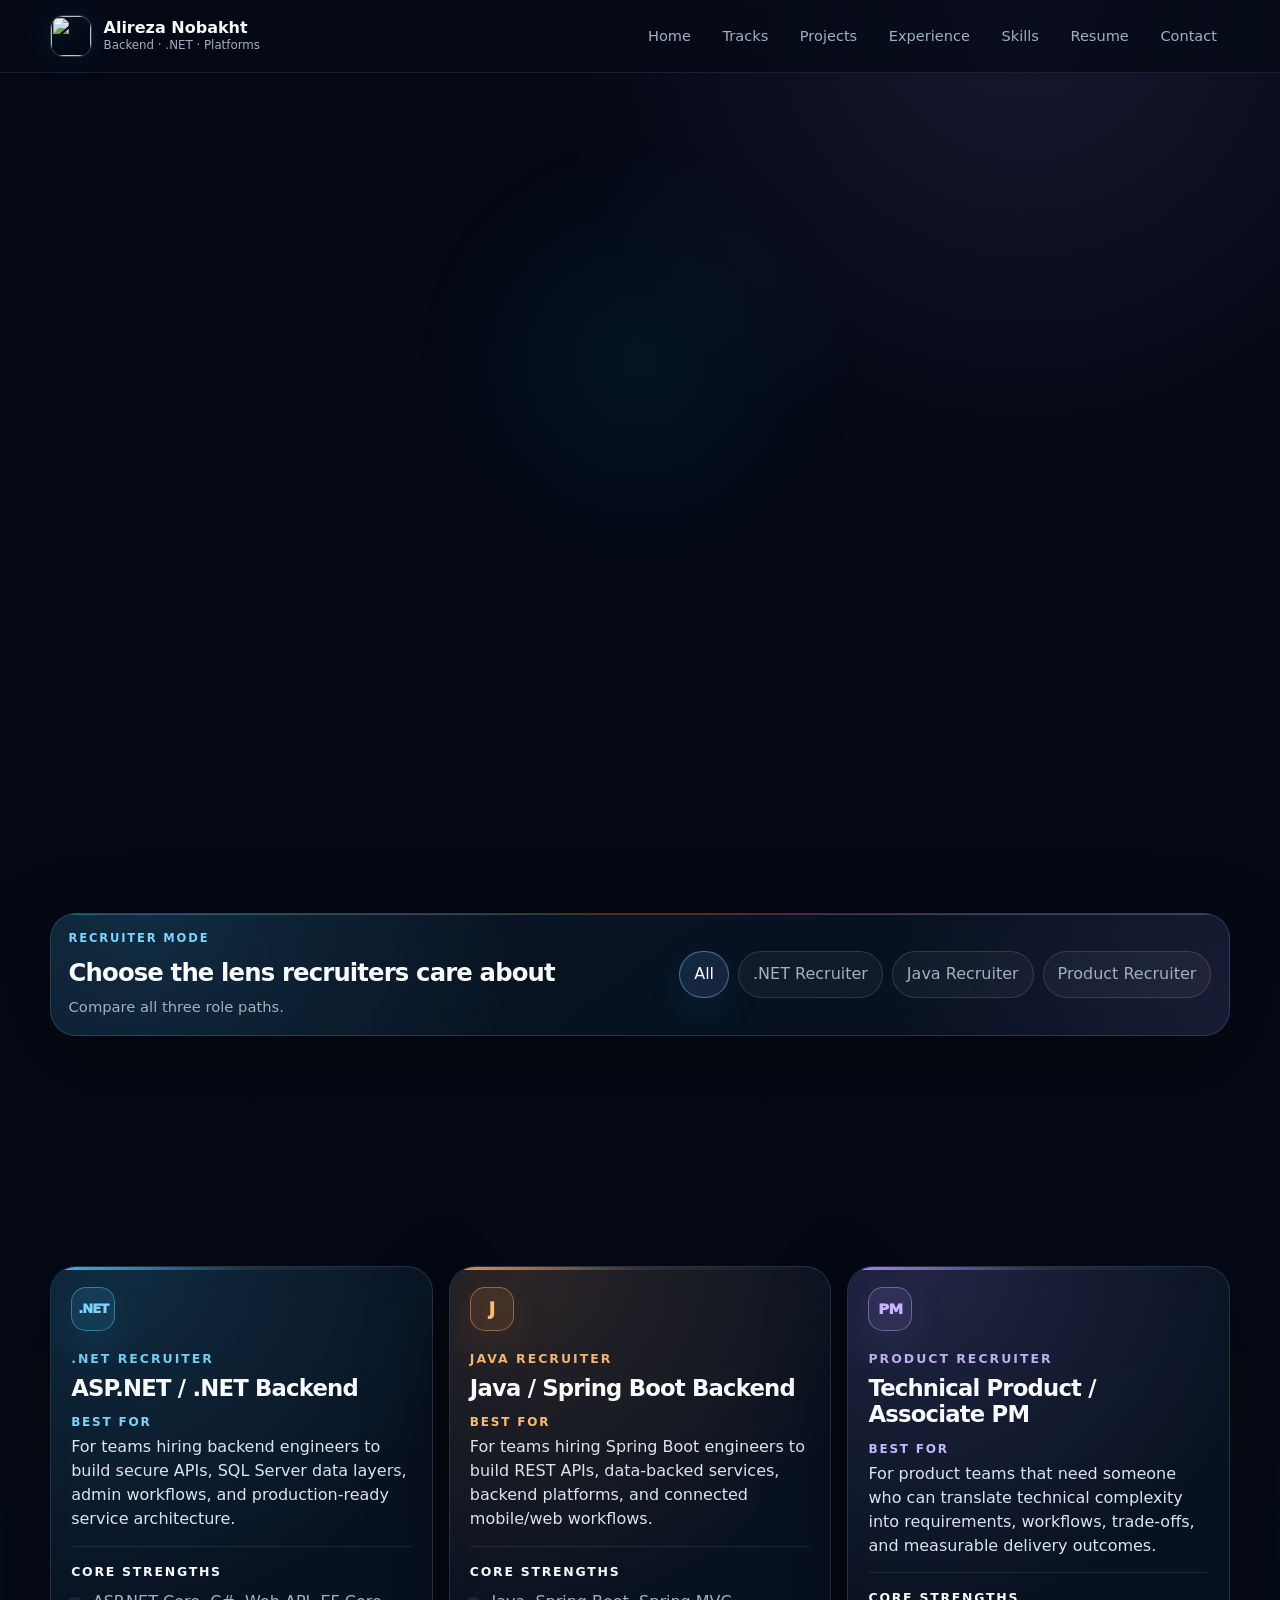
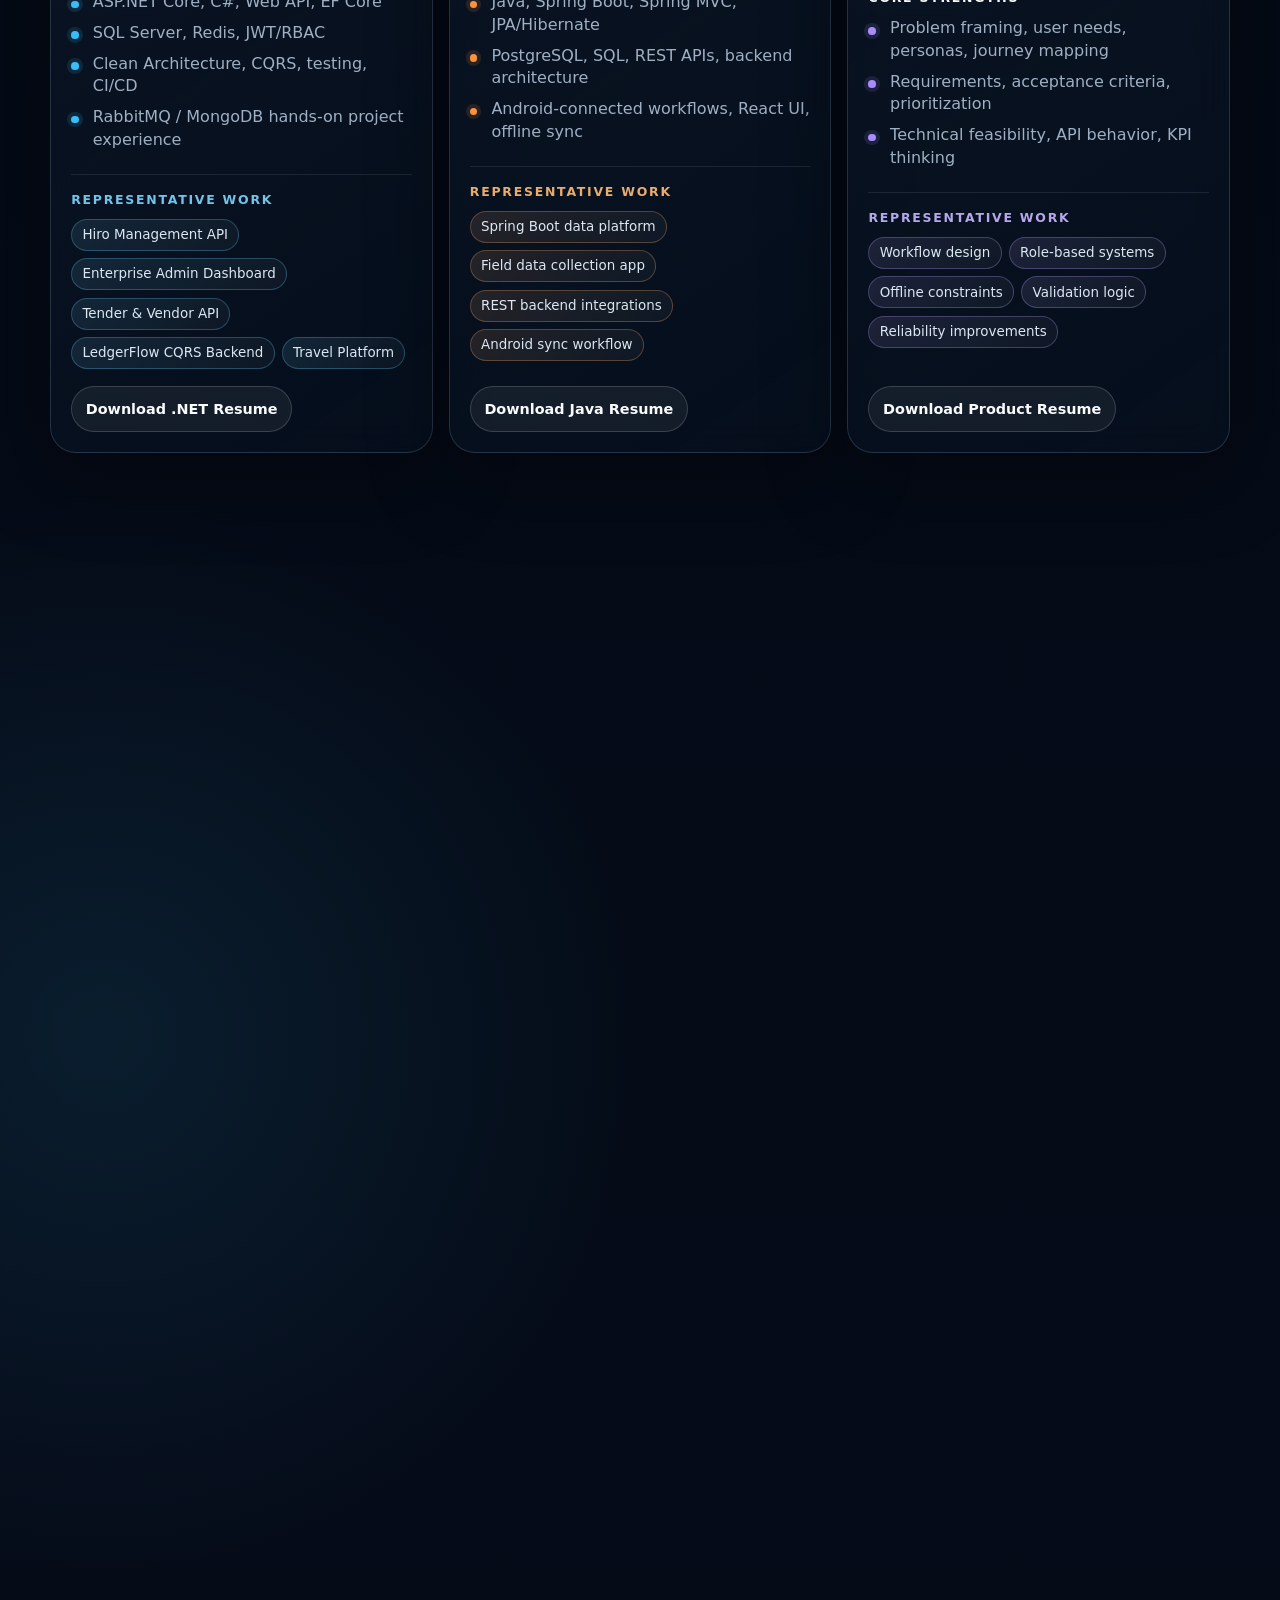
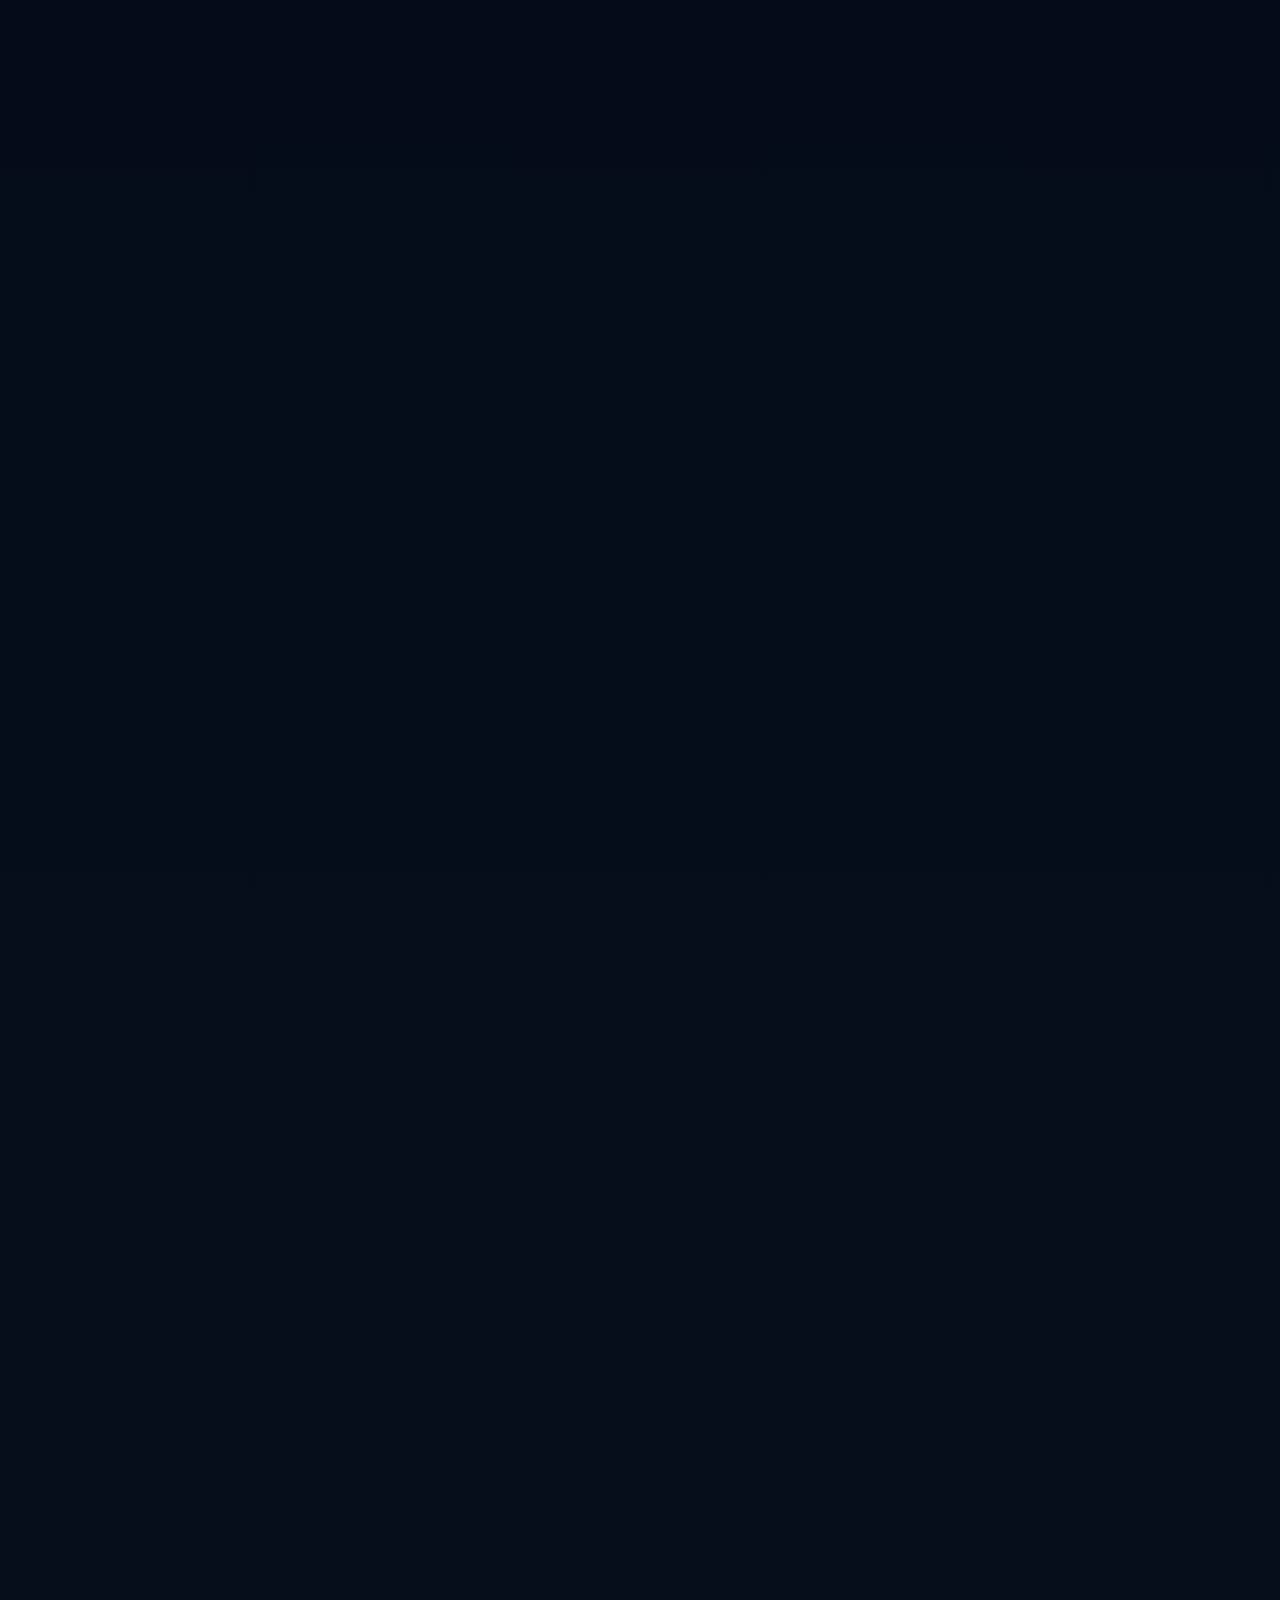
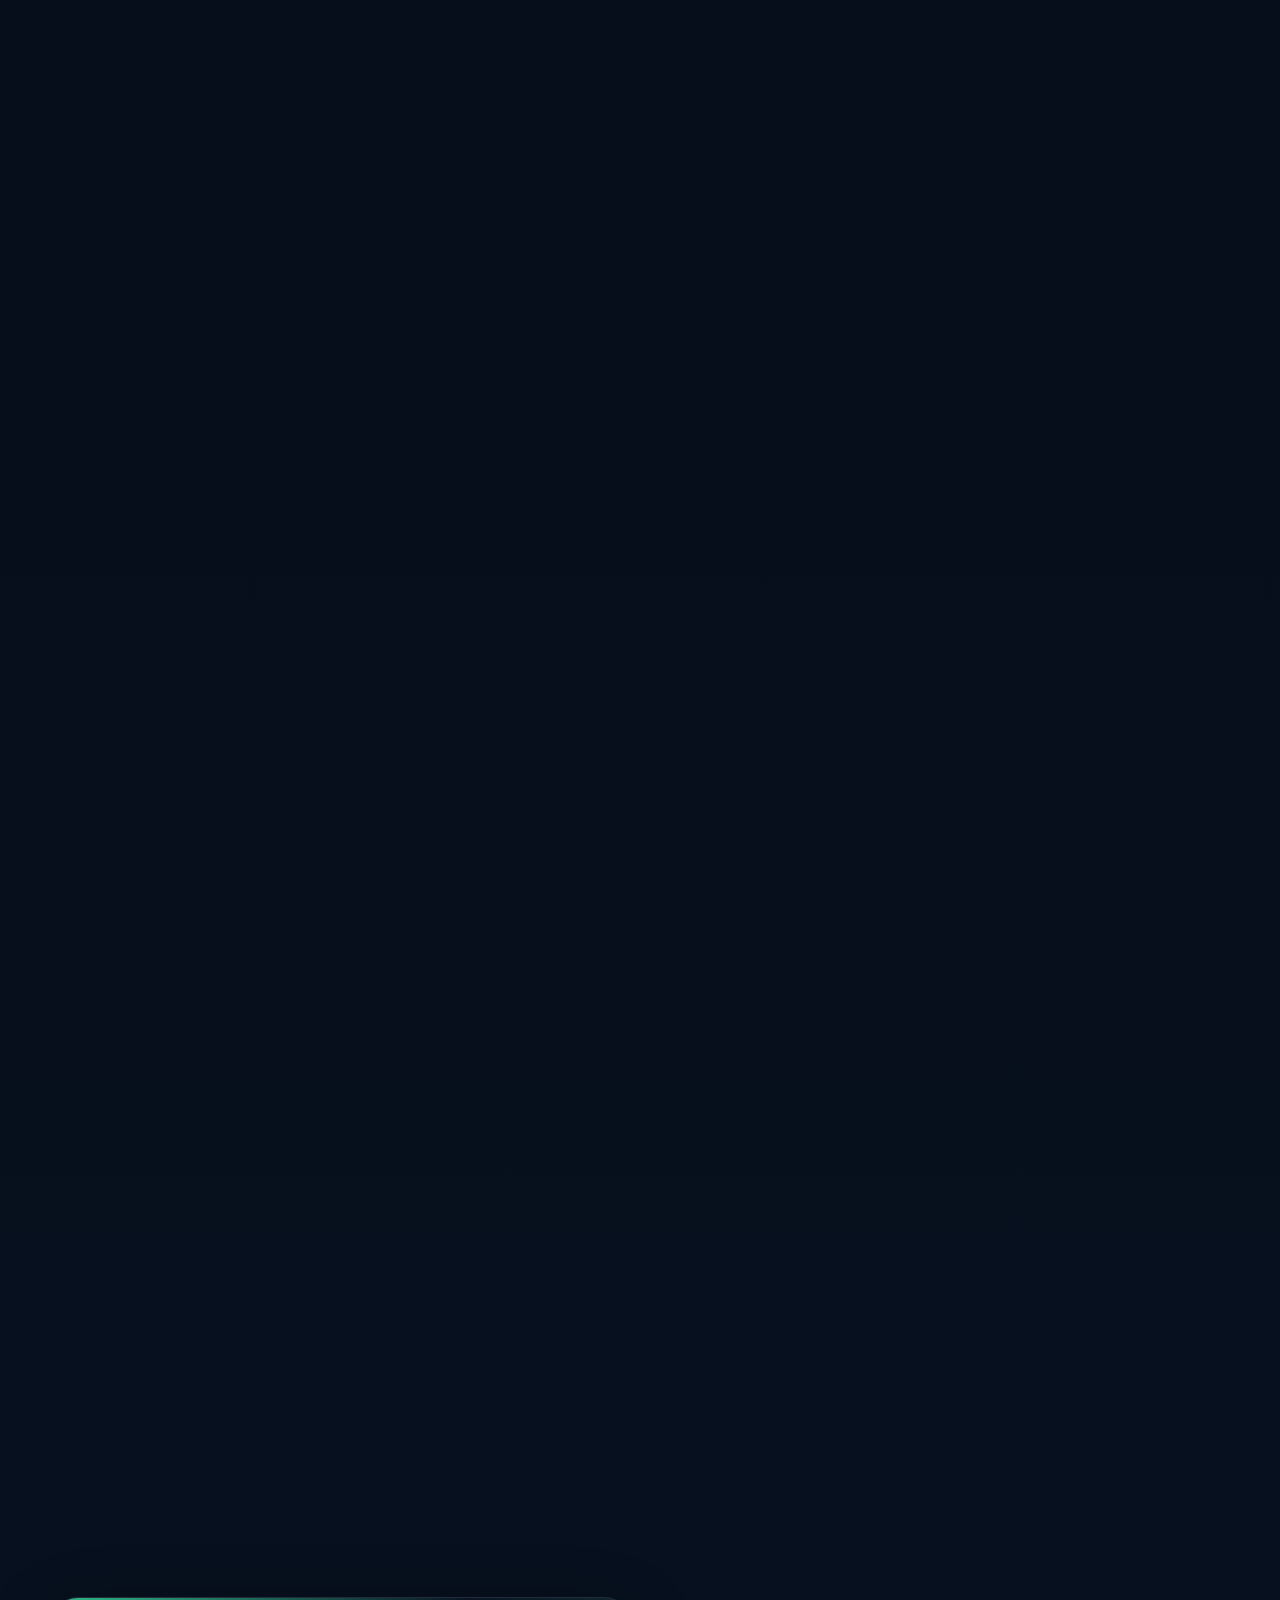
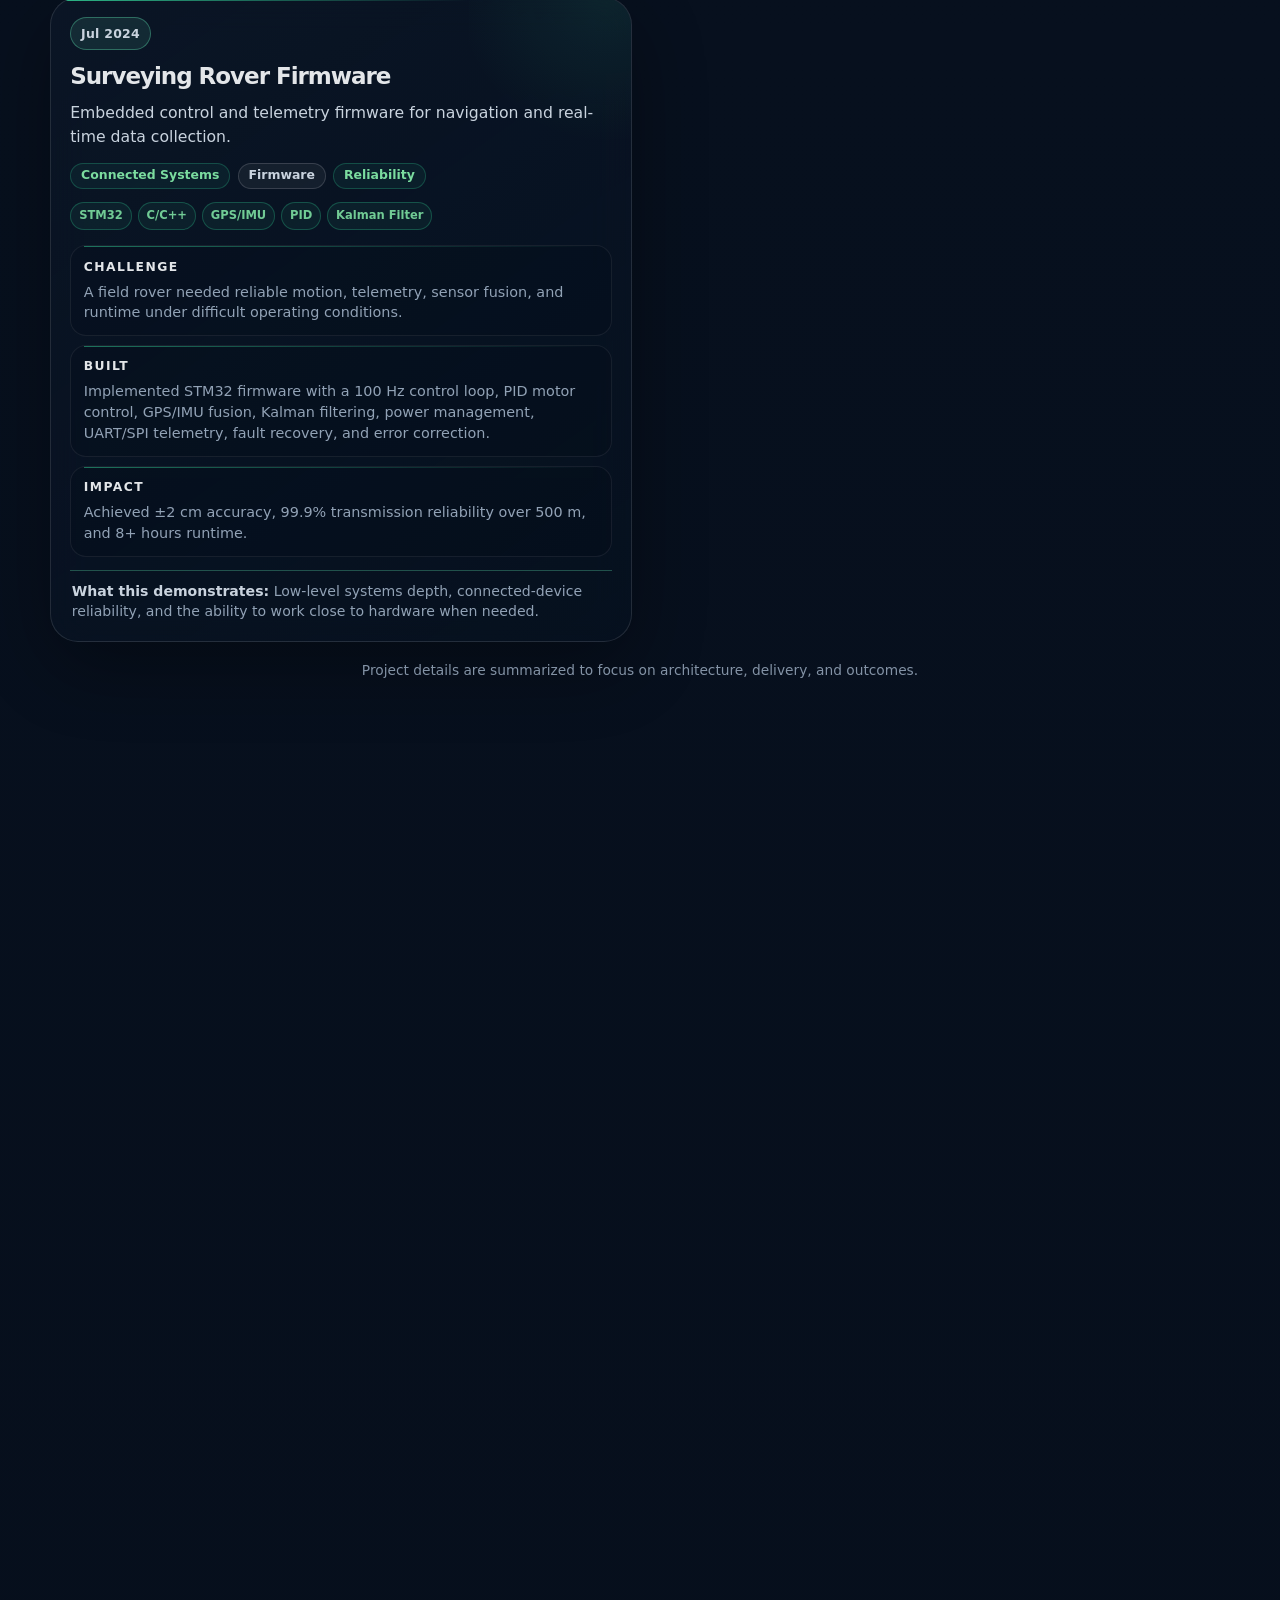
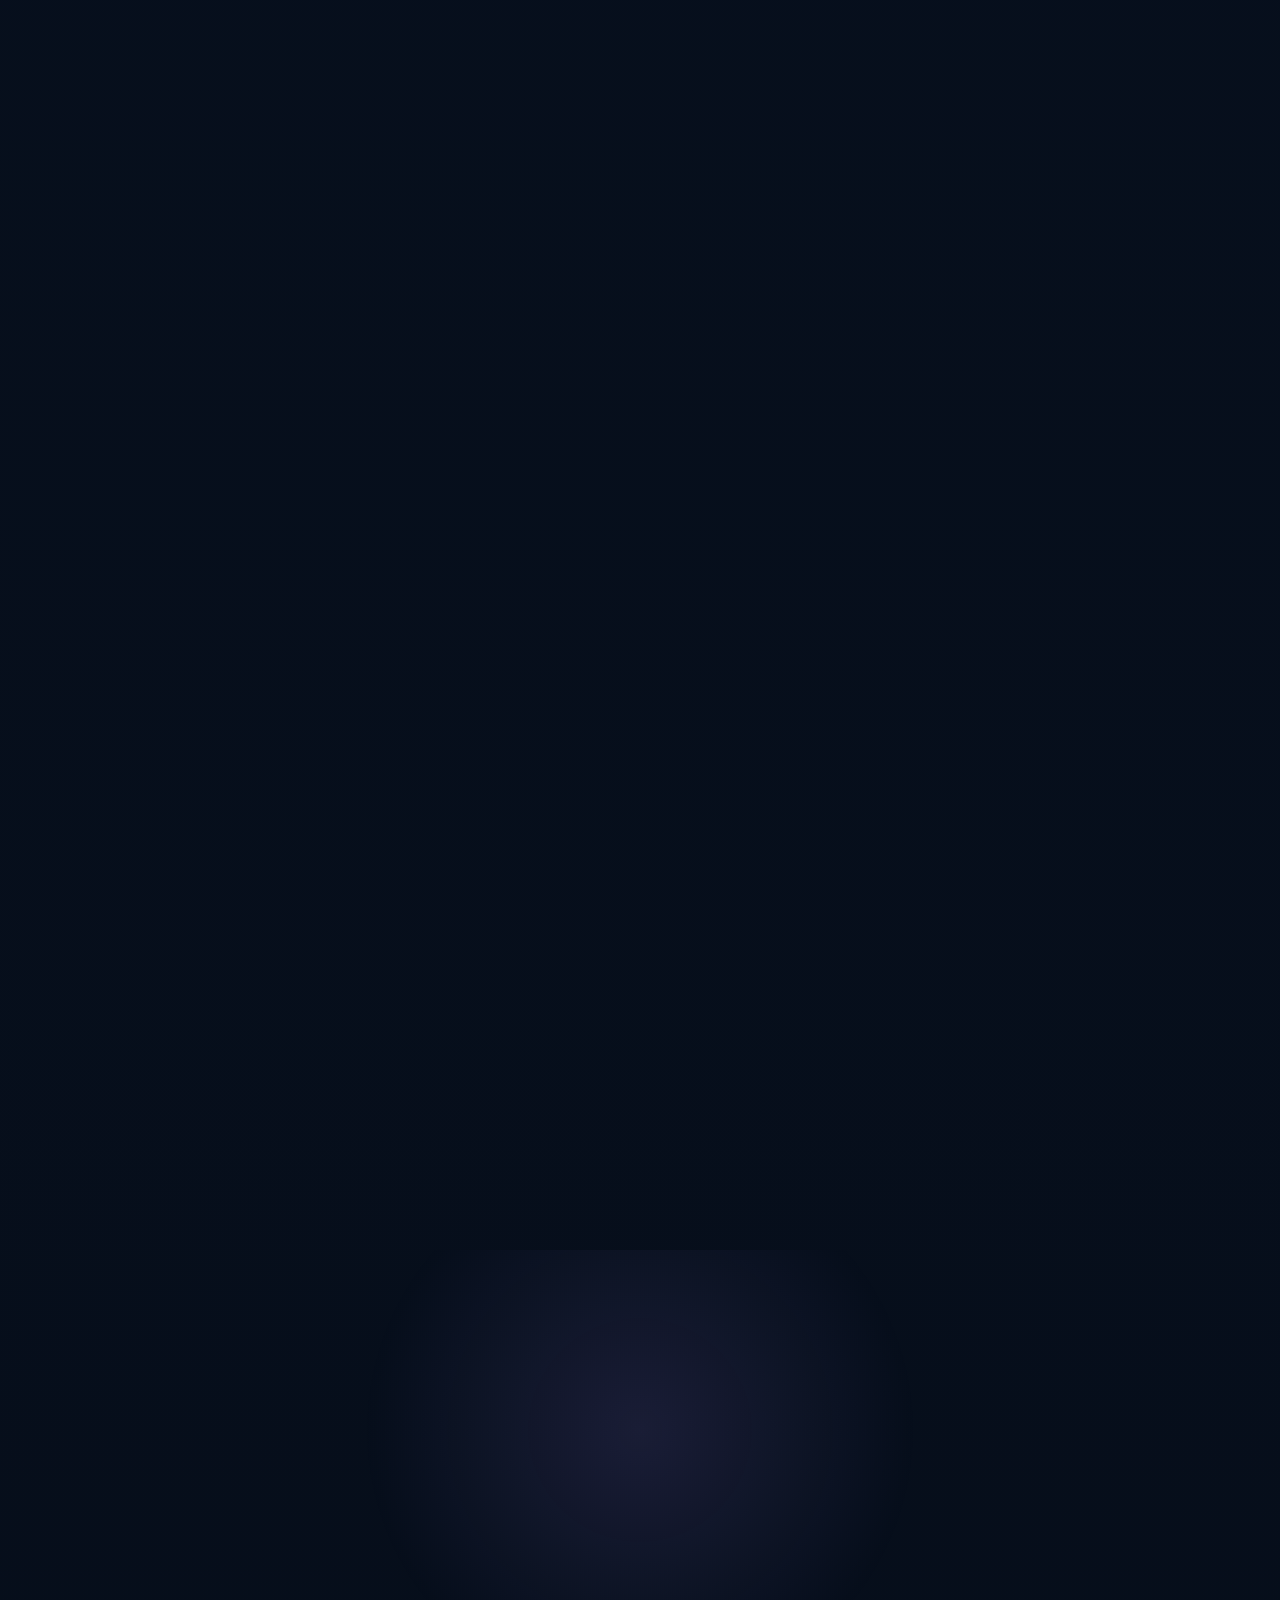
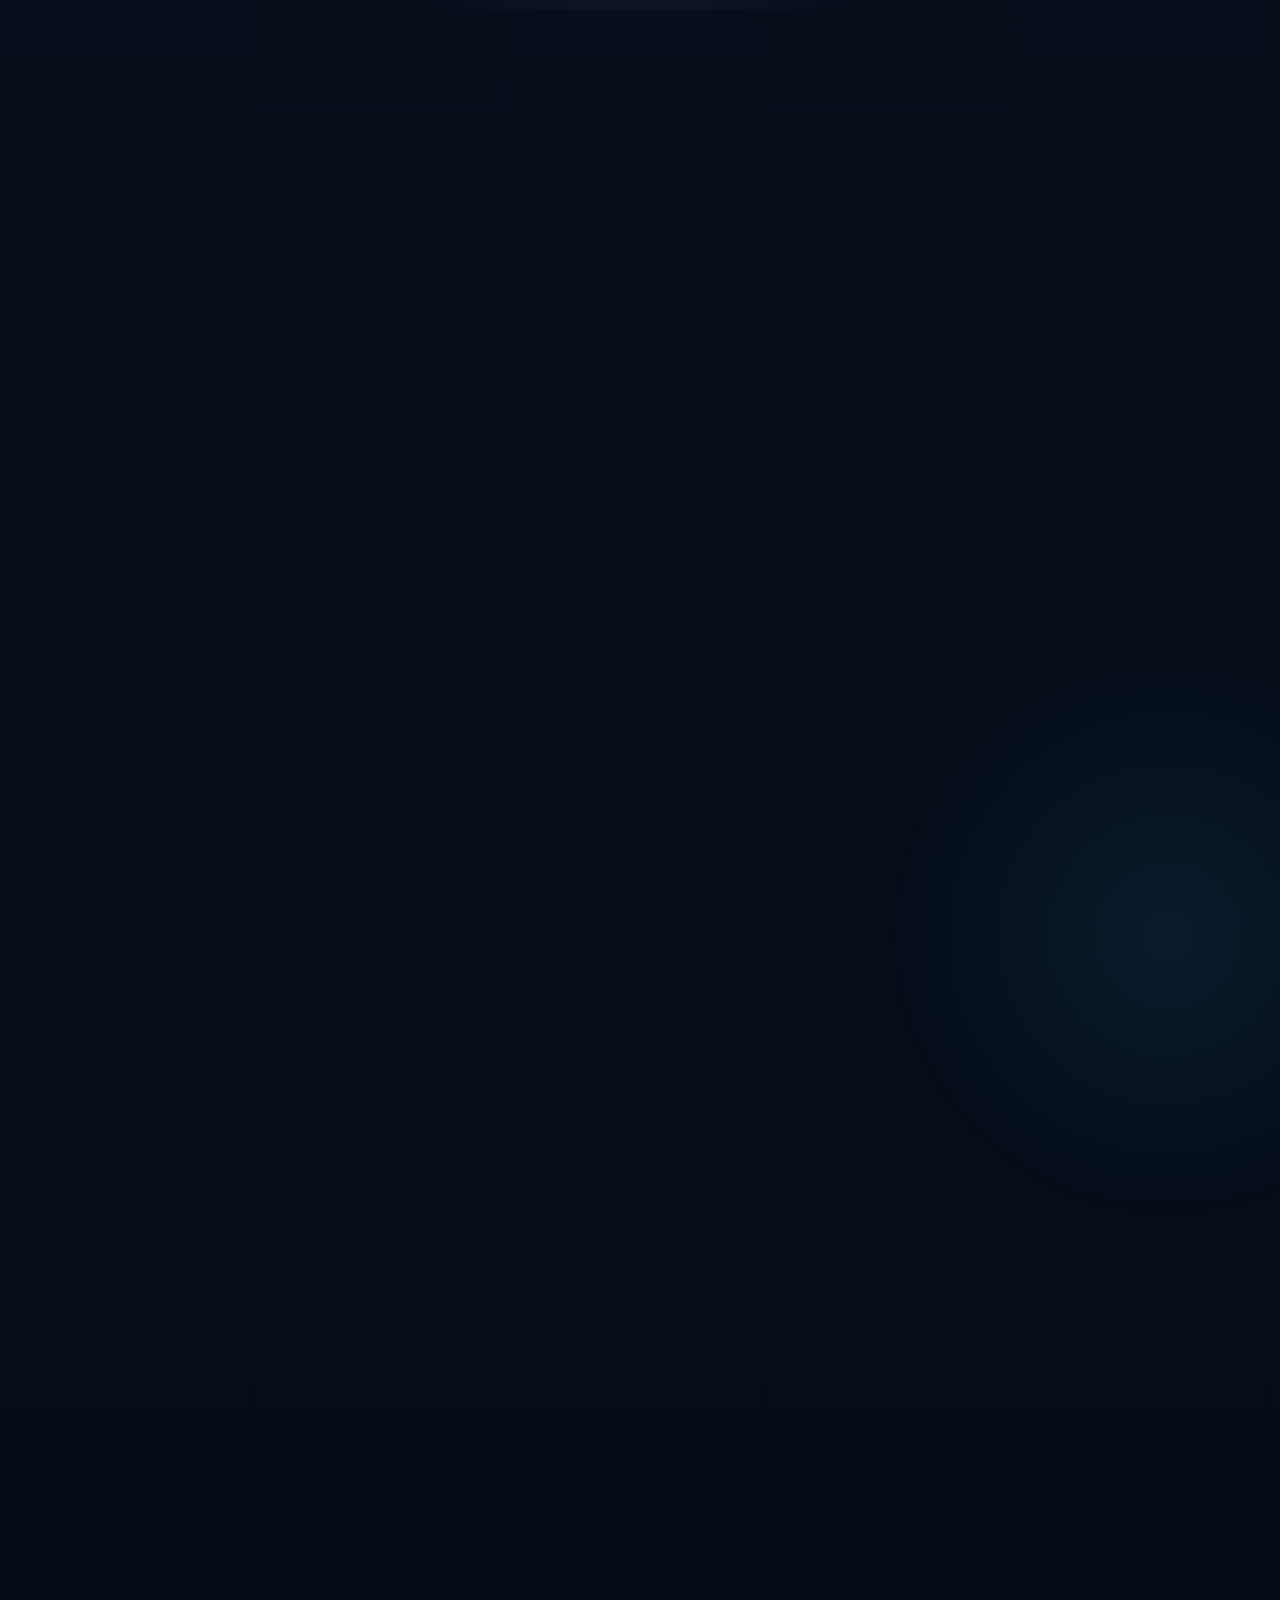
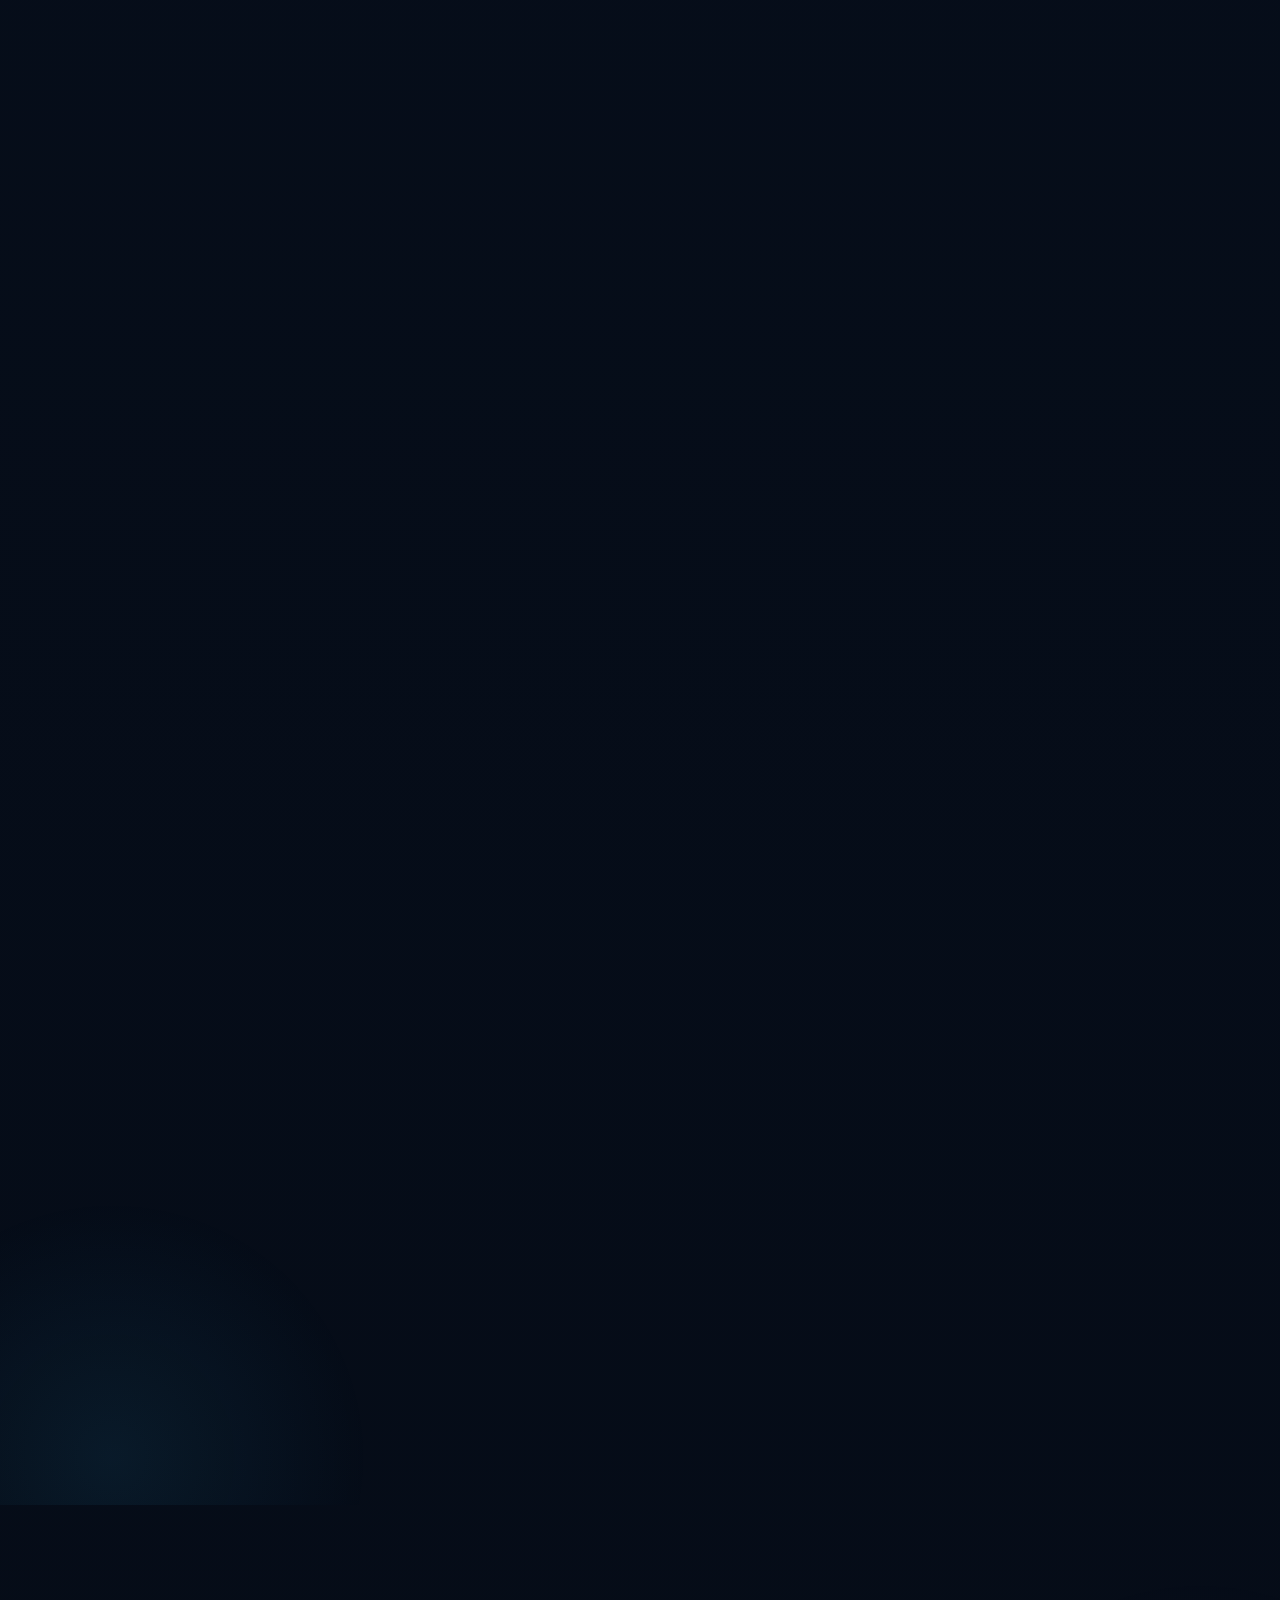
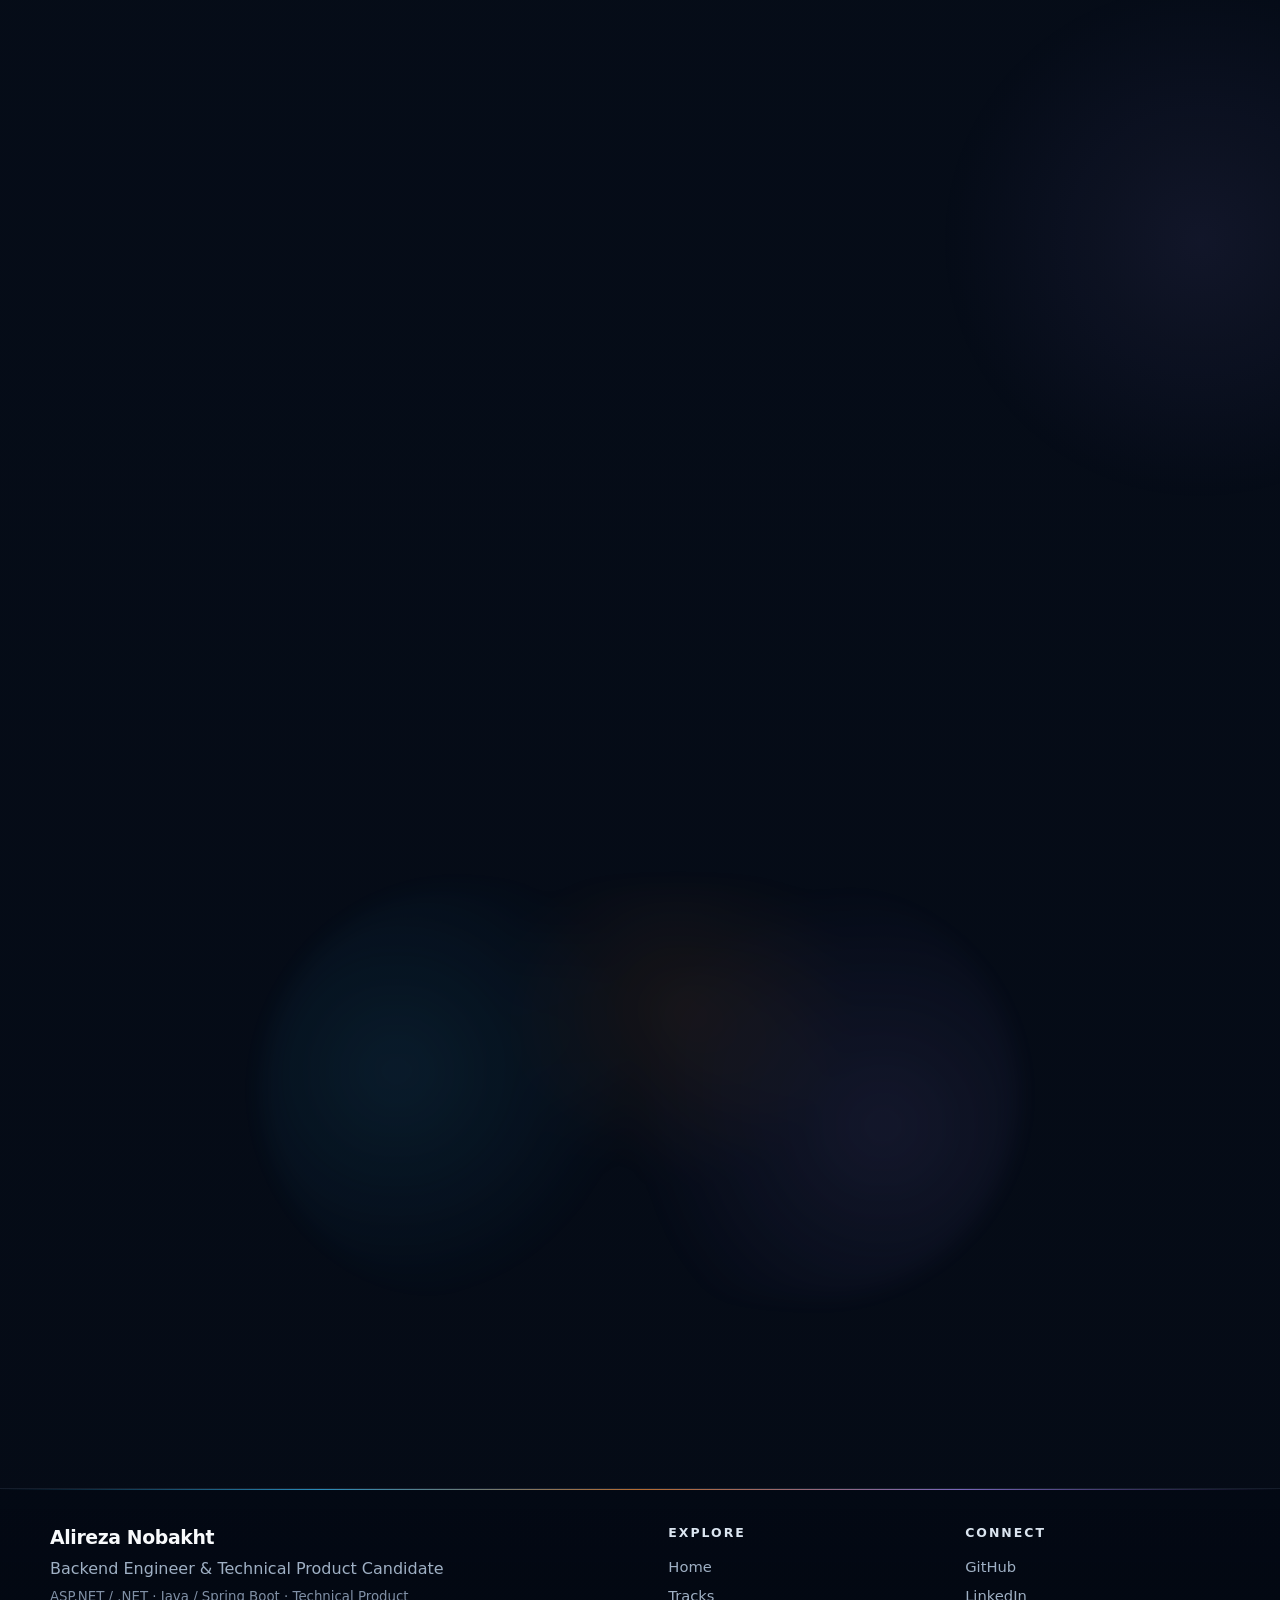
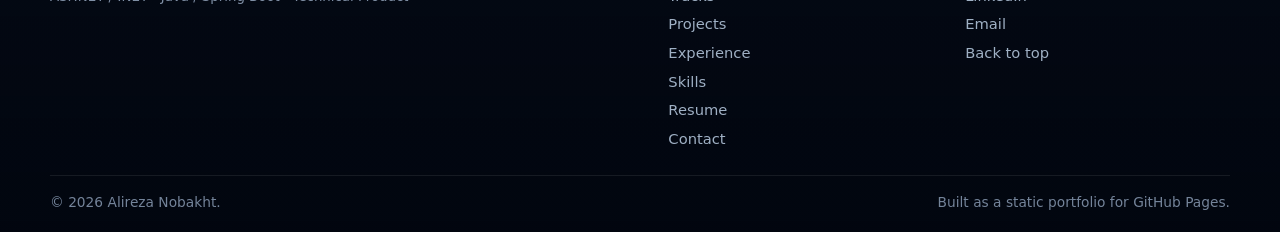
==== index.html @ e4422e1c "project case study is added." ====
<!DOCTYPE html>

<html lang="en">
<head>
<meta charset="utf-8"/>
<meta content="width=device-width, initial-scale=1" name="viewport"/>
<title>Alireza Nobakht — Backend Developer &amp; .NET Engineer | Enterprise Operations Platforms</title>
<meta content="Alireza Nobakht — Backend Developer and .NET Engineer specializing in ASP.NET Core, SQL Server, Dapper, MediatR, Redis, Docker, enterprise operations platforms, admin dashboards, and production backend systems." name="description"/>
<meta content="#07101e" name="theme-color"/>
<meta content="Alireza Nobakht — Backend Developer &amp; .NET Engineer" property="og:title"/>
<meta content="ASP.NET Core, SQL Server, Dapper, MediatR, Redis, Docker, enterprise operations platforms, admin dashboards, and production backend systems." property="og:description"/>
<meta content="website" property="og:type"/>
<meta content="assets/images/cropped_profile.png" property="og:image"/>
<meta content="summary_large_image" name="twitter:card"/>
<meta content="Alireza Nobakht — Backend Developer &amp; .NET Engineer" name="twitter:title"/>
<meta content="ASP.NET Core, SQL Server, Dapper, MediatR, Redis, Docker, enterprise operations platforms, admin dashboards, and production backend systems." name="twitter:description"/>
<meta content="assets/images/cropped_profile.png" name="twitter:image"/>
<link href="assets/icons/favicon.ico?v=19" rel="icon" type="image/x-icon"/>
<link href="assets/icons/favicon-32.png?v=19" rel="icon" sizes="32x32" type="image/png"/>
<link href="assets/icons/favicon.png?v=19" rel="icon" sizes="512x512" type="image/png"/>
<link href="assets/icons/apple-touch-icon.png?v=19" rel="apple-touch-icon"/>
<link as="image" href="assets/images/cropped_profile.webp" rel="preload"/>
<link href="css/styles.css" rel="stylesheet"/>
</head>
<body data-mode="all">
<a class="skip-link" href="#main">Skip to content</a>
<div aria-hidden="true" class="site-glow"></div>
<header class="site-header" id="top">
<nav aria-label="Primary navigation" class="nav-shell">
<a aria-label="Alireza Nobakht home" class="brand" href="#home">
<span aria-hidden="true" class="brand-mark logo-mark"><img alt="" src="assets/icons/an-logo.png"/></span>
<span class="brand-copy"><strong>Alireza Nobakht</strong><small>Backend · .NET · Platforms</small></span>
</a>
<button aria-controls="nav-menu" aria-expanded="false" aria-label="Open menu" class="nav-toggle" type="button">
<span></span><span></span><span></span>
</button>
<div class="nav-menu" id="nav-menu">
<a href="#home">Home</a>
<a href="#tracks">Tracks</a>
<a href="#projects">Projects</a>
<a href="#experience">Experience</a>
<a href="#skills">Skills</a>
<a href="#resume">Resume</a>
<a href="#contact">Contact</a>
</div>
</nav>
</header>
<main id="main">
<section aria-labelledby="hero-title" class="hero section-observed" id="home">
<div class="hero-grid container">
<div class="hero-copy reveal">
<p class="eyebrow">BACKEND SYSTEMS / ENTERPRISE PLATFORMS / APIS</p>
<h1 id="hero-title">Alireza Nobakht</h1>
<p class="headline">Backend Developer &amp; .NET Engineer | ASP.NET Core · SQL Server · Enterprise Platforms</p>
<p class="hero-text">I design and build secure APIs, SQL Server data layers, enterprise backend platforms, and admin systems that support real operational workflows under production constraints.</p>
<div aria-label="Recruiter role lenses" class="role-chips">
<button class="role-chip dotnet" data-mode-button="dotnet" type="button">ASP.NET / .NET</button>
<button class="role-chip java" data-mode-button="java" type="button">Java / Spring Boot</button>
<button class="role-chip product" data-mode-button="product" type="button">Technical Product</button>
</div>
<div class="hero-actions">
<a class="btn primary" href="#resume">Download Resume</a>
<a class="btn ghost" href="#projects">Explore Projects</a>
<a class="btn subtle" href="mailto:alireza.nobakht2004@gmail.com">Contact Me</a>
</div>
<dl aria-label="Profile proof highlights" class="hero-stats">
<div><dt>2+ years</dt><dd>production engineering</dd></div>
<div><dt>Full platform</dt><dd>backend, SQL, admin UI</dd></div>
<div><dt>8+ projects</dt><dd>selected case studies</dd></div>
<div><dt>2026</dt><dd>B.Sc. expected</dd></div>
</dl>
</div>
<div aria-label="Alireza Nobakht portrait and role system" class="hero-visual reveal">
<div class="portrait-system portrait-system-premium">
<div aria-hidden="true" class="orbit-glow"></div>
<div aria-hidden="true" class="orbit-deco orbit-deco-one"></div>
<div aria-hidden="true" class="orbit-deco orbit-deco-two"></div>
<div aria-hidden="true" class="orbit-path orbit-path-dotnet"></div>
<div aria-hidden="true" class="orbit-path orbit-path-java"></div>
<div aria-hidden="true" class="orbit-path orbit-path-product"></div>
<div aria-hidden="true" class="orbit-label orbit-label-dotnet"><span>.NET</span></div>
<div aria-hidden="true" class="orbit-label orbit-label-java"><span>Java</span></div>
<div aria-hidden="true" class="orbit-label orbit-label-product"><span>Product</span></div>
<div aria-hidden="true" class="orbit-secondary orbit-secondary-api"><span class="orbit-particle orbit-particle-text">APIs</span></div>
<picture class="hero-photo">
<source srcset="assets/images/full_profile.webp" type="image/webp"/>
<img alt="Portrait of Alireza Nobakht" height="1200" src="assets/images/full_profile.png" width="1200"/>
</picture>
<div class="identity-card glass">
<img alt="Alireza Nobakht avatar" src="assets/images/cropped_profile.webp"/>
<div><strong>Tehran, Iran</strong><span>Open to backend engineering and technical product roles</span></div>
</div>
</div>
</div>
</div>
</section>
<section aria-labelledby="lens-title" class="lens-bar recruiter-mode-section">
<div class="container lens-inner glass recruiter-panel">
<div class="lens-copy">
<p class="eyebrow">Recruiter Mode</p>
<h2 id="lens-title">Choose the lens recruiters care about</h2>
<p class="mode-helper" data-mode-helper="">Compare all three role paths.</p>
</div>
<div aria-label="Select recruiter lens" class="mode-switch" role="group">
<button aria-pressed="true" class="is-active" data-mode-button="all" type="button">All</button>
<button aria-pressed="false" data-mode-button="dotnet" type="button">.NET Recruiter</button>
<button aria-pressed="false" data-mode-button="java" type="button">Java Recruiter</button>
<button aria-pressed="false" data-mode-button="product" type="button">Product Recruiter</button>
</div>
</div>
</section>
<section aria-labelledby="tracks-title" class="section section-observed tracks-section" id="tracks">
<div class="container">
<div class="section-heading reveal tracks-heading">
<p class="eyebrow">Three recruiter lenses</p>
<h2 id="tracks-title">One profile, three hiring angles.</h2>
<p>A single technical foundation presented through three recruiter lenses: .NET backend, Java/Spring backend, and technical product delivery.</p>
</div>
<div aria-label="Three recruiter hiring angles" class="track-grid recruiter-track-grid">
<article class="track-card glass accent-dotnet reveal" data-track="dotnet">
<div aria-hidden="true" class="track-icon">.NET</div>
<div class="track-top"><span>.NET RECRUITER</span><strong>ASP.NET / .NET Backend</strong></div>
<p class="track-fit"><strong>Best for</strong>For teams hiring backend engineers to build secure APIs, SQL Server data layers, admin workflows, and production-ready service architecture.</p>
<div class="track-block">
<h3>Core strengths</h3>
<ul class="check-list"><li>ASP.NET Core, C#, Web API, EF Core</li><li>SQL Server, Redis, JWT/RBAC</li><li>Clean Architecture, CQRS, testing, CI/CD</li><li>RabbitMQ / MongoDB hands-on project experience</li></ul>
</div>
<div aria-label="Representative work for .NET backend roles" class="track-work">
<h3>Representative work</h3>
<div class="work-pills"><span>Hiro Management API</span><span>Enterprise Admin Dashboard</span><span>Tender &amp; Vendor API</span><span>LedgerFlow CQRS Backend</span><span>Travel Platform</span></div>
</div>
<a class="btn small dotnet" download="alireza-nobakht-dotnet-backend-resume.pdf" href="./assets/resumes/alireza-nobakht-dotnet-backend-resume.pdf">Download .NET Resume</a>
</article>
<article class="track-card glass accent-java reveal" data-track="java">
<div aria-hidden="true" class="track-icon">J</div>
<div class="track-top"><span>JAVA RECRUITER</span><strong>Java / Spring Boot Backend</strong></div>
<p class="track-fit"><strong>Best for</strong>For teams hiring Spring Boot engineers to build REST APIs, data-backed services, backend platforms, and connected mobile/web workflows.</p>
<div class="track-block">
<h3>Core strengths</h3>
<ul class="check-list">
<li>Java, Spring Boot, Spring MVC, JPA/Hibernate</li>
<li>PostgreSQL, SQL, REST APIs, backend architecture</li>
<li>Android-connected workflows, React UI, offline sync</li>
</ul>
</div>
<div aria-label="Representative work for Java and Spring Boot roles" class="track-work">
<h3>Representative work</h3>
<div class="work-pills">
<span>Spring Boot data platform</span>
<span>Field data collection app</span>
<span>REST backend integrations</span>
<span>Android sync workflow</span>
</div>
</div>
<a class="btn small java" download="alireza-nobakht-java-spring-boot-backend-resume.pdf" href="./assets/resumes/alireza-nobakht-java-spring-boot-backend-resume.pdf">Download Java Resume</a>
</article>
<article class="track-card glass accent-product reveal" data-track="product">
<div aria-hidden="true" class="track-icon">PM</div>
<div class="track-top"><span>PRODUCT RECRUITER</span><strong>Technical Product / Associate PM</strong></div>
<p class="track-fit"><strong>Best for</strong>For product teams that need someone who can translate technical complexity into requirements, workflows, trade-offs, and measurable delivery outcomes.</p>
<div class="track-block">
<h3>Core strengths</h3>
<ul class="check-list">
<li>Problem framing, user needs, personas, journey mapping</li>
<li>Requirements, acceptance criteria, prioritization</li>
<li>Technical feasibility, API behavior, KPI thinking</li>
</ul>
</div>
<div aria-label="Representative work for technical product roles" class="track-work">
<h3>Representative work</h3>
<div class="work-pills">
<span>Workflow design</span>
<span>Role-based systems</span>
<span>Offline constraints</span>
<span>Validation logic</span>
<span>Reliability improvements</span>
</div>
</div>
<a class="btn small product" download="alireza-nobakht-technical-product-resume.pdf" href="./assets/resumes/alireza-nobakht-technical-product-resume.pdf">Download Product Resume</a>
</article>
</div>
</div>
</section>
<section aria-labelledby="outcomes-title" class="section outcomes-section">
<div class="container">
<div class="section-heading reveal outcomes-heading">
<p class="eyebrow">Outcomes in context</p>
<h2 id="outcomes-title">Selected improvements from real projects.</h2>
<p>Numbers are only useful when they explain what changed. These outcomes are tied to backend performance, delivery quality, reliability, and workflow usability.</p>
</div>
<div aria-label="Selected improvements grouped by software value" class="outcome-grid reveal">
<article class="outcome-card outcome-performance">
<span class="outcome-tag">Backend performance</span>
<h3>Faster backend responses</h3>
<p>Improved API and query performance through caching, SQL optimization, indexing, and cleaner backend service design.</p>
<ul>
<li>40% average API latency improvement</li>
<li>60% response-time improvement in reservation workflows</li>
<li>35% reduced query time in tender workflows</li>
</ul>
</article>
<article class="outcome-card outcome-quality">
<span class="outcome-tag">Testing &amp; maintainability</span>
<h3>More reliable delivery</h3>
<p>Improved maintainability and confidence by standardizing validation, mapping, exception handling, documentation, and automated testing.</p>
<ul>
<li>95%+ test coverage in Tender &amp; Vendor Management API</li>
<li>Standardized validation and OpenAPI documentation</li>
<li>Cleaner cross-cutting backend concerns</li>
</ul>
</article>
<article class="outcome-card outcome-reliability">
<span class="outcome-tag">Reliability engineering</span>
<h3>Stable connected-system workflows</h3>
<p>Built diagnostic and transfer tooling for real-world device workflows where data integrity, retry behavior, and operational stability matter.</p>
<ul>
<li>Zero observed data loss in serial diagnostics tooling</li>
<li>99.5% transfer success in secure file-transfer workflows</li>
<li>Resume, retry, progress, and chunking for large files</li>
</ul>
</article>
<article class="outcome-card outcome-product">
<span class="outcome-tag">Workflow design</span>
<h3>Better field and admin workflows</h3>
<p>Translated operational constraints into clearer workflows for users, roles, validation states, offline behavior, and technical handoffs.</p>
<ul>
<li>Reduced manual field-entry errors by 40%</li>
<li>Improved role-based admin workflows</li>
<li>Supported low-connectivity and offline synchronization scenarios</li>
</ul>
</article>
</div>
</div>
</section>
<section aria-labelledby="projects-title" class="section section-observed" id="projects">
<div class="container">
<div class="section-heading project-heading reveal">
<p class="eyebrow">SELECTED ENGINEERING WORK</p>
<h2 id="projects-title">Production platform work and selected engineering projects.</h2>
<p>A focused set of projects showing enterprise backend architecture, SQL Server data layers, admin dashboards, Java/.NET delivery, product workflows, and reliability under real-world constraints.</p>
</div>
<div aria-label="Filter projects" class="filter-row project-filter-row reveal" role="group">
<button class="is-active" data-filter="all" type="button">All</button>
<button data-filter="dotnet" type="button">.NET</button>
<button data-filter="java" type="button">Java</button>
<button data-filter="product" type="button">Product</button>
<button data-filter="backend" type="button">Backend</button>
<button data-filter="enterprise" type="button">Enterprise</button>
<button data-filter="data-platforms" type="button">Data Platforms</button>
<button data-filter="mobile" type="button">Mobile</button>
<button data-filter="connected-systems" type="button">Connected Systems</button>
</div>
<div class="project-grid project-grid-premium">
<article class="project-card project-card-premium glass featured accent-dotnet reveal" data-project-tags="dotnet backend enterprise data-platforms product connected-systems">
<div class="project-meta premium-meta"><span class="project-date-pill">2024 – Present</span><span class="project-status">Flagship production platform</span></div>
<h3>Hiro Management API &amp; Enterprise Admin Platform</h3>
<p class="project-line">Backend-led operations platform connecting user management, device lifecycle, manufacturing, commerce, inventory, RMA/repair, releases, NTRIP services, device events, dashboard analytics, and system health into one operational admin experience.</p>
<div class="project-quality-row" aria-label="Engineering quality focus"><span>Domain-based APIs</span><span>SQL-backed workflows</span><span>RBAC security</span><span>Dapper data access</span><span>Dashboard integration</span><span>Customer Android surface</span></div>
<div aria-label="Role signals" class="role-signal-row"><span class="signal-chip dotnet">.NET Backend</span><span class="signal-chip data">SQL Server</span><span class="signal-chip">Enterprise Platform</span><span class="signal-chip connected">Device Operations</span><span class="signal-chip product">Admin UX</span></div>
<div aria-label="Tech stack" class="tech-stack"><span class="tag dotnet">ASP.NET Core</span><span class="tag dotnet">C#</span><span class="tag dotnet">SQL Server</span><span class="tag dotnet">Dapper</span><span class="tag dotnet">MediatR</span><span class="tag success">Redis</span><span class="tag dotnet">Docker</span><span class="tag dotnet">JWT/RBAC</span><span class="tag java">Next.js</span><span class="tag java">TypeScript</span></div>
<div class="case-flow">
<div><b>Challenge</b><p>The company needed one internal platform to manage users, GNSS/device records, store orders, payments, inventory, manufacturing records, RMA/repair, releases, NTRIP activity, and operational monitoring.</p></div>
<div><b>Built</b><p>Developed backend modules, SQL Server repositories, authorization policies, device-event workflows, commerce/RMA flows, and a unified dashboard API consumed by a polished enterprise admin UI.</p></div>
<div><b>Impact</b><p>Turned scattered operational data into a single production-style management platform with KPIs, Action Center, System Health, trend analytics, domain summaries, and direct admin workflows.</p></div>
</div>
<p class="project-demonstrates"><strong>Engineering focus:</strong> Clear backend boundaries across API design, SQL Server data access, authorization, domain workflows, admin-dashboard integration, and production operations.</p>
<div class="project-actions"><a class="btn small dotnet project-github" href="hiro-operations-management-platform.html">View Case Study</a><a class="btn small ghost" href="mailto:alireza.nobakht2004@gmail.com?subject=Hiro%20Operations%20Platform%20walkthrough">Request Walkthrough</a><span class="private-source-pill">Private-source case study</span></div>
</article>
<article class="project-card project-card-premium glass accent-dotnet reveal" data-project-tags="dotnet backend quality">
<div class="project-meta premium-meta"><span class="project-date-pill">Jun 2025</span></div>
<h3>Tender &amp; Vendor Management API</h3>
<p class="project-line">Procurement and bidding backend with structured vendor, bid, tender, and identity workflows.</p>
<div aria-label="Role signals" class="role-signal-row"><span class="signal-chip dotnet">.NET Backend</span><span class="signal-chip">API Design</span><span class="signal-chip quality">Quality</span></div>
<div aria-label="Tech stack" class="tech-stack"><span class="tag dotnet">Web API</span><span class="tag dotnet">EF Core</span><span class="tag dotnet">FluentValidation</span><span class="tag dotnet">AutoMapper</span><span class="tag success">xUnit</span></div>
<div class="case-flow">
<div><b>Challenge</b><p>Procurement workflows needed structured tender, bid, vendor, and identity handling with clear lifecycle validation.</p></div>
<div><b>Built</b><p>Implemented REST workflows with policy-based authorization, mapping, validation, dependency injection, exception handling, and OpenAPI documentation.</p></div>
<div><b>Impact</b><p>Reached 95%+ test coverage and reduced query time by 35% through unit/integration testing and backend optimization.</p></div>
</div>
<p class="project-demonstrates"><strong>What this demonstrates:</strong> Backend discipline across security, testability, data access, and cross-cutting service architecture.</p>
</article><article class="project-card project-card-premium glass accent-dotnet reveal" data-project-tags="dotnet backend data-platforms">
<div class="project-meta premium-meta"><span class="project-date-pill">2026</span></div>
<h3>LedgerFlow CQRS Backend</h3>
<p class="project-line">Event-driven ASP.NET Core backend for order, wallet, audit, and projection workflows using CQRS, SQL Server, MongoDB, RabbitMQ, and Docker.</p>
<div aria-label="Role signals" class="role-signal-row"><span class="signal-chip dotnet">.NET Backend</span><span class="signal-chip">CQRS</span><span class="signal-chip data">Message Broker</span><span class="signal-chip data">MongoDB</span><span class="signal-chip">Docker</span><span class="signal-chip">API Design</span></div>
<div aria-label="Tech stack" class="tech-stack"><span class="tag dotnet">ASP.NET Core</span><span class="tag dotnet">C#</span><span class="tag dotnet">SQL Server</span><span class="tag success">MongoDB</span><span class="tag success">RabbitMQ</span><span class="tag dotnet">Docker Compose</span><span class="tag success">xUnit</span><span class="tag dotnet">Swagger</span></div>
<div class="case-flow">
<div><b>Challenge</b><p>Backend roles increasingly require more than CRUD APIs: clear command/query separation, asynchronous messaging, read models, audit history, and containerized infrastructure.</p></div>
<div><b>Built</b><p>Designed a Clean Architecture-style ASP.NET Core backend with command/query handlers, SQL Server transactional writes, MongoDB read models and audit logs, RabbitMQ integration events, REST endpoints, Swagger documentation, and Docker Compose infrastructure.</p></div>
<div><b>Impact</b><p>Created a focused backend portfolio project that demonstrates MongoDB, RabbitMQ, Docker, CQRS, and event-driven service design in one coherent system.</p></div>
</div>
<p class="project-demonstrates"><strong>What this demonstrates:</strong> Backend architecture, distributed workflow thinking, message-driven integration, and maintainable .NET service design.</p>
<div class="project-actions"><a class="btn small dotnet project-github" href="https://github.com/alirezanobakht2004/ledgerflow-cqrs-backend" rel="noopener" target="_blank">View on GitHub</a></div>
</article>
<article class="project-card project-card-premium glass accent-dotnet reveal" data-project-tags="dotnet backend product mobile">
<div class="project-meta premium-meta"><span class="project-date-pill">May 2025</span></div>
<h3>Multi-Modal Travel Reservation Platform</h3>
<p class="project-line">Independent reservation backend for travel-service workflows, roles, booking logic, and performance tuning.</p>
<div aria-label="Role signals" class="role-signal-row"><span class="signal-chip dotnet">.NET Backend</span><span class="signal-chip product">Product Workflow</span><span class="signal-chip performance">Performance</span></div>
<div aria-label="Tech stack" class="tech-stack"><span class="tag dotnet">ASP.NET Core</span><span class="tag dotnet">C#</span><span class="tag dotnet">SQL Server</span><span class="tag dotnet">EF Core</span><span class="tag success">Redis</span><span class="tag java">Kotlin</span></div>
<div class="case-flow">
<div><b>Challenge</b><p>A multi-role booking flow needed consistent reservations, permissions, API behavior, and performance under load.</p></div>
<div><b>Built</b><p>Designed four architecture layers and modeled booking workflows for three transportation modes and three roles: Admin, User, and Vendor.</p></div>
<div><b>Impact</b><p>Reduced response time by 60%, from 450 ms to 180 ms, using Redis caching and query optimization while validating 10k+ concurrent-user scenarios.</p></div>
</div>
<p class="project-demonstrates"><strong>What this demonstrates:</strong> Backend architecture, performance tuning, role-based workflows, and product journey thinking.</p>
</article>
<article class="project-card project-card-premium glass accent-java reveal" data-project-tags="java backend data-platforms product">
<div class="project-meta premium-meta"><span class="project-date-pill">Apr 2025</span></div>
<h3>Spring Boot Data Management Platform</h3>
<p class="project-line">Java/Spring backend for storing, processing, and visualizing structured field and location data.</p>
<div aria-label="Role signals" class="role-signal-row"><span class="signal-chip java">Java Backend</span><span class="signal-chip data">Data Platform</span><span class="signal-chip">Web UI</span></div>
<div aria-label="Tech stack" class="tech-stack"><span class="tag java">Java</span><span class="tag java">Spring Boot</span><span class="tag java">Hibernate ORM</span><span class="tag success">PostgreSQL/PostGIS</span><span class="tag java">REST</span><span class="tag java">React</span><span class="tag java">Leaflet/OpenLayers</span></div>
<div class="case-flow">
<div><b>Challenge</b><p>Field and location datasets needed a scalable way to store, retrieve, process, and visualize coordinates, measurements, and map layers.</p></div>
<div><b>Built</b><p>Built Spring Boot services for upload, retrieval, processing, and map rendering with Hibernate ORM, optimized spatial queries, React, Leaflet, and OpenLayers.</p></div>
<div><b>Impact</b><p>Created a foundation for efficient access to large datasets and clearer management of field information.</p></div>
</div>
<p class="project-demonstrates"><strong>What this demonstrates:</strong> Java backend depth across data modeling, REST services, query optimization, and usable workflow design.</p>
</article>
<article class="project-card project-card-premium glass accent-java reveal" data-project-tags="java mobile backend product">
<div class="project-meta premium-meta"><span class="project-date-pill">Jul 2024</span></div>
<h3>Field Data Collection App</h3>
<p class="project-line">Offline-capable mobile workflow for reliable data capture, validation, and synchronization.</p>
<div aria-label="Role signals" class="role-signal-row"><span class="signal-chip java">Java Mobile</span><span class="signal-chip">Backend Sync</span><span class="signal-chip product">Product Workflow</span></div>
<div aria-label="Tech stack" class="tech-stack"><span class="tag java">Java Android SDK</span><span class="tag java">Spring Boot</span><span class="tag dotnet">REST APIs</span><span class="tag success">GPS</span><span class="tag java">Offline Storage</span><span class="tag product">Validation</span></div>
<div class="case-flow">
<div><b>Challenge</b><p>Field users needed reliable capture of coordinates, notes, images, and observations in limited-connectivity environments.</p></div>
<div><b>Built</b><p>Implemented GPS tracking, local caching, secure REST synchronization, real-time validation, and coordinate-correction workflows.</p></div>
<div><b>Impact</b><p>Reduced manual field-entry errors by 40% and improved field-data reliability.</p></div>
</div>
<p class="project-demonstrates"><strong>What this demonstrates:</strong> User-constraint thinking, offline-first behavior, Android delivery, and backend synchronization.</p>
</article>
<article class="project-card project-card-premium glass accent-connected reveal" data-project-tags="dotnet java connected-systems mobile backend">
<div class="project-meta premium-meta"><span class="project-date-pill">2024–2025</span></div>
<h3>Desktop Diagnostics &amp; Secure Transfer</h3>
<p class="project-line">Real-time diagnostic tooling and secure cross-platform data transfer for connected-device workflows.</p>
<div aria-label="Role signals" class="role-signal-row"><span class="signal-chip connected">Connected Systems</span><span class="signal-chip quality">Reliability</span><span class="signal-chip">Desktop Tools</span></div>
<div aria-label="Tech stack" class="tech-stack"><span class="tag dotnet">C#</span><span class="tag success">Qt</span><span class="tag dotnet">WPF/WinForms</span><span class="tag java">Kotlin/Android</span><span class="tag success">Encryption</span></div>
<div class="case-flow">
<div><b>Challenge</b><p>Device workflows needed tools for streaming, filtering, visualizing, recording, and transferring data reliably.</p></div>
<div><b>Built</b><p>Built C++/Qt and C# desktop tools with CSV/JSON/binary exports, async buffering, configurable communication, and Bluetooth/Wi-Fi transfer with progress, resume, retry, alerts, and chunking for large files.</p></div>
<div><b>Impact</b><p>Delivered zero observed data loss, 40% lower memory use, 99.5% transfer success, and 35% faster transfers.</p></div>
</div>
<p class="project-demonstrates"><strong>What this demonstrates:</strong> Reliability-focused engineering beyond standard web apps, with user-facing transfer behavior and operational stability.</p>
</article>
<article class="project-card project-card-premium glass accent-connected supporting reveal" data-project-tags="connected-systems product">
<div class="project-meta premium-meta"><span class="project-date-pill">Jul 2024</span></div>
<h3>Surveying Rover Firmware</h3>
<p class="project-line">Embedded control and telemetry firmware for navigation and real-time data collection.</p>
<div aria-label="Role signals" class="role-signal-row"><span class="signal-chip connected">Connected Systems</span><span class="signal-chip">Firmware</span><span class="signal-chip quality">Reliability</span></div>
<div aria-label="Tech stack" class="tech-stack"><span class="tag success">STM32</span><span class="tag success">C/C++</span><span class="tag success">GPS/IMU</span><span class="tag success">PID</span><span class="tag success">Kalman Filter</span></div>
<div class="case-flow">
<div><b>Challenge</b><p>A field rover needed reliable motion, telemetry, sensor fusion, and runtime under difficult operating conditions.</p></div>
<div><b>Built</b><p>Implemented STM32 firmware with a 100 Hz control loop, PID motor control, GPS/IMU fusion, Kalman filtering, power management, UART/SPI telemetry, fault recovery, and error correction.</p></div>
<div><b>Impact</b><p>Achieved ±2 cm accuracy, 99.9% transmission reliability over 500 m, and 8+ hours runtime.</p></div>
</div>
<p class="project-demonstrates"><strong>What this demonstrates:</strong> Low-level systems depth, connected-device reliability, and the ability to work close to hardware when needed.</p>
</article>
</div>
<p class="project-confidential-note reveal">Project details are summarized to focus on architecture, delivery, and outcomes.</p>
</div>
</section>
<section aria-labelledby="skills-title" class="section section-observed skills-capability-section" id="skills">
<div class="container">
<div class="section-heading reveal capability-heading">
<p class="eyebrow">Capability map</p>
<h2 id="skills-title">Capabilities organized around real delivery.</h2>
<p>Grouped by how I build: backend services, data workflows, quality systems, delivery tooling, connected applications, and product decisions.</p>
</div>
<div aria-label="Skill track controls" class="capability-controls reveal">
<div aria-label="Capability track legend" class="capability-legend">
<span class="legend-item legend-dotnet"><span></span>.NET Backend</span>
<span class="legend-item legend-java"><span></span>Java Backend</span>
<span class="legend-item legend-product"><span></span>Technical Product</span>
</div>
<div aria-label="Filter capability map by role track" class="skill-filter-row" role="group">
<button aria-pressed="true" class="is-active" data-skill-filter="all" type="button">All</button>
<button aria-pressed="false" data-skill-filter="dotnet" type="button">.NET</button>
<button aria-pressed="false" data-skill-filter="java" type="button">Java</button>
<button aria-pressed="false" data-skill-filter="product" type="button">Product</button>
</div>
</div>
<div aria-label="Capability cards organized by delivery context" class="capability-map-v2 reveal">
<article class="capability-card glass capability-backend" data-skill-tags="dotnet java">
<div class="capability-card-top">
<h3>Backend &amp; APIs</h3>
<div aria-label="Supported tracks" class="track-markers"><span data-track="dotnet">.NET</span><span data-track="java">Java</span></div>
</div>
<p class="used-for"><strong>Used for:</strong> Designing secure REST services, application workflows, event-driven APIs, and backend logic for production systems.</p>
<div aria-label="Skills" class="capability-chips"><span class="tag dotnet">ASP.NET Core</span><span class="tag dotnet">C#</span><span class="tag dotnet">Web API</span><span class="tag java">Spring Boot</span><span class="tag java">REST APIs</span><span class="tag dotnet">SignalR</span><span class="tag dotnet">CQRS</span><span class="tag dotnet">Event-driven APIs</span></div>
<p class="seen-in"><strong>Seen in:</strong> Hiro Management API, Enterprise Admin Dashboard, Tender API, Travel Reservation Platform, LedgerFlow CQRS Backend, Spring Boot Data Platform</p>
</article>
<article class="capability-card glass capability-architecture" data-skill-tags="dotnet java">
<div class="capability-card-top">
<h3>Architecture &amp; Service Design</h3>
<div aria-label="Supported tracks" class="track-markers"><span data-track="dotnet">.NET</span><span data-track="java">Java</span></div>
</div>
<p class="used-for"><strong>Used for:</strong> Structuring applications so business rules, data access, validation, messaging, and delivery concerns stay maintainable.</p>
<div aria-label="Skills" class="capability-chips"><span class="tag dotnet">Clean Architecture</span><span class="tag dotnet">DDD</span><span class="tag dotnet">CQRS</span><span class="tag dotnet">Dependency Injection</span><span class="tag dotnet">Repository / Unit of Work</span><span class="tag success">Event-driven Design</span></div>
<p class="seen-in"><strong>Seen in:</strong> Hiro Management API, LedgerFlow CQRS Backend, Travel Reservation Platform, Tender API, backend service workflows</p>
</article><article class="capability-card glass capability-integration" data-skill-tags="dotnet java">
<div class="capability-card-top">
<h3>Messaging &amp; Integration</h3>
<div aria-label="Supported tracks" class="track-markers"><span data-track="dotnet">.NET</span><span data-track="java">Java</span></div>
</div>
<p class="used-for"><strong>Used for:</strong> Designing asynchronous backend workflows, integration events, and read-model projections.</p>
<div aria-label="Skills" class="capability-chips"><span class="tag success">RabbitMQ</span><span class="tag dotnet">Event-driven Design</span><span class="tag dotnet">Integration Events</span><span class="tag success">Message Broker</span><span class="tag dotnet">CQRS Projections</span><span class="tag success">Retry-aware Workflows</span></div>
<p class="seen-in"><strong>Seen in:</strong> LedgerFlow CQRS Backend</p>
</article>
<article class="capability-card glass capability-data" data-skill-tags="dotnet java">
<div class="capability-card-top">
<h3>Data &amp; Performance</h3>
<div aria-label="Supported tracks" class="track-markers"><span data-track="dotnet">.NET</span><span data-track="java">Java</span></div>
</div>
<p class="used-for"><strong>Used for:</strong> Modeling data, optimizing queries, improving response time, and supporting efficient read-model workflows.</p>
<div aria-label="Skills" class="capability-chips"><span class="tag dotnet">SQL Server</span><span class="tag java">PostgreSQL</span><span class="tag success">MongoDB</span><span class="tag dotnet">EF Core</span><span class="tag java">JPA/Hibernate</span><span class="tag success">Redis</span><span class="tag success">Read Models</span><span class="tag success">Query Optimization</span></div>
<p class="seen-in"><strong>Seen in:</strong> Hiro Management API, Enterprise Admin Dashboard, LedgerFlow CQRS Backend, Travel Reservation Platform, Tender API, Spring Boot Data Platform</p>
</article>
<article class="capability-card glass capability-quality" data-skill-tags="dotnet java">
<div class="capability-card-top">
<h3>Security &amp; Quality</h3>
<div aria-label="Supported tracks" class="track-markers"><span data-track="dotnet">.NET</span><span data-track="java">Java</span></div>
</div>
<p class="used-for"><strong>Used for:</strong> Building safer APIs with authorization, validation, automated tests, and clearer error behavior.</p>
<div aria-label="Skills" class="capability-chips"><span class="tag dotnet">JWT/RBAC</span><span class="tag dotnet">OAuth 2.0</span><span class="tag success">FluentValidation</span><span class="tag success">xUnit</span><span class="tag success">NUnit</span><span class="tag success">Moq</span><span class="tag success">OpenAPI</span></div>
<p class="seen-in"><strong>Seen in:</strong> Hiro Management API, Enterprise Admin Dashboard, Tender API, Travel Reservation Platform, admin/RBAC workflows</p>
</article>
<article class="capability-card glass capability-delivery" data-skill-tags="dotnet java">
<div class="capability-card-top">
<h3>DevOps &amp; Delivery</h3>
<div aria-label="Supported tracks" class="track-markers"><span data-track="dotnet">.NET</span><span data-track="java">Java</span></div>
</div>
<p class="used-for"><strong>Used for:</strong> Supporting repeatable delivery, version control, deployment workflows, containerized services, and production debugging.</p>
<div aria-label="Skills" class="capability-chips"><span class="tag dotnet">Docker</span><span class="tag dotnet">Docker Compose</span><span class="tag dotnet">GitHub Actions</span><span class="tag dotnet">Azure DevOps</span><span class="tag">Git</span><span class="tag success">Monitoring</span><span class="tag dotnet">CI/CD</span></div>
<p class="seen-in"><strong>Seen in:</strong> Hiro Management API, Enterprise Admin Dashboard, LedgerFlow CQRS Backend, backend projects, deployment workflows, production debugging</p>
</article>
<article class="capability-card glass capability-mobile" data-skill-tags="java product">
<div class="capability-card-top">
<h3>Mobile &amp; Web Workflows</h3>
<div aria-label="Supported tracks" class="track-markers"><span data-track="java">Java</span><span data-track="product">Product</span></div>
</div>
<p class="used-for"><strong>Used for:</strong> Connecting backend services to mobile and web interfaces with user-facing workflow behavior.</p>
<div aria-label="Skills" class="capability-chips"><span class="tag java">Java Android SDK</span><span class="tag java">Kotlin/Android</span><span class="tag java">React</span><span class="tag java">TypeScript</span><span class="tag java">Thymeleaf</span><span class="tag java">Leaflet</span><span class="tag java">OpenLayers</span></div>
<p class="seen-in"><strong>Seen in:</strong> Field Data Collection App, Spring Boot Data Platform, admin dashboards</p>
</article>
<article class="capability-card glass capability-connected" data-skill-tags="dotnet java">
<div class="capability-card-top">
<h3>Connected Systems</h3>
<div aria-label="Supported tracks" class="track-markers"><span data-track="dotnet">.NET</span><span data-track="java">Java</span></div>
</div>
<p class="used-for"><strong>Used for:</strong> Working with device-connected software where data integrity, communication, and reliability matter.</p>
<div aria-label="Skills" class="capability-chips"><span class="tag success">STM32</span><span class="tag success">C/C++</span><span class="tag success">UART/SPI/I2C</span><span class="tag success">GPS/IMU</span><span class="tag success">Real-time Processing</span><span class="tag success">Qt</span><span class="tag dotnet">WPF/WinForms</span></div>
<p class="seen-in"><strong>Seen in:</strong> Desktop Diagnostics &amp; Secure Transfer, Surveying Rover Firmware</p>
</article>
<article class="capability-card glass capability-product" data-skill-tags="product">
<div class="capability-card-top">
<h3>Product Discovery</h3>
<div aria-label="Supported tracks" class="track-markers"><span data-track="product">Product</span></div>
</div>
<p class="used-for"><strong>Used for:</strong> Understanding user constraints, workflow pain points, and the practical context behind software requirements.</p>
<div aria-label="Skills" class="capability-chips"><span class="tag product">Problem Framing</span><span class="tag product">User Needs</span><span class="tag product">Personas</span><span class="tag product">Journey Mapping</span><span class="tag product">Value Propositions</span><span class="tag product">Workflow Analysis</span></div>
<p class="seen-in"><strong>Seen in:</strong> Field Data Collection App, product-oriented project framing, role-based workflows</p>
</article>
<article class="capability-card glass capability-priority" data-skill-tags="product">
<div class="capability-card-top">
<h3>Requirements &amp; Prioritization</h3>
<div aria-label="Supported tracks" class="track-markers"><span data-track="product">Product</span></div>
</div>
<p class="used-for"><strong>Used for:</strong> Turning technical complexity into clearer scope, acceptance criteria, trade-offs, and delivery decisions.</p>
<div aria-label="Skills" class="capability-chips"><span class="tag product">User Stories</span><span class="tag product">Acceptance Criteria</span><span class="tag product">Backlog Concepts</span><span class="tag product">Impact vs Effort</span><span class="tag product">Stakeholder Communication</span><span class="tag product">KPI Thinking</span></div>
<p class="seen-in"><strong>Seen in:</strong> Travel Reservation Platform, Field Data Collection App, admin workflows</p>
</article>
<article class="capability-card glass capability-communication" data-skill-tags="product">
<div class="capability-card-top">
<h3>Communication &amp; Teaching</h3>
<div aria-label="Supported tracks" class="track-markers"><span data-track="product">Product</span></div>
</div>
<p class="used-for"><strong>Used for:</strong> Explaining technical concepts clearly, mentoring learners, documenting decisions, and supporting collaboration.</p>
<div aria-label="Skills" class="capability-chips"><span class="tag product">Technical Documentation</span><span class="tag product">Mentoring</span><span class="tag product">Code Review</span><span class="tag product">Structured Lessons</span><span class="tag product">Debugging</span><span class="tag product">Cross-functional Communication</span></div>
<p class="seen-in"><strong>Seen in:</strong> Technical instructor role, documentation, team handoffs</p>
</article>
</div>
</div>
</section>
<section aria-labelledby="product-thinking-title" class="section product-thinking">
<div class="container product-delivery">
<div class="product-thinking-header reveal">
<span class="section-badge product-badge">Engineering-fluent product thinking</span>
<p class="eyebrow">Product thinking from engineering delivery</p>
<h2 id="product-thinking-title">Product judgment shaped by building software.</h2>
<p>My product perspective comes from building systems where user workflows, API behavior, technical constraints, reliability, and delivery decisions all have to work together.</p>
</div>
<div aria-label="Product delivery thinking flow" class="product-flow reveal">
<article class="product-step step-understand">
<span class="step-number">01</span>
<div>
<p class="step-subtitle">Discovery inputs</p>
<h3>Understand</h3>
<p>Clarify users, workflow pain points, constraints, acceptance criteria, and the real context behind the request.</p>
</div>
<ul aria-label="Understand examples" class="step-examples">
<li>User needs</li>
<li>Workflow pain points</li>
<li>Acceptance criteria</li>
<li>Constraint mapping</li>
</ul>
</article>
<article class="product-step step-structure">
<span class="step-number">02</span>
<div>
<p class="step-subtitle">Workflow design</p>
<h3>Structure</h3>
<p>Turn complexity into roles, states, edge cases, API behavior, and clear product flows.</p>
</div>
<ul aria-label="Structure examples" class="step-examples">
<li>Journey mapping</li>
<li>Role behavior</li>
<li>State handling</li>
<li>Edge cases</li>
</ul>
</article>
<article class="product-step step-deliver">
<span class="step-number">03</span>
<div>
<p class="step-subtitle">Technical execution support</p>
<h3>Deliver</h3>
<p>Support implementation through feasibility thinking, dependency awareness, release risk, and cross-functional clarity.</p>
</div>
<ul aria-label="Deliver examples" class="step-examples">
<li>Technical scoping</li>
<li>API behavior</li>
<li>Dependency tracking</li>
<li>Release risk</li>
</ul>
</article>
<article class="product-step step-improve">
<span class="step-number">04</span>
<div>
<p class="step-subtitle">Outcome focus</p>
<h3>Improve</h3>
<p>Use performance, reliability, validation, and usability signals to improve how the product works in practice.</p>
</div>
<ul aria-label="Improve examples" class="step-examples">
<li>Performance</li>
<li>Reliability</li>
<li>Error reduction</li>
<li>Operational usability</li>
</ul>
</article>
</div>
<p class="product-flow-note reveal">This is the product layer behind the engineering work: understanding the problem, shaping the workflow, supporting delivery, and improving outcomes.</p>
</div>
</section>
<section aria-labelledby="experience-title" class="section section-observed experience-section" id="experience">
<div class="container">
<div class="section-heading reveal experience-heading">
<p class="eyebrow">Experience timeline</p>
<h2 id="experience-title">Experience across backend systems, connected software, and product delivery.</h2>
<p>Work spanning production APIs, data workflows, mobile/web integrations, connected-system tooling, technical instruction, and cross-functional delivery.</p>
</div>
<ol class="timeline experience-timeline premium-experience-timeline reveal">
<li class="experience-entry is-current">
<div class="time-marker experience-date">
<span>Feb 2024 – Present</span>
<em>Current role</em>
</div>
<article class="glass experience-card experience-card-primary" tabindex="0">
<div class="experience-card-top">
<div class="experience-title-block">
<h3>Software Developer &amp; Embedded Systems Engineer</h3>
<p class="company">Hiromap / Hirongar Pars Company · <a href="https://hiromap.com" rel="noopener" target="_blank">hiromap.com</a> · Tehran, Iran</p>
</div>
<div aria-label="Role relevance" class="experience-tags">
<span>Backend</span>
<span>Java/.NET</span>
<span>Product Workflows</span>
<span>Connected Systems</span>
</div>
</div>
<p class="experience-summary">Built and supported software across backend services, admin workflows, data handling, connected-device tooling, and product-oriented delivery.</p>
<div aria-label="Selected experience highlights" class="experience-highlights">
<span>API performance optimization</span>
<span>Admin/RBAC workflows</span>
<span>Java/Spring data services</span>
<span>Secure transfer tooling</span>
<span>Android/desktop integration</span>
</div>
<div class="experience-contribution-grid">
<section class="experience-contribution">
<h4>Backend &amp; API Delivery</h4>
<p>Built production backend services, API workflows, admin dashboards, and role-based access flows.</p>
</section>
<section class="experience-contribution">
<h4>Java/.NET Engineering</h4>
<p>Delivered Java/Spring and .NET backend work across data handling, service design, validation, and performance optimization.</p>
</section>
<section class="experience-contribution">
<h4>Connected Software</h4>
<p>Connected Android, desktop, and device-facing software through synchronization, diagnostics, data transfer, and reliability-focused tooling.</p>
</section>
<section class="experience-contribution">
<h4>Product &amp; Workflow Thinking</h4>
<p>Supported product workflow thinking around roles, validation, constraints, technical handoffs, and delivery trade-offs.</p>
</section>
</div>
<p class="experience-value"><strong>Professional value:</strong> production engineering, backend delivery, cross-platform integration, and real workflow ownership.</p>
</article>
</li>
<li class="experience-entry">
<div class="time-marker experience-date">
<span>Aug 2022 – Jun 2023</span>
</div>
<article class="glass experience-card teaching-card" tabindex="0">
<div class="experience-card-top">
<div class="experience-title-block">
<h3>Technical Instructor &amp; Educational Consultant</h3>
<p class="company">Ghalamchi Educational Institute · Tehran, Iran</p>
</div>
<div aria-label="Role relevance" class="experience-tags">
<span>Teaching / Communication</span>
<span>Mentoring</span>
<span>Problem Solving</span>
<span>Technical Clarity</span>
</div>
</div>
<p class="experience-summary">Mentored students and designed structured learning experiences around programming fundamentals, algorithms, problem solving, and software-development practices.</p>
<div class="experience-contribution-grid">
<section class="experience-contribution">
<h4>Technical Mentoring</h4>
<p>Mentored students in programming fundamentals, algorithms, debugging, problem solving, and software-development practices.</p>
</section>
<section class="experience-contribution">
<h4>Structured Learning Design</h4>
<p>Designed lessons, exercises, walkthroughs, and peer-learning sessions to reinforce technical understanding.</p>
</section>
<section class="experience-contribution">
<h4>Communication Practice</h4>
<p>Explained technical concepts clearly, adapted to learner needs, and supported consistent progress.</p>
</section>
<section class="experience-contribution">
<h4>Product-Relevant Skill</h4>
<p>Strengthened communication, facilitation, structured thinking, and the ability to translate complexity into clear steps.</p>
</section>
</div>
<p class="experience-value"><strong>Professional value:</strong> communication, mentoring, structured thinking, and explaining complex topics clearly.</p>
</article>
</li>
</ol>
</div>
</section>
<section aria-labelledby="education-title" class="section education-section">
<div class="container">
<div class="section-heading education-heading reveal">
<p class="eyebrow">Academic foundation</p>
<h2 id="education-title">Computer engineering foundation, continuously extended.</h2>
<p>Formal computer engineering study combined with ongoing backend, architecture, cloud, and product-oriented learning.</p>
</div>
<div class="credential-grid reveal">
<article class="credential-card education-card glass">
<div class="credential-card-head">
<span aria-hidden="true" class="credential-icon">⌘</span>
<span class="credential-label">Education</span>
</div>
<h3>B.Sc. Computer Engineering</h3>
<dl class="credential-meta">
<div><dt>Institution</dt><dd>K.N. Toosi University of Technology</dd></div>
<div><dt>Timeline</dt><dd>Sep 2022 – Present · Expected graduation: 2026</dd></div>
</dl>
<p class="credential-copy">Computer engineering foundation covering algorithms, databases, software engineering, operating systems, networks, embedded systems, and object-oriented programming.</p>
<div aria-label="Study areas" class="credential-chips">
<span>Algorithms</span><span>Databases</span><span>Software Engineering</span><span>Operating Systems</span><span>Networks</span><span>Embedded Systems</span><span>OOP</span>
</div>
<p class="credential-note">Teaching Assistant for core programming courses.</p>
</article>
<article class="credential-card development-card glass">
<div class="credential-card-head">
<span aria-hidden="true" class="credential-icon">↗</span>
<span class="credential-label">Professional development</span>
</div>
<h3>Continuous technical growth</h3>
<p class="credential-copy">Ongoing learning focused on backend architecture, cloud fundamentals, scalable systems, and production-quality delivery.</p>
<div aria-label="Learning areas" class="learning-grid">
<section class="learning-area">
<h4>Backend Architecture</h4>
<ul>
<li>Advanced ASP.NET Core coursework</li>
<li>Clean Architecture &amp; DDD self-study</li>
</ul>
</section>
<section class="learning-area">
<h4>Cloud &amp; Delivery</h4>
<ul>
<li>Azure Fundamentals &amp; Cloud Basics in progress</li>
<li>CI/CD and deployment fundamentals</li>
</ul>
</section>
<section class="learning-area learning-area-wide">
<h4>Scalable Systems</h4>
<ul>
<li>Database performance</li>
<li>Software architecture</li>
<li>Backend design fundamentals</li>
</ul>
</section>
</div>
</article>
</div>
</div>
</section>
<section aria-labelledby="resume-title" class="section section-observed resume-section" id="resume">
<div class="container">
<div class="section-heading resume-heading reveal">
<p class="eyebrow">Resume downloads</p>
<h2 id="resume-title">Choose the resume version that fits your hiring lens.</h2>
<p>Each version keeps the same core story, but emphasizes the details most relevant to a specific role.</p>
</div>
<div class="resume-grid resume-role-grid reveal">
<article class="resume-card resume-role-card glass accent-dotnet" data-resume-track="dotnet">
<div class="resume-card-top">
<span aria-hidden="true" class="resume-icon">.NET</span>
<span class="resume-lens">Backend lens</span>
</div>
<h3>.NET Backend / Enterprise Platform Resume</h3>
<div class="resume-best-block">
<span>Best for</span>
<p>ASP.NET Core, SQL Server, Dapper, MediatR, Redis, JWT/RBAC, Dockerized backend workflows, enterprise operations platforms, admin dashboards, and service architecture.</p>
</div>
<div aria-label=".NET resume focus areas" class="resume-focus-chips"><span>ASP.NET Core</span><span>C#</span><span>SQL Server</span><span>Dapper</span><span>MediatR</span><span>Redis</span><span>JWT/RBAC</span><span>Docker</span><span>Next.js</span><span>TypeScript</span></div>
<p class="resume-fit-line">Best for recruiters hiring ASP.NET / .NET backend engineers for enterprise platforms.</p>
<div class="resume-actions"><a class="btn small dotnet" download="alireza-nobakht-dotnet-backend-resume.pdf" href="./assets/resumes/alireza-nobakht-dotnet-backend-resume.pdf">Download PDF</a><a class="btn small ghost" href="./assets/resumes/alireza-nobakht-dotnet-backend-resume.html">View HTML</a></div>
</article>
<article class="resume-card resume-role-card glass accent-java" data-resume-track="java">
<div class="resume-card-top">
<span aria-hidden="true" class="resume-icon">J</span>
<span class="resume-lens">Spring lens</span>
</div>
<h3>Java / Spring Boot Resume</h3>
<div class="resume-best-block">
<span>Best for</span>
<p>Spring Boot APIs, data-backed services, backend platforms, Android-connected workflows, and REST integrations.</p>
</div>
<div aria-label="Java resume focus areas" class="resume-focus-chips">
<span>Java</span><span>Spring Boot</span><span>JPA/Hibernate</span><span>PostgreSQL</span><span>REST APIs</span><span>Android Sync</span><span>React UI</span>
</div>
<p class="resume-fit-line">Best for recruiters hiring Java / Spring Boot backend engineers.</p>
<div class="resume-actions"><a class="btn small java" download="alireza-nobakht-java-spring-boot-backend-resume.pdf" href="./assets/resumes/alireza-nobakht-java-spring-boot-backend-resume.pdf">Download PDF</a><a class="btn small ghost" href="./assets/resumes/alireza-nobakht-java-spring-boot-backend-resume.html">View HTML</a></div>
</article>
<article class="resume-card resume-role-card glass accent-product" data-resume-track="product">
<div class="resume-card-top">
<span aria-hidden="true" class="resume-icon">PM</span>
<span class="resume-lens">Product lens</span>
</div>
<h3>Product Resume</h3>
<div class="resume-best-block">
<span>Best for</span>
<p>Associate PM, Technical Product Owner, workflow design, requirements, feasibility, stakeholder communication, and measurable delivery.</p>
</div>
<div aria-label="Product resume focus areas" class="resume-focus-chips">
<span>Requirements</span><span>User Stories</span><span>Acceptance Criteria</span><span>Workflow Design</span><span>Prioritization</span><span>Feasibility</span><span>KPI Thinking</span>
</div>
<p class="resume-fit-line">Best for product teams looking for an engineering-fluent product candidate.</p>
<div class="resume-actions"><a class="btn small product" download="alireza-nobakht-technical-product-resume.pdf" href="./assets/resumes/alireza-nobakht-technical-product-resume.pdf">Download PDF</a><a class="btn small ghost" href="./assets/resumes/alireza-nobakht-technical-product-resume.html">View HTML</a></div>
</article>
</div>
</div>
</section>
<section aria-labelledby="contact-title" class="section section-observed contact-section" id="contact">
<div class="container contact-wrap reveal">
<div class="contact-copy">
<p class="eyebrow">Contact</p>
<span class="availability-badge">Open to relevant roles</span>
<h2 id="contact-title">Let’s connect about backend, Java/.NET, or technical product roles.</h2>
<p class="contact-lead">Open to backend engineering, ASP.NET Core, SQL Server, enterprise platform, Java/Spring Boot, and technical product opportunities.</p>
<p class="contact-note">I’m interested in roles where backend engineering, system reliability, product workflows, and technical communication matter.</p>
<div aria-label="Primary contact actions" class="contact-actions">
<a class="btn primary" href="mailto:alireza.nobakht2004@gmail.com">Email Me</a>
<a class="btn ghost" href="https://www.linkedin.com/in/alireza-nobakht-work" rel="noreferrer" target="_blank">View LinkedIn</a>
<a class="btn subtle" href="https://github.com/alirezanobakht2004" rel="noreferrer" target="_blank">View GitHub</a>
</div>
</div>
<aside aria-label="Contact methods" class="contact-card contact-methods glass">
<div class="contact-card-head">
<span aria-hidden="true" class="contact-card-icon logo-card-icon"><img alt="" src="assets/icons/an-logo.png"/></span>
<div>
<strong>Direct contact</strong>
<span>Role-specific resumes are ready above.</span>
</div>
</div>
<a class="contact-row" href="mailto:alireza.nobakht2004@gmail.com">
<span aria-hidden="true" class="contact-row-icon">@</span>
<span class="contact-row-text"><small>Email</small><strong>alireza.nobakht2004@gmail.com</strong></span>
</a>
<a class="contact-row" href="tel:+989109777936">
<span aria-hidden="true" class="contact-row-icon">☎</span>
<span class="contact-row-text"><small>Phone</small><strong>(+98) 910-977-7936</strong></span>
</a>
<a class="contact-row" href="https://github.com/alirezanobakht2004" rel="noreferrer" target="_blank">
<span aria-hidden="true" class="contact-row-icon">GH</span>
<span class="contact-row-text"><small>GitHub</small><strong>github.com/alirezanobakht2004</strong></span>
<span aria-hidden="true" class="external-mark">↗</span>
</a>
<a class="contact-row" href="https://www.linkedin.com/in/alireza-nobakht-work" rel="noreferrer" target="_blank">
<span aria-hidden="true" class="contact-row-icon">in</span>
<span class="contact-row-text"><small>LinkedIn</small><strong>linkedin.com/in/alireza-nobakht-work</strong></span>
<span aria-hidden="true" class="external-mark">↗</span>
</a>
<div class="contact-row is-static">
<span aria-hidden="true" class="contact-row-icon">⌁</span>
<span class="contact-row-text"><small>Location</small><strong>Tehran, Iran</strong></span>
</div>
</aside>
</div>
</section>
</main>
<footer class="site-footer">
<div aria-hidden="true" class="footer-gradient"></div>
<div class="container footer-grid">
<section aria-label="Portfolio identity" class="footer-brand">
<strong>Alireza Nobakht</strong>
<span>Backend Engineer &amp; Technical Product Candidate</span>
<small>ASP.NET / .NET · Java / Spring Boot · Technical Product</small>
<div aria-label="Primary footer contact actions" class="footer-mobile-ctas">
<a href="mailto:alireza.nobakht2004@gmail.com">Email Me</a>
<a href="https://github.com/alirezanobakht2004" rel="noreferrer" target="_blank">GitHub</a>
<a href="https://www.linkedin.com/in/alireza-nobakht-work" rel="noreferrer" target="_blank">LinkedIn</a>
</div>
</section>
<nav aria-label="Footer navigation" class="footer-column">
<h2>Explore</h2>
<a href="#home">Home</a>
<a href="#tracks">Tracks</a>
<a href="#projects">Projects</a>
<a href="#experience">Experience</a>
<a href="#skills">Skills</a>
<a href="#resume">Resume</a>
<a href="#contact">Contact</a>
</nav>
<nav aria-label="Footer contact links" class="footer-column">
<h2>Connect</h2>
<a href="https://github.com/alirezanobakht2004" rel="noreferrer" target="_blank">GitHub</a>
<a href="https://www.linkedin.com/in/alireza-nobakht-work" rel="noreferrer" target="_blank">LinkedIn</a>
<a href="mailto:alireza.nobakht2004@gmail.com">Email</a>
<a href="#home">Back to top</a>
</nav>
</div>
<div class="container footer-bottom">
<span>© <span id="current-year">2026</span> Alireza Nobakht.</span>
<span>Built as a static portfolio for GitHub Pages.</span>
</div>
</footer>
<script defer="" src="js/main.js"></script>
</body>
</html>
---- css/styles.css ----
:root{
  --bg:#050b16;--bg2:#07101e;--panel:rgba(13,25,42,.72);--panel2:rgba(17,34,58,.68);--line:rgba(124,158,192,.24);
  --ink:#f8fafc;--soft:#dbe5f0;--muted:#9fb0c4;--cyan:#38bdf8;--cyan2:#7dd3fc;--orange:#fb923c;--orange2:#fdba74;--violet:#a78bfa;--violet2:#c4b5fd;--green:#34d399;--green2:#86efac;
  --shadow:0 24px 80px rgba(0,0,0,.38);--radius:28px;--radius2:18px;--max:1180px;
}
*{box-sizing:border-box}html{scroll-behavior:smooth;color-scheme:dark}body{margin:0;background:radial-gradient(circle at 80% 0%,rgba(167,139,250,.12),transparent 30rem),radial-gradient(circle at 8% 18%,rgba(56,189,248,.10),transparent 34rem),linear-gradient(180deg,#030813 0%,#07101e 44%,#050b16 100%);color:var(--ink);font-family:Inter,ui-sans-serif,system-ui,-apple-system,"Segoe UI",Arial,sans-serif;line-height:1.55;overflow-x:hidden}body:before{content:"";position:fixed;inset:0;pointer-events:none;background-image:linear-gradient(rgba(255,255,255,.035) 1px,transparent 1px),linear-gradient(90deg,rgba(255,255,255,.03) 1px,transparent 1px);background-size:72px 72px;mask-image:linear-gradient(to bottom,black,transparent 70%);opacity:.28}a{color:inherit;text-decoration:none}img{max-width:100%;display:block}.container{width:min(100% - 36px,var(--max));margin:0 auto}.skip-link{position:absolute;left:1rem;top:-4rem;background:var(--ink);color:#07101e;padding:.7rem 1rem;border-radius:999px;z-index:100}.skip-link:focus{top:1rem}.site-glow{position:fixed;left:var(--mx,50%);top:var(--my,40%);width:32rem;height:32rem;translate:-50% -50%;background:radial-gradient(circle,rgba(56,189,248,.12),transparent 62%);pointer-events:none;z-index:0;opacity:.55;transition:opacity .2s}.site-header{position:sticky;top:0;z-index:50;background:rgba(5,11,22,.72);backdrop-filter:blur(18px);border-bottom:1px solid rgba(124,158,192,.15)}.nav-shell{width:min(100% - 28px,var(--max));margin:0 auto;display:flex;align-items:center;justify-content:space-between;gap:1rem;padding:.82rem 0}.brand{display:flex;align-items:center;gap:.72rem}.brand-mark{width:42px;height:42px;border-radius:14px;display:grid;place-items:center;font-weight:900;background:linear-gradient(135deg,rgba(56,189,248,.22),rgba(251,146,60,.18),rgba(167,139,250,.22));border:1px solid rgba(255,255,255,.2);box-shadow:0 0 30px rgba(56,189,248,.12)}.brand-copy{display:grid;line-height:1.1}.brand-copy small{color:var(--muted);font-size:.74rem;margin-top:.15rem}.nav-menu{display:flex;align-items:center;gap:.35rem}.nav-menu a,.mode-mini{color:var(--muted);font-size:.91rem;padding:.65rem .75rem;border-radius:999px;border:1px solid transparent;background:transparent}.nav-menu a:hover,.nav-menu a.is-active,.mode-mini:hover{color:var(--ink);border-color:rgba(255,255,255,.14);background:rgba(255,255,255,.055)}button{font:inherit;color:inherit}.nav-toggle{display:none;background:transparent;border:1px solid rgba(255,255,255,.16);border-radius:12px;width:44px;height:42px;padding:9px}.nav-toggle span{display:block;height:2px;background:var(--ink);margin:5px 0;border-radius:3px}.section{position:relative;padding:92px 0}.hero{position:relative;padding:98px 0 58px}.hero-grid{display:grid;grid-template-columns:minmax(0,1.08fr) minmax(340px,.92fr);gap:64px;align-items:center}.eyebrow{margin:0 0 .8rem;color:var(--cyan2);text-transform:uppercase;letter-spacing:.18em;font-size:.76rem;font-weight:800}.hero h1{font-size:clamp(3.2rem,8vw,6.9rem);line-height:.9;letter-spacing:-.07em;margin:0}.headline{font-size:clamp(1.45rem,2.8vw,2.45rem);font-weight:780;letter-spacing:-.03em;margin:1rem 0;color:var(--soft)}.hero-text{font-size:1.16rem;color:var(--muted);max-width:720px;margin:0 0 1.5rem}.role-chips,.hero-actions,.filter-row,.mode-switch,.badge-row,.resume-actions{display:flex;flex-wrap:wrap;gap:.75rem}.role-chip,.btn,.filter-row button,.mode-switch button{border:1px solid rgba(255,255,255,.16);background:rgba(255,255,255,.06);border-radius:999px;padding:.75rem 1rem;cursor:pointer;transition:transform .18s,border-color .18s,background .18s}.role-chip:hover,.btn:hover,.filter-row button:hover,.mode-switch button:hover{transform:translateY(-2px);border-color:rgba(255,255,255,.34);background:rgba(255,255,255,.09)}.role-chip.dotnet,.btn.dotnet{--c:var(--cyan)}.role-chip.java,.btn.java{--c:var(--orange)}.role-chip.system{--c:var(--green2)}.role-chip.product,.btn.product{--c:var(--violet)}.role-chip{color:var(--c);font-weight:800}.btn{display:inline-flex;align-items:center;justify-content:center;font-weight:800}.btn.primary{background:linear-gradient(135deg,var(--cyan),var(--violet));color:#03101d;border-color:transparent}.btn.ghost{color:var(--soft)}.btn.subtle{color:var(--muted)}.btn.small{padding:.68rem .85rem;font-size:.9rem}.hero-actions{margin:1.75rem 0}.hero-stats{display:grid;grid-template-columns:repeat(4,minmax(0,1fr));gap:.75rem;margin:2rem 0 0}.hero-stats div,.metrics-grid article,.glass{border:1px solid var(--line);background:linear-gradient(145deg,var(--panel),rgba(7,19,34,.48));box-shadow:var(--shadow);backdrop-filter:blur(18px)}.hero-stats div{border-radius:18px;padding:1rem}.hero-stats dt{font-weight:950;font-size:1.35rem;color:var(--green);line-height:1}.hero-stats dd{margin:.35rem 0 0;color:var(--muted);font-size:.86rem}.hero-visual{min-height:560px;display:grid;place-items:center}.portrait-system{position:relative;width:min(100%,500px);aspect-ratio:1;display:grid;place-items:center}.hero-photo{position:relative;z-index:3;width:77%;aspect-ratio:1;border-radius:36px;overflow:hidden;border:1px solid rgba(255,255,255,.2);box-shadow:0 40px 100px rgba(0,0,0,.55),0 0 70px rgba(56,189,248,.14)}.hero-photo img{width:100%;height:100%;object-fit:cover}.hero-photo:after{content:"";position:absolute;inset:0;background:linear-gradient(to top,rgba(3,8,19,.58),transparent 46%)}.orbit{position:absolute;inset:0;border:1px solid rgba(255,255,255,.12);border-radius:50%;animation:spin 30s linear infinite}.orbit-two{inset:8%;animation-duration:38s;animation-direction:reverse;border-color:rgba(251,146,60,.18)}.orbit-three{inset:16%;animation-duration:46s;border-color:rgba(167,139,250,.2)}.orbit span{position:absolute;display:grid;place-items:center;min-width:54px;height:30px;padding:0 .62rem;border-radius:999px;background:#071322;border:1px solid rgba(255,255,255,.16);font-size:.76rem;font-weight:800;color:var(--soft);box-shadow:0 10px 30px rgba(0,0,0,.25)}.orbit span:nth-child(1){left:50%;top:-15px;translate:-50% 0;color:var(--cyan2)}.orbit span:nth-child(2){right:-22px;top:50%;translate:0 -50%;color:var(--orange2)}.orbit span:nth-child(3){left:0;bottom:12%;color:var(--violet2)}.identity-card{position:absolute;z-index:4;left:0;bottom:8%;display:flex;align-items:center;gap:.85rem;width:min(92%,360px);border-radius:22px;padding:.8rem}.identity-card img{width:58px;height:58px;border-radius:50%;object-fit:cover;border:2px solid rgba(255,255,255,.25)}.identity-card span{display:block;color:var(--muted);font-size:.86rem}.lens-bar{position:relative;padding:22px 0}.lens-inner{border-radius:24px;padding:1rem 1.1rem;display:flex;align-items:center;justify-content:space-between;gap:1.25rem}.lens-inner h2{margin:.1rem 0 0;font-size:clamp(1.3rem,2vw,1.9rem);letter-spacing:-.04em}.mode-switch button.is-active,.filter-row button.is-active{background:linear-gradient(135deg,rgba(56,189,248,.18),rgba(167,139,250,.16));border-color:rgba(125,211,252,.42);color:var(--ink)}.section-heading{max-width:830px;margin-bottom:2.2rem}.section-heading h2,.contact-section h2,.education-grid h2{font-size:clamp(2rem,4vw,3.8rem);line-height:1;letter-spacing:-.06em;margin:.2rem 0 1rem}.section-heading p,.contact-section p,.education-grid p{color:var(--muted);font-size:1.05rem}.track-grid{display:grid;grid-template-columns:repeat(3,1fr);gap:1rem}.track-card{position:relative;border-radius:var(--radius);padding:1.4rem;overflow:hidden}.track-card:before,.resume-card:before{content:"";position:absolute;inset:0 0 auto 0;height:3px;background:var(--accent)}.accent-dotnet{--accent:linear-gradient(90deg,var(--cyan),transparent)}.accent-java{--accent:linear-gradient(90deg,var(--orange),transparent)}.accent-product{--accent:linear-gradient(90deg,var(--violet),transparent)}.track-top span{display:inline-block;color:var(--muted);font-size:.78rem;text-transform:uppercase;letter-spacing:.16em;font-weight:800}.track-top strong{display:block;font-size:1.3rem;line-height:1.15;margin:.35rem 0 1rem}.for-line{color:var(--soft)}.check-list{list-style:none;margin:1rem 0 1.25rem;padding:0}.check-list li{position:relative;padding-left:1.35rem;margin:.65rem 0;color:var(--muted)}.check-list li:before{content:"";position:absolute;left:0;top:.6em;width:.48rem;height:.48rem;border-radius:50%;background:var(--green);box-shadow:0 0 0 4px rgba(52,211,153,.12)}.metrics-section{padding-top:50px}.metrics-grid{display:grid;grid-template-columns:repeat(4,1fr);gap:1rem}.metrics-grid article{border-radius:22px;padding:1.2rem;min-height:132px}.metrics-grid strong{display:block;font-size:clamp(2rem,4vw,3.25rem);letter-spacing:-.06em;line-height:.95;color:var(--green2)}.metrics-grid span{display:block;margin-top:.7rem;color:var(--muted)}.filter-row{margin-bottom:1.3rem}.project-grid{display:grid;grid-template-columns:repeat(2,1fr);gap:1rem}.project-card{position:relative;border-radius:var(--radius);padding:1.35rem;overflow:hidden;transition:transform .18s,border-color .18s,opacity .18s}.project-card:hover{transform:translateY(-4px);border-color:rgba(255,255,255,.24)}.project-card.featured{grid-column:1/-1}.project-card.is-hidden{display:none}.project-meta{display:flex;justify-content:space-between;gap:1rem;color:var(--muted);font-size:.82rem;margin-bottom:.7rem}.project-card h3{font-size:clamp(1.35rem,2vw,2rem);line-height:1.05;letter-spacing:-.04em;margin:.2rem 0}.project-line{color:var(--muted);margin:.45rem 0 1rem}.tag{display:inline-flex;align-items:center;border:1px solid rgba(255,255,255,.18);border-radius:999px;padding:.32rem .55rem;font-size:.78rem;font-weight:750;background:rgba(255,255,255,.055);color:var(--soft)}.tag.dotnet{color:var(--cyan2);border-color:rgba(56,189,248,.32);background:rgba(56,189,248,.08)}.tag.java{color:var(--orange2);border-color:rgba(251,146,60,.34);background:rgba(251,146,60,.08)}.tag.product{color:var(--violet2);border-color:rgba(167,139,250,.35);background:rgba(167,139,250,.09)}.tag.success{color:var(--green2);border-color:rgba(52,211,153,.34);background:rgba(52,211,153,.08)}.case-grid{display:grid;grid-template-columns:repeat(2,1fr);gap:.85rem;margin-top:1rem}.case-grid div{border:1px solid rgba(255,255,255,.1);border-radius:18px;padding:.9rem;background:rgba(3,8,19,.22)}.case-grid b{color:var(--ink)}.case-grid p{color:var(--muted);font-size:.92rem;margin:.4rem 0 0}.skill-map{display:grid;grid-template-columns:repeat(3,1fr);gap:1rem}.skill-map article{border:1px solid var(--line);border-radius:22px;padding:1.05rem;background:rgba(13,25,42,.62)}.skill-map h3{margin:0 0 .85rem;color:var(--soft)}.skill-map p{display:flex;flex-wrap:wrap;gap:.45rem;margin:0}.product-grid{display:grid;grid-template-columns:.9fr 1.1fr;gap:2rem;align-items:center}.pillar-grid{display:grid;grid-template-columns:repeat(2,1fr);gap:1rem}.pillar-grid article{border:1px solid var(--line);border-radius:22px;padding:1.1rem;background:linear-gradient(145deg,rgba(167,139,250,.12),rgba(13,25,42,.62))}.pillar-grid b{display:block;color:var(--violet2);font-size:1.05rem}.pillar-grid span{display:block;color:var(--muted);margin-top:.45rem}.timeline{list-style:none;margin:0;padding:0;position:relative}.timeline:before{content:"";position:absolute;left:168px;top:0;bottom:0;width:1px;background:linear-gradient(var(--cyan),var(--orange),var(--violet))}.timeline li{display:grid;grid-template-columns:140px 1fr;gap:56px;margin-bottom:1.1rem}.time-marker{color:var(--muted);font-weight:800;padding-top:1.2rem}.timeline article{border-radius:var(--radius2);padding:1.25rem}.timeline h3{font-size:1.45rem;margin:0;letter-spacing:-.03em}.company{color:var(--cyan2);font-weight:800;margin:.2rem 0 .8rem}.education-grid{display:grid;grid-template-columns:1fr 1fr;gap:1rem}.education-grid article{border-radius:var(--radius);padding:1.35rem}.resume-grid{display:grid;grid-template-columns:repeat(3,1fr);gap:1rem}.resume-card{position:relative;border-radius:var(--radius);padding:1.35rem;overflow:hidden}.resume-card h3{margin:.2rem 0;font-size:1.45rem}.resume-card p{color:var(--muted);min-height:96px}.contact-grid{display:grid;grid-template-columns:1fr 420px;gap:2rem;align-items:center}.contact-card{border-radius:var(--radius);padding:1.25rem;display:grid;gap:.65rem}.contact-card a,.contact-card span{padding:.82rem .9rem;border-radius:16px;background:rgba(255,255,255,.055);border:1px solid rgba(255,255,255,.09);color:var(--soft)}.contact-card a:hover{border-color:rgba(125,211,252,.35);color:white}.site-footer{position:relative;border-top:1px solid rgba(124,158,192,.15);padding:1.7rem 0;color:var(--muted);background:rgba(3,8,19,.55)}.footer-inner{display:flex;align-items:center;justify-content:space-between;gap:1rem;flex-wrap:wrap}.footer-inner div:first-child span{display:block;font-size:.85rem}.footer-links{display:flex;gap:1rem;flex-wrap:wrap}.footer-links a:hover{color:var(--ink)}body[data-mode="dotnet"] [data-track]:not([data-track="dotnet"]),body[data-mode="java"] [data-track]:not([data-track="java"]),body[data-mode="product"] [data-track]:not([data-track="product"]){opacity:.52}body[data-mode="dotnet"] .site-glow{background:radial-gradient(circle,rgba(56,189,248,.16),transparent 62%)}body[data-mode="java"] .site-glow{background:radial-gradient(circle,rgba(251,146,60,.15),transparent 62%)}body[data-mode="product"] .site-glow{background:radial-gradient(circle,rgba(167,139,250,.16),transparent 62%)}.reveal{opacity:0;transform:translateY(18px);transition:opacity .55s ease,transform .55s ease}.reveal.is-visible{opacity:1;transform:none}a:focus-visible,button:focus-visible{outline:3px solid rgba(125,211,252,.85);outline-offset:3px}@keyframes spin{to{transform:rotate(1turn)}}@media (prefers-reduced-motion:reduce){html{scroll-behavior:auto}*,*:before,*:after{animation:none!important;transition:none!important}.reveal{opacity:1;transform:none}.site-glow{display:none}}
@media (max-width:980px){.hero-grid,.product-grid,.contact-grid{grid-template-columns:1fr}.hero-visual{min-height:460px;order:-1}.track-grid,.metrics-grid,.skill-map,.resume-grid{grid-template-columns:1fr 1fr}.case-grid{grid-template-columns:1fr}.timeline:before{left:10px}.timeline li{grid-template-columns:1fr;gap:.5rem;padding-left:2.1rem}.time-marker{padding-top:0}.project-grid{grid-template-columns:1fr}.education-grid{grid-template-columns:1fr}.nav-toggle{display:block}.nav-menu{position:absolute;left:14px;right:14px;top:68px;display:none;flex-direction:column;align-items:stretch;background:rgba(5,11,22,.96);border:1px solid rgba(255,255,255,.14);border-radius:22px;padding:.6rem;box-shadow:var(--shadow)}.nav-menu.is-open{display:flex}.nav-menu a,.mode-mini{text-align:left}}
@media (max-width:640px){.container{width:min(100% - 24px,var(--max))}.section{padding:68px 0}.hero{padding:58px 0 34px}.hero h1{font-size:3.6rem}.hero-stats,.track-grid,.metrics-grid,.skill-map,.resume-grid,.pillar-grid{grid-template-columns:1fr}.lens-inner{align-items:flex-start;flex-direction:column}.mode-switch{width:100%}.mode-switch button{flex:1 1 45%}.hero-visual{min-height:360px}.portrait-system{width:100%}.identity-card{position:relative;left:auto;bottom:auto;margin-top:-18px;width:100%}.orbit span{font-size:.66rem;min-width:48px}.project-meta{flex-direction:column;gap:.25rem}.footer-inner{align-items:flex-start;flex-direction:column}.brand-copy small{display:none}}

/* Header + hero refinement: broader positioning, compact first screen, safer sticky offset. */
html{scroll-padding-top:88px}section[id],.section-observed{scroll-margin-top:96px}.hero{padding:72px 0 42px;scroll-margin-top:96px}.hero-grid{grid-template-columns:minmax(0,1.04fr) minmax(320px,.86fr);gap:50px}.eyebrow{letter-spacing:.16em;font-size:.72rem}.hero h1{font-size:clamp(2.9rem,6.9vw,5.95rem);line-height:.92;letter-spacing:-.064em}.headline{font-size:clamp(1.35rem,2.35vw,2.18rem);margin:.82rem 0 .86rem}.hero-text{font-size:1.08rem;line-height:1.58;max-width:650px;margin:0 0 1.18rem}.role-chips{gap:.58rem}.role-chip{padding:.64rem .86rem}.hero-actions{margin:1.28rem 0}.btn{padding:.72rem .95rem}.hero-stats{display:grid;grid-template-columns:repeat(4,minmax(0,1fr));gap:0;margin:1.35rem 0 0;padding:.34rem;border:1px solid rgba(124,158,192,.24);border-radius:22px;background:linear-gradient(135deg,rgba(13,25,42,.74),rgba(7,19,34,.42));box-shadow:0 18px 54px rgba(0,0,0,.24);backdrop-filter:blur(18px)}.hero-stats div{border:0;border-right:1px solid rgba(124,158,192,.16);border-radius:16px;padding:.72rem .86rem;background:transparent;box-shadow:none;backdrop-filter:none}.hero-stats div:last-child{border-right:0}.hero-stats dt{font-size:1.04rem;line-height:1.05;color:var(--ink);letter-spacing:-.015em}.hero-stats dd{margin:.2rem 0 0;font-size:.78rem;line-height:1.24;color:var(--muted)}.hero-visual{min-height:490px}.portrait-system{width:min(100%,440px)}.hero-photo{width:74%;border-radius:32px}.orbit{animation:orbitGlow 5.5s ease-in-out infinite alternate;transform:none}.orbit-two{animation-duration:6.5s;animation-direction:alternate}.orbit-three{animation-duration:7.5s}.orbit span{height:28px;min-width:52px;padding:0 .6rem;font-size:.72rem}.orbit span:nth-child(1),.orbit span:nth-child(2),.orbit span:nth-child(3){left:auto;right:auto;top:auto;bottom:auto;translate:none}.orbit-one .label-dotnet{left:50%;top:-14px;translate:-50% 0;color:var(--cyan2)}.orbit-one .label-apis{right:-18px;top:32%;translate:0 -50%;color:var(--cyan2)}.orbit-two .label-java{left:-18px;top:44%;translate:0 -50%;color:var(--orange2)}.orbit-two .label-systems{right:8%;bottom:2%;color:var(--green2)}.orbit-three .label-product{left:50%;bottom:-12px;translate:-50% 0;color:var(--violet2)}.identity-card{bottom:6%;width:min(88%,340px);gap:.75rem;padding:.72rem .78rem}.identity-card img{width:52px;height:52px}.identity-card span{font-size:.8rem;line-height:1.32}@keyframes orbitGlow{from{box-shadow:0 0 0 rgba(125,211,252,0);opacity:.88}to{box-shadow:0 0 34px rgba(125,211,252,.08);opacity:1}}
@media (max-width:980px){html{scroll-padding-top:84px}.hero{padding:58px 0 38px}.hero-grid{gap:34px}.hero-visual{min-height:420px}.portrait-system{width:min(100%,410px)}.hero-stats{grid-template-columns:repeat(2,minmax(0,1fr))}.hero-stats div:nth-child(2){border-right:0}.hero-stats div:nth-child(-n+2){border-bottom:1px solid rgba(124,158,192,.16)}}
@media (max-width:640px){html{scroll-padding-top:76px}section[id],.section-observed{scroll-margin-top:82px}.hero{padding:46px 0 32px}.hero h1{font-size:clamp(3rem,14vw,3.45rem)}.headline{font-size:1.28rem}.hero-text{font-size:1rem}.hero-visual{min-height:330px}.portrait-system{width:min(100%,330px)}.hero-photo{border-radius:26px}.hero-stats{grid-template-columns:1fr;padding:.25rem}.hero-stats div,.hero-stats div:nth-child(2){border-right:0}.hero-stats div{border-bottom:1px solid rgba(124,158,192,.14)}.hero-stats div:last-child{border-bottom:0}.identity-card{margin-top:-10px}}
@media (prefers-reduced-motion:reduce){.orbit{animation:none!important}}

/* Header + hero final track refinement: three primary career tracks + moving orbits. */
.role-chips{
  gap:.66rem;
}
.role-chip{
  padding:.66rem .96rem;
}
.hero-stats dt{
  font-size:1rem;
}
.hero-stats dd{
  font-size:.77rem;
}
.hero-visual{
  min-height:480px;
}
.portrait-system{
  width:min(100%,430px);
}
.orbit{
  transform-origin:center;
  animation:heroOrbitClockwise 42s linear infinite !important;
  box-shadow:0 0 34px rgba(125,211,252,.035);
}
.orbit-two{
  animation:heroOrbitCounter 38s linear infinite !important;
}
.orbit-three{
  animation:heroOrbitClockwise 45s linear infinite !important;
}
.orbit span{
  will-change:transform;
}
.orbit-one .label-dotnet{
  left:50%;
  top:-14px;
  translate:-50% 0;
  color:var(--cyan2);
  animation:heroCounterText 42s linear infinite !important;
}
.orbit-two .label-java{
  left:-16px;
  top:46%;
  translate:0 -50%;
  color:var(--orange2);
  animation:heroClockwiseText 38s linear infinite !important;
}
.orbit-three .label-product{
  left:50%;
  bottom:-12px;
  translate:-50% 0;
  color:var(--violet2);
  animation:heroCounterText 45s linear infinite !important;
}
@keyframes heroOrbitClockwise{to{transform:rotate(1turn)}}
@keyframes heroOrbitCounter{to{transform:rotate(-1turn)}}
@keyframes heroCounterText{to{transform:rotate(-1turn)}}
@keyframes heroClockwiseText{to{transform:rotate(1turn)}}
@media (prefers-reduced-motion:reduce){
  .orbit,.orbit span{animation:none!important;transform:none!important}
}
@media (max-width:980px){
  .hero-visual{min-height:405px}
  .portrait-system{width:min(100%,400px)}
}
@media (max-width:640px){
  .role-chips{gap:.55rem}
  .role-chip{padding:.6rem .78rem}
  .hero-visual{min-height:320px}
  .portrait-system{width:min(100%,315px)}
}

/* Hero portrait/orbit visual refinement: premium three-track identity system. */
.portrait-system-premium{
  isolation:isolate;
  overflow:visible;
  width:min(100%,448px);
}
.portrait-system-premium::before{
  content:"";
  position:absolute;
  inset:6%;
  z-index:0;
  border-radius:50%;
  background:
    radial-gradient(circle at 50% 42%,rgba(125,211,252,.20),transparent 36%),
    radial-gradient(circle at 63% 64%,rgba(167,139,250,.14),transparent 34%),
    radial-gradient(circle at 34% 68%,rgba(251,146,60,.11),transparent 32%);
  filter:blur(22px);
  opacity:.78;
}
.orbit-glow{
  position:absolute;
  inset:-5%;
  z-index:0;
  border-radius:50%;
  background:radial-gradient(circle,rgba(255,255,255,.035),transparent 58%);
  pointer-events:none;
}
.orbit-path,.orbit-deco,.orbit-label{
  position:absolute;
  border-radius:50%;
  pointer-events:none;
  transform-origin:center;
}
.orbit-deco{
  z-index:1;
  border:1px solid rgba(255,255,255,.07);
  box-shadow:inset 0 0 28px rgba(255,255,255,.025),0 0 34px rgba(125,211,252,.035);
}
.orbit-deco-one{
  inset:-1.5%;
  animation:premiumOrbitClockwise 66s linear infinite;
}
.orbit-deco-two{
  inset:19%;
  border-style:dashed;
  border-color:rgba(255,255,255,.055);
  animation:premiumOrbitCounter 58s linear infinite;
}
.orbit-path{
  z-index:2;
  opacity:.96;
}
.orbit-path::before{
  content:"";
  position:absolute;
  inset:0;
  border-radius:50%;
  padding:1.2px;
  -webkit-mask:linear-gradient(#000 0 0) content-box,linear-gradient(#000 0 0);
  -webkit-mask-composite:xor;
  mask-composite:exclude;
}
.orbit-path-dotnet{
  inset:2.4%;
  animation:premiumOrbitClockwise 42s linear infinite;
}
.orbit-path-dotnet::before{
  background:conic-gradient(from 25deg,transparent 0 10%,rgba(56,189,248,.62) 15%,rgba(125,211,252,.20) 31%,transparent 45%,rgba(56,189,248,.38) 61%,transparent 77% 100%);
  box-shadow:0 0 24px rgba(56,189,248,.13);
}
.orbit-path-java{
  inset:8.2%;
  animation:premiumOrbitCounter 36s linear infinite;
}
.orbit-path-java::before{
  background:conic-gradient(from 180deg,transparent 0 12%,rgba(251,146,60,.58) 18%,rgba(253,186,116,.18) 34%,transparent 49%,rgba(251,146,60,.36) 68%,transparent 82% 100%);
  box-shadow:0 0 22px rgba(251,146,60,.11);
}
.orbit-path-product{
  inset:14.2%;
  animation:premiumOrbitClockwise 48s linear infinite;
}
.orbit-path-product::before{
  background:conic-gradient(from 285deg,transparent 0 9%,rgba(167,139,250,.56) 18%,rgba(196,181,253,.19) 36%,transparent 52%,rgba(167,139,250,.36) 70%,transparent 84% 100%);
  box-shadow:0 0 22px rgba(167,139,250,.12);
}
.portrait-system-premium .hero-photo{
  z-index:3;
  width:68%;
  border-radius:30px;
  box-shadow:0 38px 90px rgba(0,0,0,.52),0 0 72px rgba(56,189,248,.16),0 0 0 1px rgba(255,255,255,.14);
}
.orbit-label{
  z-index:6;
  display:block;
}
.orbit-label span{
  position:absolute;
  left:50%;
  top:0;
  display:grid;
  place-items:center;
  min-width:58px;
  height:30px;
  padding:0 .68rem;
  translate:-50% -50%;
  border-radius:999px;
  background:linear-gradient(135deg,rgba(7,19,34,.96),rgba(13,25,42,.90));
  border:1px solid rgba(255,255,255,.20);
  box-shadow:0 14px 34px rgba(0,0,0,.36),inset 0 1px 0 rgba(255,255,255,.08);
  font-size:.74rem;
  line-height:1;
  font-weight:900;
  letter-spacing:.02em;
  white-space:nowrap;
  text-shadow:0 0 18px currentColor;
}
.orbit-label-dotnet{
  inset:2.4%;
  animation:premiumLabelDotnet 42s linear infinite;
}
.orbit-label-dotnet span{
  color:var(--cyan2);
  border-color:rgba(125,211,252,.36);
  animation:premiumTextDotnet 42s linear infinite;
}
.orbit-label-java{
  inset:8.2%;
  animation:premiumLabelJava 36s linear infinite;
}
.orbit-label-java span{
  color:var(--orange2);
  border-color:rgba(253,186,116,.34);
  animation:premiumTextJava 36s linear infinite;
}
.orbit-label-product{
  inset:14.2%;
  animation:premiumLabelProduct 48s linear infinite;
}
.orbit-label-product span{
  color:var(--violet2);
  border-color:rgba(196,181,253,.38);
  animation:premiumTextProduct 48s linear infinite;
}
/* Animated secondary orbit particles. These are supporting signals, not hero role tracks. */
.orbit-secondary{
  position:absolute;
  border-radius:50%;
  pointer-events:none;
  transform-origin:center;
  z-index:6;
}
.orbit-particle{
  position:absolute;
  left:50%;
  top:0;
  translate:-50% -50%;
  display:grid;
  place-items:center;
  height:24px;
  min-width:40px;
  padding:0 .52rem;
  border-radius:999px;
  border:1px solid rgba(255,255,255,.12);
  background:linear-gradient(135deg,rgba(7,19,34,.82),rgba(13,25,42,.62));
  color:rgba(219,229,240,.66);
  font-size:.62rem;
  line-height:1;
  font-weight:850;
  letter-spacing:.04em;
  white-space:nowrap;
  box-shadow:0 10px 28px rgba(0,0,0,.22),inset 0 1px 0 rgba(255,255,255,.055);
  will-change:transform;
}
.orbit-secondary-api{
  inset:5.8%;
  animation:premiumParticleApi 55s linear infinite;
}
.orbit-secondary-api .orbit-particle-text{
  color:rgba(125,211,252,.72);
  border-color:rgba(125,211,252,.20);
  animation:premiumParticleApiText 55s linear infinite;
}
.portrait-system-premium .identity-card{
  z-index:7;
}
@keyframes premiumOrbitClockwise{to{transform:rotate(1turn)}}
@keyframes premiumOrbitCounter{to{transform:rotate(-1turn)}}
@keyframes premiumLabelDotnet{from{transform:rotate(38deg)}to{transform:rotate(398deg)}}
@keyframes premiumTextDotnet{from{transform:rotate(-38deg)}to{transform:rotate(-398deg)}}
@keyframes premiumLabelJava{from{transform:rotate(292deg)}to{transform:rotate(-68deg)}}
@keyframes premiumTextJava{from{transform:rotate(-292deg)}to{transform:rotate(68deg)}}
@keyframes premiumLabelProduct{from{transform:rotate(142deg)}to{transform:rotate(502deg)}}
@keyframes premiumTextProduct{from{transform:rotate(-142deg)}to{transform:rotate(-502deg)}}
@keyframes premiumParticleApi{from{transform:rotate(74deg)}to{transform:rotate(-286deg)}}
@keyframes premiumParticleApiText{from{transform:rotate(-74deg)}to{transform:rotate(286deg)}}
@media (prefers-reduced-motion:reduce){
  .orbit-path,.orbit-deco,.orbit-label,.orbit-label span,.orbit-secondary,.orbit-particle{animation:none!important;transform:none!important}
}
@media (max-width:980px){
  .portrait-system-premium{width:min(100%,410px)}
  .portrait-system-premium .hero-photo{width:69%;border-radius:28px}
  .orbit-particle{display:none}
}
@media (max-width:640px){
  .portrait-system-premium{width:min(100%,318px)}
  .portrait-system-premium .hero-photo{width:70%;border-radius:24px}
  .orbit-deco-two{display:none}
  .orbit-path-dotnet,.orbit-label-dotnet{inset:2%}
  .orbit-path-java,.orbit-label-java{inset:10%}
  .orbit-path-product,.orbit-label-product{inset:18%}
  .orbit-label span{height:25px;min-width:48px;padding:0 .52rem;font-size:.64rem}
}

/* Recruiter Mode / Three Recruiter Lenses refinement */
.lens-bar.recruiter-mode-section{
  padding:40px 0 0;
}
.recruiter-panel{
  position:relative;
  overflow:hidden;
  border-radius:26px;
  padding:1rem 1.1rem;
  display:grid;
  grid-template-columns:minmax(0,1fr) auto;
  align-items:center;
  gap:1.15rem;
  background:
    radial-gradient(circle at 8% 0%,rgba(56,189,248,.13),transparent 34%),
    radial-gradient(circle at 100% 80%,rgba(167,139,250,.11),transparent 30%),
    linear-gradient(145deg,rgba(13,25,42,.86),rgba(7,19,34,.58));
}
.recruiter-panel:before{
  content:"";
  position:absolute;
  inset:0 0 auto 0;
  height:1px;
  background:linear-gradient(90deg,rgba(56,189,248,.55),rgba(251,146,60,.38),rgba(167,139,250,.5));
  opacity:.72;
}
.recruiter-panel > *{
  position:relative;
  z-index:1;
}
.lens-copy .eyebrow{
  margin-bottom:.34rem;
}
.lens-copy h2{
  margin:0;
  font-size:clamp(1.28rem,1.9vw,1.72rem);
  letter-spacing:-.035em;
}
.mode-helper{
  margin:.28rem 0 0;
  color:var(--muted);
  font-size:.92rem;
  max-width:680px;
}
.recruiter-panel .mode-switch{
  justify-content:flex-end;
  gap:.55rem;
}
.recruiter-panel .mode-switch button{
  position:relative;
  padding:.66rem .88rem;
  color:var(--muted);
  background:rgba(255,255,255,.045);
  border-color:rgba(255,255,255,.13);
  box-shadow:none;
}
.recruiter-panel .mode-switch button.is-active{
  color:var(--ink);
  border-color:rgba(125,211,252,.42);
  background:linear-gradient(135deg,rgba(56,189,248,.15),rgba(167,139,250,.13));
  box-shadow:0 0 0 1px rgba(255,255,255,.035) inset,0 14px 42px rgba(56,189,248,.09);
}
.tracks-section{
  padding-top:32px;
}
.tracks-heading{
  margin-bottom:1.35rem;
}
.tracks-heading p:last-child{
  max-width:760px;
}
.recruiter-track-grid{
  align-items:stretch;
  gap:1rem;
}
.recruiter-track-grid .track-card{
  --track-glow:rgba(255,255,255,.08);
  display:flex;
  flex-direction:column;
  min-height:100%;
  padding:1.35rem;
  border-radius:26px;
  transition:opacity .28s ease,transform .28s ease,border-color .28s ease,box-shadow .28s ease,background .28s ease;
}
.recruiter-track-grid .track-card:after{
  content:"";
  position:absolute;
  inset:0;
  pointer-events:none;
  border-radius:inherit;
  background:radial-gradient(circle at 18% 0%,var(--track-glow),transparent 42%);
  opacity:.92;
}
.recruiter-track-grid .track-card > *{
  position:relative;
  z-index:1;
}
.recruiter-track-grid .accent-dotnet{--track-color:var(--cyan);--track-soft:var(--cyan2);--track-glow:rgba(56,189,248,.15)}
.recruiter-track-grid .accent-java{--track-color:var(--orange);--track-soft:var(--orange2);--track-glow:rgba(251,146,60,.15)}
.recruiter-track-grid .accent-product{--track-color:var(--violet);--track-soft:var(--violet2);--track-glow:rgba(167,139,250,.16)}
.recruiter-track-grid .track-card:before{
  height:3px;
  background:linear-gradient(90deg,var(--track-color),rgba(255,255,255,.08),transparent);
}
.track-icon{
  width:42px;
  height:42px;
  display:grid;
  place-items:center;
  margin-bottom:1rem;
  border-radius:16px;
  color:var(--track-soft);
  background:color-mix(in srgb,var(--track-color) 13%,transparent);
  border:1px solid color-mix(in srgb,var(--track-color) 36%,rgba(255,255,255,.14));
  font-weight:950;
  letter-spacing:-.04em;
  box-shadow:0 18px 44px color-mix(in srgb,var(--track-color) 12%,transparent);
}
.recruiter-track-grid .track-top span{
  color:var(--track-soft);
  opacity:.95;
}
.recruiter-track-grid .track-top strong{
  margin:.32rem 0 .85rem;
  font-size:1.42rem;
  letter-spacing:-.035em;
}
.track-fit{
  margin:0;
  color:var(--soft);
  line-height:1.55;
}
.track-fit strong{
  color:var(--track-soft);
  display:block;
  font-size:.75rem;
  letter-spacing:.14em;
  text-transform:uppercase;
  margin-bottom:.32rem;
}
.track-block{
  margin:1.05rem 0 0;
  padding-top:1rem;
  border-top:1px solid rgba(255,255,255,.09);
}
.track-block h3{
  margin:0 0 .72rem;
  color:var(--ink);
  font-size:.86rem;
  letter-spacing:.13em;
  text-transform:uppercase;
}
.recruiter-track-grid .track-card .check-list{
  margin:0;
}
.recruiter-track-grid .track-card .check-list li{
  margin:.58rem 0;
  color:var(--muted);
  line-height:1.42;
}
.recruiter-track-grid .track-card .check-list li:before{
  background:var(--track-color);
  box-shadow:0 0 0 4px color-mix(in srgb,var(--track-color) 13%,transparent);
}
.track-evidence{
  margin:1rem 0 1.1rem;
  padding:.86rem .92rem;
  border-radius:18px;
  color:var(--muted);
  background:rgba(3,8,19,.26);
  border:1px solid rgba(255,255,255,.08);
  font-size:.93rem;
}
.track-evidence strong{
  color:var(--track-soft);
}
.recruiter-track-grid .track-card .btn{
  margin-top:auto;
  align-self:flex-start;
}
body[data-mode="all"] .recruiter-track-grid .track-card,
body:not([data-mode]) .recruiter-track-grid .track-card{
  opacity:1;
}
body[data-mode="dotnet"] .recruiter-track-grid .track-card:not([data-track="dotnet"]),
body[data-mode="java"] .recruiter-track-grid .track-card:not([data-track="java"]),
body[data-mode="product"] .recruiter-track-grid .track-card:not([data-track="product"]){
  opacity:.46;
  transform:scale(.985);
  box-shadow:0 18px 55px rgba(0,0,0,.26);
}
body[data-mode="dotnet"] .recruiter-track-grid .track-card[data-track="dotnet"],
body[data-mode="java"] .recruiter-track-grid .track-card[data-track="java"],
body[data-mode="product"] .recruiter-track-grid .track-card[data-track="product"]{
  opacity:1;
  transform:translateY(-4px);
  border-color:color-mix(in srgb,var(--track-color) 58%,rgba(255,255,255,.16));
  box-shadow:0 28px 90px color-mix(in srgb,var(--track-color) 16%,rgba(0,0,0,.5)),0 0 0 1px color-mix(in srgb,var(--track-color) 20%,transparent) inset;
}
body[data-mode="dotnet"] .recruiter-track-grid .track-card[data-track="dotnet"]:before,
body[data-mode="java"] .recruiter-track-grid .track-card[data-track="java"]:before,
body[data-mode="product"] .recruiter-track-grid .track-card[data-track="product"]:before{
  height:4px;
  background:linear-gradient(90deg,var(--track-color),color-mix(in srgb,var(--track-color) 48%,white),transparent);
}
@media (max-width:980px){
  .recruiter-panel{
    grid-template-columns:1fr;
    align-items:start;
  }
  .recruiter-panel .mode-switch{
    justify-content:flex-start;
  }
  .recruiter-track-grid{
    grid-template-columns:1fr;
  }
  body[data-mode="dotnet"] .recruiter-track-grid .track-card:not([data-track="dotnet"]),
  body[data-mode="java"] .recruiter-track-grid .track-card:not([data-track="java"]),
  body[data-mode="product"] .recruiter-track-grid .track-card:not([data-track="product"]){
    opacity:.58;
    transform:none;
  }
  body[data-mode="dotnet"] .recruiter-track-grid .track-card[data-track="dotnet"],
  body[data-mode="java"] .recruiter-track-grid .track-card[data-track="java"],
  body[data-mode="product"] .recruiter-track-grid .track-card[data-track="product"]{
    transform:none;
  }
}
@media (max-width:640px){
  .lens-bar.recruiter-mode-section{
    padding:34px 0 0;
  }
  .tracks-section{
    padding-top:28px;
  }
  .recruiter-panel{
    padding:.95rem;
    border-radius:22px;
  }
  .recruiter-panel .mode-switch{
    gap:.45rem;
  }
  .recruiter-panel .mode-switch button{
    flex:1 1 46%;
    padding:.62rem .7rem;
    font-size:.88rem;
  }
  .recruiter-track-grid .track-card{
    padding:1.1rem;
    border-radius:22px;
  }
  .recruiter-track-grid .track-top strong{
    font-size:1.26rem;
  }
}


/* Recruiter lenses: confident pathway cards with representative work pills */
.recruiter-track-grid .track-card{
  padding:1.26rem;
  min-height:100%;
}
.recruiter-track-grid .track-icon{
  width:44px;
  height:44px;
  margin-bottom:.92rem;
  font-size:.82rem;
  letter-spacing:-.075em;
  border-radius:15px;
}
.recruiter-track-grid .accent-java .track-icon{
  font-size:1.05rem;
  letter-spacing:-.02em;
}
.recruiter-track-grid .accent-product .track-icon{
  font-size:.92rem;
  letter-spacing:-.04em;
}
.recruiter-track-grid .track-top strong{
  margin:.28rem 0 .76rem;
}
.track-fit{
  color:#d9e4ef;
  line-height:1.5;
}
.track-fit strong{
  margin-bottom:.25rem;
  letter-spacing:.15em;
}
.track-block{
  margin:.92rem 0 0;
  padding-top:.92rem;
}
.track-block h3,
.track-work h3{
  margin:0 0 .62rem;
  color:var(--ink);
  font-size:.78rem;
  letter-spacing:.14em;
  text-transform:uppercase;
}
.recruiter-track-grid .track-card .check-list li{
  margin:.5rem 0;
}
.track-work{
  margin:.92rem 0 1.05rem;
  padding-top:.9rem;
  border-top:1px solid rgba(255,255,255,.085);
}
.track-work h3{
  color:var(--track-soft);
  opacity:.92;
}
.work-pills{
  display:flex;
  flex-wrap:wrap;
  gap:.46rem;
}
.work-pills span{
  display:inline-flex;
  align-items:center;
  min-height:2rem;
  padding:.43rem .64rem;
  border-radius:999px;
  color:#dbe7f2;
  font-size:.84rem;
  line-height:1.15;
  background:linear-gradient(135deg,color-mix(in srgb,var(--track-color) 9%,rgba(255,255,255,.035)),rgba(255,255,255,.035));
  border:1px solid color-mix(in srgb,var(--track-color) 22%,rgba(255,255,255,.08));
}
.recruiter-track-grid .track-card .btn{
  margin-top:auto;
}
.track-evidence{
  display:none;
}

@media (max-width:640px){
  .recruiter-track-grid .track-card{
    padding:1.06rem;
  }
  .work-pills span{
    font-size:.8rem;
    min-height:1.9rem;
  }
}


/* Outcomes in context: context-first replacements for standalone metric boxes */
.outcomes-section{padding-top:50px}.outcomes-heading{max-width:900px}.outcome-grid{display:grid;grid-template-columns:repeat(4,minmax(0,1fr));gap:1rem}.outcome-card{--outcome-accent:var(--cyan);position:relative;display:flex;flex-direction:column;min-height:342px;padding:1.25rem;border:1px solid rgba(255,255,255,.11);border-radius:24px;background:linear-gradient(145deg,rgba(13,25,42,.78),rgba(7,19,34,.50));box-shadow:0 22px 70px rgba(0,0,0,.25);overflow:hidden;transition:transform .2s ease,border-color .2s ease,box-shadow .2s ease}.outcome-card:before{content:"";position:absolute;inset:0 0 auto 0;height:3px;background:linear-gradient(90deg,var(--outcome-accent),transparent 72%)}.outcome-card:after{content:"";position:absolute;right:-38px;top:-42px;width:150px;height:150px;border-radius:50%;background:radial-gradient(circle, color-mix(in srgb,var(--outcome-accent) 23%, transparent), transparent 66%);opacity:.62;pointer-events:none}.outcome-card:hover{transform:translateY(-4px);border-color:color-mix(in srgb,var(--outcome-accent) 40%, rgba(255,255,255,.12));box-shadow:0 28px 90px rgba(0,0,0,.32)}.outcome-performance{--outcome-accent:var(--cyan)}.outcome-quality{--outcome-accent:var(--green)}.outcome-reliability{--outcome-accent:var(--orange)}.outcome-product{--outcome-accent:var(--violet)}.outcome-tag{position:relative;z-index:1;align-self:flex-start;display:inline-flex;align-items:center;gap:.4rem;border:1px solid color-mix(in srgb,var(--outcome-accent) 34%, rgba(255,255,255,.12));border-radius:999px;padding:.38rem .62rem;background:color-mix(in srgb,var(--outcome-accent) 10%, rgba(255,255,255,.045));color:color-mix(in srgb,var(--outcome-accent) 80%, white);font-size:.72rem;font-weight:850;letter-spacing:.08em;text-transform:uppercase}.outcome-card h3{position:relative;z-index:1;margin:1rem 0 .55rem;font-size:clamp(1.15rem,1.65vw,1.5rem);line-height:1.05;letter-spacing:-.04em}.outcome-card p{position:relative;z-index:1;margin:0;color:var(--muted);font-size:.95rem}.outcome-card ul{position:relative;z-index:1;list-style:none;margin:1.05rem 0 0;padding:0;display:grid;gap:.72rem}.outcome-card li{position:relative;padding-left:1.15rem;color:var(--soft);font-size:.92rem;line-height:1.38}.outcome-card li:before{content:"";position:absolute;left:0;top:.58em;width:.45rem;height:.45rem;border-radius:50%;background:var(--outcome-accent);box-shadow:0 0 0 4px color-mix(in srgb,var(--outcome-accent) 16%, transparent)}@media (max-width:1180px){.outcome-grid{grid-template-columns:repeat(2,minmax(0,1fr))}.outcome-card{min-height:300px}}@media (max-width:640px){.outcome-grid{grid-template-columns:1fr}.outcomes-section{padding-top:42px}.outcome-card{min-height:auto;padding:1.08rem;border-radius:22px}.outcome-card:hover{transform:none}}

/* Projects section refinement: premium case-study grid */
#projects .project-heading{margin-bottom:1.55rem}#projects .project-heading p:last-child{max-width:760px}.project-filter-row{margin-bottom:1.35rem;gap:.6rem}.project-filter-row button{padding:.62rem .88rem;font-size:.9rem}.project-grid-premium{display:grid;grid-template-columns:repeat(2,minmax(0,1fr));gap:1rem;align-items:stretch}.project-card-premium{--project-accent:var(--cyan);--project-glow:rgba(56,189,248,.18);position:relative;display:flex;flex-direction:column;gap:.82rem;min-height:auto;padding:1.2rem;border-radius:var(--radius);overflow:hidden;isolation:isolate;border-color:rgba(255,255,255,.12);transition:transform .18s ease,border-color .18s ease,box-shadow .18s ease,opacity .18s ease}.project-card-premium:before{content:"";position:absolute;inset:0 0 auto;height:3px;background:linear-gradient(90deg,var(--project-accent),transparent 72%);opacity:.95;z-index:1}.project-card-premium:after{content:"";position:absolute;right:-20%;top:-28%;width:48%;height:54%;background:radial-gradient(circle,var(--project-glow),transparent 68%);opacity:.62;pointer-events:none;z-index:-1}.project-card-premium:hover{transform:translateY(-4px);border-color:color-mix(in srgb,var(--project-accent) 42%,rgba(255,255,255,.16));box-shadow:0 24px 70px rgba(0,0,0,.32),0 0 34px var(--project-glow)}.project-card-premium.featured{grid-column:1/-1;padding:1.34rem}.project-card-premium.supporting{opacity:.92}.project-card-premium.accent-dotnet{--project-accent:var(--cyan);--project-glow:rgba(56,189,248,.2)}.project-card-premium.accent-java{--project-accent:var(--orange);--project-glow:rgba(251,146,60,.18)}.project-card-premium.accent-product{--project-accent:var(--violet);--project-glow:rgba(167,139,250,.18)}.project-card-premium.accent-connected{--project-accent:var(--green);--project-glow:rgba(52,211,153,.16)}#projects .premium-meta{display:flex;align-items:center;justify-content:space-between;gap:.75rem;margin:0;color:var(--muted);font-size:.78rem}.project-date-pill,.project-status{display:inline-flex;align-items:center;white-space:nowrap;border-radius:999px;border:1px solid rgba(255,255,255,.13);background:rgba(255,255,255,.045);padding:.34rem .62rem}.project-date-pill{color:var(--soft);border-color:color-mix(in srgb,var(--project-accent) 34%,rgba(255,255,255,.12));background:color-mix(in srgb,var(--project-accent) 9%,rgba(255,255,255,.035))}.project-status{color:var(--muted);font-size:.74rem}#projects .project-card-premium h3{font-size:clamp(1.25rem,1.8vw,1.8rem);line-height:1.05;letter-spacing:-.045em;margin:.05rem 0 0}#projects .project-card-premium.featured h3{font-size:clamp(1.55rem,2.2vw,2.25rem)}#projects .project-card-premium .project-line{color:var(--soft);font-size:.98rem;margin:0;max-width:920px}.role-signal-row,.tech-stack{display:flex;flex-wrap:wrap;gap:.45rem}.signal-chip{display:inline-flex;align-items:center;border-radius:999px;padding:.36rem .62rem;font-size:.78rem;font-weight:850;line-height:1;border:1px solid rgba(255,255,255,.16);background:rgba(255,255,255,.055);color:var(--soft)}.signal-chip.dotnet{color:var(--cyan2);border-color:rgba(56,189,248,.32);background:rgba(56,189,248,.08)}.signal-chip.java{color:var(--orange2);border-color:rgba(251,146,60,.34);background:rgba(251,146,60,.08)}.signal-chip.product{color:var(--violet2);border-color:rgba(167,139,250,.35);background:rgba(167,139,250,.09)}.signal-chip.quality,.signal-chip.connected,.signal-chip.data,.signal-chip.performance{color:var(--green2);border-color:rgba(52,211,153,.28);background:rgba(52,211,153,.07)}.signal-chip.performance{color:var(--cyan2);border-color:rgba(56,189,248,.26);background:rgba(56,189,248,.06)}.signal-chip.data{color:#b7f7df}.tech-stack{gap:.36rem}.tech-stack .tag{font-size:.72rem;padding:.28rem .5rem;opacity:.92}.case-flow{display:grid;grid-template-columns:1fr;gap:.55rem;margin-top:.1rem}.project-card-premium.featured .case-flow{grid-template-columns:repeat(3,minmax(0,1fr));gap:.75rem}.case-flow div{position:relative;padding:.72rem .78rem .74rem;border-radius:16px;background:rgba(3,8,19,.18);border:1px solid rgba(255,255,255,.075)}.case-flow div:before{content:"";position:absolute;left:.78rem;right:.78rem;top:0;height:1px;background:linear-gradient(90deg,var(--project-accent),transparent);opacity:.55}.case-flow b{display:block;color:var(--ink);font-size:.77rem;text-transform:uppercase;letter-spacing:.12em;margin-bottom:.3rem}.case-flow p{margin:0;color:var(--muted);font-size:.9rem;line-height:1.45}.project-demonstrates{margin:auto 0 0;padding:.76rem .86rem;border-radius:16px;border:1px solid color-mix(in srgb,var(--project-accent) 18%,rgba(255,255,255,.08));background:linear-gradient(135deg,color-mix(in srgb,var(--project-accent) 8%,rgba(255,255,255,.035)),rgba(3,8,19,.16));color:var(--muted);font-size:.9rem;line-height:1.42}.project-demonstrates strong{color:var(--soft)}.project-card-premium.is-hidden{display:none}@media (max-width:980px){.project-grid-premium{grid-template-columns:1fr}.project-card-premium.featured .case-flow{grid-template-columns:1fr}.project-card-premium.featured{padding:1.2rem}}@media (max-width:640px){.project-filter-row button{flex:1 1 43%;padding:.64rem .7rem}.project-card-premium{padding:1rem;gap:.72rem}.project-card-premium.featured{padding:1rem}.premium-meta{align-items:flex-start;flex-direction:column}.project-date-pill,.project-status{white-space:normal}.role-signal-row,.tech-stack{gap:.34rem}.signal-chip,.tech-stack .tag{font-size:.7rem}.case-flow div{padding:.68rem .72rem}.project-demonstrates{font-size:.86rem}}


/* Project section refinement: lighter date-only metadata and confident closing takeaways. */
#projects .premium-meta{justify-content:flex-start}
#projects .project-date-pill{font-weight:800;letter-spacing:.02em}
#projects .project-demonstrates{
  margin:auto 0 0;
  padding:.72rem .1rem 0;
  border-radius:0;
  border:0;
  border-top:1px solid color-mix(in srgb,var(--project-accent) 28%,rgba(255,255,255,.09));
  background:transparent;
  color:var(--muted);
  font-size:.88rem;
  line-height:1.42;
}
#projects .project-demonstrates strong{
  color:var(--soft);
  font-weight:850;
}
.project-confidential-note{
  margin:1.1rem 0 0;
  color:var(--muted);
  font-size:.86rem;
  text-align:center;
  opacity:.82;
}
@media (max-width:640px){
  #projects .project-demonstrates{font-size:.85rem;padding-top:.68rem}
  .project-confidential-note{text-align:left}
}

/* Capability Map: delivery-context skill system */
.skills-capability-section{padding-top:88px}.capability-heading{max-width:920px;margin-bottom:1.45rem}.capability-controls{display:flex;align-items:center;justify-content:space-between;gap:1rem;margin:0 0 1.15rem;padding:.86rem 1rem;border:1px solid rgba(255,255,255,.10);border-radius:22px;background:linear-gradient(145deg,rgba(13,25,42,.58),rgba(7,19,34,.35));box-shadow:0 18px 54px rgba(0,0,0,.20);backdrop-filter:blur(18px)}.capability-legend{display:flex;flex-wrap:wrap;gap:.58rem}.legend-item{display:inline-flex;align-items:center;gap:.48rem;color:var(--muted);font-size:.86rem;font-weight:800}.legend-item span{width:.55rem;height:.55rem;border-radius:50%;box-shadow:0 0 0 4px rgba(255,255,255,.045)}.legend-dotnet span{background:var(--cyan);box-shadow:0 0 0 4px rgba(56,189,248,.12)}.legend-java span{background:var(--orange);box-shadow:0 0 0 4px rgba(251,146,60,.12)}.legend-product span{background:var(--violet);box-shadow:0 0 0 4px rgba(167,139,250,.12)}.skill-filter-row{display:flex;flex-wrap:wrap;gap:.55rem}.skill-filter-row button{border:1px solid rgba(255,255,255,.14);background:rgba(255,255,255,.045);color:var(--muted);border-radius:999px;padding:.56rem .82rem;cursor:pointer;font-weight:850;font-size:.86rem;transition:transform .18s ease,border-color .18s ease,background .18s ease,color .18s ease}.skill-filter-row button:hover,.skill-filter-row button:focus-visible{transform:translateY(-2px);border-color:rgba(255,255,255,.32);color:var(--ink)}.skill-filter-row button.is-active{background:linear-gradient(135deg,rgba(56,189,248,.16),rgba(167,139,250,.13));border-color:rgba(125,211,252,.40);color:var(--ink)}.capability-map-v2{display:grid;grid-template-columns:repeat(3,minmax(0,1fr));gap:1rem;align-items:stretch}.capability-card{--cap-accent:var(--cyan);--cap-glow:rgba(56,189,248,.16);position:relative;display:flex;flex-direction:column;min-height:322px;padding:1.15rem;border-radius:24px;overflow:hidden;isolation:isolate;border-color:rgba(255,255,255,.11);transition:transform .2s ease,border-color .2s ease,box-shadow .2s ease,opacity .2s ease,filter .2s ease}.capability-card:before{content:"";position:absolute;inset:0 0 auto;height:3px;background:linear-gradient(90deg,var(--cap-accent),transparent 72%);opacity:.9}.capability-card:after{content:"";position:absolute;right:-58px;top:-62px;width:172px;height:172px;border-radius:50%;background:radial-gradient(circle,var(--cap-glow),transparent 68%);opacity:.72;z-index:-1;pointer-events:none}.capability-card:hover,.capability-card:focus-within{transform:translateY(-4px);border-color:color-mix(in srgb,var(--cap-accent) 38%,rgba(255,255,255,.14));box-shadow:0 24px 76px rgba(0,0,0,.31),0 0 32px var(--cap-glow)}.capability-card.is-dimmed{opacity:.44;filter:saturate(.72)}.capability-card.is-focused{border-color:color-mix(in srgb,var(--cap-accent) 52%,rgba(255,255,255,.15));box-shadow:0 22px 70px rgba(0,0,0,.30),0 0 38px var(--cap-glow)}.capability-backend,.capability-architecture,.capability-data,.capability-quality,.capability-delivery{--cap-accent:var(--cyan);--cap-glow:rgba(56,189,248,.15)}.capability-data,.capability-quality,.capability-delivery{--cap-accent:var(--green);--cap-glow:rgba(52,211,153,.13)}.capability-mobile{--cap-accent:var(--orange);--cap-glow:rgba(251,146,60,.16)}.capability-connected{--cap-accent:var(--green);--cap-glow:rgba(52,211,153,.16)}.capability-product,.capability-priority,.capability-communication{--cap-accent:var(--violet);--cap-glow:rgba(167,139,250,.16)}.capability-card-top{display:flex;align-items:flex-start;justify-content:space-between;gap:1rem;margin-bottom:.82rem}.capability-card h3{margin:.08rem 0 0;font-size:clamp(1.12rem,1.55vw,1.42rem);line-height:1.06;letter-spacing:-.04em}.track-markers{display:flex;flex-wrap:wrap;justify-content:flex-end;gap:.35rem;min-width:max-content}.track-markers span{display:inline-flex;align-items:center;border-radius:999px;border:1px solid rgba(255,255,255,.14);background:rgba(255,255,255,.045);padding:.28rem .48rem;color:var(--muted);font-size:.68rem;font-weight:900;line-height:1;letter-spacing:.03em;transition:background .18s,border-color .18s,color .18s,opacity .18s}.track-markers span[data-track="dotnet"]{color:var(--cyan2);border-color:rgba(56,189,248,.25);background:rgba(56,189,248,.06)}.track-markers span[data-track="java"]{color:var(--orange2);border-color:rgba(251,146,60,.26);background:rgba(251,146,60,.06)}.track-markers span[data-track="product"]{color:var(--violet2);border-color:rgba(167,139,250,.28);background:rgba(167,139,250,.07)}.track-markers span.is-track-active{box-shadow:0 0 0 3px rgba(255,255,255,.045);filter:saturate(1.2);opacity:1}.used-for{margin:0;color:var(--muted);font-size:.93rem;line-height:1.44}.used-for strong{color:var(--soft);font-size:.78rem;letter-spacing:.10em;text-transform:uppercase}.capability-chips{display:flex;flex-wrap:wrap;gap:.38rem;margin:.98rem 0 1rem}.capability-chips .tag{font-size:.72rem;padding:.29rem .52rem;line-height:1.1}.seen-in{margin:auto 0 0;padding:.75rem .82rem;border-radius:16px;border:1px solid color-mix(in srgb,var(--cap-accent) 18%,rgba(255,255,255,.08));background:linear-gradient(135deg,color-mix(in srgb,var(--cap-accent) 7%,rgba(255,255,255,.035)),rgba(3,8,19,.14));color:var(--muted);font-size:.84rem;line-height:1.38}.seen-in strong{display:block;margin-bottom:.18rem;color:color-mix(in srgb,var(--cap-accent) 72%,white);font-size:.68rem;letter-spacing:.12em;text-transform:uppercase}@media (max-width:1120px){.capability-map-v2{grid-template-columns:repeat(2,minmax(0,1fr))}.capability-card{min-height:300px}.capability-controls{align-items:flex-start;flex-direction:column}.skill-filter-row{width:100%}}@media (max-width:680px){.skills-capability-section{padding-top:68px}.capability-map-v2{grid-template-columns:1fr}.capability-card{min-height:auto;padding:1rem;border-radius:22px}.capability-card:hover,.capability-card:focus-within{transform:none}.capability-controls{padding:.82rem;border-radius:20px}.skill-filter-row button{flex:1 1 42%;padding:.62rem .7rem}.capability-card-top{gap:.75rem}.track-markers{min-width:0}.capability-chips{gap:.32rem}.capability-chips .tag{font-size:.69rem}.seen-in{font-size:.82rem}}


/* Product Thinking + Experience refinement */
.product-thinking{position:relative;overflow:hidden}.product-thinking:before{content:"";position:absolute;inset:7% auto auto 50%;width:min(820px,80vw);height:360px;translate:-50% 0;background:radial-gradient(circle,rgba(167,139,250,.12),transparent 62%);pointer-events:none}.product-delivery{position:relative}.product-thinking-header{max-width:940px;margin-bottom:1.55rem}.section-badge{display:inline-flex;align-items:center;width:max-content;border:1px solid rgba(255,255,255,.14);border-radius:999px;padding:.42rem .72rem;margin-bottom:1rem;background:rgba(255,255,255,.045);color:var(--muted);font-size:.78rem;font-weight:850;letter-spacing:.06em}.product-badge{color:var(--violet2);border-color:rgba(167,139,250,.28);background:linear-gradient(135deg,rgba(167,139,250,.10),rgba(56,189,248,.055))}.product-thinking-header h2{font-size:clamp(2rem,4vw,3.8rem);line-height:1;letter-spacing:-.06em;margin:.2rem 0 1rem}.product-thinking-header p:not(.eyebrow){color:var(--muted);font-size:1.05rem;max-width:820px}.product-flow{position:relative;display:grid;grid-template-columns:repeat(4,minmax(0,1fr));gap:1rem;align-items:stretch}.product-flow:before{content:"";position:absolute;left:7%;right:7%;top:2rem;height:1px;background:linear-gradient(90deg,rgba(56,189,248,.18),rgba(167,139,250,.38),rgba(251,146,60,.18));opacity:.8;pointer-events:none}.product-step{--step-accent:var(--violet);--step-glow:rgba(167,139,250,.16);position:relative;min-height:292px;display:flex;flex-direction:column;gap:.9rem;border:1px solid rgba(255,255,255,.11);border-radius:24px;padding:1.08rem;background:linear-gradient(145deg,rgba(13,25,42,.72),rgba(7,19,34,.44));box-shadow:var(--shadow);backdrop-filter:blur(18px);overflow:hidden;transition:transform .2s ease,border-color .2s ease,box-shadow .2s ease}.product-step:before{content:"";position:absolute;inset:0 0 auto;height:3px;background:linear-gradient(90deg,var(--step-accent),transparent 70%)}.product-step:after{content:"";position:absolute;right:-64px;top:-72px;width:180px;height:180px;border-radius:50%;background:radial-gradient(circle,var(--step-glow),transparent 68%);z-index:-1}.product-step:hover{transform:translateY(-3px);border-color:color-mix(in srgb,var(--step-accent) 40%,rgba(255,255,255,.14));box-shadow:0 24px 76px rgba(0,0,0,.28),0 0 32px var(--step-glow)}.step-understand{--step-accent:var(--cyan);--step-glow:rgba(56,189,248,.14)}.step-structure{--step-accent:var(--violet);--step-glow:rgba(167,139,250,.15)}.step-deliver{--step-accent:var(--orange);--step-glow:rgba(251,146,60,.13)}.step-improve{--step-accent:var(--green);--step-glow:rgba(52,211,153,.13)}.step-number{position:relative;z-index:1;display:inline-grid;place-items:center;width:2.15rem;height:2.15rem;border-radius:14px;border:1px solid color-mix(in srgb,var(--step-accent) 42%,rgba(255,255,255,.14));background:color-mix(in srgb,var(--step-accent) 13%,rgba(3,8,19,.68));color:color-mix(in srgb,var(--step-accent) 72%,white);font-weight:950;font-size:.82rem}.step-subtitle{margin:0 0 .3rem!important;color:color-mix(in srgb,var(--step-accent) 72%,white)!important;text-transform:uppercase;letter-spacing:.12em;font-size:.68rem!important;font-weight:900}.product-step h3{margin:0 0 .48rem;font-size:1.32rem;letter-spacing:-.045em;line-height:1.05}.product-step p{margin:0;color:var(--muted);font-size:.92rem;line-height:1.43}.step-examples{list-style:none;display:flex;flex-wrap:wrap;gap:.38rem;margin:auto 0 0;padding:0}.step-examples li{display:inline-flex;align-items:center;border-radius:999px;border:1px solid rgba(255,255,255,.12);background:rgba(255,255,255,.045);padding:.28rem .5rem;color:var(--soft);font-size:.72rem;font-weight:800}.product-flow-note{width:min(100%,840px);margin:1rem 0 0;padding:.82rem 1rem;border-left:3px solid rgba(167,139,250,.55);border-radius:0 16px 16px 0;background:linear-gradient(90deg,rgba(167,139,250,.09),rgba(56,189,248,.035),transparent);color:var(--muted);font-size:.95rem}.experience-section .experience-heading{max-width:980px}.experience-section .experience-heading p:not(.eyebrow){max-width:850px}.experience-timeline.timeline:before{left:168px;background:linear-gradient(var(--cyan),var(--orange),var(--violet));opacity:.65}.experience-timeline li{align-items:start;margin-bottom:1.25rem}.experience-card{position:relative;overflow:hidden;border-color:rgba(255,255,255,.11);transition:transform .2s ease,border-color .2s ease,box-shadow .2s ease}.experience-card:before{content:"";position:absolute;left:0;top:0;bottom:0;width:3px;background:linear-gradient(var(--cyan),var(--orange),var(--violet));opacity:.8}.teaching-card:before{background:linear-gradient(var(--violet),var(--green))}.experience-card:hover{transform:translateY(-3px);border-color:rgba(125,211,252,.22);box-shadow:0 24px 76px rgba(0,0,0,.28)}.experience-card-top{display:flex;align-items:flex-start;justify-content:space-between;gap:1rem;margin-bottom:.75rem}.experience-tags{display:flex;flex-wrap:wrap;justify-content:flex-end;gap:.42rem;max-width:390px}.experience-tags span{display:inline-flex;align-items:center;border-radius:999px;border:1px solid rgba(255,255,255,.13);background:rgba(255,255,255,.045);padding:.32rem .54rem;color:var(--soft);font-size:.72rem;font-weight:850;white-space:nowrap}.experience-tags span:nth-child(1){color:var(--cyan2);border-color:rgba(56,189,248,.24);background:rgba(56,189,248,.055)}.experience-tags span:nth-child(2){color:var(--orange2);border-color:rgba(251,146,60,.23);background:rgba(251,146,60,.055)}.experience-tags span:nth-child(3){color:var(--violet2);border-color:rgba(167,139,250,.25);background:rgba(167,139,250,.06)}.experience-tags span:nth-child(4){color:var(--green2);border-color:rgba(52,211,153,.24);background:rgba(52,211,153,.055)}.compact-list{margin:.9rem 0 1rem}.compact-list li{margin:.48rem 0;line-height:1.42}.experience-adds{margin:1rem 0 0;padding:.76rem .86rem;border-top:1px solid rgba(255,255,255,.09);border-radius:0 0 14px 14px;background:linear-gradient(90deg,rgba(56,189,248,.055),rgba(167,139,250,.035),transparent);color:var(--muted);font-size:.9rem;line-height:1.4}.experience-adds strong{color:var(--soft)}@media (max-width:1120px){.product-flow{grid-template-columns:repeat(2,minmax(0,1fr))}.product-flow:before{display:none}.product-step{min-height:260px}.experience-card-top{flex-direction:column}.experience-tags{justify-content:flex-start;max-width:none}}@media (max-width:680px){.product-flow{grid-template-columns:1fr}.product-step{min-height:auto;padding:1rem;border-radius:22px}.product-step:hover{transform:none}.product-flow-note{border-left-width:2px;font-size:.88rem}.experience-timeline.timeline:before{left:10px}.experience-tags span{white-space:normal}.experience-adds{font-size:.86rem}}

/* Experience Timeline — premium structured career story */
.experience-section{position:relative;overflow:hidden}
.experience-section:before{content:"";position:absolute;right:-12rem;top:8rem;width:38rem;height:38rem;border-radius:50%;background:radial-gradient(circle,rgba(56,189,248,.08),transparent 66%);pointer-events:none}
.experience-section .experience-heading{max-width:980px;margin-bottom:2rem}
.experience-section .experience-heading h2{max-width:980px}
.experience-section .experience-heading p:not(.eyebrow){max-width:900px}
.premium-experience-timeline{list-style:none;position:relative;margin:0;padding:0;display:grid;gap:1.35rem}
.premium-experience-timeline.timeline:before{left:190px;top:.6rem;bottom:.6rem;width:1px;background:linear-gradient(180deg,rgba(56,189,248,.62),rgba(251,146,60,.50),rgba(167,139,250,.56),rgba(52,211,153,.34));opacity:.72}
.premium-experience-timeline .experience-entry{position:relative;display:grid;grid-template-columns:170px minmax(0,1fr);gap:42px;align-items:start;margin:0}
.premium-experience-timeline .experience-entry:before{content:"";position:absolute;left:184px;top:1.2rem;width:13px;height:13px;border-radius:50%;background:#071322;border:1px solid rgba(255,255,255,.28);box-shadow:0 0 0 7px rgba(56,189,248,.06),0 0 28px rgba(56,189,248,.28);z-index:2;transition:box-shadow .2s ease,border-color .2s ease,background .2s ease}
.premium-experience-timeline .experience-entry:nth-child(2):before{box-shadow:0 0 0 7px rgba(167,139,250,.06),0 0 28px rgba(167,139,250,.24)}
.premium-experience-timeline .experience-entry:hover:before,.premium-experience-timeline .experience-entry:focus-within:before{background:rgba(125,211,252,.95);border-color:rgba(255,255,255,.55);box-shadow:0 0 0 9px rgba(56,189,248,.10),0 0 38px rgba(56,189,248,.38)}
.premium-experience-timeline .experience-entry:nth-child(2):hover:before,.premium-experience-timeline .experience-entry:nth-child(2):focus-within:before{background:rgba(196,181,253,.94);box-shadow:0 0 0 9px rgba(167,139,250,.10),0 0 38px rgba(167,139,250,.34)}
.experience-date{position:sticky;top:92px;display:grid;gap:.45rem;padding-top:.7rem;color:var(--soft);font-weight:900;line-height:1.2}
.experience-date span{display:inline-flex;width:max-content;max-width:100%;border:1px solid rgba(255,255,255,.12);border-radius:999px;background:rgba(255,255,255,.045);padding:.55rem .72rem;color:var(--soft);font-size:.86rem;box-shadow:0 14px 38px rgba(0,0,0,.16)}
.experience-date em{width:max-content;display:inline-flex;border:1px solid rgba(52,211,153,.22);border-radius:999px;background:rgba(52,211,153,.065);padding:.28rem .56rem;color:var(--green2);font-size:.7rem;font-style:normal;font-weight:900;text-transform:uppercase;letter-spacing:.11em}
.experience-card{--experience-accent:var(--cyan);--experience-accent-2:var(--orange);position:relative;overflow:hidden;border-color:rgba(255,255,255,.12);border-radius:28px!important;padding:1.35rem!important;background:linear-gradient(145deg,rgba(13,25,42,.80),rgba(7,19,34,.50));transition:transform .2s ease,border-color .2s ease,box-shadow .2s ease}
.experience-card:before{content:"";position:absolute;left:0;right:0;top:0;bottom:auto;width:auto;height:3px;background:linear-gradient(90deg,var(--experience-accent),var(--experience-accent-2),rgba(167,139,250,.28),transparent);opacity:.9}
.experience-card:after{content:"";position:absolute;right:-7rem;top:-8rem;width:18rem;height:18rem;border-radius:50%;background:radial-gradient(circle,color-mix(in srgb,var(--experience-accent) 16%,transparent),transparent 70%);pointer-events:none;z-index:-1}
.experience-card-primary{--experience-accent:var(--cyan);--experience-accent-2:var(--orange);border-color:rgba(125,211,252,.18);box-shadow:0 22px 70px rgba(0,0,0,.25),0 0 42px rgba(56,189,248,.06)}
.teaching-card{--experience-accent:var(--violet);--experience-accent-2:var(--green);border-color:rgba(196,181,253,.14)}
.experience-card:hover,.experience-card:focus-visible{transform:translateY(-4px);border-color:color-mix(in srgb,var(--experience-accent) 34%,rgba(255,255,255,.16));box-shadow:0 28px 86px rgba(0,0,0,.30),0 0 38px color-mix(in srgb,var(--experience-accent) 10%,transparent)}
.experience-card-top{display:grid;grid-template-columns:minmax(0,1fr) auto;gap:1.25rem;align-items:start;margin-bottom:.85rem}
.experience-title-block h3{font-size:clamp(1.35rem,2.2vw,1.95rem);line-height:1.05;letter-spacing:-.055em;margin:0}
.experience-title-block .company{margin:.45rem 0 0;color:var(--muted);font-size:.94rem;font-weight:750}
.experience-title-block .company a{color:var(--cyan2);border-bottom:1px solid rgba(125,211,252,.25)}
.experience-tags{display:flex;flex-wrap:wrap;justify-content:flex-end;gap:.42rem;max-width:440px}
.experience-tags span{display:inline-flex;align-items:center;border-radius:999px;border:1px solid rgba(255,255,255,.13);background:rgba(255,255,255,.045);padding:.34rem .58rem;color:var(--soft);font-size:.72rem;font-weight:900;white-space:nowrap;transition:border-color .2s ease,background .2s ease,transform .2s ease}
.experience-card:hover .experience-tags span{transform:translateY(-1px)}
.experience-summary{margin:.8rem 0 1.05rem;color:var(--soft);font-size:1.02rem;line-height:1.55;max-width:920px}
.experience-highlights{display:flex;flex-wrap:wrap;gap:.45rem;margin:0 0 1.05rem}
.experience-highlights span{display:inline-flex;align-items:center;border-radius:999px;border:1px solid rgba(125,211,252,.15);background:rgba(56,189,248,.045);padding:.32rem .55rem;color:var(--muted);font-size:.74rem;font-weight:820}
.experience-contribution-grid{display:grid;grid-template-columns:repeat(2,minmax(0,1fr));gap:.78rem;margin-top:.85rem}
.experience-contribution{position:relative;border:1px solid rgba(255,255,255,.10);border-radius:18px;padding:.92rem .95rem;background:linear-gradient(145deg,rgba(255,255,255,.052),rgba(255,255,255,.025));min-height:136px}
.experience-contribution:before{content:"";position:absolute;left:.95rem;right:.95rem;top:0;height:1px;background:linear-gradient(90deg,color-mix(in srgb,var(--experience-accent) 52%,transparent),transparent)}
.experience-contribution h4{margin:0 0 .42rem;color:var(--ink);font-size:.93rem;letter-spacing:-.02em}
.experience-contribution p{margin:0;color:var(--muted);font-size:.91rem;line-height:1.48}
.experience-value{margin:1rem 0 0;padding:.82rem .95rem;border-top:1px solid rgba(255,255,255,.10);border-radius:0 0 18px 18px;background:linear-gradient(90deg,color-mix(in srgb,var(--experience-accent) 8%,transparent),rgba(167,139,250,.035),transparent);color:var(--muted);font-size:.93rem;line-height:1.45}
.experience-value strong{color:var(--soft)}
.experience-adds{display:none!important}
.experience-card .compact-list{display:none!important}
@media (max-width:1120px){.premium-experience-timeline.timeline:before{left:10px}.premium-experience-timeline .experience-entry{grid-template-columns:1fr;gap:.72rem;padding-left:2.2rem}.premium-experience-timeline .experience-entry:before{left:4px;top:.35rem}.experience-date{position:relative;top:auto;padding-top:0}.experience-date span{font-size:.82rem}.experience-card-top{grid-template-columns:1fr}.experience-tags{justify-content:flex-start;max-width:none}.experience-summary{font-size:.98rem}.experience-contribution-grid{grid-template-columns:repeat(2,minmax(0,1fr))}}
@media (max-width:740px){.experience-section:before{display:none}.premium-experience-timeline{gap:1rem}.premium-experience-timeline .experience-entry{padding-left:1.55rem}.premium-experience-timeline.timeline:before{left:6px}.premium-experience-timeline .experience-entry:before{left:0;width:11px;height:11px}.experience-card{border-radius:24px!important;padding:1rem!important}.experience-contribution-grid{grid-template-columns:1fr}.experience-contribution{min-height:auto}.experience-highlights{gap:.36rem}.experience-highlights span,.experience-tags span{white-space:normal}.experience-title-block h3{font-size:1.35rem}.experience-title-block .company,.experience-summary,.experience-contribution p,.experience-value{font-size:.88rem}}


/* Education, Professional Development, and Resume Downloads — compact credibility + role selector */
.education-section{
  padding-top:74px;
  padding-bottom:70px;
  position:relative;
  overflow:hidden;
}
.education-section:before{
  content:"";
  position:absolute;
  left:-10rem;
  bottom:-14rem;
  width:34rem;
  height:34rem;
  border-radius:50%;
  background:radial-gradient(circle,rgba(56,189,248,.08),transparent 67%);
  pointer-events:none;
}
.education-heading{
  max-width:920px;
  margin-bottom:1.45rem;
}
.education-heading h2,
.resume-heading h2{
  max-width:920px;
}
.credential-grid{
  display:grid;
  grid-template-columns:minmax(0,1fr) minmax(0,1fr);
  gap:1rem;
  align-items:stretch;
}
.credential-card{
  --credential-accent:var(--cyan);
  position:relative;
  min-height:100%;
  border-radius:24px!important;
  padding:1.15rem!important;
  overflow:hidden;
  background:linear-gradient(145deg,rgba(13,25,42,.76),rgba(7,19,34,.48));
  border-color:rgba(255,255,255,.12);
  box-shadow:0 22px 70px rgba(0,0,0,.22);
}
.credential-card:before{
  content:"";
  position:absolute;
  inset:0 0 auto;
  height:3px;
  background:linear-gradient(90deg,var(--credential-accent),transparent 72%);
  opacity:.9;
}
.credential-card:after{
  content:"";
  position:absolute;
  right:-4rem;
  top:-5rem;
  width:12rem;
  height:12rem;
  border-radius:50%;
  background:radial-gradient(circle,color-mix(in srgb,var(--credential-accent) 18%,transparent),transparent 70%);
  pointer-events:none;
}
.education-card{--credential-accent:var(--cyan)}
.development-card{--credential-accent:var(--violet)}
.credential-card-head{
  position:relative;
  z-index:1;
  display:flex;
  align-items:center;
  justify-content:space-between;
  gap:.75rem;
  margin-bottom:.85rem;
}
.credential-icon{
  display:grid;
  place-items:center;
  width:42px;
  height:42px;
  border-radius:15px;
  border:1px solid color-mix(in srgb,var(--credential-accent) 35%,rgba(255,255,255,.12));
  background:color-mix(in srgb,var(--credential-accent) 11%,rgba(255,255,255,.045));
  color:color-mix(in srgb,var(--credential-accent) 82%,white);
  font-weight:950;
  box-shadow:0 14px 40px color-mix(in srgb,var(--credential-accent) 10%,transparent);
}
.credential-label{
  color:color-mix(in srgb,var(--credential-accent) 80%,white);
  font-size:.72rem;
  font-weight:900;
  letter-spacing:.14em;
  text-transform:uppercase;
}
.credential-card h3{
  position:relative;
  z-index:1;
  margin:.1rem 0 .85rem;
  font-size:clamp(1.25rem,2.1vw,1.7rem);
  line-height:1.08;
  letter-spacing:-.045em;
}
.credential-meta{
  position:relative;
  z-index:1;
  display:grid;
  grid-template-columns:1fr;
  gap:.55rem;
  margin:0 0 .9rem;
}
.credential-meta div{
  display:grid;
  grid-template-columns:92px minmax(0,1fr);
  gap:.75rem;
  align-items:start;
  padding:.58rem .68rem;
  border:1px solid rgba(255,255,255,.09);
  border-radius:16px;
  background:rgba(255,255,255,.035);
}
.credential-meta dt{
  color:var(--muted);
  font-size:.72rem;
  font-weight:900;
  text-transform:uppercase;
  letter-spacing:.12em;
}
.credential-meta dd{
  margin:0;
  color:var(--soft);
  font-size:.92rem;
  line-height:1.35;
  font-weight:750;
}
.credential-copy{
  position:relative;
  z-index:1;
  margin:0 0 .95rem!important;
  color:var(--muted)!important;
  font-size:.94rem!important;
  line-height:1.52!important;
}
.credential-chips{
  position:relative;
  z-index:1;
  display:flex;
  flex-wrap:wrap;
  gap:.42rem;
  margin:.9rem 0;
}
.credential-chips span{
  display:inline-flex;
  align-items:center;
  border:1px solid rgba(125,211,252,.16);
  border-radius:999px;
  padding:.33rem .54rem;
  background:rgba(56,189,248,.045);
  color:#dce9f4;
  font-size:.76rem;
  font-weight:780;
  line-height:1.1;
}
.credential-note{
  position:relative;
  z-index:1;
  margin:.85rem 0 0!important;
  padding:.68rem .78rem;
  border-left:2px solid color-mix(in srgb,var(--credential-accent) 75%,white);
  border-radius:14px;
  background:linear-gradient(90deg,color-mix(in srgb,var(--credential-accent) 9%,rgba(255,255,255,.035)),rgba(255,255,255,.02));
  color:var(--soft)!important;
  font-size:.88rem!important;
}
.learning-grid{
  position:relative;
  z-index:1;
  display:grid;
  grid-template-columns:repeat(2,minmax(0,1fr));
  gap:.65rem;
}
.learning-area{
  border:1px solid rgba(255,255,255,.10);
  border-radius:18px;
  background:linear-gradient(145deg,rgba(255,255,255,.05),rgba(255,255,255,.025));
  padding:.78rem .82rem;
}
.learning-area-wide{
  grid-column:1/-1;
}
.learning-area h4{
  margin:0 0 .5rem;
  color:var(--ink);
  font-size:.88rem;
  letter-spacing:-.015em;
}
.learning-area ul{
  list-style:none;
  margin:0;
  padding:0;
  display:grid;
  gap:.38rem;
}
.learning-area li{
  position:relative;
  padding-left:1rem;
  color:var(--muted);
  font-size:.83rem;
  line-height:1.35;
}
.learning-area li:before{
  content:"";
  position:absolute;
  left:0;
  top:.55em;
  width:.38rem;
  height:.38rem;
  border-radius:50%;
  background:color-mix(in srgb,var(--credential-accent) 78%,white);
  box-shadow:0 0 0 4px color-mix(in srgb,var(--credential-accent) 13%,transparent);
}
.resume-section{
  position:relative;
  overflow:hidden;
  padding-top:76px;
}
.resume-section:before{
  content:"";
  position:absolute;
  right:-12rem;
  top:4rem;
  width:34rem;
  height:34rem;
  border-radius:50%;
  background:radial-gradient(circle,rgba(167,139,250,.08),transparent 68%);
  pointer-events:none;
}
.resume-heading{
  max-width:900px;
  margin-bottom:1.5rem;
}
.resume-role-grid{
  align-items:stretch;
}
.resume-role-card{
  --resume-color:var(--cyan);
  position:relative;
  display:flex;
  flex-direction:column;
  min-height:100%;
  padding:1.16rem!important;
  border-radius:24px!important;
  border-color:rgba(255,255,255,.12);
  background:linear-gradient(145deg,rgba(13,25,42,.78),rgba(7,19,34,.50));
  transition:transform .2s ease,border-color .2s ease,box-shadow .2s ease,opacity .2s ease;
}
.resume-role-card.accent-dotnet{--resume-color:var(--cyan)}
.resume-role-card.accent-java{--resume-color:var(--orange)}
.resume-role-card.accent-product{--resume-color:var(--violet)}
.resume-role-card:before{
  height:3px;
  background:linear-gradient(90deg,var(--resume-color),transparent 72%);
}
.resume-role-card:after{
  content:"";
  position:absolute;
  right:-4rem;
  top:-5rem;
  width:12rem;
  height:12rem;
  border-radius:50%;
  background:radial-gradient(circle,color-mix(in srgb,var(--resume-color) 18%,transparent),transparent 70%);
  pointer-events:none;
}
.resume-role-card:hover{
  transform:translateY(-4px);
  border-color:color-mix(in srgb,var(--resume-color) 38%,rgba(255,255,255,.15));
  box-shadow:0 26px 82px rgba(0,0,0,.30),0 0 34px color-mix(in srgb,var(--resume-color) 11%,transparent);
}
.resume-card-top{
  position:relative;
  z-index:1;
  display:flex;
  align-items:center;
  justify-content:space-between;
  gap:.75rem;
  margin-bottom:.92rem;
}
.resume-icon{
  display:grid;
  place-items:center;
  min-width:44px;
  height:44px;
  padding:0 .5rem;
  border-radius:15px;
  border:1px solid color-mix(in srgb,var(--resume-color) 35%,rgba(255,255,255,.12));
  background:color-mix(in srgb,var(--resume-color) 10%,rgba(255,255,255,.045));
  color:color-mix(in srgb,var(--resume-color) 82%,white);
  font-size:.78rem;
  font-weight:950;
  letter-spacing:-.04em;
}
.resume-lens{
  color:var(--muted);
  font-size:.72rem;
  font-weight:900;
  letter-spacing:.14em;
  text-transform:uppercase;
}
.resume-role-card h3{
  position:relative;
  z-index:1;
  margin:0 0 .78rem;
  font-size:clamp(1.25rem,2vw,1.62rem);
  line-height:1.08;
  letter-spacing:-.045em;
}
.resume-best-block{
  position:relative;
  z-index:1;
  border:1px solid rgba(255,255,255,.09);
  border-radius:18px;
  background:rgba(255,255,255,.035);
  padding:.75rem .82rem;
  margin-bottom:.9rem;
}
.resume-best-block span{
  display:block;
  color:color-mix(in srgb,var(--resume-color) 78%,white);
  font-size:.7rem;
  font-weight:950;
  letter-spacing:.14em;
  text-transform:uppercase;
  margin-bottom:.34rem;
}
.resume-best-block p{
  min-height:0!important;
  margin:0!important;
  color:var(--soft)!important;
  font-size:.9rem!important;
  line-height:1.44!important;
}
.resume-focus-chips{
  position:relative;
  z-index:1;
  display:flex;
  flex-wrap:wrap;
  gap:.42rem;
  margin-bottom:.95rem;
}
.resume-focus-chips span{
  display:inline-flex;
  align-items:center;
  border-radius:999px;
  border:1px solid color-mix(in srgb,var(--resume-color) 22%,rgba(255,255,255,.10));
  background:color-mix(in srgb,var(--resume-color) 7%,rgba(255,255,255,.04));
  color:#dbe7f2;
  padding:.33rem .54rem;
  font-size:.75rem;
  font-weight:790;
  line-height:1.1;
}
.resume-fit-line{
  position:relative;
  z-index:1;
  margin:auto 0 1rem!important;
  min-height:0!important;
  color:var(--muted)!important;
  font-size:.88rem!important;
  line-height:1.42!important;
}
.resume-role-card .resume-actions{
  position:relative;
  z-index:1;
  margin-top:auto;
  gap:.55rem;
}
.resume-role-card .resume-actions .btn:first-child{
  border-color:transparent;
  background:linear-gradient(135deg,var(--resume-color),color-mix(in srgb,var(--resume-color) 56%,white));
  color:#04111d;
  box-shadow:0 14px 38px color-mix(in srgb,var(--resume-color) 15%,transparent);
}
.resume-role-card .resume-actions .btn.ghost{
  border-color:rgba(255,255,255,.12);
  background:rgba(255,255,255,.045);
  color:var(--soft);
}
body[data-mode="dotnet"] .resume-role-card:not([data-resume-track="dotnet"]),
body[data-mode="java"] .resume-role-card:not([data-resume-track="java"]),
body[data-mode="product"] .resume-role-card:not([data-resume-track="product"]){
  opacity:.58;
  transform:scale(.992);
}
body[data-mode="dotnet"] .resume-role-card[data-resume-track="dotnet"],
body[data-mode="java"] .resume-role-card[data-resume-track="java"],
body[data-mode="product"] .resume-role-card[data-resume-track="product"]{
  opacity:1;
  transform:translateY(-3px);
  border-color:color-mix(in srgb,var(--resume-color) 48%,rgba(255,255,255,.16));
  box-shadow:0 28px 90px rgba(0,0,0,.32),0 0 34px color-mix(in srgb,var(--resume-color) 14%,transparent);
}
body[data-mode="all"] .resume-role-card,
body:not([data-mode]) .resume-role-card{
  opacity:1;
}
@media (max-width:1040px){
  .credential-grid,
  .resume-role-grid{
    grid-template-columns:1fr;
  }
  .learning-grid{
    grid-template-columns:1fr;
  }
  .learning-area-wide{
    grid-column:auto;
  }
}
@media (max-width:640px){
  .education-section,
  .resume-section{
    padding-top:58px;
    padding-bottom:58px;
  }
  .credential-card,
  .resume-role-card{
    padding:1rem!important;
    border-radius:22px!important;
  }
  .credential-meta div{
    grid-template-columns:1fr;
    gap:.25rem;
  }
  .credential-card h3,
  .resume-role-card h3{
    font-size:1.24rem;
  }
  .credential-copy,
  .resume-best-block p,
  .resume-fit-line{
    font-size:.86rem!important;
  }
  .resume-card-top,
  .credential-card-head{
    align-items:flex-start;
  }
  .resume-role-card:hover{
    transform:none;
  }
  body[data-mode="dotnet"] .resume-role-card:not([data-resume-track="dotnet"]),
  body[data-mode="java"] .resume-role-card:not([data-resume-track="java"]),
  body[data-mode="product"] .resume-role-card:not([data-resume-track="product"]){
    opacity:.68;
    transform:none;
  }
  body[data-mode="dotnet"] .resume-role-card[data-resume-track="dotnet"],
  body[data-mode="java"] .resume-role-card[data-resume-track="java"],
  body[data-mode="product"] .resume-role-card[data-resume-track="product"]{
    transform:none;
  }
}


/* Final conversion polish: header cleanup, contact, footer */
.nav-menu .mode-mini{display:none!important}
.resume-section{padding-bottom:58px!important}
.contact-section{
  position:relative;
  overflow:hidden;
  padding-top:58px!important;
  padding-bottom:76px!important;
}
.contact-section:before{
  content:"";
  position:absolute;
  inset:10% auto auto 50%;
  width:min(760px,92vw);
  height:420px;
  translate:-50% 0;
  border-radius:999px;
  background:
    radial-gradient(circle at 18% 45%,rgba(56,189,248,.13),transparent 36%),
    radial-gradient(circle at 55% 30%,rgba(251,146,60,.10),transparent 34%),
    radial-gradient(circle at 82% 58%,rgba(167,139,250,.13),transparent 38%);
  filter:blur(12px);
  opacity:.72;
  pointer-events:none;
}
.contact-wrap{
  position:relative;
  z-index:1;
  display:grid;
  grid-template-columns:minmax(0,1fr) minmax(360px,440px);
  gap:2.2rem;
  align-items:center;
}
.contact-copy{max-width:760px}
.availability-badge{
  display:inline-flex;
  align-items:center;
  gap:.45rem;
  margin:.1rem 0 1rem;
  border:1px solid rgba(52,211,153,.28);
  border-radius:999px;
  background:rgba(52,211,153,.075);
  color:var(--green2);
  padding:.42rem .72rem;
  font-size:.78rem;
  font-weight:900;
  letter-spacing:.08em;
  text-transform:uppercase;
}
.availability-badge:before{
  content:"";
  width:.45rem;
  height:.45rem;
  border-radius:50%;
  background:var(--green);
  box-shadow:0 0 0 5px rgba(52,211,153,.12);
}
.contact-copy h2{
  font-size:clamp(2.25rem,4.8vw,4.55rem);
  line-height:.98;
  letter-spacing:-.07em;
  margin:.15rem 0 1rem;
}
.contact-lead{
  max-width:720px;
  color:var(--soft)!important;
  font-size:1.08rem!important;
  margin:0 0 .65rem;
}
.contact-note{
  max-width:650px;
  color:var(--muted)!important;
  font-size:1rem!important;
  margin:0;
}
.contact-actions{
  display:flex;
  flex-wrap:wrap;
  gap:.75rem;
  margin-top:1.55rem;
}
.contact-methods{
  position:relative;
  border-radius:28px!important;
  padding:1.05rem!important;
  border-color:rgba(255,255,255,.14)!important;
  background:
    linear-gradient(145deg,rgba(13,25,42,.84),rgba(7,19,34,.58)),
    radial-gradient(circle at 0% 0%,rgba(56,189,248,.12),transparent 42%),
    radial-gradient(circle at 100% 15%,rgba(167,139,250,.12),transparent 38%)!important;
}
.contact-methods:before{
  content:"";
  position:absolute;
  inset:0 0 auto 0;
  height:3px;
  border-radius:28px 28px 0 0;
  background:linear-gradient(90deg,var(--cyan),var(--orange),var(--violet));
}
.contact-card-head{
  display:flex;
  align-items:center;
  gap:.82rem;
  padding:.65rem .68rem .95rem;
  border-bottom:1px solid rgba(255,255,255,.09);
  margin-bottom:.55rem;
}
.contact-card-icon{
  display:grid;
  place-items:center;
  width:46px;
  height:46px;
  border-radius:16px;
  border:1px solid rgba(255,255,255,.16);
  background:linear-gradient(135deg,rgba(56,189,248,.16),rgba(251,146,60,.10),rgba(167,139,250,.14));
  color:var(--ink);
  font-weight:950;
}
.contact-card-head strong{display:block;font-size:1rem}
.contact-card-head span{display:block;color:var(--muted);font-size:.84rem}
.contact-row{
  display:grid!important;
  grid-template-columns:42px minmax(0,1fr) auto;
  align-items:center;
  gap:.78rem;
  padding:.78rem .72rem!important;
  border-radius:18px!important;
  border:1px solid rgba(255,255,255,.09)!important;
  background:rgba(255,255,255,.045)!important;
  color:var(--soft)!important;
  transition:transform .18s ease,border-color .18s ease,background .18s ease;
}
.contact-row:hover,
.contact-row:focus-visible{
  transform:translateY(-2px);
  border-color:rgba(125,211,252,.34)!important;
  background:rgba(255,255,255,.065)!important;
}
.contact-row.is-static:hover{transform:none;border-color:rgba(255,255,255,.09)!important;background:rgba(255,255,255,.045)!important}
.contact-row-icon{
  display:grid;
  place-items:center;
  width:42px;
  height:42px;
  border-radius:14px;
  border:1px solid rgba(255,255,255,.13);
  background:rgba(255,255,255,.055);
  color:var(--cyan2);
  font-size:.78rem;
  font-weight:950;
}
.contact-row:nth-of-type(4) .contact-row-icon{color:var(--violet2)}
.contact-row-text{min-width:0}
.contact-row-text small{
  display:block;
  color:var(--muted);
  font-size:.72rem;
  font-weight:900;
  letter-spacing:.13em;
  text-transform:uppercase;
  margin-bottom:.12rem;
}
.contact-row-text strong{
  display:block;
  overflow-wrap:anywhere;
  color:var(--soft);
  font-size:.92rem;
  line-height:1.25;
}
.external-mark{color:var(--muted);font-weight:900}
.site-footer{
  position:relative;
  overflow:hidden;
  border-top:1px solid rgba(124,158,192,.16)!important;
  padding:0!important;
  background:linear-gradient(180deg,rgba(3,8,19,.62),rgba(2,6,15,.92))!important;
}
.footer-gradient{
  height:1px;
  background:linear-gradient(90deg,transparent,var(--cyan),var(--orange),var(--violet),transparent);
  opacity:.72;
}
.footer-grid{
  display:grid;
  grid-template-columns:minmax(0,1.55fr) minmax(160px,.7fr) minmax(160px,.7fr);
  gap:2rem;
  padding:2.05rem 0 1.35rem;
}
.footer-brand strong{
  display:block;
  color:var(--ink);
  font-size:1.18rem;
  letter-spacing:-.02em;
}
.footer-brand span,
.footer-brand small{
  display:block;
  color:var(--muted);
  margin-top:.32rem;
}
.footer-brand small{color:#8090a6}
.footer-column h2{
  margin:0 0 .72rem;
  color:var(--soft);
  font-size:.78rem;
  letter-spacing:.16em;
  text-transform:uppercase;
}
.footer-column a{
  display:block;
  width:max-content;
  max-width:100%;
  color:var(--muted);
  padding:.18rem 0;
  font-size:.92rem;
}
.footer-column a:hover,
.footer-column a:focus-visible{color:var(--ink)}
.footer-bottom{
  display:flex;
  align-items:center;
  justify-content:space-between;
  gap:1rem;
  border-top:1px solid rgba(255,255,255,.08);
  padding:1rem 0 1.2rem;
  color:#74849a;
  font-size:.86rem;
}
@media (max-width:980px){
  .contact-wrap{grid-template-columns:1fr;gap:1.35rem}
  .contact-methods{max-width:620px;width:100%}
  .footer-grid{grid-template-columns:1fr 1fr;gap:1.5rem}
  .footer-brand{grid-column:1/-1}
}
@media (max-width:640px){
  .resume-section{padding-bottom:44px!important}
  .contact-section{padding-top:42px!important;padding-bottom:58px!important}
  .contact-actions .btn{width:100%}
  .contact-card-head{align-items:flex-start}
  .contact-row{grid-template-columns:38px minmax(0,1fr) auto;padding:.72rem .65rem!important}
  .contact-row-icon{width:38px;height:38px;border-radius:12px}
  .footer-grid{grid-template-columns:1fr;padding:1.65rem 0 1rem}
  .footer-bottom{align-items:flex-start;flex-direction:column}
}
.contact-methods span{
  padding:0;
  border:0;
  background:transparent;
  border-radius:0;
}
.contact-methods .contact-card-icon,
.contact-methods .contact-row-icon{
  border-radius:16px;
  border:1px solid rgba(255,255,255,.13);
  background:rgba(255,255,255,.055);
}
.contact-methods .contact-card-icon{
  background:linear-gradient(135deg,rgba(56,189,248,.16),rgba(251,146,60,.10),rgba(167,139,250,.14));
}


/* Logo integration: uploaded AN mark used for favicon and former AN placeholders */
.brand-mark.logo-mark,
.contact-methods .contact-card-icon.logo-card-icon{
  overflow:hidden;
  padding:0;
  background:linear-gradient(145deg,rgba(7,19,34,.88),rgba(3,8,19,.72));
  border-color:rgba(255,255,255,.18);
  box-shadow:0 0 30px rgba(56,189,248,.12), inset 0 1px 0 rgba(255,255,255,.08);
}
.brand-mark.logo-mark img,
.contact-card-icon.logo-card-icon img{
  width:100%;
  height:100%;
  display:block;
  object-fit:cover;
}
.brand-mark.logo-mark{
  border-radius:14px;
}
.contact-methods .contact-card-icon.logo-card-icon{
  width:46px;
  height:46px;
  border-radius:16px;
}
.brand:hover .brand-mark.logo-mark,
.contact-card-head:hover .logo-card-icon{
  border-color:rgba(125,211,252,.34);
  box-shadow:0 0 34px rgba(56,189,248,.16),0 0 22px rgba(167,139,250,.10), inset 0 1px 0 rgba(255,255,255,.10);
}
@media (prefers-reduced-motion:no-preference){
  .brand-mark.logo-mark,
  .contact-card-icon.logo-card-icon{
    transition:border-color .18s ease,box-shadow .18s ease,transform .18s ease;
  }
  .brand:hover .brand-mark.logo-mark{transform:translateY(-1px)}
}


/* LedgerFlow and integration refinements */
.project-actions{display:flex;align-items:center;gap:.55rem;margin-top:.1rem;flex-wrap:wrap}.project-actions .btn{width:auto}.project-github{box-shadow:0 12px 30px rgba(56,189,248,.15)}.capability-integration{--cap-accent:var(--cyan);--cap-glow:rgba(56,189,248,.14)}
@media (max-width:640px){.project-actions .btn{width:100%;justify-content:center}}


/* Mobile responsiveness patch: header, menu, hero, contact/footer spacing. Desktop layout is unchanged. */
.footer-mobile-ctas{display:none}

@media (max-width:768px){
  :root{--mobile-header-height:68px}
  html{scroll-padding-top:84px}
  section[id],.section-observed{scroll-margin-top:84px}
  body{overflow-x:hidden}
  body.mobile-nav-open{overflow:hidden;touch-action:none}

  .site-header{
    position:sticky;
    top:0;
    z-index:120;
    min-height:var(--mobile-header-height);
    background:rgba(3,8,19,.82);
    backdrop-filter:blur(20px);
    -webkit-backdrop-filter:blur(20px);
    border-bottom:1px solid rgba(124,158,192,.18);
  }
  .nav-shell{
    width:100%;
    min-height:var(--mobile-header-height);
    padding:0 16px;
    gap:.65rem;
  }
  .brand{
    min-width:0;
    flex:1 1 auto;
    gap:.66rem;
  }
  .brand-mark.logo-mark{
    width:42px;
    height:42px;
    min-width:42px;
    border-radius:14px;
  }
  .brand-copy{min-width:0;display:block;line-height:1}
  .brand-copy strong{
    display:block;
    max-width:calc(100vw - 128px);
    overflow:hidden;
    text-overflow:ellipsis;
    white-space:nowrap;
    font-size:16px;
    letter-spacing:-.02em;
  }
  .brand-copy small{display:none!important}
  .nav-toggle{
    display:grid!important;
    place-content:center;
    width:46px;
    height:46px;
    min-width:46px;
    padding:0;
    border-radius:15px;
    background:rgba(255,255,255,.055);
    border:1px solid rgba(255,255,255,.16);
    box-shadow:inset 0 1px 0 rgba(255,255,255,.05);
  }
  .nav-toggle span{
    width:20px;
    height:2px;
    margin:3px 0;
    transform-origin:center;
    transition:transform .18s ease,opacity .18s ease;
  }
  .nav-toggle[aria-expanded="true"] span:nth-child(1){transform:translateY(8px) rotate(45deg)}
  .nav-toggle[aria-expanded="true"] span:nth-child(2){opacity:0}
  .nav-toggle[aria-expanded="true"] span:nth-child(3){transform:translateY(-8px) rotate(-45deg)}

  .nav-menu{
    position:fixed!important;
    left:16px!important;
    right:16px!important;
    top:calc(var(--mobile-header-height) + 10px)!important;
    z-index:130;
    display:flex!important;
    flex-direction:column;
    align-items:stretch!important;
    gap:.35rem;
    max-height:calc(100dvh - var(--mobile-header-height) - 24px);
    overflow:auto;
    padding:.72rem!important;
    border-radius:24px!important;
    background:
      linear-gradient(145deg,rgba(7,19,34,.98),rgba(3,8,19,.96)),
      radial-gradient(circle at 10% 0%,rgba(56,189,248,.14),transparent 40%),
      radial-gradient(circle at 100% 20%,rgba(167,139,250,.12),transparent 38%);
    border:1px solid rgba(255,255,255,.15)!important;
    box-shadow:0 28px 80px rgba(0,0,0,.55), inset 0 1px 0 rgba(255,255,255,.055);
    opacity:0;
    visibility:hidden;
    pointer-events:none;
    transform:translateY(-8px) scale(.985);
    transition:opacity .18s ease,transform .18s ease,visibility .18s ease;
  }
  .nav-menu.is-open{
    opacity:1;
    visibility:visible;
    pointer-events:auto;
    transform:none;
  }
  .nav-menu a{
    display:flex;
    align-items:center;
    min-height:46px;
    padding:.82rem 1rem!important;
    border-radius:16px!important;
    color:var(--soft)!important;
    font-size:1rem!important;
    font-weight:750;
    background:rgba(255,255,255,.035);
    border:1px solid rgba(255,255,255,.06)!important;
  }
  .nav-menu a:hover,
  .nav-menu a:focus-visible,
  .nav-menu a.is-active{
    color:var(--ink)!important;
    background:rgba(255,255,255,.075)!important;
    border-color:rgba(125,211,252,.28)!important;
  }

  .section{padding-top:72px;padding-bottom:72px}
  .resume-section{padding-bottom:46px!important}
  .contact-section{padding-top:48px!important;padding-bottom:54px!important}

  .hero{
    padding:40px 0 42px!important;
    min-height:auto!important;
    overflow:hidden;
  }
  .hero-grid{
    display:flex!important;
    flex-direction:column!important;
    gap:0!important;
    align-items:stretch!important;
    min-width:0;
  }
  .hero-copy{
    display:contents;
  }
  .hero-copy .eyebrow{order:1;margin-bottom:.7rem;max-width:100%}
  .hero-copy h1{order:2;max-width:100%}
  .hero-copy .headline{order:3;max-width:100%}
  .hero-copy .hero-text{order:4;max-width:100%}
  .hero-copy .role-chips{order:5;max-width:100%}
  .hero-copy .hero-actions{order:6;max-width:100%}
  .hero-visual{
    order:7!important;
    position:relative!important;
    inset:auto!important;
    transform:none!important;
    min-height:auto!important;
    width:100%!important;
    max-width:320px!important;
    margin:18px auto 0!important;
    pointer-events:none;
  }
  .hero-copy .hero-stats{order:8;max-width:100%}
  .portrait-system,
  .portrait-system-premium{
    position:relative!important;
    display:flex!important;
    flex-direction:column!important;
    align-items:center!important;
    justify-content:center!important;
    width:100%!important;
    max-width:320px!important;
    aspect-ratio:auto!important;
    min-height:auto!important;
    overflow:visible!important;
    padding:8px 0 0;
  }
  .portrait-system-premium::before{
    inset:6% 10% 28%;
    filter:blur(20px);
    opacity:.64;
  }
  .orbit-label,
  .orbit-secondary,
  .orbit-particle,
  .orbit-deco-two,
  .orbit-path-java,
  .orbit-path-product{display:none!important}
  .orbit-deco-one{
    display:block!important;
    inset:8% 10% 28%!important;
    border-color:rgba(125,211,252,.14)!important;
    animation:none!important;
  }
  .orbit-path-dotnet{
    display:block!important;
    inset:7% 9% 28%!important;
    opacity:.52!important;
    animation:none!important;
  }
  .portrait-system-premium .hero-photo,
  .hero-photo{
    position:relative!important;
    z-index:3;
    width:min(72%,230px)!important;
    max-width:230px!important;
    border-radius:24px!important;
    margin:0 auto!important;
    box-shadow:0 26px 70px rgba(0,0,0,.45),0 0 46px rgba(56,189,248,.12)!important;
  }
  .identity-card,
  .portrait-system-premium .identity-card{
    position:static!important;
    inset:auto!important;
    transform:none!important;
    width:100%!important;
    max-width:100%!important;
    margin:14px 0 0!important;
    padding:12px 14px!important;
    border-radius:18px!important;
    display:flex!important;
    align-items:center!important;
    gap:.75rem!important;
    text-align:left!important;
    pointer-events:auto;
  }
  .identity-card img{width:42px!important;height:42px!important;min-width:42px!important}
  .identity-card strong{font-size:.92rem;line-height:1.1}
  .identity-card span{font-size:.82rem!important;line-height:1.38!important}

  .hero-stats{
    margin:20px 0 0!important;
    grid-template-columns:1fr!important;
    gap:0!important;
    padding:0!important;
    border-radius:22px!important;
    overflow:hidden;
  }
  .hero-stats div,
  .hero-stats div:nth-child(2){
    border-right:0!important;
    border-bottom:1px solid rgba(124,158,192,.14)!important;
    border-radius:0!important;
    padding:16px 18px!important;
  }
  .hero-stats div:last-child{border-bottom:0!important}
}

@media (max-width:480px){
  .container{width:min(100% - 24px,var(--max))}
  .hero h1,
  .hero-title{
    font-size:clamp(48px,15vw,64px)!important;
    line-height:.95!important;
    letter-spacing:-.065em!important;
  }
  .headline,
  .hero-role{
    font-size:clamp(22px,6.2vw,26px)!important;
    line-height:1.22!important;
    margin:.8rem 0 .8rem!important;
  }
  .hero-text,
  .hero-description{
    font-size:16px!important;
    line-height:1.62!important;
  }
  .role-chips{
    display:flex!important;
    flex-wrap:wrap!important;
    gap:10px!important;
  }
  .role-chip{
    font-size:14px!important;
    padding:11px 14px!important;
    max-width:100%;
  }
  .hero-actions{
    display:grid!important;
    grid-template-columns:1fr!important;
    gap:12px!important;
    margin:1.25rem 0 0!important;
  }
  .hero-actions .btn,
  .hero-actions a,
  .hero-actions button{
    width:100%!important;
    justify-content:center!important;
    min-height:48px!important;
  }
  .eyebrow{font-size:.68rem;letter-spacing:.14em}
  .hero-visual{max-width:300px!important;margin-top:20px!important}
  .portrait-system,.portrait-system-premium{max-width:300px!important}
  .portrait-system-premium .hero-photo,.hero-photo{width:min(70%,210px)!important;max-width:210px!important}

  .contact-section .container,
  .site-footer .container{width:min(100% - 28px,var(--max))}
  .contact-copy h2{font-size:clamp(2.1rem,11vw,3.1rem);line-height:1}
  .contact-actions{display:grid;grid-template-columns:1fr;gap:12px}
  .contact-actions .btn{width:100%;min-height:48px;justify-content:center}
  .contact-row{min-height:58px}
}

@media (max-width:768px){
  .site-footer{
    margin-top:0;
    background:
      linear-gradient(180deg,rgba(3,8,19,.70),rgba(2,6,15,.96)),
      radial-gradient(circle at 12% 0%,rgba(56,189,248,.10),transparent 38%),
      radial-gradient(circle at 90% 20%,rgba(167,139,250,.10),transparent 38%)!important;
  }
  .footer-gradient{height:2px;opacity:.84}
  .footer-grid{
    grid-template-columns:1fr!important;
    gap:28px!important;
    padding:40px 0 24px!important;
  }
  .footer-brand strong{font-size:1.25rem}
  .footer-brand span{font-size:.96rem;line-height:1.45}
  .footer-brand small{font-size:.88rem;line-height:1.5;max-width:320px}
  .footer-mobile-ctas{
    display:grid;
    grid-template-columns:1fr;
    gap:10px;
    margin-top:18px;
  }
  .footer-mobile-ctas a{
    display:flex;
    align-items:center;
    justify-content:center;
    min-height:44px;
    padding:.72rem .95rem;
    border-radius:999px;
    border:1px solid rgba(255,255,255,.13);
    background:rgba(255,255,255,.055);
    color:var(--soft);
    font-weight:850;
  }
  .footer-mobile-ctas a:first-child{
    color:#03101d;
    background:linear-gradient(135deg,var(--cyan),var(--violet));
    border-color:transparent;
  }
  .footer-column{
    display:grid;
    grid-template-columns:repeat(2,minmax(0,1fr));
    gap:8px 16px;
  }
  .footer-column h2{
    grid-column:1/-1;
    margin:0 0 .2rem;
    font-size:.78rem;
  }
  .footer-column a{
    width:100%;
    display:flex;
    align-items:center;
    min-height:40px;
    padding:.45rem .72rem;
    border-radius:14px;
    background:rgba(255,255,255,.035);
    border:1px solid rgba(255,255,255,.06);
    font-size:16px;
  }
  .footer-column a:hover,
  .footer-column a:focus-visible{
    background:rgba(255,255,255,.07);
    border-color:rgba(125,211,252,.24);
  }
  .footer-bottom{
    margin-top:0!important;
    padding:20px 0 28px!important;
    border-top:1px solid rgba(255,255,255,.08)!important;
    font-size:14px!important;
    line-height:1.6!important;
    gap:.35rem!important;
  }
}

@media (prefers-reduced-motion:reduce){
  .nav-menu,.nav-toggle span{transition:none!important}
}

@media (max-width:768px){
  .hero-copy.reveal{opacity:1!important;transform:none!important;transition:none!important}
}


/* Hiro Operations Management Platform case study */
.private-source-pill{display:inline-flex;align-items:center;border:1px solid rgba(255,255,255,.14);background:rgba(255,255,255,.045);color:var(--muted);border-radius:999px;padding:.58rem .78rem;font-size:.82rem;font-weight:850}.case-page-body .site-glow{opacity:.38}.case-hero{padding:82px 0 50px;position:relative}.case-hero-grid{display:grid;grid-template-columns:minmax(0,.92fr) minmax(420px,1.08fr);gap:2.4rem;align-items:center}.case-hero-copy h1{font-size:clamp(2.7rem,6.4vw,5.75rem);line-height:.92;letter-spacing:-.07em;margin:0}.case-subtitle{font-size:clamp(1.08rem,1.75vw,1.38rem);color:var(--soft);max-width:820px;margin:1rem 0 1.15rem}.case-stack{display:flex;flex-wrap:wrap;gap:.5rem;margin:1.2rem 0}.case-stack span{display:inline-flex;border:1px solid rgba(125,211,252,.22);background:linear-gradient(135deg,rgba(56,189,248,.08),rgba(167,139,250,.055));border-radius:999px;padding:.42rem .62rem;color:var(--soft);font-size:.78rem;font-weight:850}.case-hero-actions{display:flex;flex-wrap:wrap;gap:.75rem;margin:1.35rem 0}.case-privacy-note{border-left:3px solid rgba(251,146,60,.75);background:linear-gradient(90deg,rgba(251,146,60,.10),rgba(56,189,248,.035),transparent);border-radius:0 18px 18px 0;padding:.85rem 1rem;color:var(--muted);max-width:780px}.case-privacy-note strong{color:var(--orange2)}.case-hero-media{border:1px solid rgba(125,211,252,.18);background:linear-gradient(145deg,rgba(13,25,42,.7),rgba(7,19,34,.52));border-radius:28px;padding:.7rem;box-shadow:0 32px 90px rgba(0,0,0,.34),0 0 60px rgba(56,189,248,.08);overflow:hidden}.case-hero-media img,.showcase-main img,.case-gallery img{width:100%;border-radius:20px;border:1px solid rgba(255,255,255,.11);background:#030813}.case-metrics{padding:16px 0 34px}.case-metric-grid{display:grid;grid-template-columns:repeat(4,minmax(0,1fr));gap:1rem}.case-metric-grid article{border-radius:22px;padding:1.1rem}.case-metric-grid strong{display:block;font-size:1.55rem;line-height:1;color:var(--green2);letter-spacing:-.04em}.case-metric-grid span{display:block;color:var(--muted);margin-top:.45rem;font-size:.9rem}.case-section{padding:76px 0}.case-two-column{display:grid;grid-template-columns:minmax(0,.95fr) minmax(360px,.75fr);gap:1.25rem;align-items:start}.case-info-card{border-radius:24px;padding:1.35rem}.case-info-card h3{font-size:1.48rem;line-height:1.05;letter-spacing:-.04em;margin:.1rem 0 .75rem}.case-info-card p{color:var(--muted)}.case-problem-grid{display:grid;grid-template-columns:repeat(3,minmax(0,1fr));gap:1rem}.case-problem-grid article,.highlight-grid article{border-radius:24px;padding:1.25rem}.case-problem-grid h3,.highlight-grid h3{font-size:1.34rem;line-height:1.08;letter-spacing:-.04em;margin:.25rem 0 .55rem}.case-problem-grid p,.highlight-grid p{color:var(--muted);margin:0}.module-map{border-radius:28px;padding:1.25rem;display:grid;grid-template-columns:280px 1fr;gap:1rem;align-items:stretch}.module-center{display:grid;place-items:center;text-align:center;min-height:260px;border-radius:22px;background:radial-gradient(circle at 50% 30%,rgba(56,189,248,.18),rgba(167,139,250,.10),rgba(7,19,34,.54));border:1px solid rgba(125,211,252,.22);font-size:1.35rem;font-weight:950;letter-spacing:-.04em;line-height:1.08;color:var(--ink)}.module-grid{display:grid;grid-template-columns:repeat(3,minmax(0,1fr));gap:.75rem}.module-grid div{border:1px solid rgba(255,255,255,.10);border-radius:18px;padding:.85rem;background:rgba(255,255,255,.035)}.module-grid b{display:block;color:var(--soft);font-size:.95rem}.module-grid span{display:block;color:var(--muted);font-size:.78rem;margin-top:.2rem;line-height:1.35}.architecture-flow{display:grid;gap:.55rem;margin:0 0 1.5rem}.arch-layer{border:1px solid rgba(125,211,252,.18);background:linear-gradient(135deg,rgba(13,25,42,.72),rgba(7,19,34,.45));border-radius:20px;padding:1rem 1.1rem;display:flex;justify-content:space-between;gap:1rem;align-items:center;box-shadow:0 16px 42px rgba(0,0,0,.18)}.arch-layer span{color:var(--cyan2);font-weight:900;text-transform:uppercase;letter-spacing:.12em;font-size:.74rem;white-space:nowrap}.arch-layer b{font-weight:850;color:var(--soft);text-align:right}.arch-arrow{text-align:center;color:var(--muted);font-size:1.35rem;line-height:1}.case-gallery{display:grid;gap:1rem}.case-gallery.two-up{grid-template-columns:repeat(2,minmax(0,1fr))}.case-gallery.three-up{grid-template-columns:repeat(3,minmax(0,1fr))}.case-gallery figure{margin:0;border:1px solid rgba(255,255,255,.10);background:linear-gradient(145deg,rgba(13,25,42,.64),rgba(7,19,34,.40));border-radius:22px;padding:.7rem;box-shadow:var(--shadow);overflow:hidden}.case-gallery figcaption{color:var(--muted);font-size:.86rem;margin:.7rem .25rem .15rem}.showcase-main{border-radius:28px;padding:.75rem;margin-bottom:1rem}.api-snippet{margin:1rem 0;border:1px solid rgba(56,189,248,.28);background:#030813;border-radius:18px;padding:1rem;overflow:auto;color:var(--cyan2);font-weight:900}.highlight-grid{display:grid;grid-template-columns:repeat(4,minmax(0,1fr));gap:1rem}.case-ordered-list{margin:.85rem 0 0;padding-left:1.2rem;color:var(--muted)}.case-ordered-list li{margin:.45rem 0}.case-final-cta .glass{padding:2rem;border-radius:28px;text-align:left}.case-final-cta h2{font-size:clamp(2rem,4vw,3.4rem);line-height:1;letter-spacing:-.06em;margin:.2rem 0 1rem}.case-final-cta p{color:var(--muted);max-width:800px}@media(max-width:1040px){.case-hero-grid,.case-two-column,.module-map{grid-template-columns:1fr}.case-hero-media{order:-1}.case-metric-grid,.highlight-grid{grid-template-columns:repeat(2,minmax(0,1fr))}.module-center{min-height:180px}.module-grid{grid-template-columns:repeat(2,minmax(0,1fr))}.case-gallery.three-up{grid-template-columns:repeat(2,minmax(0,1fr))}}@media(max-width:680px){.case-hero{padding:48px 0 26px}.case-hero-grid{gap:1.2rem}.case-subtitle{font-size:1rem}.case-metric-grid,.case-problem-grid,.highlight-grid,.case-gallery.two-up,.case-gallery.three-up,.module-grid{grid-template-columns:1fr}.arch-layer{display:block}.arch-layer b{display:block;text-align:left;margin-top:.35rem}.case-section{padding:58px 0}.private-source-pill{width:100%;justify-content:center}.case-hero-actions .btn{width:100%}}

/* Hiro Operations Management Platform case study v2 */
.hiro-case-v2{background:#050814;color:#f8fbff;overflow-x:hidden}.hiro-case-v2 .site-header{background:rgba(5,8,20,.78);backdrop-filter:blur(18px);border-bottom:1px solid rgba(125,211,252,.10)}.hiro-case-v2 .nav-menu a{color:#c9d7ee}.case-v2-hero{position:relative;padding:92px 0 44px;background:radial-gradient(circle at 14% 10%,rgba(56,189,248,.18),transparent 35%),radial-gradient(circle at 78% 22%,rgba(167,139,250,.14),transparent 38%),linear-gradient(180deg,rgba(7,16,30,.96),rgba(5,8,20,.98));border-bottom:1px solid rgba(125,211,252,.10)}.case-v2-hero:before{content:"";position:absolute;inset:0;background-image:linear-gradient(rgba(125,211,252,.035) 1px,transparent 1px),linear-gradient(90deg,rgba(125,211,252,.035) 1px,transparent 1px);background-size:42px 42px;mask-image:radial-gradient(circle at 35% 10%,#000,transparent 62%);pointer-events:none}.case-v2-hero-grid{position:relative;display:grid;grid-template-columns:minmax(0,.86fr) minmax(520px,1.14fr);gap:2.2rem;align-items:center}.case-v2-hero-copy h1{font-size:clamp(3.1rem,7vw,7rem);line-height:.88;letter-spacing:-.08em;margin:.2rem 0 1rem;max-width:980px}.case-v2-lead{font-size:clamp(1.08rem,1.7vw,1.36rem);line-height:1.55;color:#cbd7ea;max-width:860px}.case-v2-stack{display:flex;flex-wrap:wrap;gap:.48rem;margin:1.25rem 0}.case-v2-stack span{display:inline-flex;align-items:center;border:1px solid rgba(125,211,252,.19);background:linear-gradient(135deg,rgba(56,189,248,.10),rgba(167,139,250,.06));border-radius:999px;padding:.46rem .66rem;color:#dbeafe;font-size:.78rem;font-weight:850;box-shadow:inset 0 1px 0 rgba(255,255,255,.05)}.case-v2-actions{display:flex;align-items:center;flex-wrap:wrap;gap:.78rem;margin:1.35rem 0}.case-v2-note{max-width:860px;border:1px solid rgba(251,146,60,.22);border-left:4px solid rgba(251,146,60,.78);border-radius:0 18px 18px 0;padding:.95rem 1rem;background:linear-gradient(90deg,rgba(251,146,60,.10),rgba(56,189,248,.03),transparent);color:#adbbd1}.case-v2-note strong{color:#fed7aa}.case-v2-hero-media{display:grid;gap:.9rem}.hero-screen{border:1px solid rgba(125,211,252,.17);background:linear-gradient(145deg,rgba(15,30,50,.74),rgba(6,14,28,.62));border-radius:28px;padding:.65rem;box-shadow:0 30px 90px rgba(0,0,0,.42),0 0 70px rgba(56,189,248,.08);overflow:hidden}.hero-screen img{width:100%;display:block;border-radius:20px;border:1px solid rgba(255,255,255,.10);background:#020713}.hero-screen-main{transform:perspective(1100px) rotateY(-2deg) rotateX(1deg);transform-origin:center}.hero-screen-row{display:grid;grid-template-columns:1fr 1fr;gap:.9rem}.hero-screen-row picture{display:block;border:1px solid rgba(125,211,252,.14);background:rgba(255,255,255,.035);border-radius:20px;padding:.45rem;overflow:hidden;box-shadow:0 20px 54px rgba(0,0,0,.26)}.hero-screen-row img{width:100%;display:block;border-radius:15px}.case-v2-proof{padding:18px 0 20px;background:linear-gradient(180deg,rgba(6,14,28,.98),rgba(5,8,20,.98));border-bottom:1px solid rgba(125,211,252,.08)}.case-v2-proof-grid{display:grid;grid-template-columns:repeat(8,minmax(0,1fr));gap:.72rem}.case-v2-proof-grid article{border:1px solid rgba(125,211,252,.15);background:linear-gradient(145deg,rgba(15,30,50,.74),rgba(8,18,33,.54));border-radius:18px;padding:.9rem .85rem;min-height:102px}.case-v2-proof-grid strong{display:block;font-size:clamp(1.4rem,2vw,2.05rem);letter-spacing:-.06em;line-height:1;color:#7dd3fc}.case-v2-proof-grid span{display:block;margin-top:.45rem;color:#9fb0c9;font-size:.78rem;line-height:1.35}.case-v2-sticky-nav{position:sticky;top:70px;z-index:20;background:rgba(5,8,20,.72);backdrop-filter:blur(16px);border-top:1px solid rgba(255,255,255,.05);border-bottom:1px solid rgba(125,211,252,.11)}.case-v2-sticky-nav .container{display:flex;gap:.55rem;overflow-x:auto;padding-top:.64rem;padding-bottom:.64rem}.case-v2-sticky-nav a{white-space:nowrap;border:1px solid rgba(125,211,252,.14);background:rgba(255,255,255,.035);color:#cbd7ea;border-radius:999px;padding:.42rem .7rem;font-size:.78rem;font-weight:850}.case-v2-sticky-nav a:hover{border-color:rgba(56,189,248,.42);color:#fff;background:rgba(56,189,248,.08)}.case-v2-section{padding:88px 0}.case-v2-section .wide-heading{max-width:1080px}.case-v2-two-col{display:grid;grid-template-columns:minmax(0,1fr) minmax(390px,.62fr);gap:1.35rem;align-items:start}.case-v2-role-card{border:1px solid rgba(125,211,252,.15);background:linear-gradient(145deg,rgba(15,30,50,.7),rgba(7,17,32,.48));box-shadow:0 24px 70px rgba(0,0,0,.30);border-radius:28px;padding:1.35rem}.case-v2-role-card h3{font-size:1.55rem;letter-spacing:-.04em;margin:.1rem 0 .7rem}.case-v2-role-card p{color:#b7c5da}.api-overview-grid{display:grid;grid-template-columns:repeat(5,minmax(0,1fr));gap:.85rem;margin:1.6rem 0 1.1rem}.api-verb-card{position:relative;overflow:hidden;border:1px solid rgba(125,211,252,.16);background:linear-gradient(145deg,rgba(15,30,50,.78),rgba(7,17,32,.55));border-radius:22px;padding:1.05rem}.api-verb-card:before{content:"";position:absolute;inset:auto 0 0 0;height:3px;background:linear-gradient(90deg,#38bdf8,#8b5cf6,#fb923c)}.api-verb-card span{display:inline-flex;color:#7dd3fc;font-size:.72rem;font-weight:950;letter-spacing:.16em}.api-verb-card strong{display:block;font-size:2.35rem;letter-spacing:-.06em;line-height:1;margin:.36rem 0;color:#fff}.api-verb-card em{font-style:normal;color:#9fb0c9;font-size:.82rem;line-height:1.35}.api-domain-grid{display:grid;grid-template-columns:repeat(4,minmax(0,1fr));gap:1rem}.api-domain-card{border:1px solid rgba(125,211,252,.15);background:linear-gradient(145deg,rgba(15,30,50,.7),rgba(7,17,32,.48));border-radius:24px;padding:1.1rem}.api-domain-card div{display:flex;justify-content:space-between;gap:.8rem;align-items:start;margin-bottom:.78rem}.api-domain-card span{font-size:.78rem;font-weight:950;letter-spacing:.14em;text-transform:uppercase;color:#7dd3fc}.api-domain-card strong{white-space:nowrap;color:#34d399;font-size:.9rem}.api-domain-card p{color:#aebdd3;font-size:.9rem;line-height:1.56;margin:0}.case-v2-callout{margin-top:1rem;border:1px solid rgba(56,189,248,.22);background:radial-gradient(circle at 12% 20%,rgba(56,189,248,.13),transparent 32%),linear-gradient(145deg,rgba(15,30,50,.72),rgba(7,17,32,.50));border-radius:26px;padding:1.25rem}.case-v2-callout h3{margin:0 0 .65rem;font-size:1.38rem}.case-v2-callout code{display:block;width:max-content;max-width:100%;overflow:auto;border:1px solid rgba(56,189,248,.28);background:#020712;color:#7dd3fc;border-radius:15px;padding:.8rem .95rem;font-weight:900}.case-v2-callout p{margin:.8rem 0 0;color:#b7c5da}.architecture-board{display:grid;grid-template-columns:repeat(12,1fr);gap:.82rem;margin:1.4rem 0 1.5rem}.arch-card{position:relative;min-height:120px;border:1px solid rgba(125,211,252,.16);background:linear-gradient(145deg,rgba(15,30,50,.78),rgba(7,17,32,.52));border-radius:24px;padding:1.1rem;box-shadow:0 22px 60px rgba(0,0,0,.24)}.arch-card:after{content:"";position:absolute;inset:0;border-radius:24px;background:linear-gradient(135deg,rgba(56,189,248,.08),transparent 45%,rgba(167,139,250,.08));pointer-events:none}.arch-card b{display:block;color:#fff;font-size:1.04rem;margin-bottom:.38rem}.arch-card span{display:block;color:#aebdd3;line-height:1.47;font-size:.9rem}.arch-card.client{grid-column:span 4}.arch-card.api{grid-column:span 4}.arch-card.security{grid-column:span 4}.arch-card.app{grid-column:span 6}.arch-card.domain{grid-column:span 6}.arch-card.infra{grid-column:span 7}.arch-card.data{grid-column:span 5}.source-evidence-grid{display:grid;grid-template-columns:1.2fr .8fr;gap:1rem}.source-evidence-grid figure{margin:0;border:1px solid rgba(125,211,252,.14);background:linear-gradient(145deg,rgba(15,30,50,.65),rgba(7,17,32,.42));border-radius:24px;padding:.62rem;overflow:hidden;box-shadow:0 22px 70px rgba(0,0,0,.28)}.source-evidence-grid .source-wide{grid-row:span 2}.source-evidence-grid img{width:100%;display:block;border-radius:17px;border:1px solid rgba(255,255,255,.08);background:#030712}.source-evidence-grid figcaption,.visual-grid-2 figcaption,.visual-grid-3 figcaption{color:#9fb0c9;font-size:.84rem;line-height:1.45;margin:.64rem .25rem .1rem}.case-v2-module-grid{display:grid;grid-template-columns:repeat(4,minmax(0,1fr));gap:1rem}.case-v2-module-grid article{position:relative;border:1px solid rgba(125,211,252,.14);background:linear-gradient(145deg,rgba(15,30,50,.70),rgba(7,17,32,.48));border-radius:24px;padding:1.1rem;min-height:185px;overflow:hidden}.case-v2-module-grid article:before{content:"";position:absolute;right:-50px;top:-50px;width:120px;height:120px;border-radius:50%;background:rgba(56,189,248,.08)}.case-v2-module-grid span{display:inline-flex;width:32px;height:32px;border-radius:10px;align-items:center;justify-content:center;background:rgba(56,189,248,.10);border:1px solid rgba(56,189,248,.25);color:#7dd3fc;font-weight:950;font-size:.72rem}.case-v2-module-grid h3{font-size:1.08rem;letter-spacing:-.03em;margin:.8rem 0 .45rem}.case-v2-module-grid p{margin:0;color:#aebdd3;line-height:1.52;font-size:.9rem}.visual-story{display:grid;grid-template-columns:minmax(340px,.43fr) minmax(0,.95fr);gap:1.25rem;align-items:center;margin:2rem 0}.visual-story.reverse{grid-template-columns:minmax(0,.95fr) minmax(340px,.43fr)}.visual-story.reverse .visual-story-copy{order:2}.visual-story-copy{border:1px solid rgba(125,211,252,.15);background:linear-gradient(145deg,rgba(15,30,50,.72),rgba(7,17,32,.48));border-radius:28px;padding:1.35rem;box-shadow:0 20px 60px rgba(0,0,0,.24)}.visual-story-copy h3{font-size:clamp(1.55rem,2.3vw,2.45rem);line-height:1.03;letter-spacing:-.055em;margin:.25rem 0 .75rem}.visual-story-copy p{color:#b7c5da}.visual-story-copy ul{padding-left:1.05rem;color:#aebdd3}.visual-story-copy li{margin:.45rem 0}.visual-story-media{border:1px solid rgba(125,211,252,.15);background:linear-gradient(145deg,rgba(15,30,50,.70),rgba(7,17,32,.45));border-radius:30px;padding:.62rem;box-shadow:0 30px 90px rgba(0,0,0,.32);overflow:hidden}.visual-story-media img{display:block;width:100%;border-radius:22px;border:1px solid rgba(255,255,255,.10);background:#020713}.visual-large{min-height:360px}.visual-grid-2,.visual-grid-3{display:grid;gap:1rem;margin:1rem 0 2.2rem}.visual-grid-2{grid-template-columns:repeat(2,minmax(0,1fr))}.visual-grid-3{grid-template-columns:repeat(3,minmax(0,1fr))}.visual-grid-2 figure,.visual-grid-3 figure{margin:0;border:1px solid rgba(125,211,252,.14);background:linear-gradient(145deg,rgba(15,30,50,.65),rgba(7,17,32,.42));border-radius:24px;padding:.58rem;box-shadow:0 22px 70px rgba(0,0,0,.25);overflow:hidden}.visual-grid-2 img,.visual-grid-3 img{width:100%;display:block;border-radius:18px;border:1px solid rgba(255,255,255,.08);background:#020713}.engineering-grid{display:grid;grid-template-columns:repeat(4,minmax(0,1fr));gap:1rem}.engineering-grid article{border:1px solid rgba(125,211,252,.14);background:linear-gradient(145deg,rgba(15,30,50,.70),rgba(7,17,32,.48));border-radius:24px;padding:1.2rem}.engineering-grid h3{font-size:1.18rem;margin:.1rem 0 .55rem}.engineering-grid p{margin:0;color:#aebdd3;line-height:1.56;font-size:.92rem}.demo-timeline{border:1px solid rgba(125,211,252,.15);background:linear-gradient(145deg,rgba(15,30,50,.70),rgba(7,17,32,.48));border-radius:28px;padding:1.1rem}.demo-timeline div{display:grid;grid-template-columns:72px 1fr;gap:.8rem;align-items:start;padding:.85rem 0;border-bottom:1px solid rgba(255,255,255,.08)}.demo-timeline div:last-child{border-bottom:0}.demo-timeline span{display:inline-flex;justify-content:center;border:1px solid rgba(56,189,248,.25);background:rgba(56,189,248,.08);color:#7dd3fc;border-radius:999px;padding:.28rem .45rem;font-weight:950;font-size:.78rem}.demo-timeline b{color:#fff}.demo-timeline p{grid-column:2;margin:.1rem 0 0;color:#9fb0c9;font-size:.9rem;line-height:1.45}.case-v2-final-cta{padding:72px 0 92px}.case-v2-final-cta .glass{position:relative;overflow:hidden;border-radius:34px;padding:2.2rem;background:radial-gradient(circle at 15% 20%,rgba(56,189,248,.16),transparent 34%),radial-gradient(circle at 85% 20%,rgba(167,139,250,.12),transparent 36%),linear-gradient(145deg,rgba(15,30,50,.78),rgba(7,17,32,.52))}.case-v2-final-cta h2{font-size:clamp(2.1rem,4.8vw,4.8rem);line-height:.95;letter-spacing:-.075em;margin:.3rem 0 .9rem}.case-v2-final-cta p{color:#b7c5da;max-width:920px}.private-source-pill{display:inline-flex;align-items:center;border:1px solid rgba(251,146,60,.24);background:rgba(251,146,60,.075);color:#fed7aa;border-radius:999px;padding:.52rem .75rem;font-size:.78rem;font-weight:850}.project-card.featured-project{border-color:rgba(56,189,248,.22);box-shadow:0 24px 80px rgba(0,0,0,.22),0 0 0 1px rgba(56,189,248,.04)}@media(max-width:1180px){.case-v2-hero-grid{grid-template-columns:1fr}.case-v2-hero-media{order:-1}.case-v2-proof-grid{grid-template-columns:repeat(4,minmax(0,1fr))}.api-domain-grid,.case-v2-module-grid,.engineering-grid{grid-template-columns:repeat(2,minmax(0,1fr))}.visual-story,.visual-story.reverse{grid-template-columns:1fr}.visual-story.reverse .visual-story-copy{order:0}.architecture-board{grid-template-columns:1fr}.arch-card,.arch-card.client,.arch-card.api,.arch-card.security,.arch-card.app,.arch-card.domain,.arch-card.infra,.arch-card.data{grid-column:auto}.source-evidence-grid{grid-template-columns:1fr}.source-evidence-grid .source-wide{grid-row:auto}}@media(max-width:780px){.case-v2-hero{padding:62px 0 30px}.case-v2-hero-copy h1{font-size:clamp(2.6rem,13vw,4.3rem)}.hero-screen-row,.case-v2-two-col,.api-overview-grid,.api-domain-grid,.case-v2-module-grid,.visual-grid-2,.visual-grid-3,.engineering-grid{grid-template-columns:1fr}.case-v2-proof-grid{grid-template-columns:repeat(2,minmax(0,1fr))}.case-v2-sticky-nav{top:62px}.case-v2-section{padding:62px 0}.visual-story-copy,.case-v2-role-card{border-radius:24px;padding:1.08rem}.visual-story-media{border-radius:24px}.case-v2-actions .btn{width:100%;justify-content:center}.demo-timeline div{grid-template-columns:1fr}.demo-timeline p{grid-column:1}.case-v2-proof-grid article{min-height:92px}}@media(max-width:440px){.case-v2-proof-grid{grid-template-columns:1fr}.case-v2-stack span{font-size:.74rem}.case-v2-proof-grid article{min-height:auto}}

.project-quality-row{display:flex;flex-wrap:wrap;gap:.48rem;margin:.85rem 0 .8rem}
.project-quality-row span{display:inline-flex;align-items:center;gap:.38rem;border:1px solid rgba(125,211,252,.16);background:linear-gradient(135deg,rgba(56,189,248,.06),rgba(167,139,250,.045));border-radius:999px;padding:.40rem .62rem;color:var(--soft);font-size:.78rem;font-weight:820;line-height:1}
.project-quality-row span::before{content:"";width:5px;height:5px;border-radius:999px;background:linear-gradient(135deg,var(--cyan),var(--violet));box-shadow:0 0 14px rgba(56,189,248,.2)}
.project-proof-row{display:flex;flex-wrap:wrap;gap:.5rem;margin:.95rem 0 .9rem}.project-proof-row span{display:inline-flex;gap:.38rem;align-items:center;border:1px solid rgba(125,211,252,.18);background:rgba(56,189,248,.055);border-radius:999px;padding:.42rem .62rem;color:var(--muted);font-size:.78rem;font-weight:800}.project-proof-row b{color:#7dd3fc;font-size:.95rem;letter-spacing:-.03em}


/* v19 footer/logo polish */
.study-pro-page .site-footer{padding-top:clamp(82px,7.2vw,108px);padding-bottom:clamp(48px,5.2vw,66px)}
.study-footer-grid{padding-bottom:2.55rem}
.study-footer-logo{width:46px;height:46px;border-radius:16px;overflow:hidden;padding:3px}
.study-footer-logo img{width:100%;height:100%;object-fit:cover;border-radius:12px}
@media(max-width:760px){.study-pro-page .site-footer{padding-top:58px;padding-bottom:34px}}
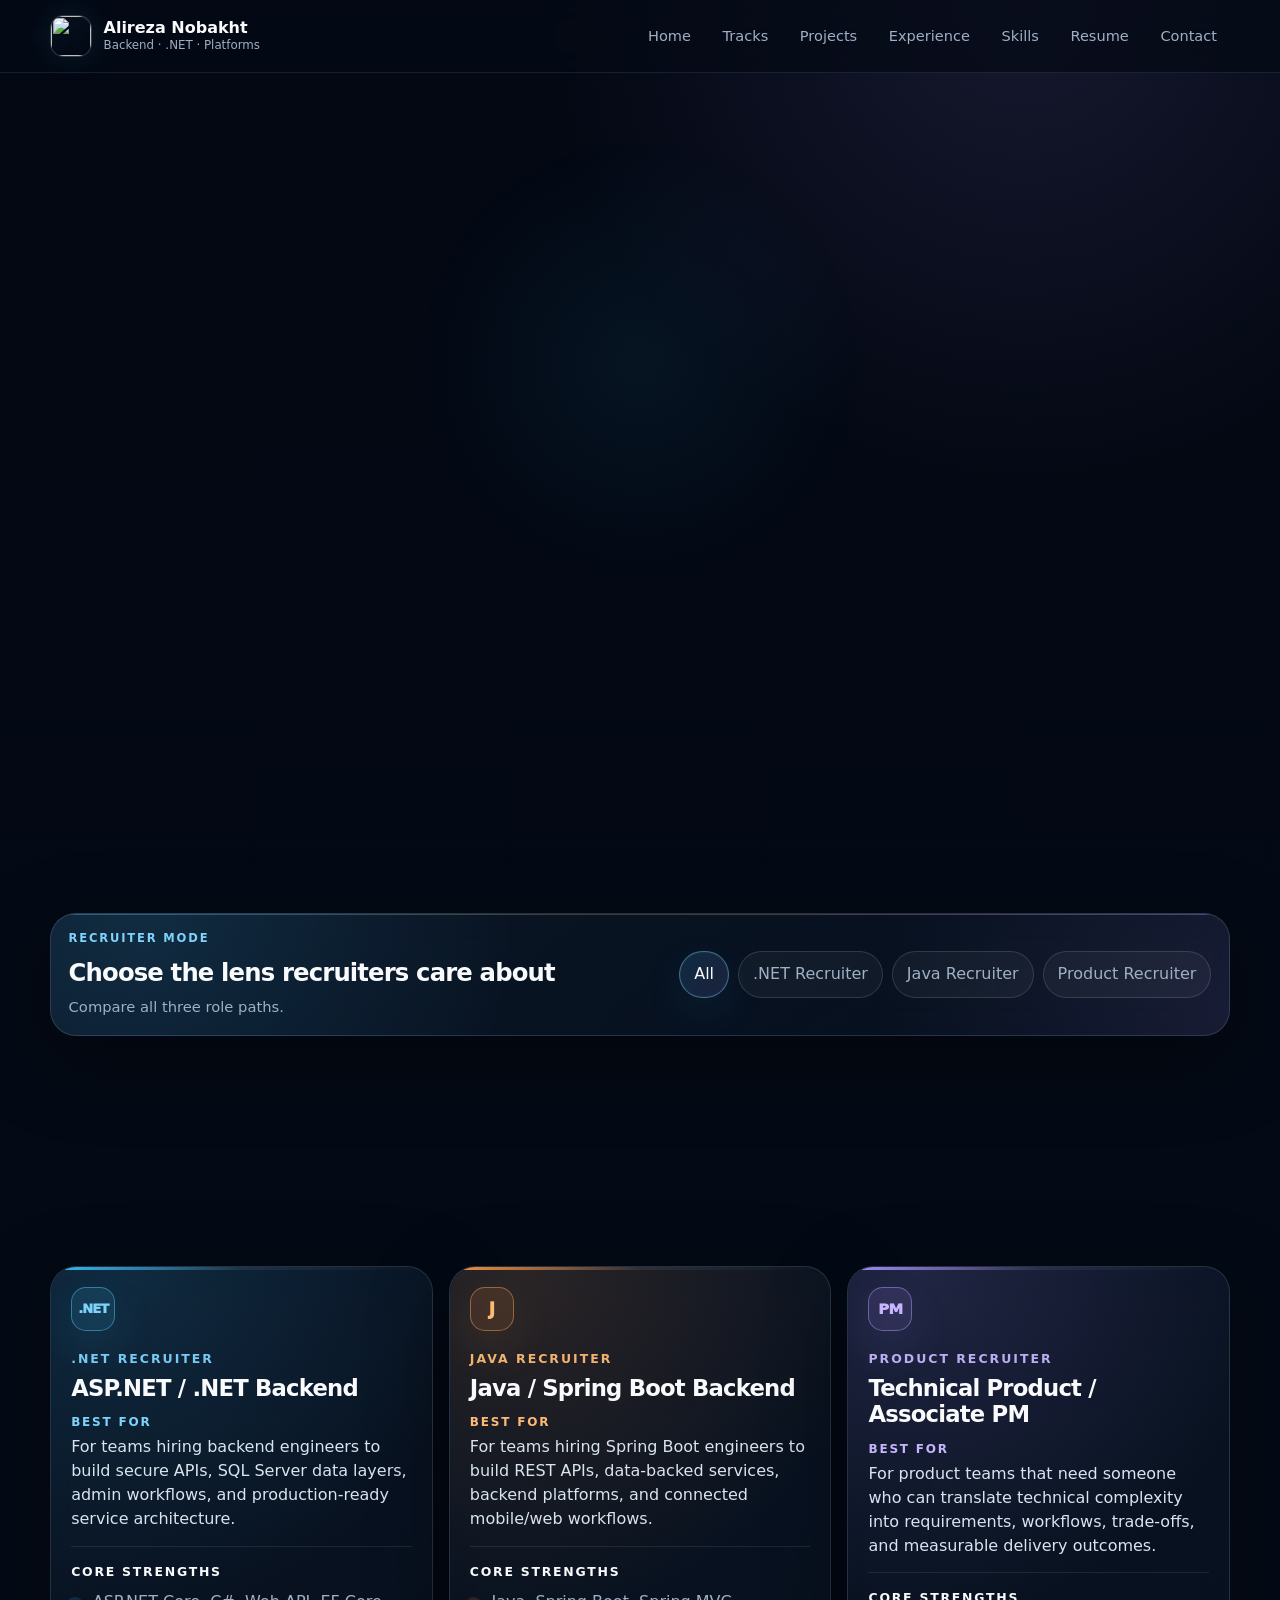
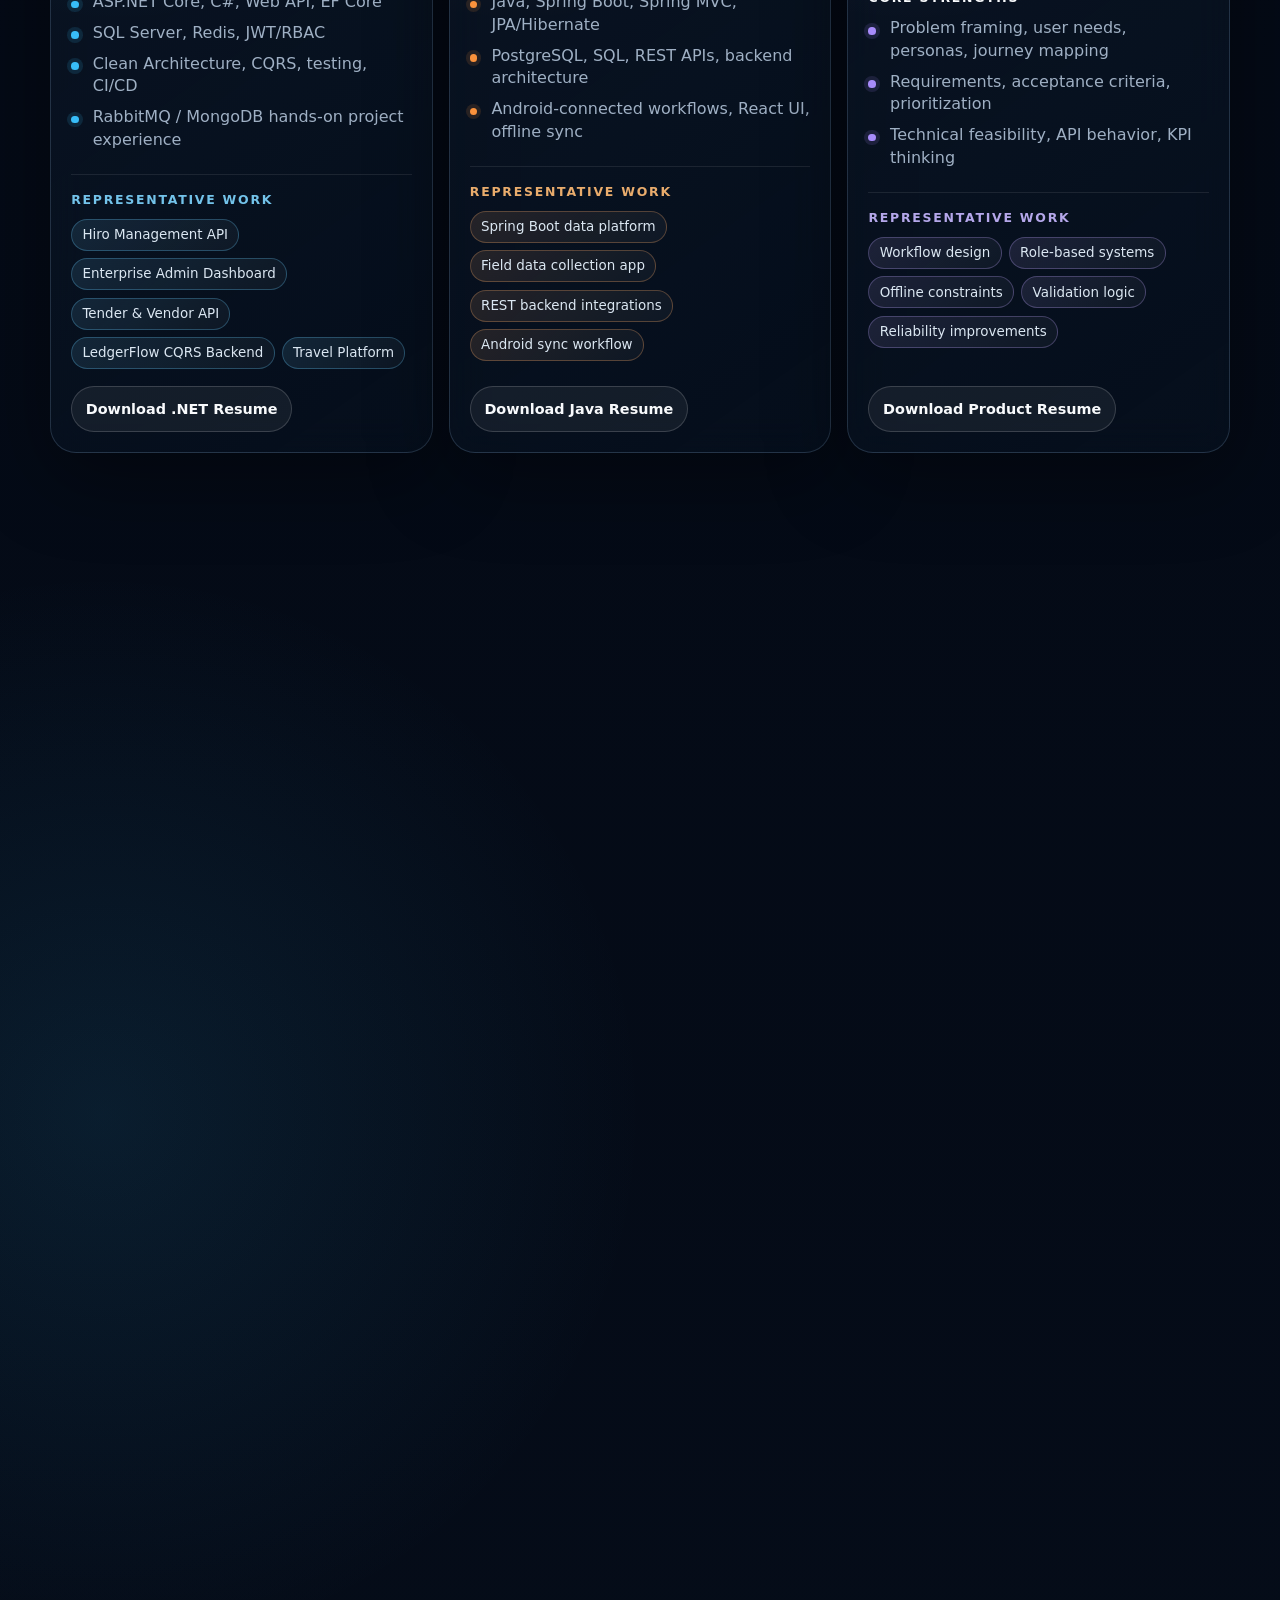
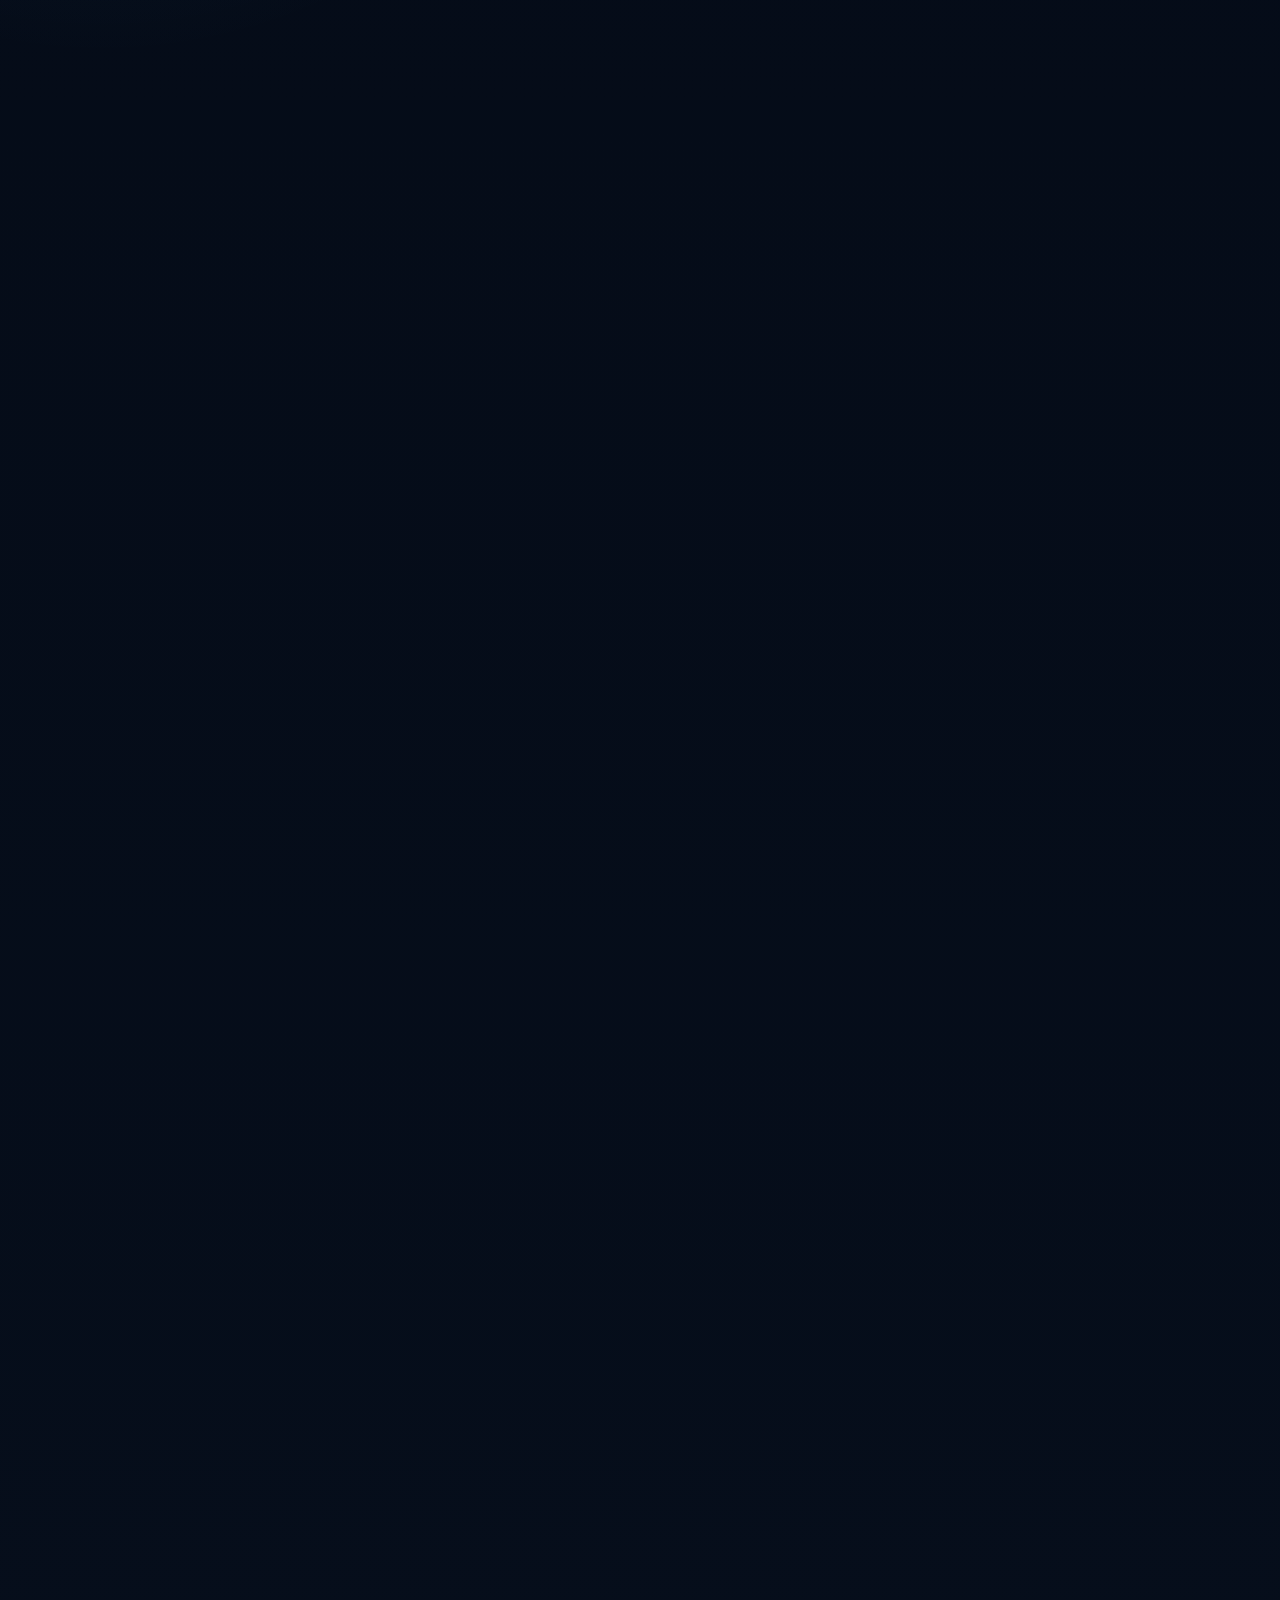
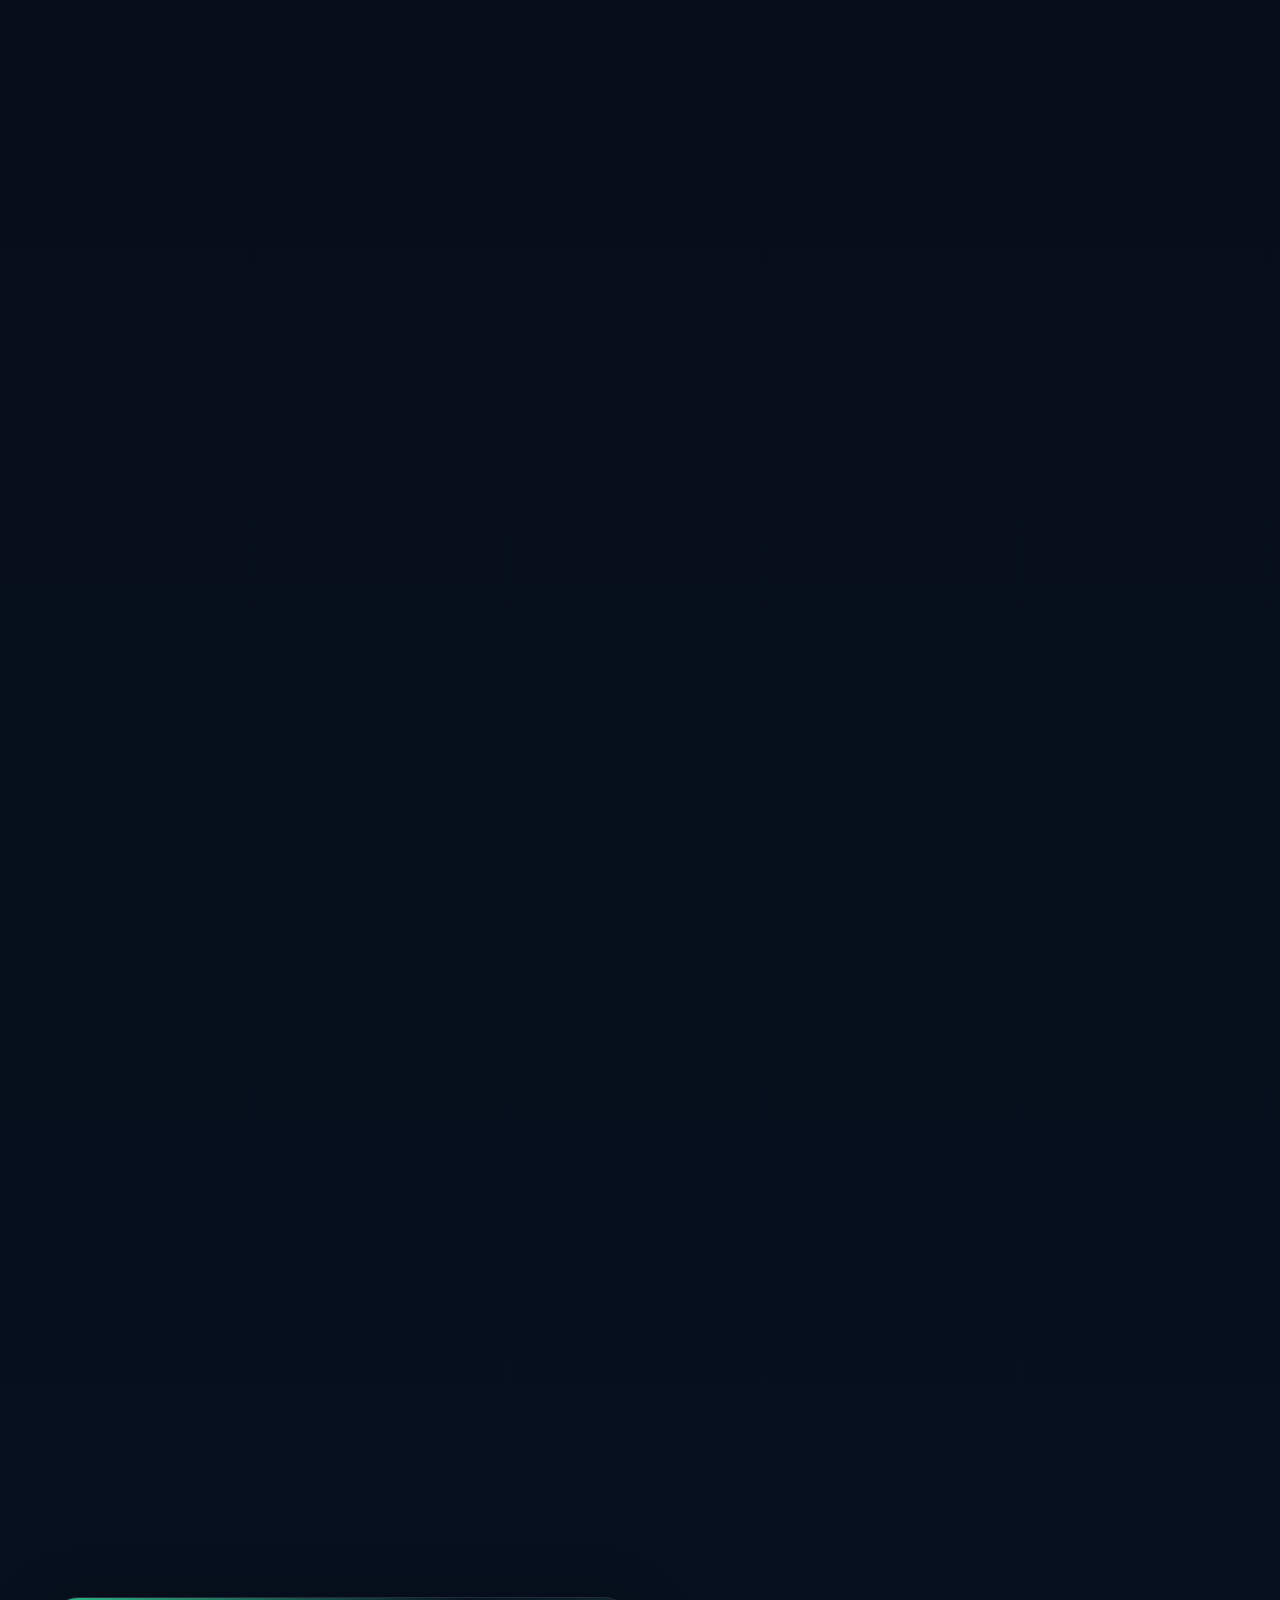
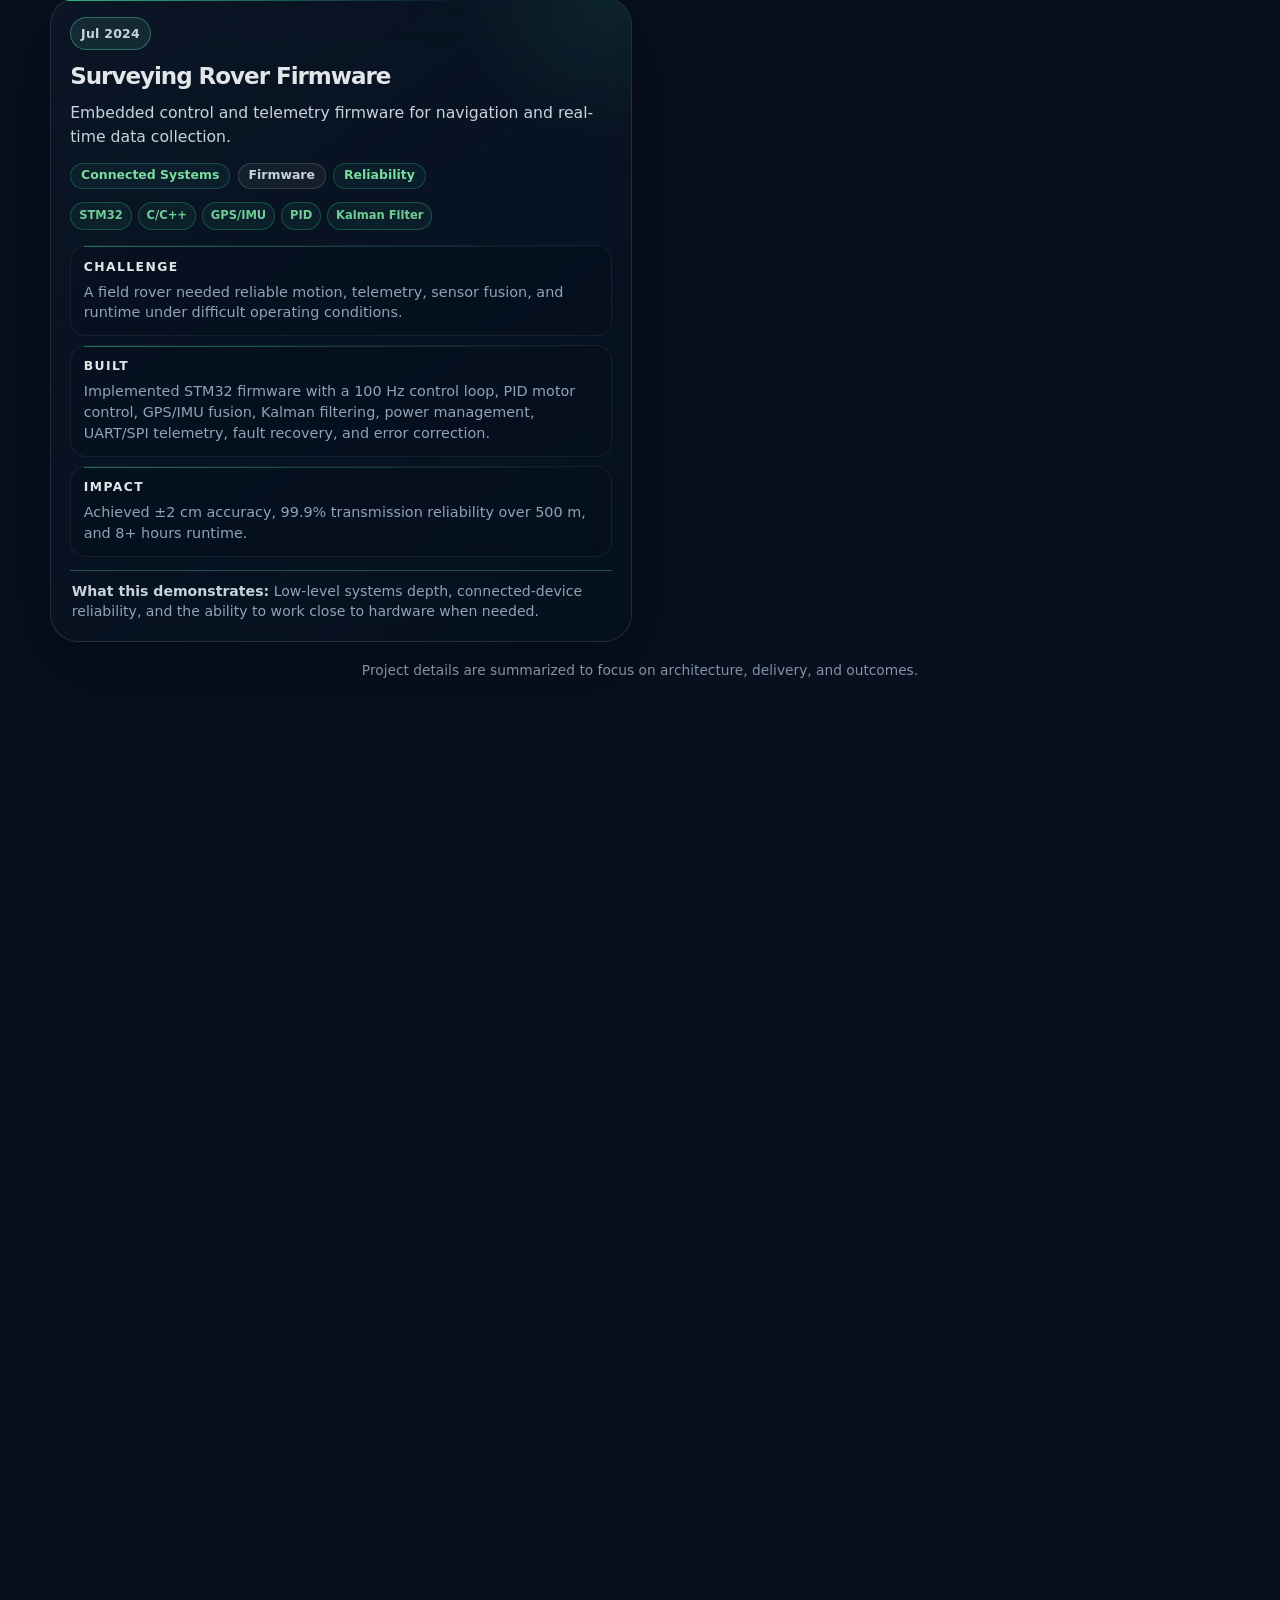
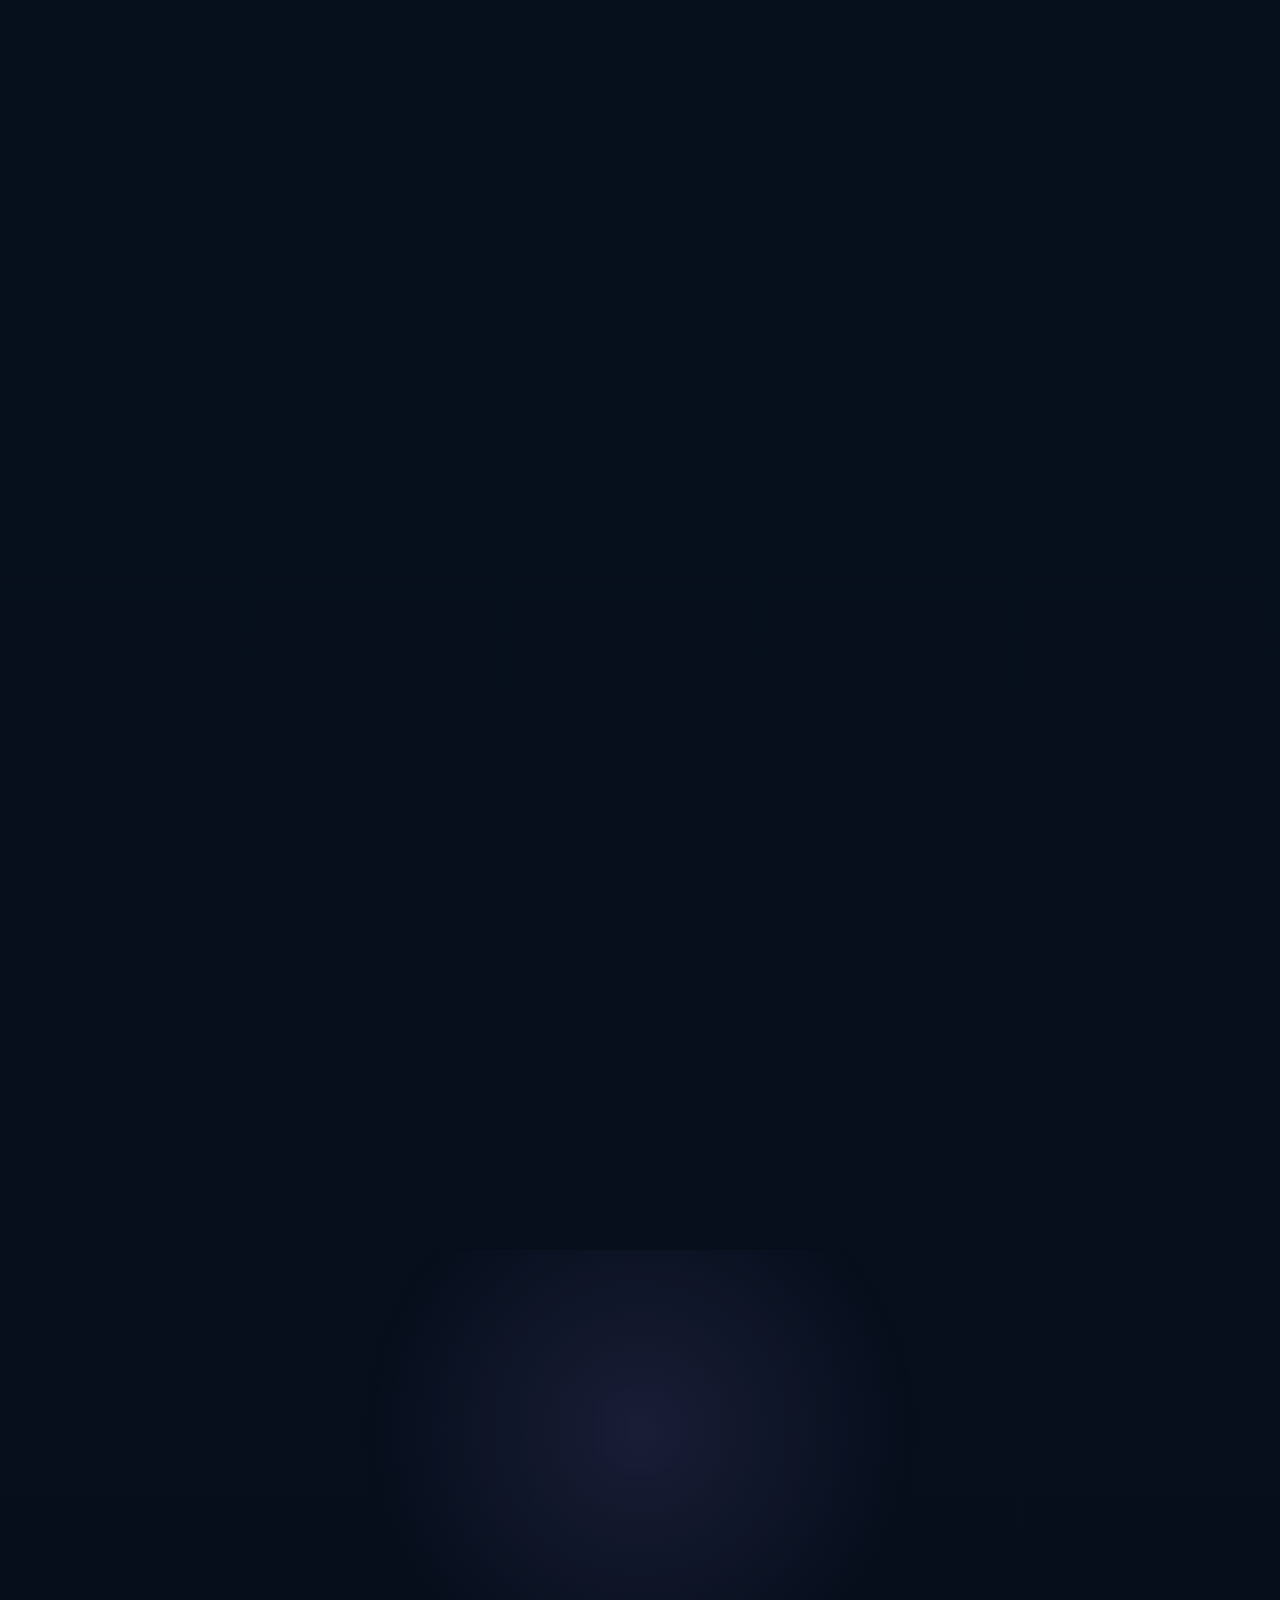
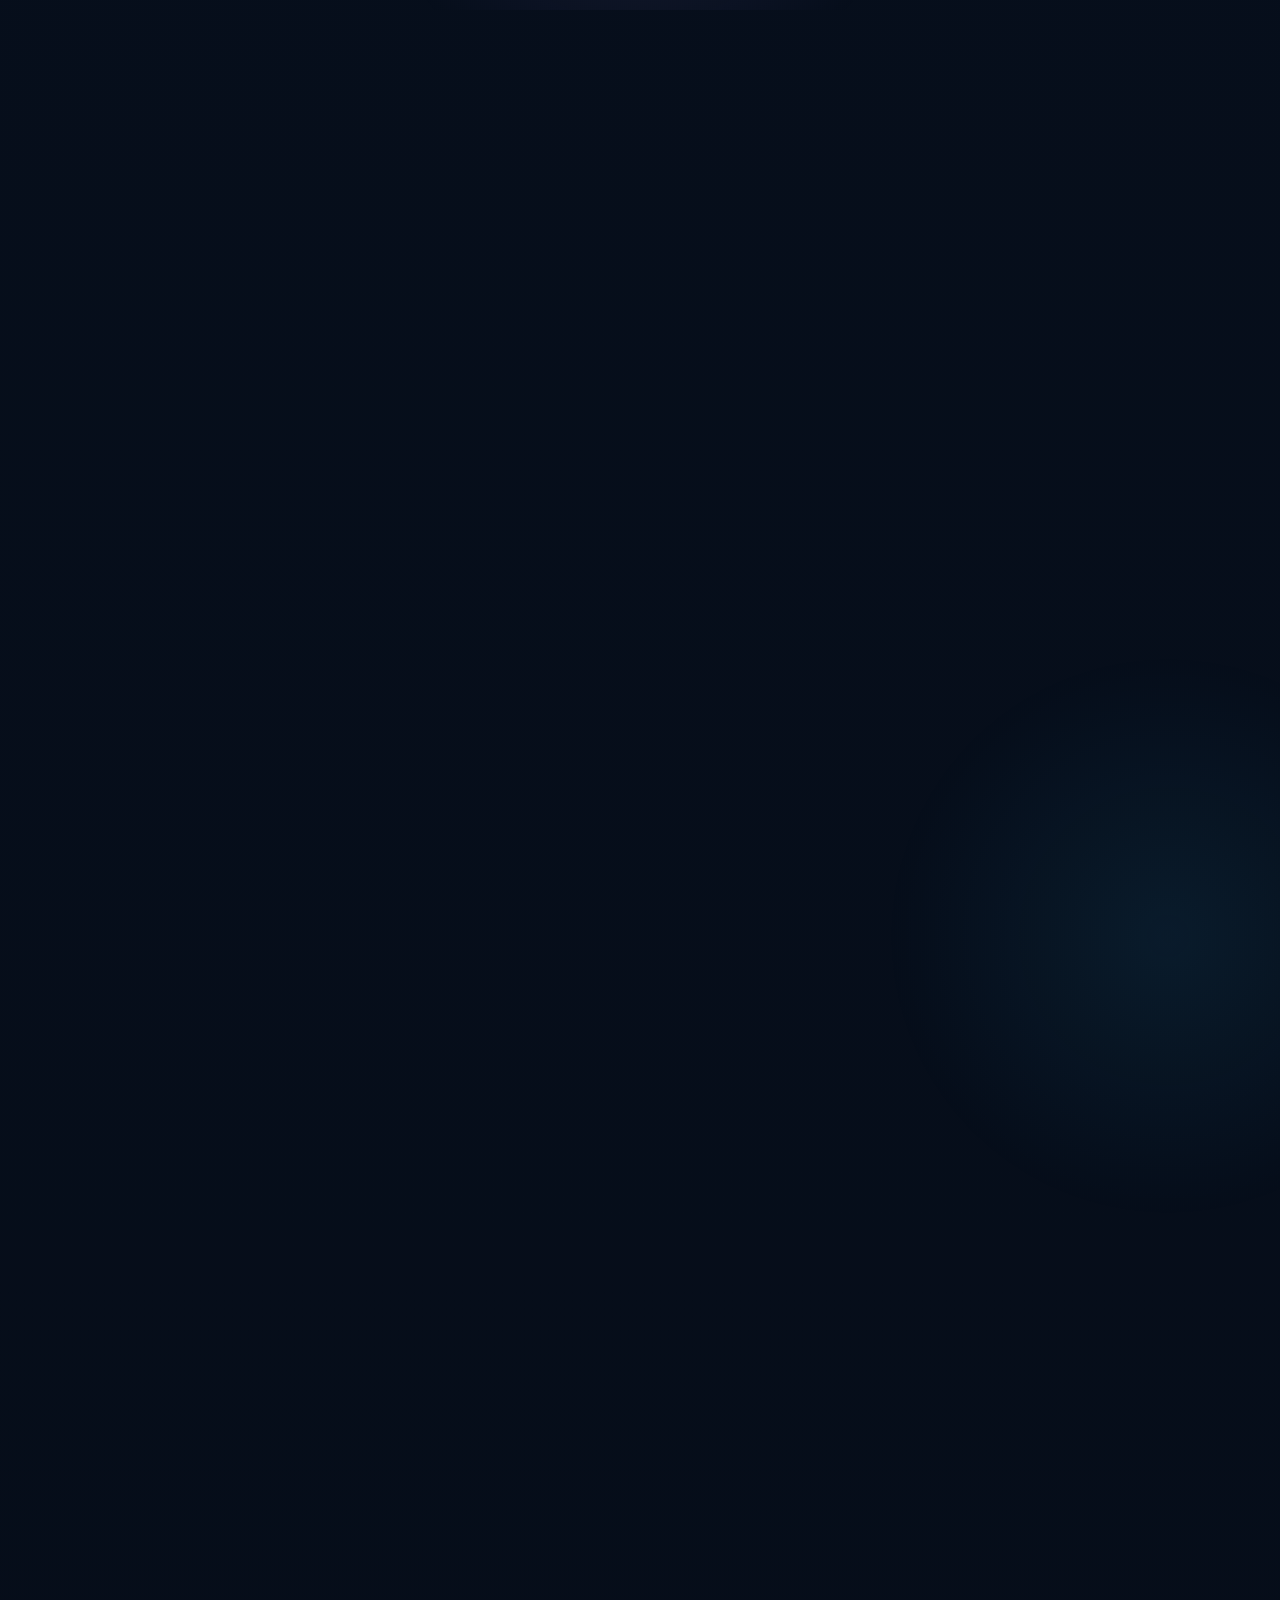
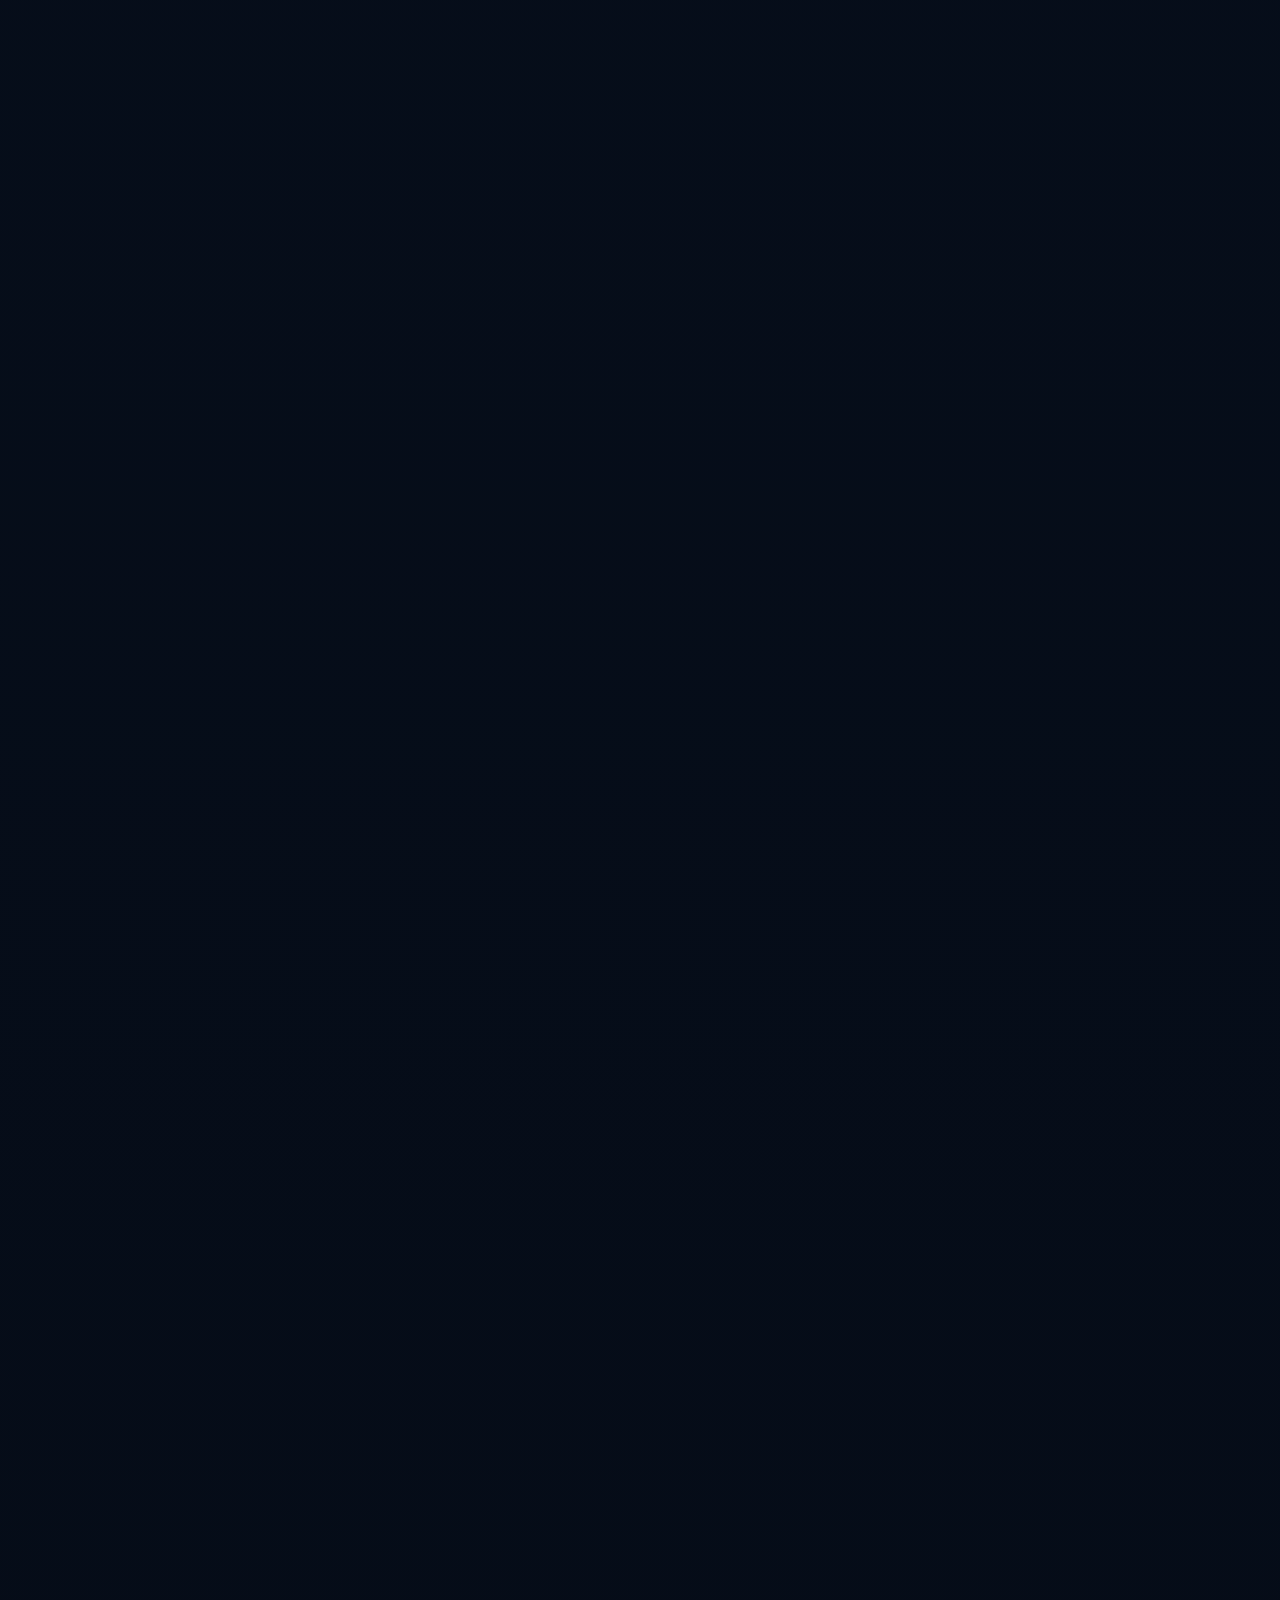
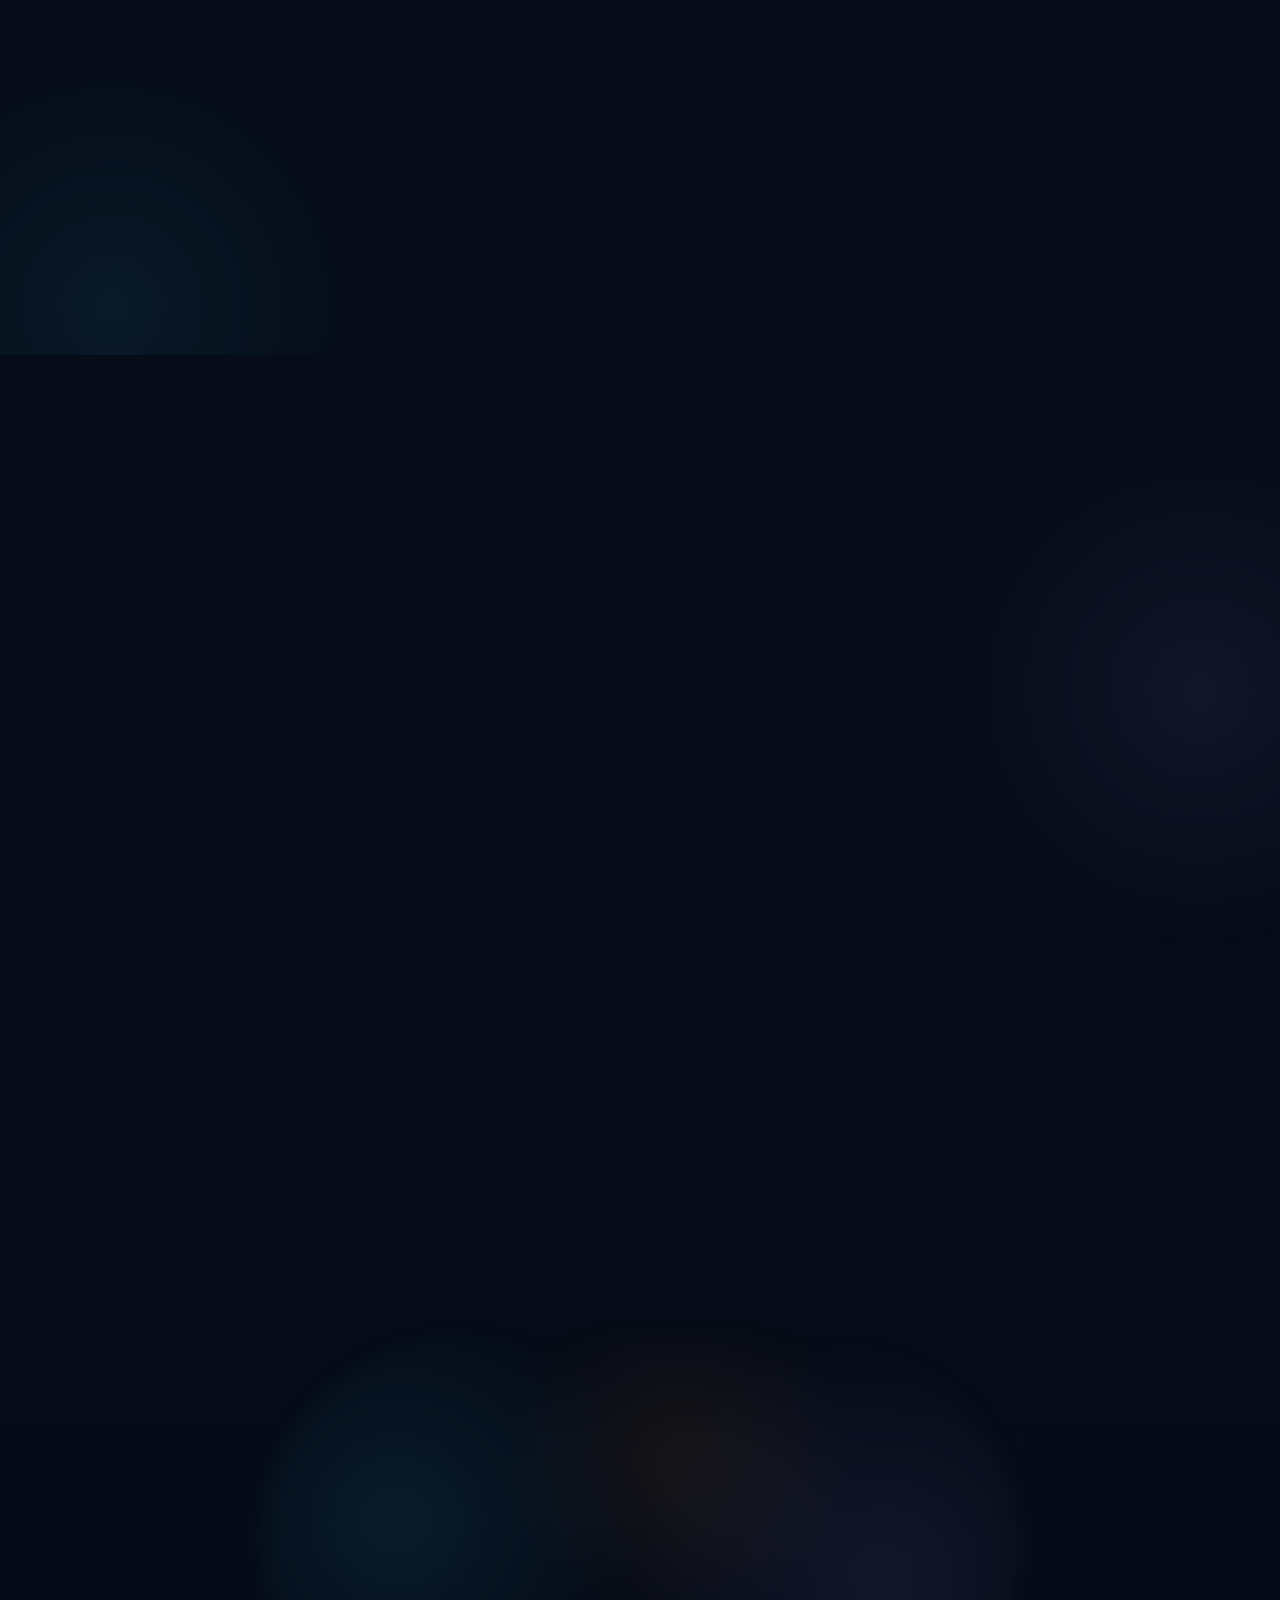
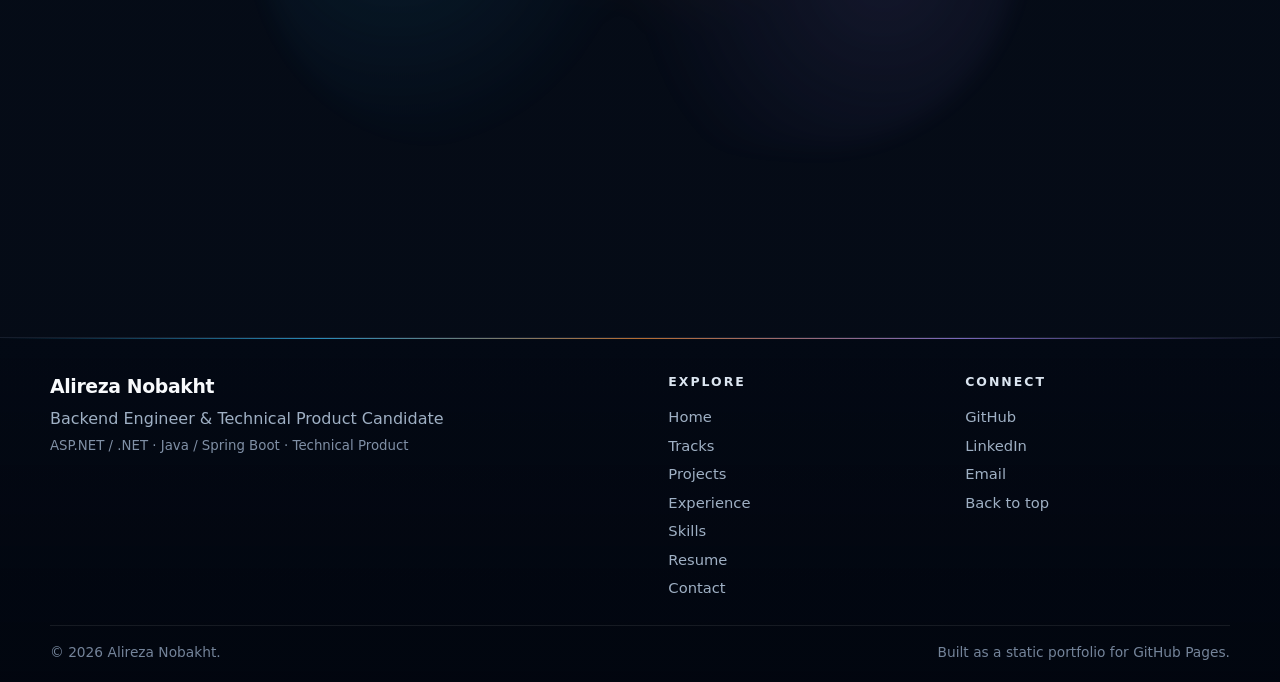
==== commit 4d8c857f: "Update education across portfolio and resumes" ====
--- a/index.html
+++ b/index.html
@@ -67,7 +67,7 @@
 <div><dt>2+ years</dt><dd>production engineering</dd></div>
 <div><dt>Full platform</dt><dd>backend, SQL, admin UI</dd></div>
 <div><dt>8+ projects</dt><dd>selected case studies</dd></div>
-<div><dt>2026</dt><dd>B.Sc. expected</dd></div>
+<div><dt>M.Sc. student</dt><dd>Software Engineering</dd></div>
 </dl>
 </div>
 <div aria-label="Alireza Nobakht portrait and role system" class="hero-visual reveal">
@@ -653,10 +653,21 @@
 <div class="container">
 <div class="section-heading education-heading reveal">
 <p class="eyebrow">Academic foundation</p>
-<h2 id="education-title">Computer engineering foundation, continuously extended.</h2>
-<p>Formal computer engineering study combined with ongoing backend, architecture, cloud, and product-oriented learning.</p>
+<h2 id="education-title">Computer engineering foundation with graduate study in software engineering.</h2>
+<p>B.Sc. completed at K.N. Toosi; currently pursuing an M.Sc. in Software Engineering at Amirkabir University of Technology.</p>
 </div>
 <div class="credential-grid reveal">
+<article class="credential-card graduate-card glass">
+<div class="credential-card-head">
+<span aria-hidden="true" class="credential-icon">MSc</span>
+<span class="credential-label">Current graduate study</span>
+</div>
+<h3>M.Sc. Software Engineering</h3>
+<dl class="credential-meta">
+<div><dt>Institution</dt><dd>Amirkabir University of Technology</dd></div>
+<div><dt>Timeline</dt><dd>2026 – Present · In progress</dd></div>
+</dl>
+</article>
 <article class="credential-card education-card glass">
 <div class="credential-card-head">
 <span aria-hidden="true" class="credential-icon">⌘</span>
@@ -665,7 +676,7 @@
 <h3>B.Sc. Computer Engineering</h3>
 <dl class="credential-meta">
 <div><dt>Institution</dt><dd>K.N. Toosi University of Technology</dd></div>
-<div><dt>Timeline</dt><dd>Sep 2022 – Present · Expected graduation: 2026</dd></div>
+<div><dt>Timeline</dt><dd>Sep 2022 – 2026 · Graduated</dd></div>
 </dl>
 <p class="credential-copy">Computer engineering foundation covering algorithms, databases, software engineering, operating systems, networks, embedded systems, and object-oriented programming.</p>
 <div aria-label="Study areas" class="credential-chips">
--- a/css/styles.css
+++ b/css/styles.css
@@ -1903,3 +1903,7 @@
 .study-footer-logo{width:46px;height:46px;border-radius:16px;overflow:hidden;padding:3px}
 .study-footer-logo img{width:100%;height:100%;object-fit:cover;border-radius:12px}
 @media(max-width:760px){.study-pro-page .site-footer{padding-top:58px;padding-bottom:34px}}
+
+/* Graduate study and completed undergraduate degree */
+.graduate-card{--credential-accent:var(--violet)}
+.development-card{grid-column:1/-1}
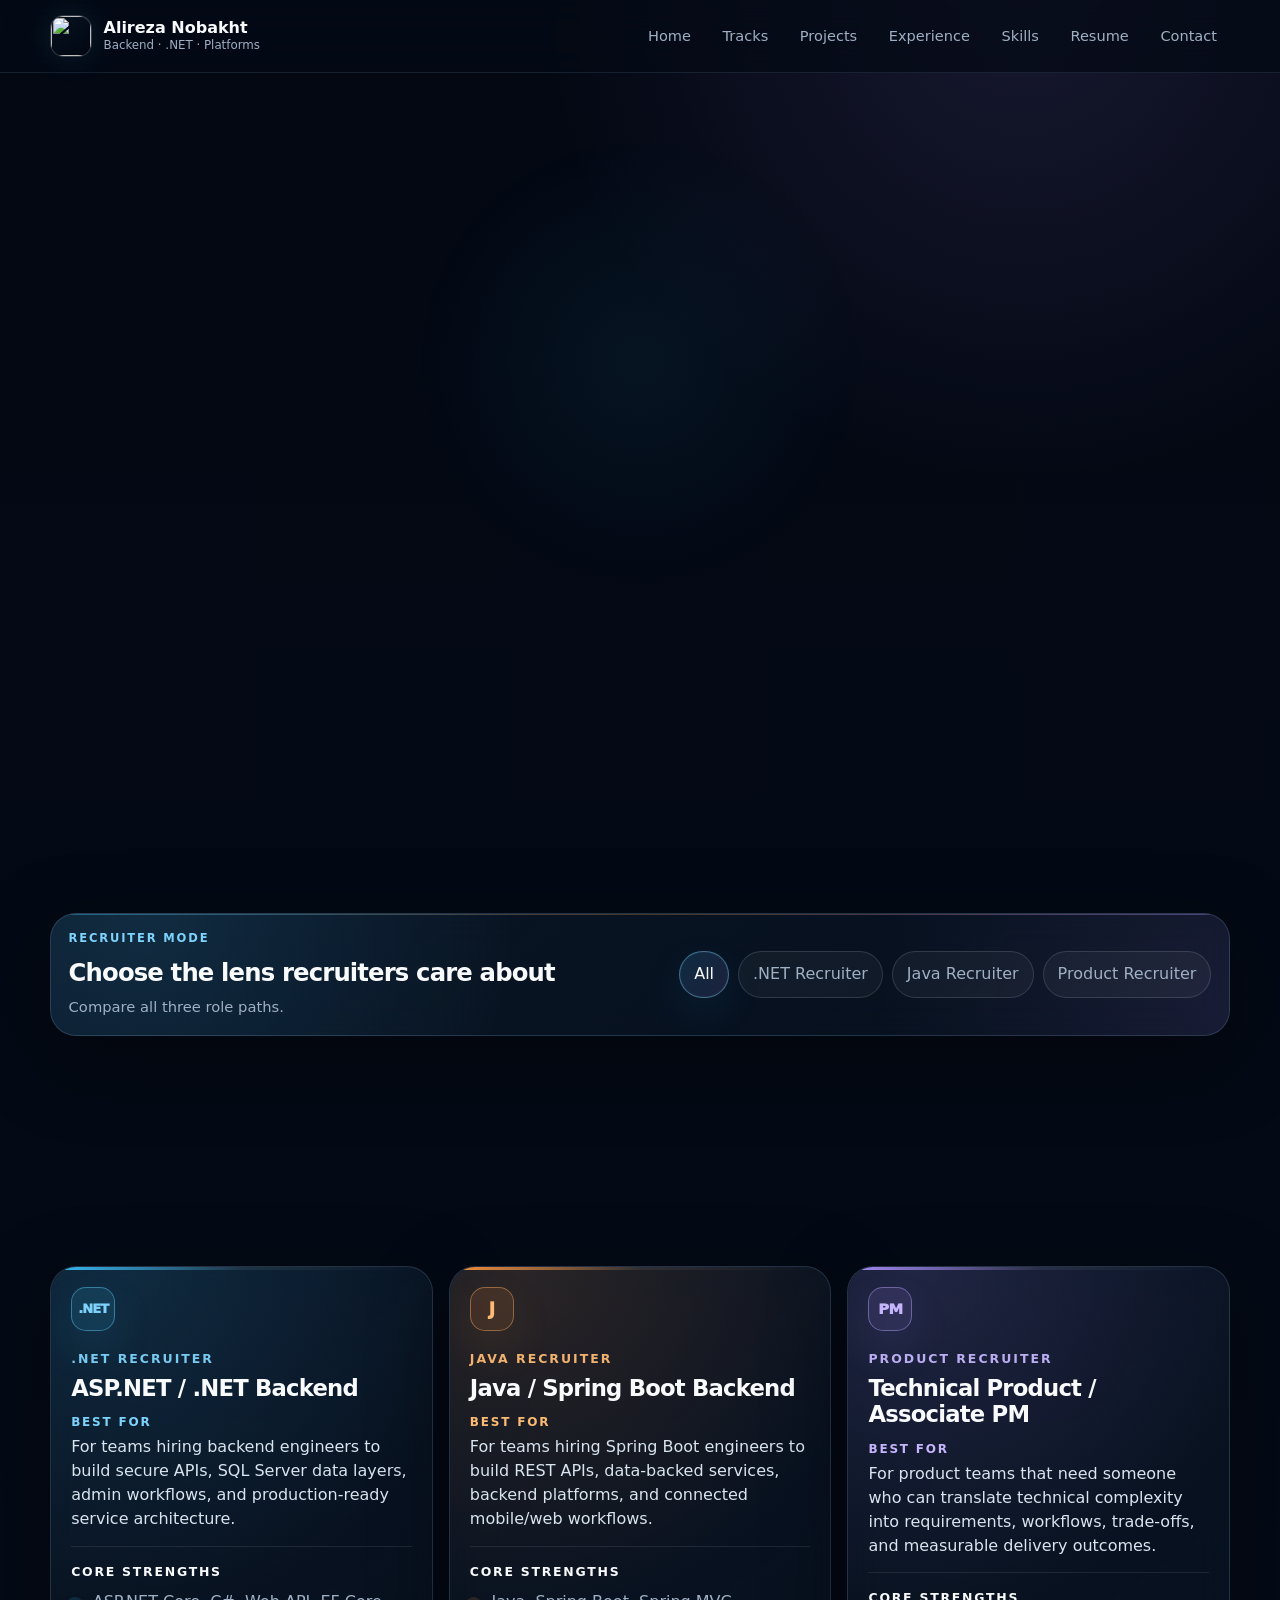
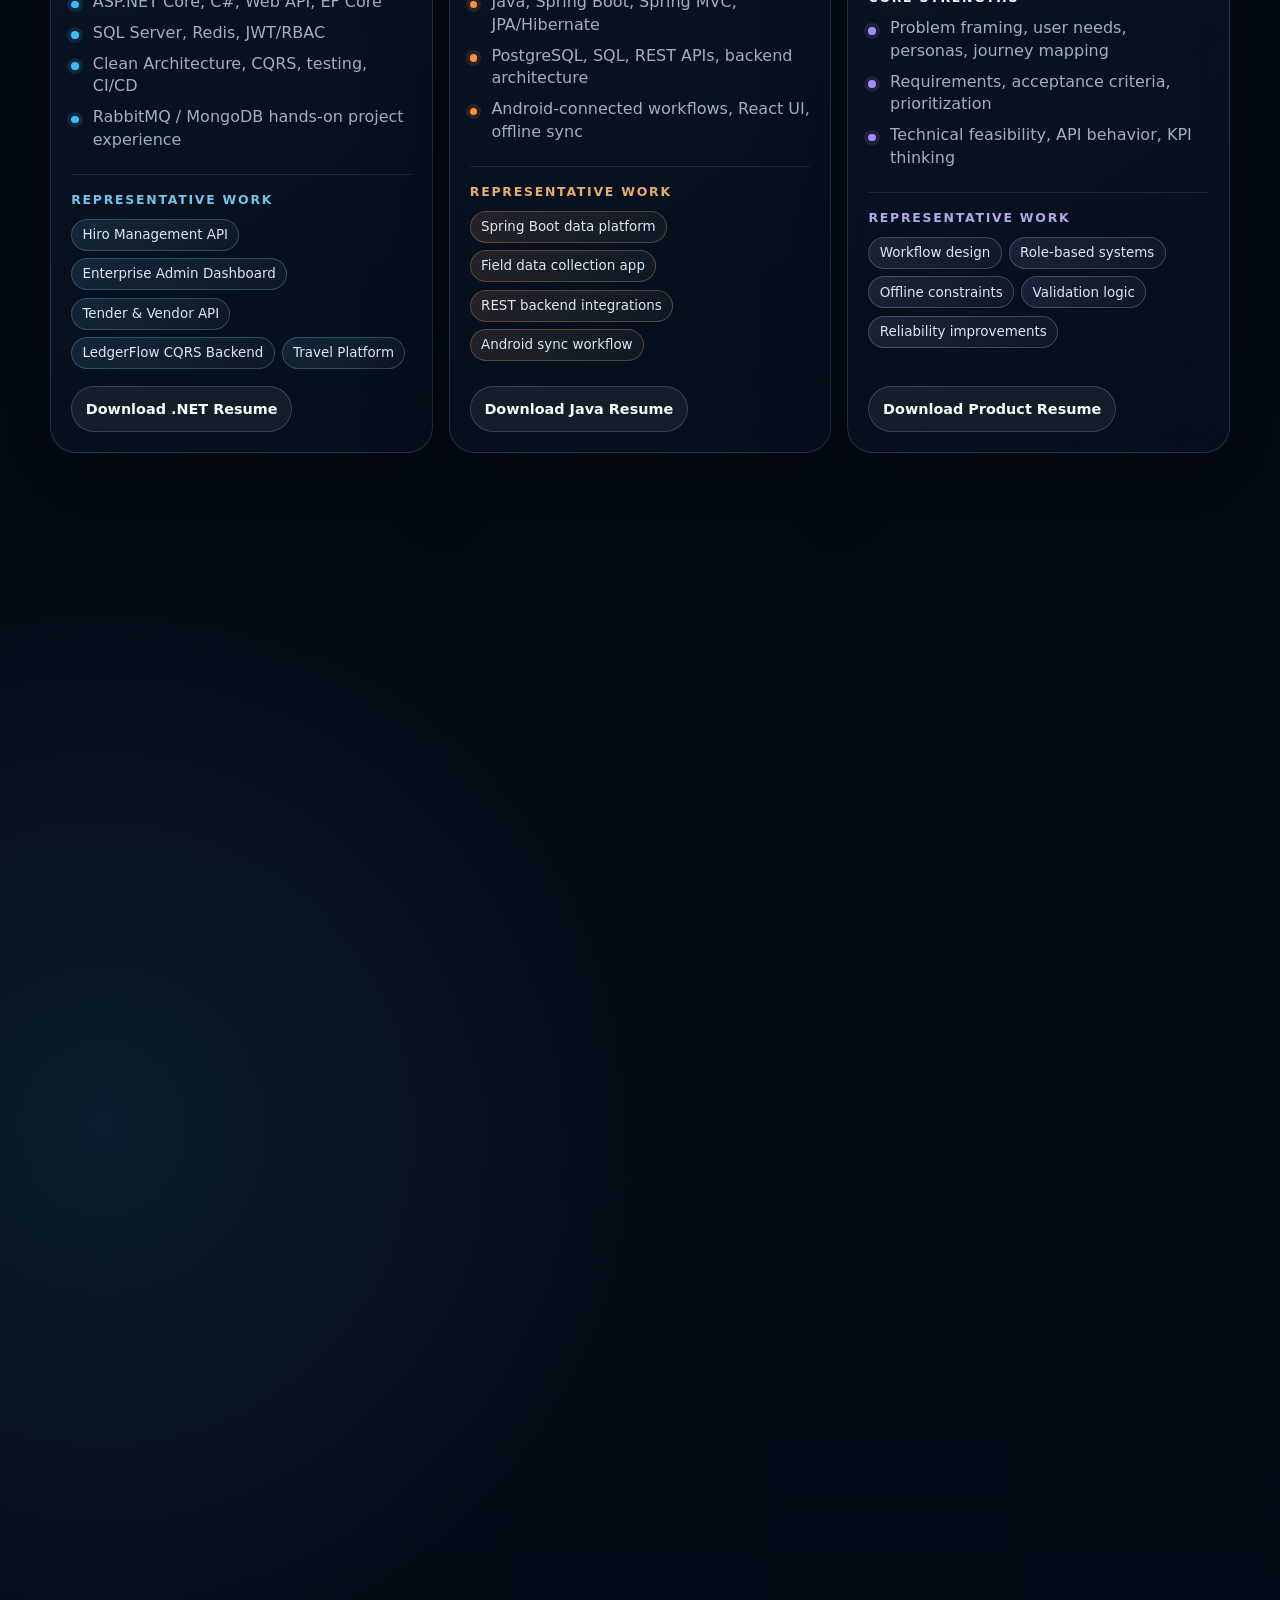
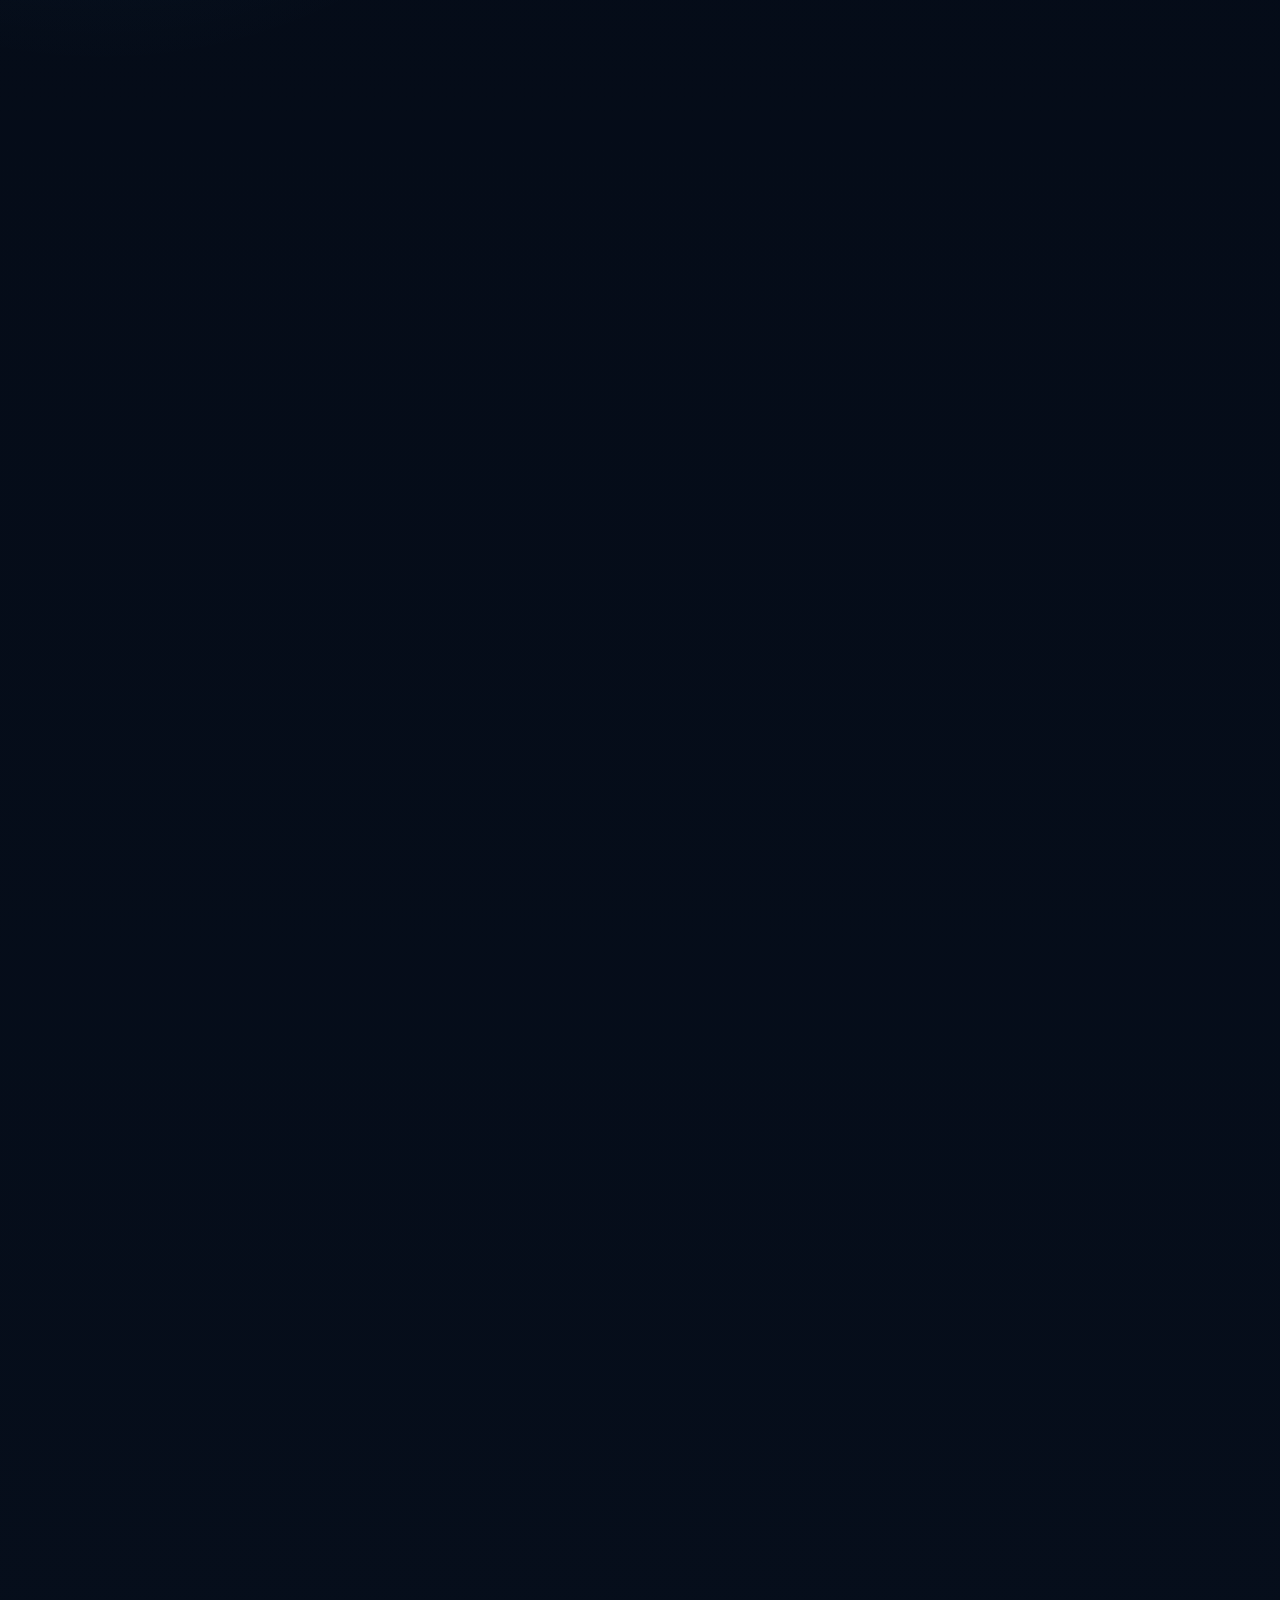
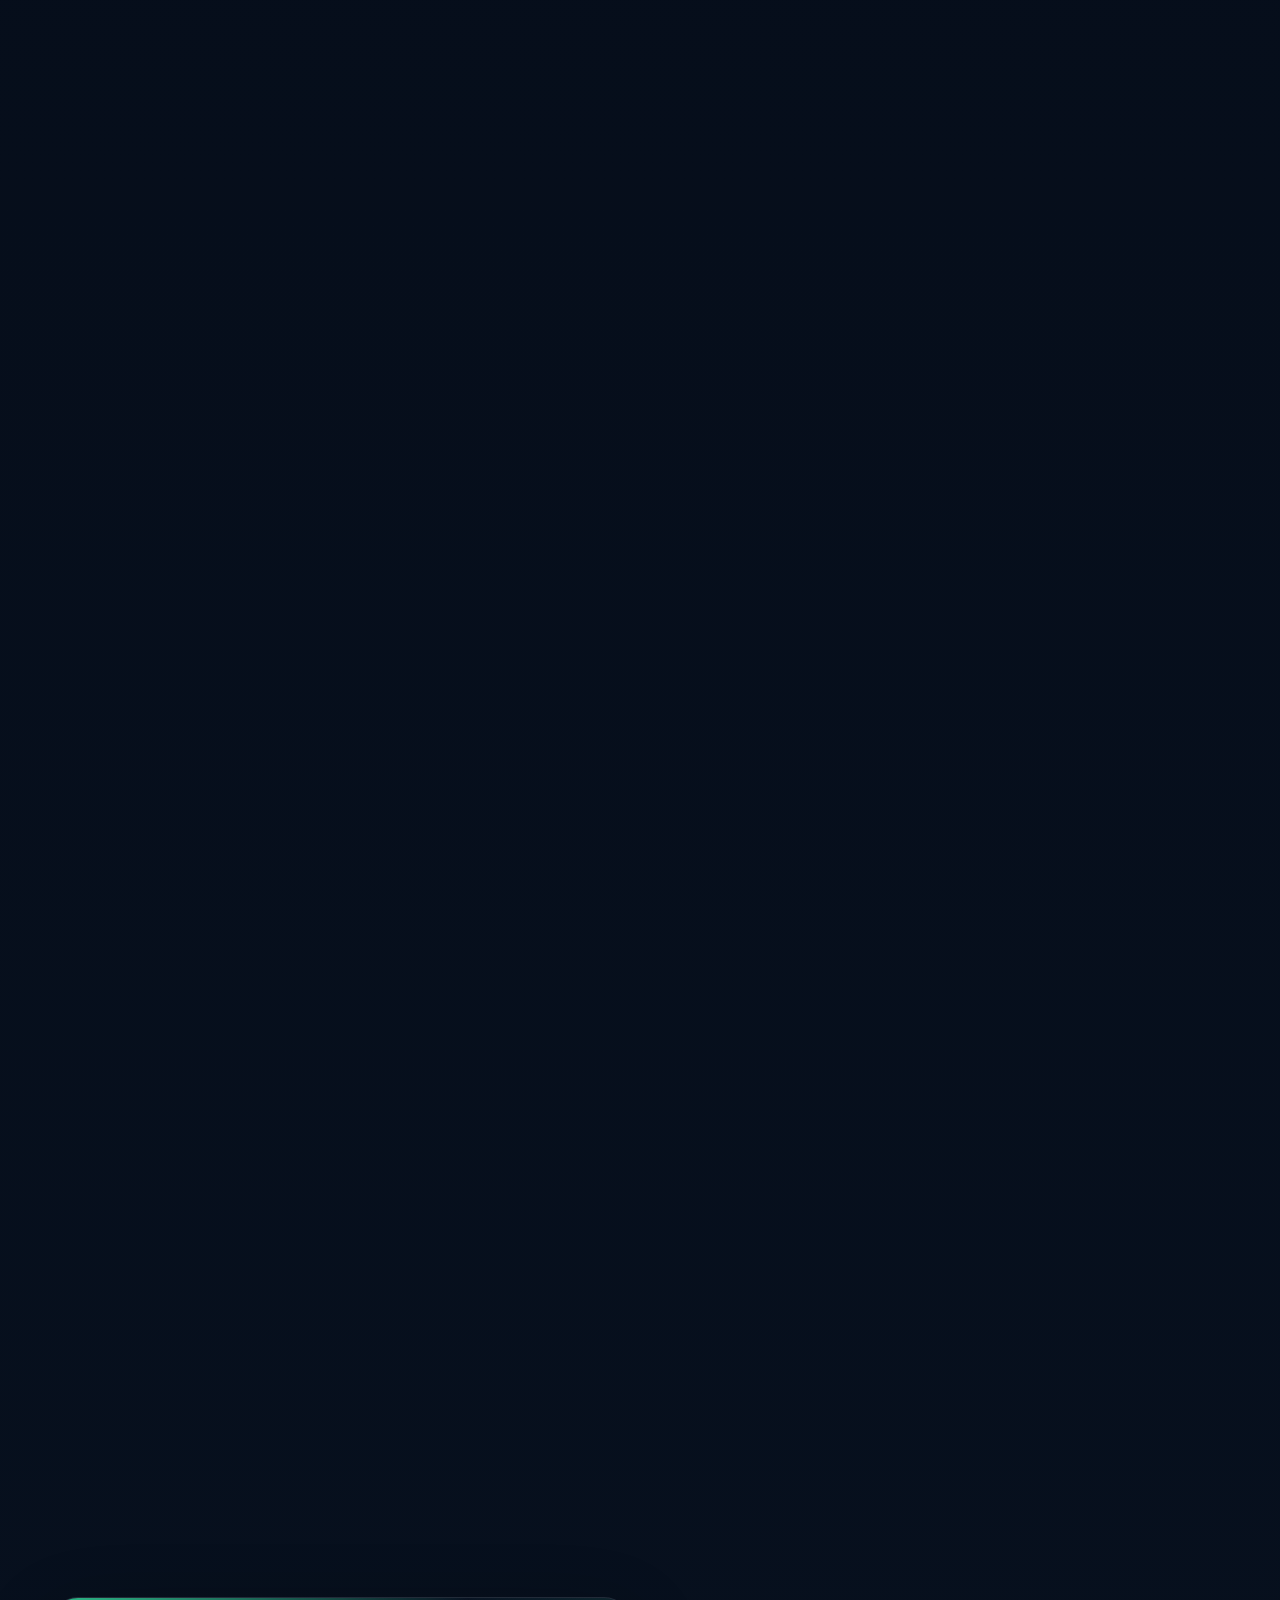
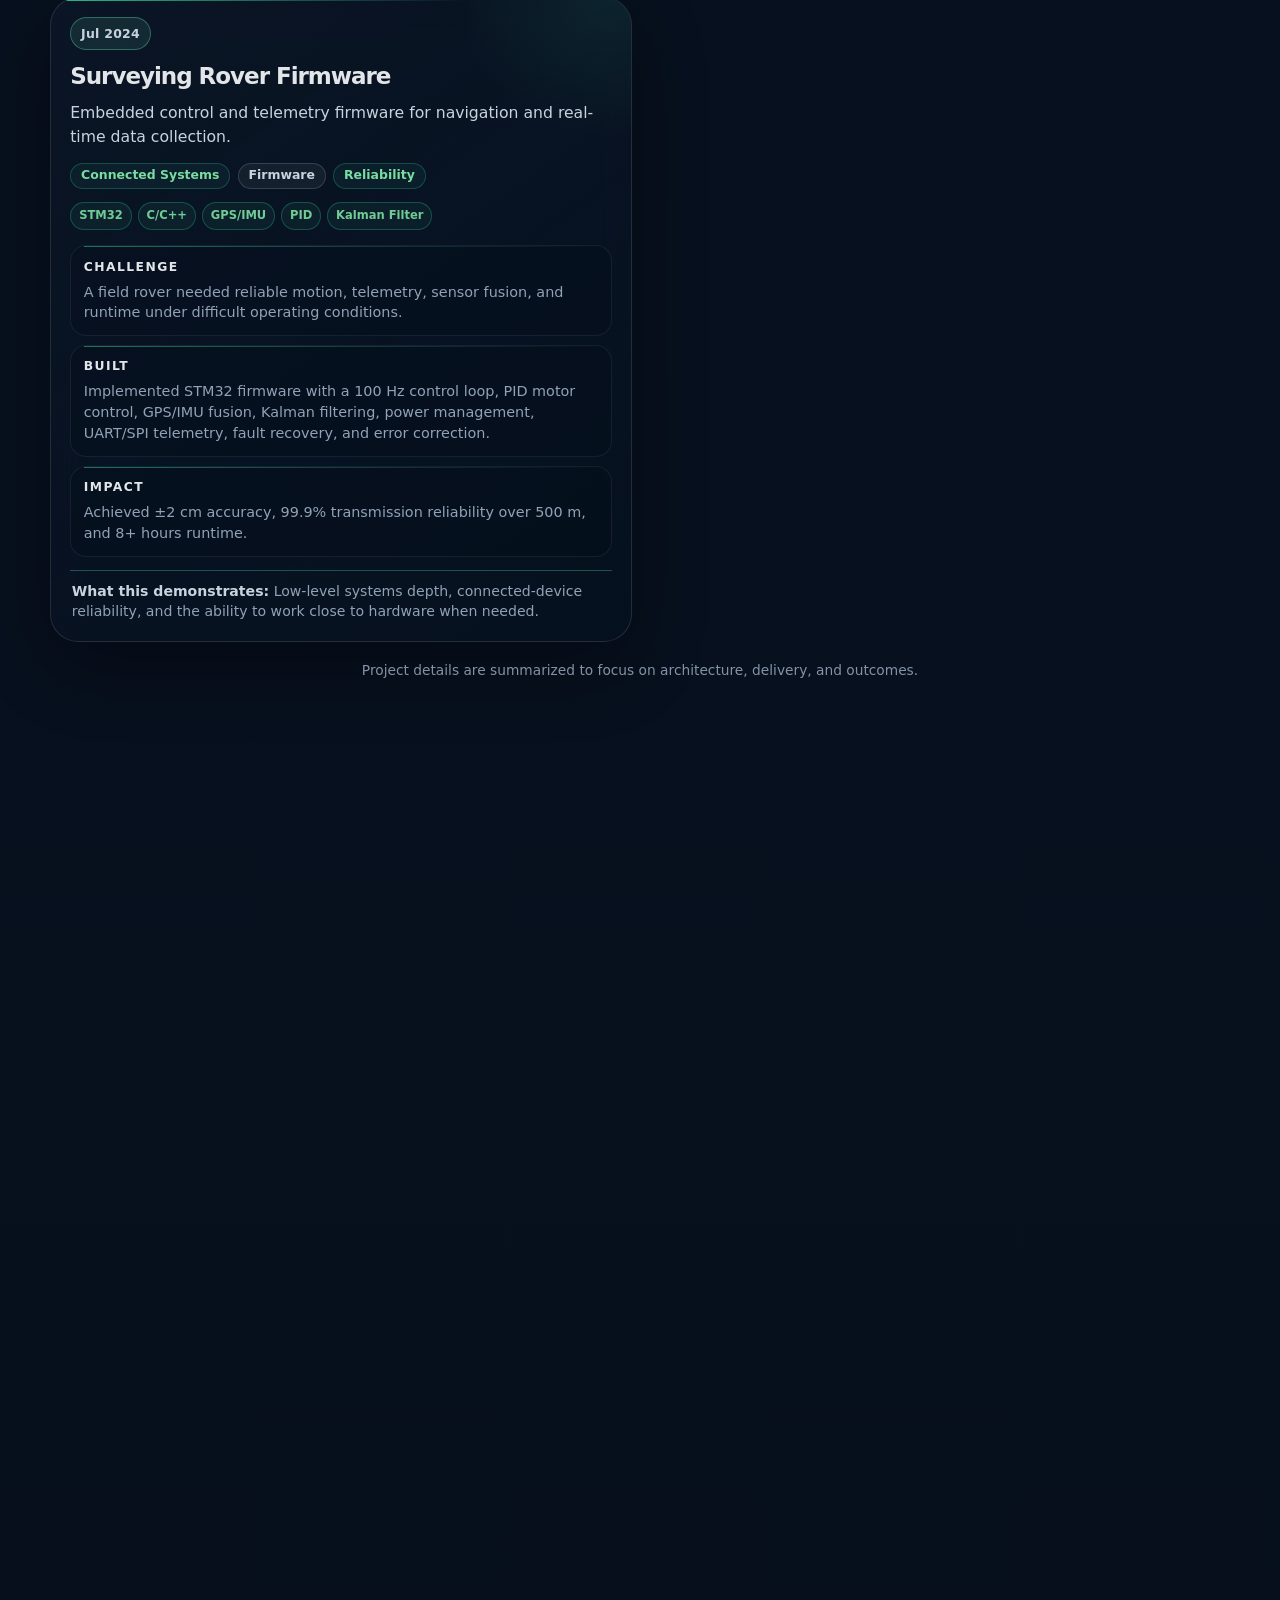
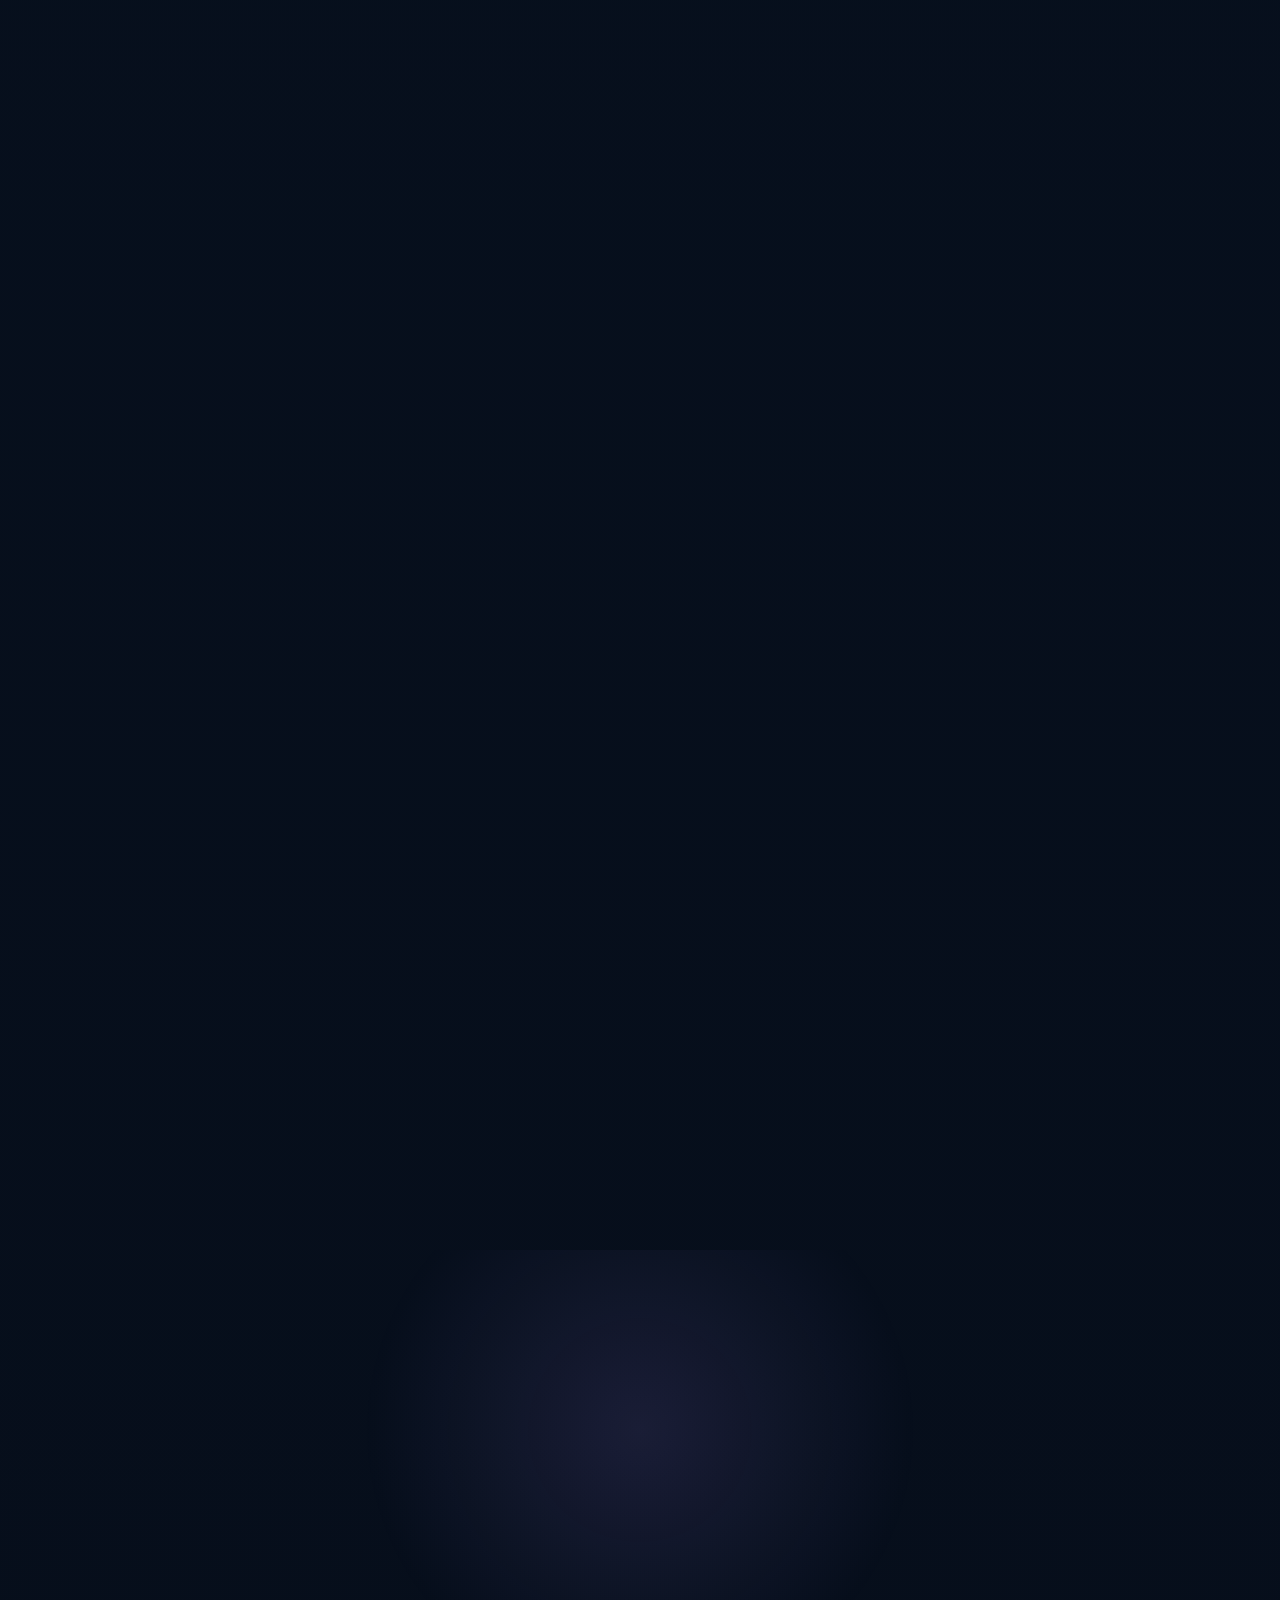
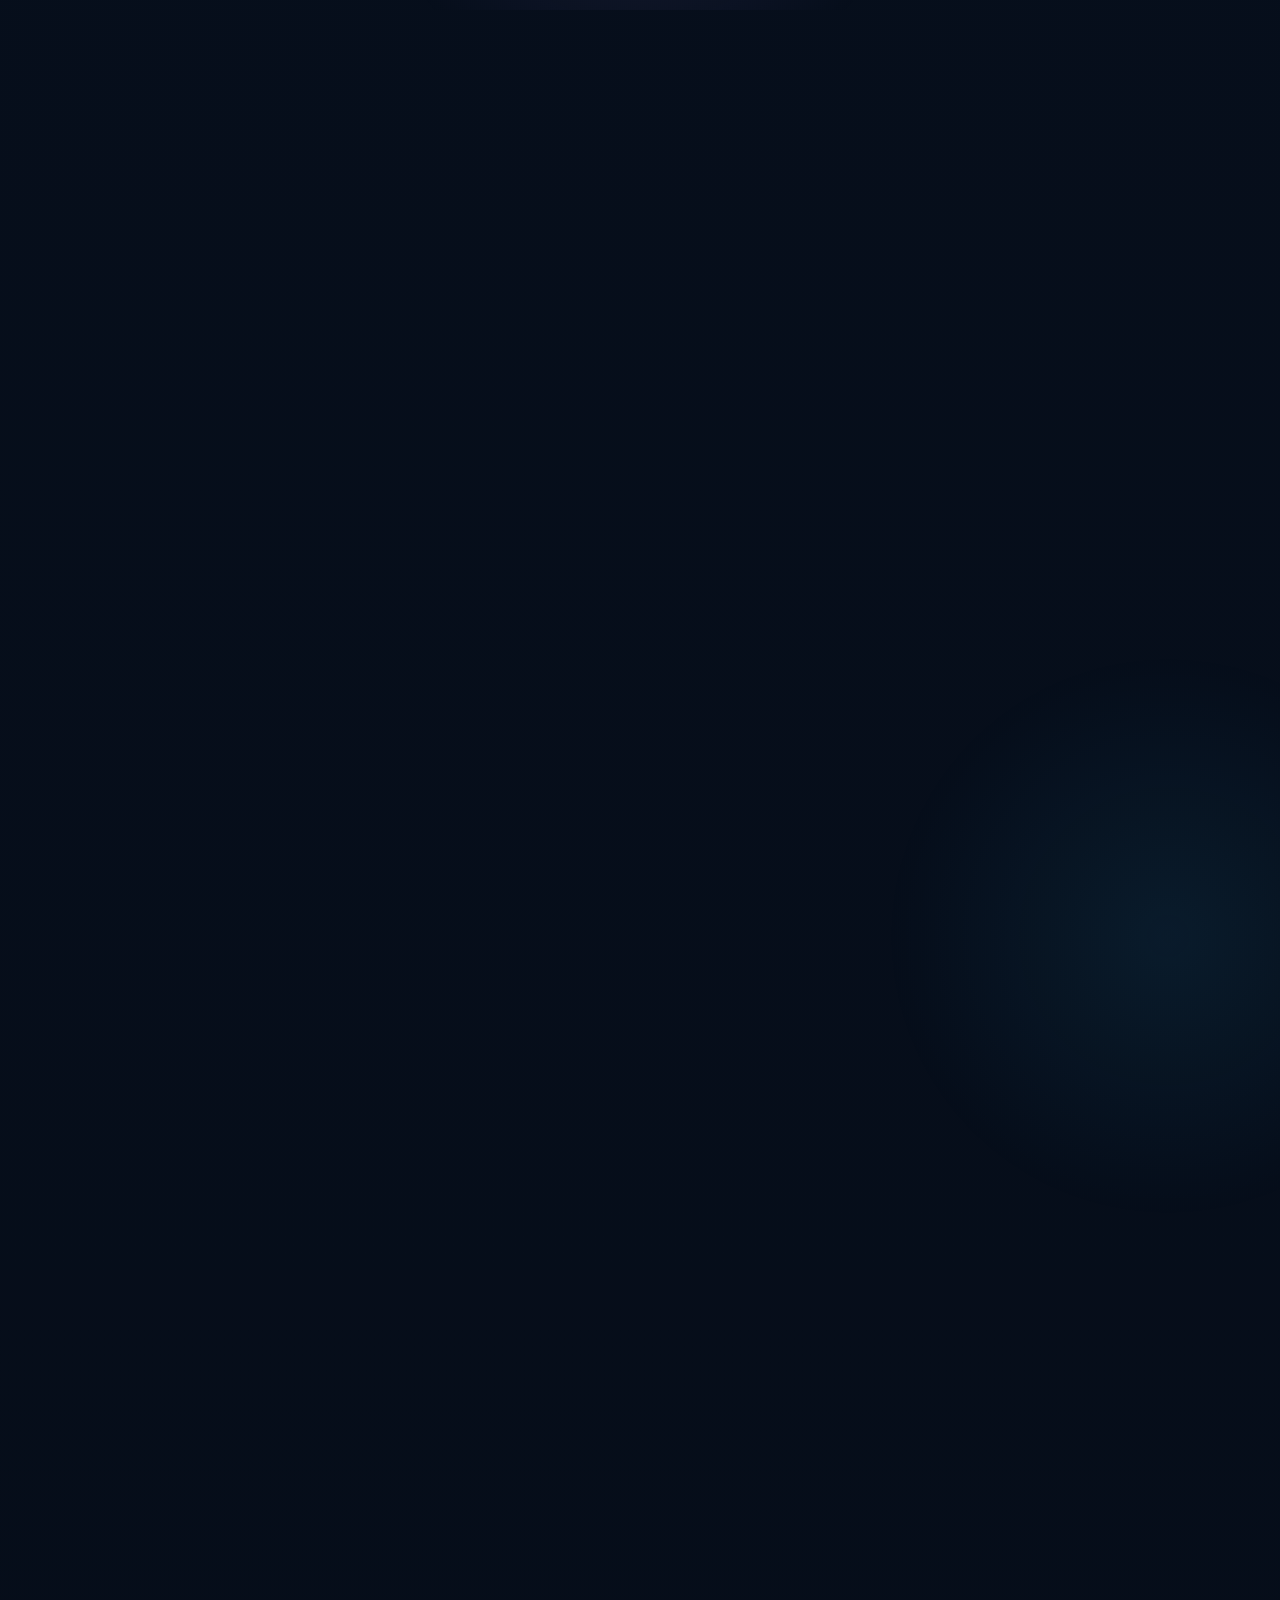
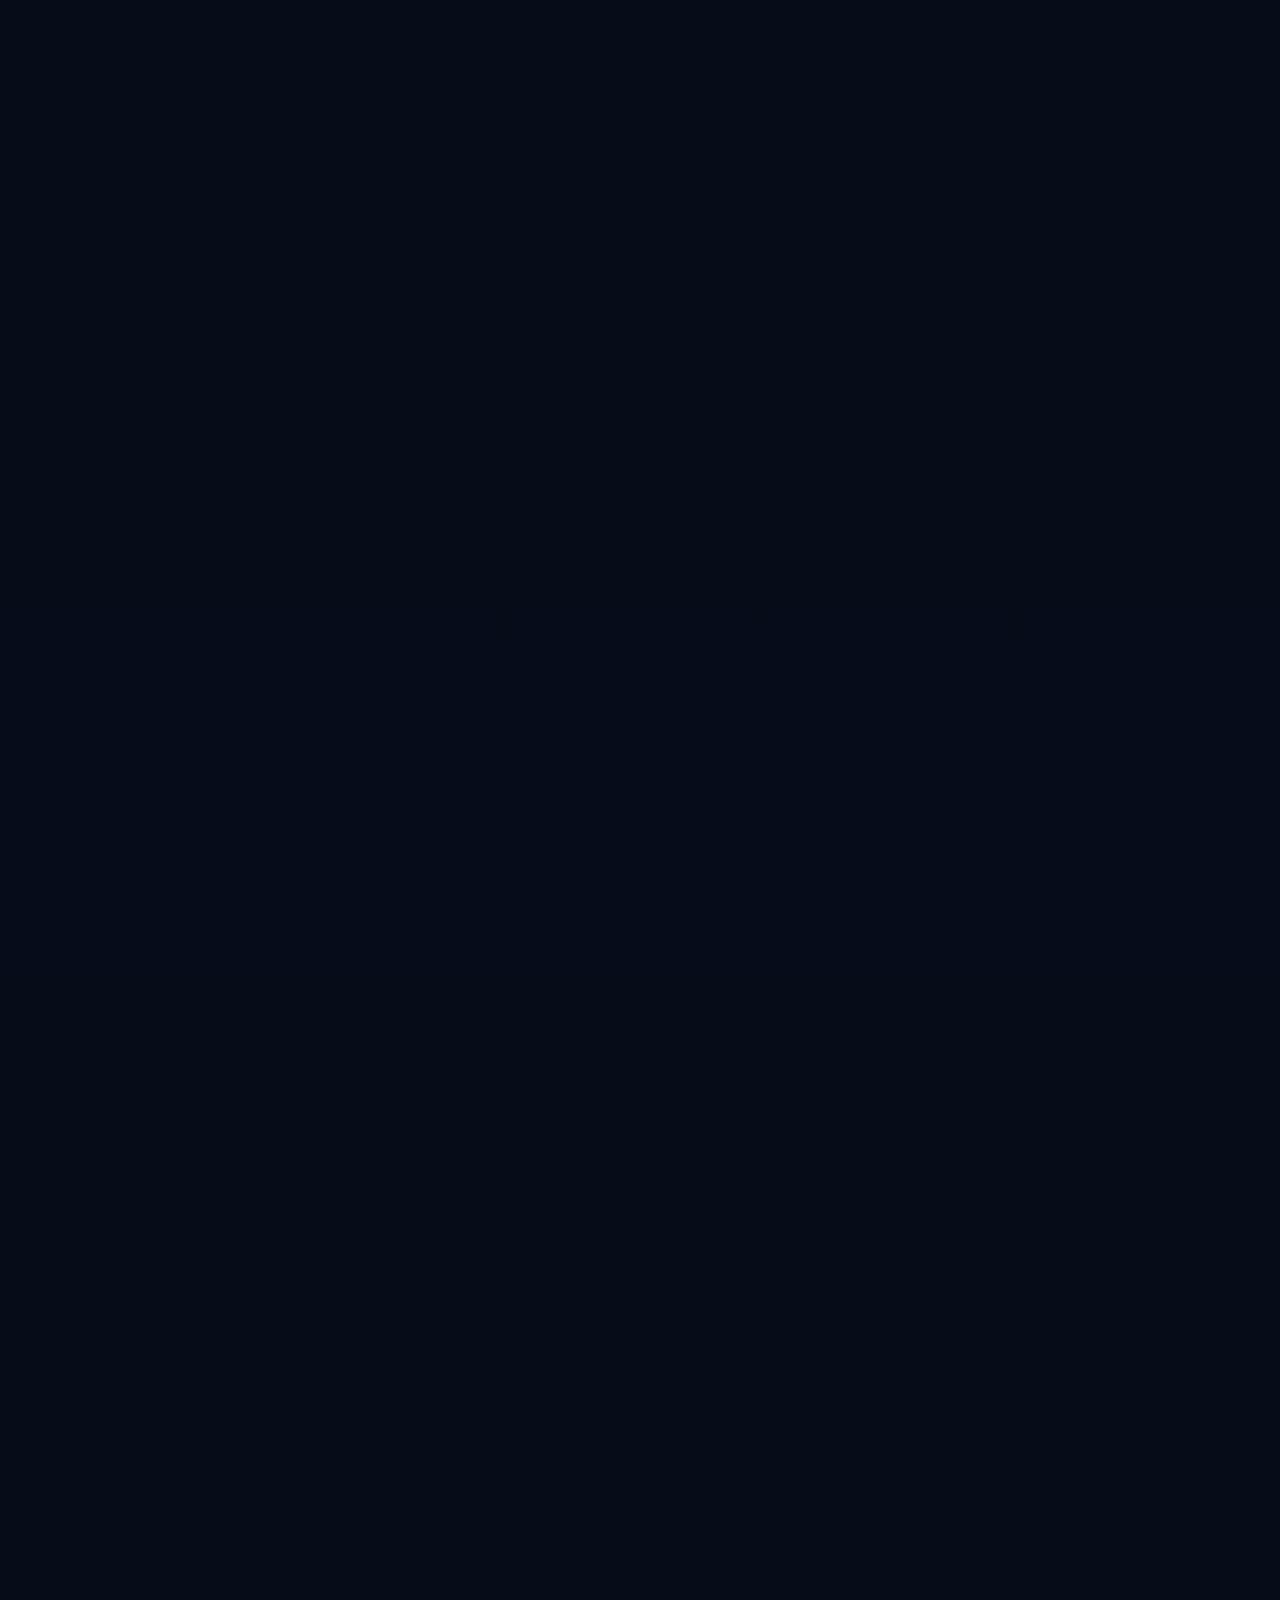
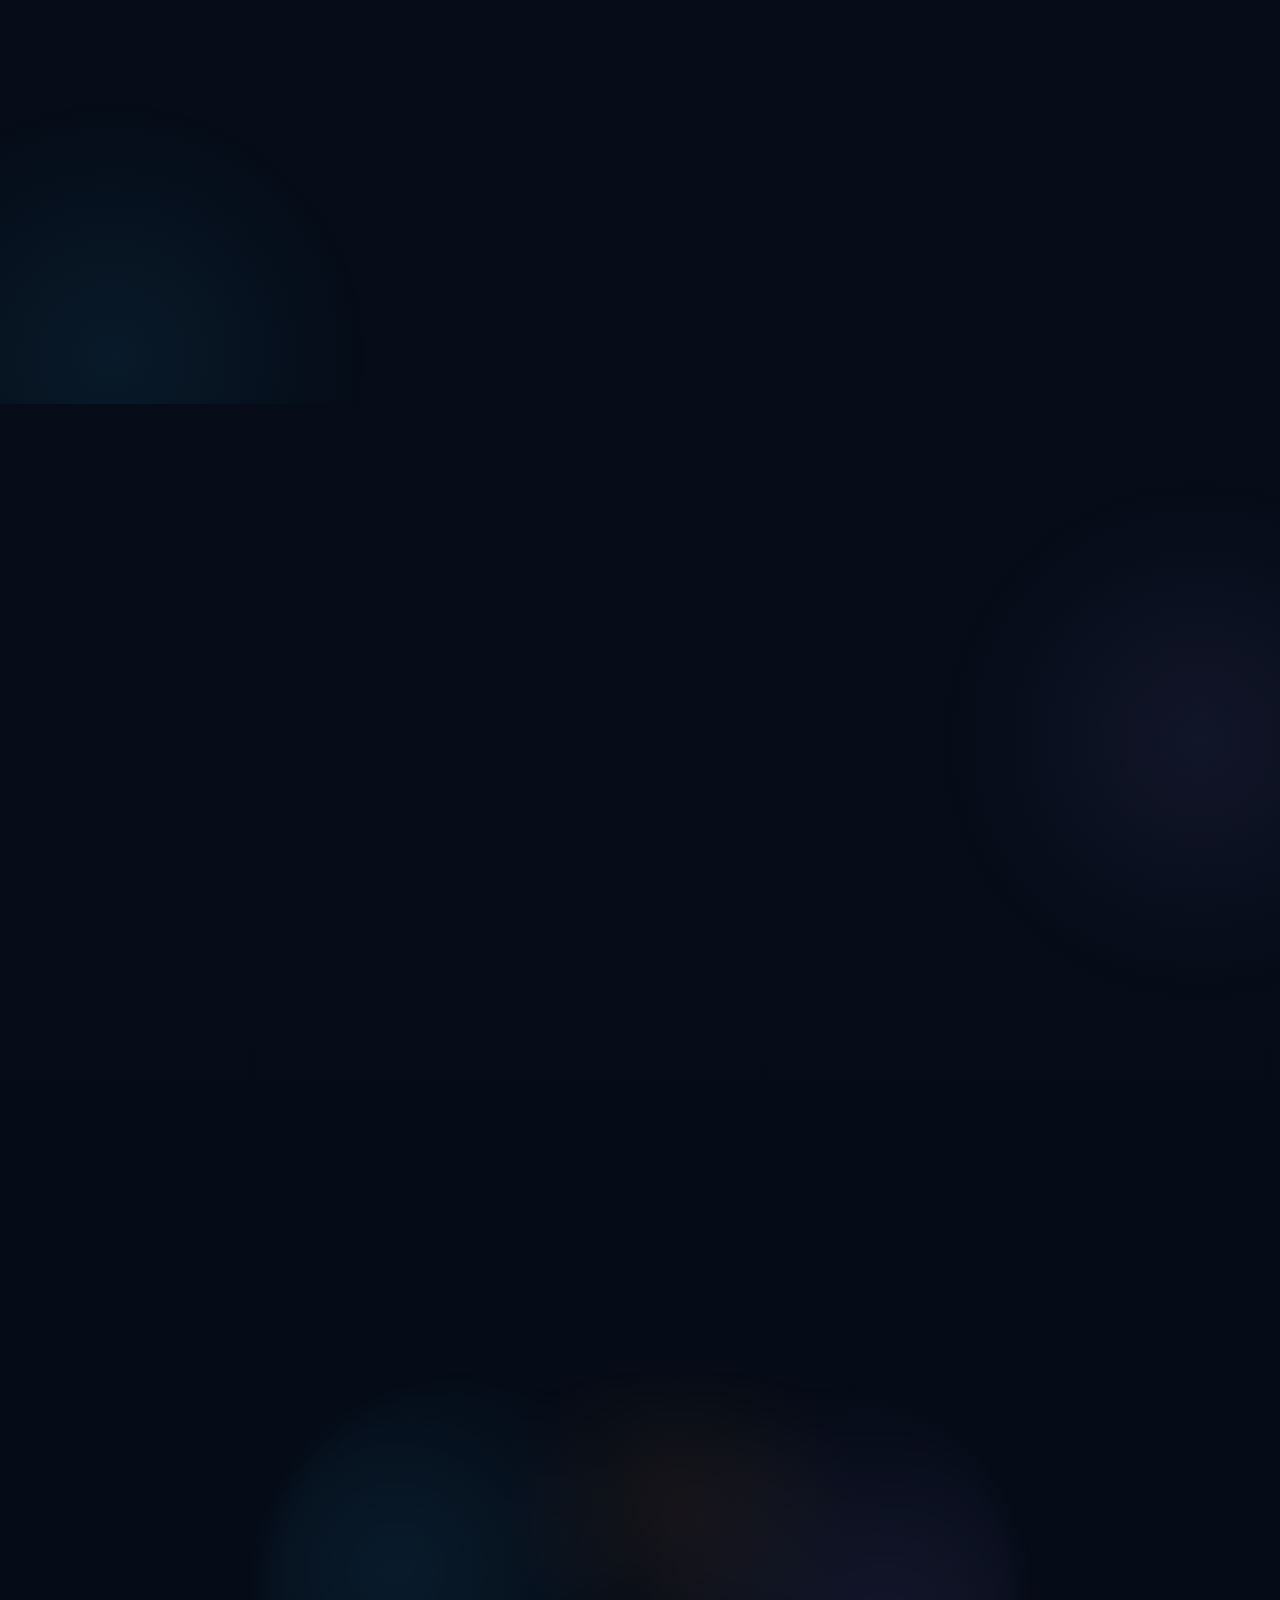
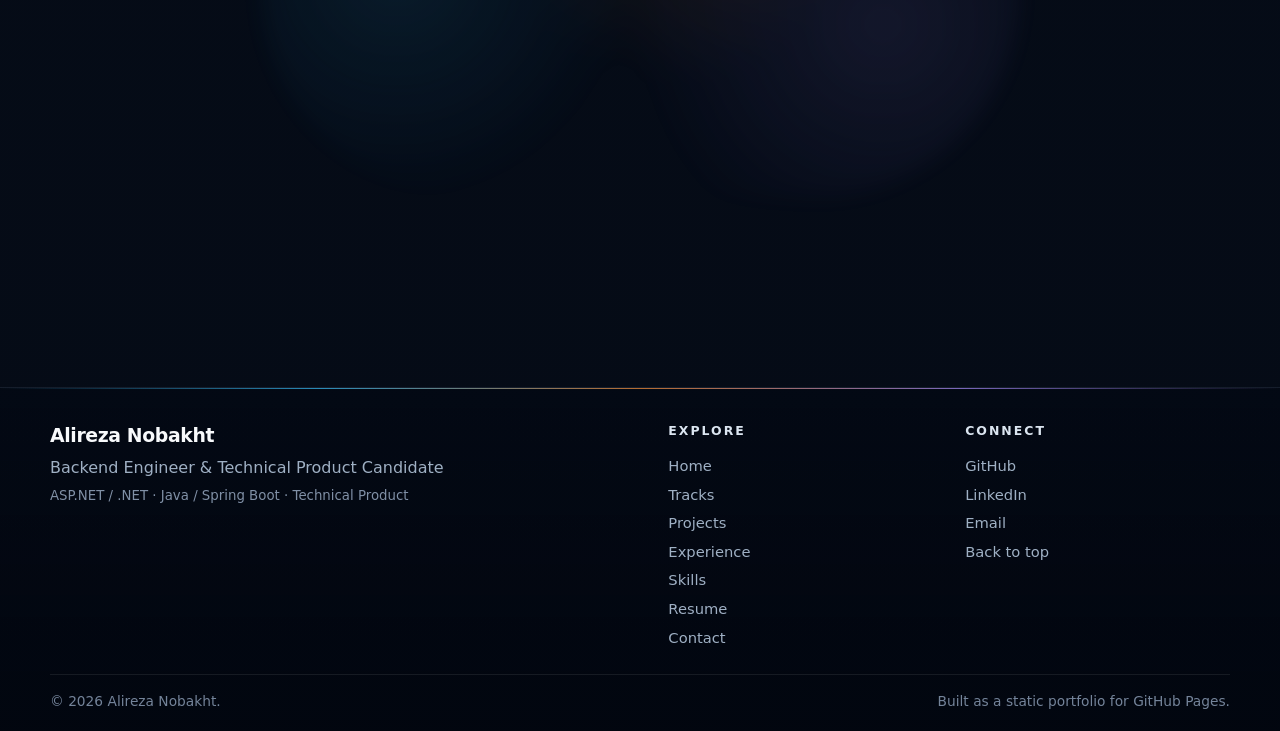
==== commit 53334b52: "Update education details across portfolio and resumes" ====
--- a/index.html
+++ b/index.html
@@ -665,7 +665,7 @@
 <h3>M.Sc. Software Engineering</h3>
 <dl class="credential-meta">
 <div><dt>Institution</dt><dd>Amirkabir University of Technology</dd></div>
-<div><dt>Timeline</dt><dd>2026 – Present · In progress</dd></div>
+<div><dt>Timeline</dt><dd>Oct 2026 – Present · In progress</dd></div>
 </dl>
 </article>
 <article class="credential-card education-card glass">
@@ -676,7 +676,8 @@
 <h3>B.Sc. Computer Engineering</h3>
 <dl class="credential-meta">
 <div><dt>Institution</dt><dd>K.N. Toosi University of Technology</dd></div>
-<div><dt>Timeline</dt><dd>Sep 2022 – 2026 · Graduated</dd></div>
+<div><dt>Timeline</dt><dd>Sep 2022 – Sep 2026 · Graduated</dd></div>
+<div><dt>GPA</dt><dd>18.31 / 20</dd></div>
 </dl>
 <p class="credential-copy">Computer engineering foundation covering algorithms, databases, software engineering, operating systems, networks, embedded systems, and object-oriented programming.</p>
 <div aria-label="Study areas" class="credential-chips">
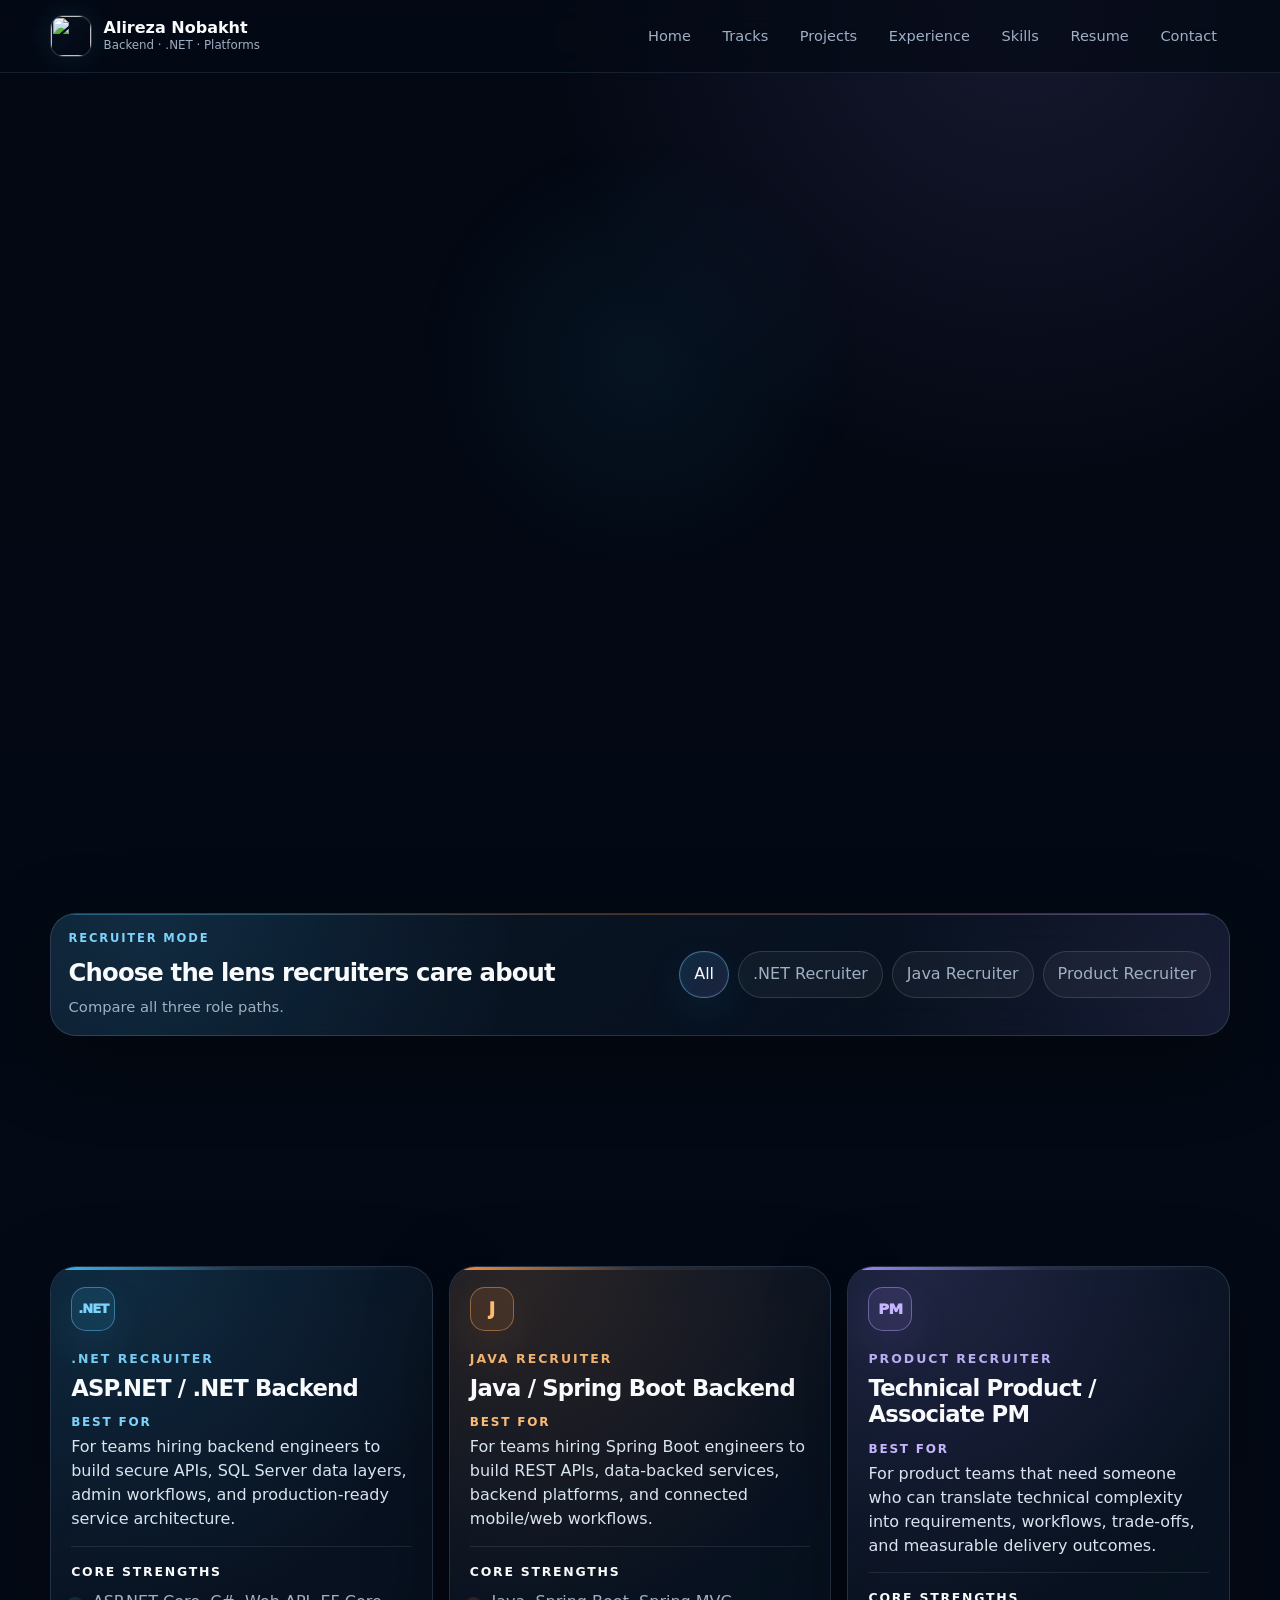
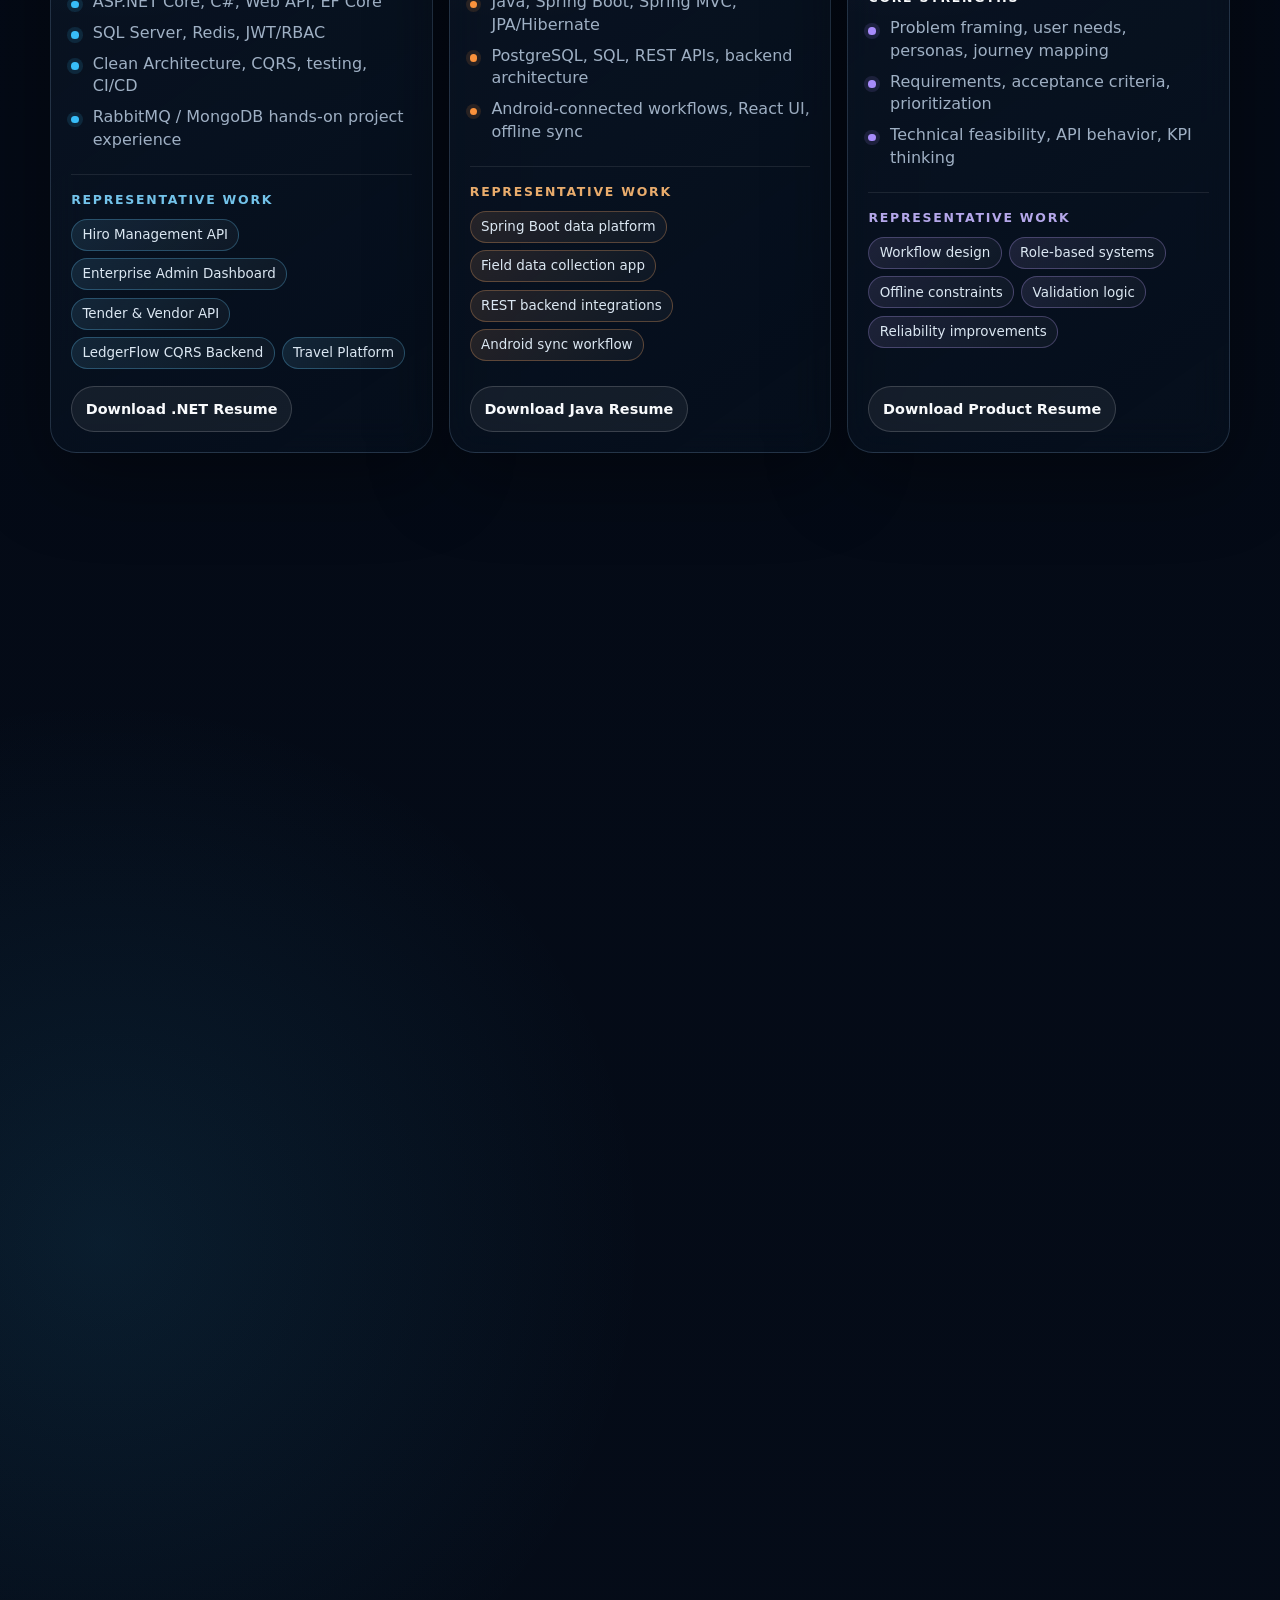
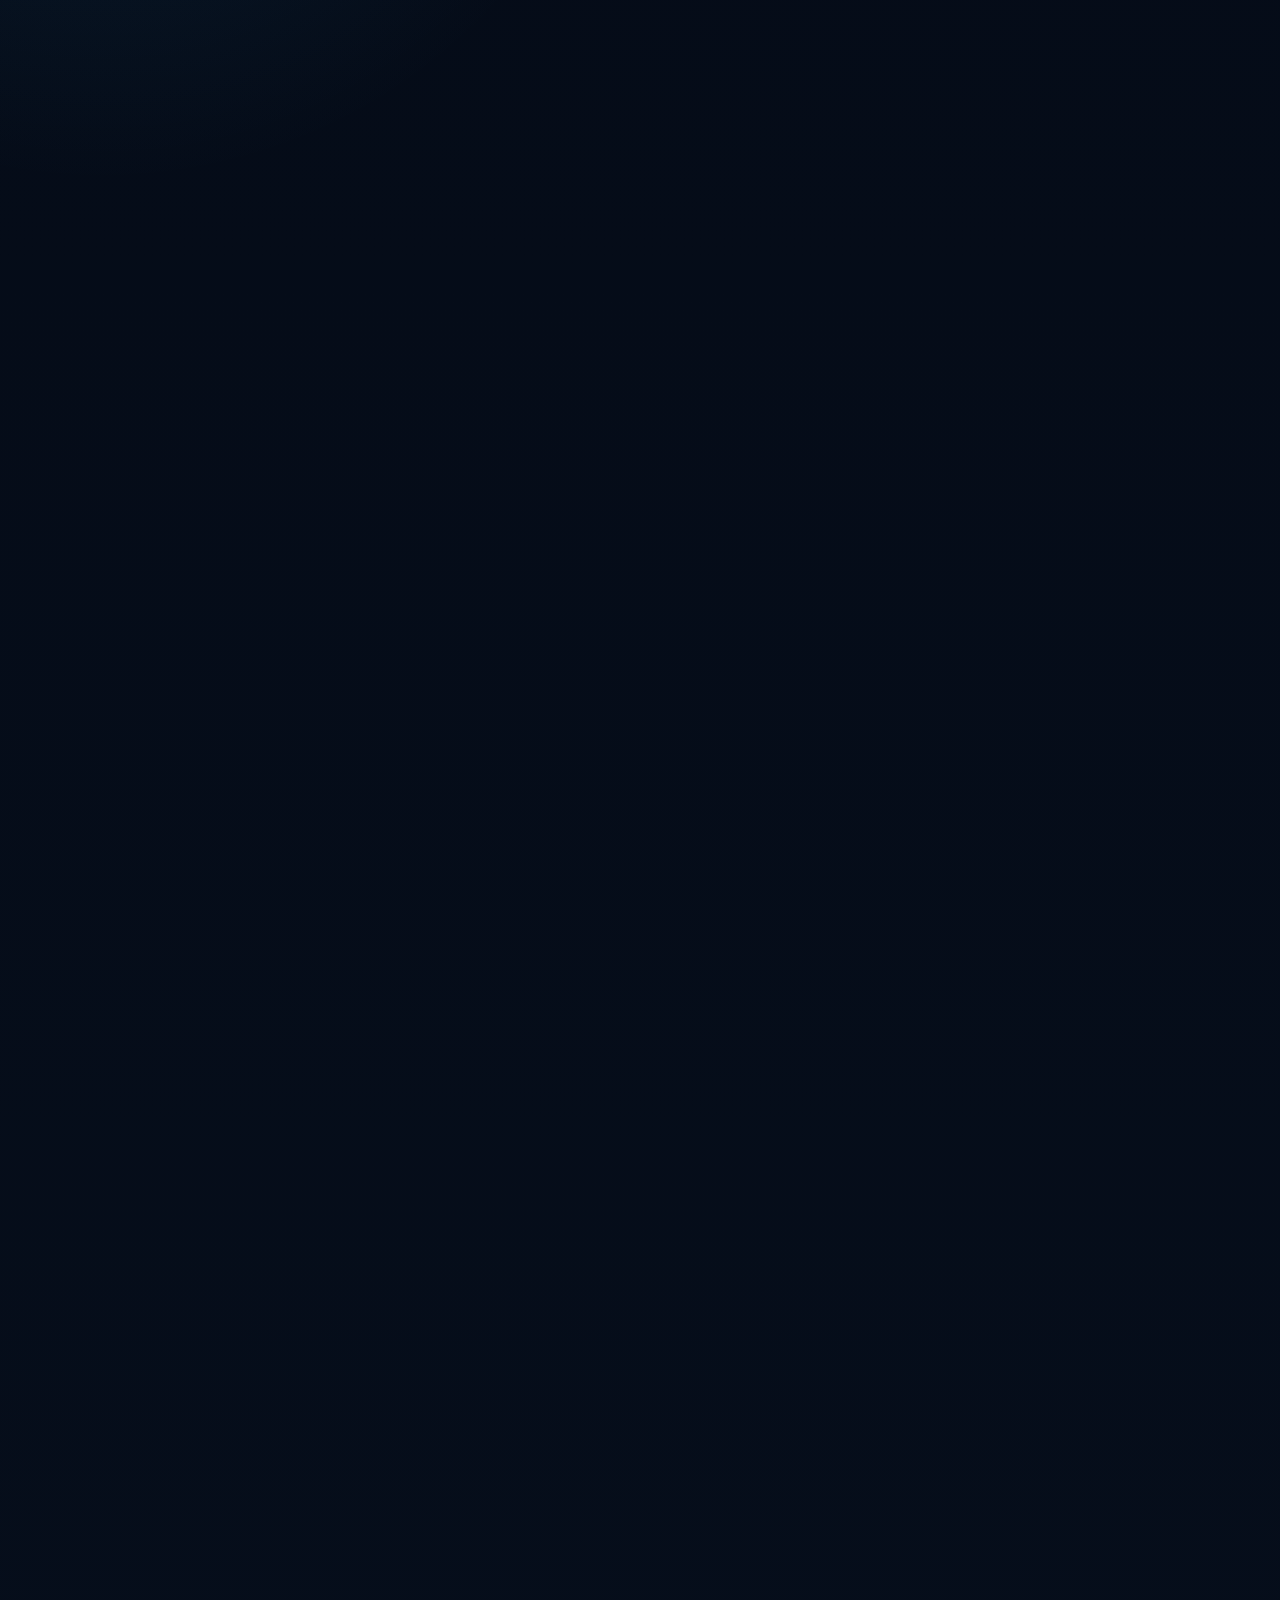
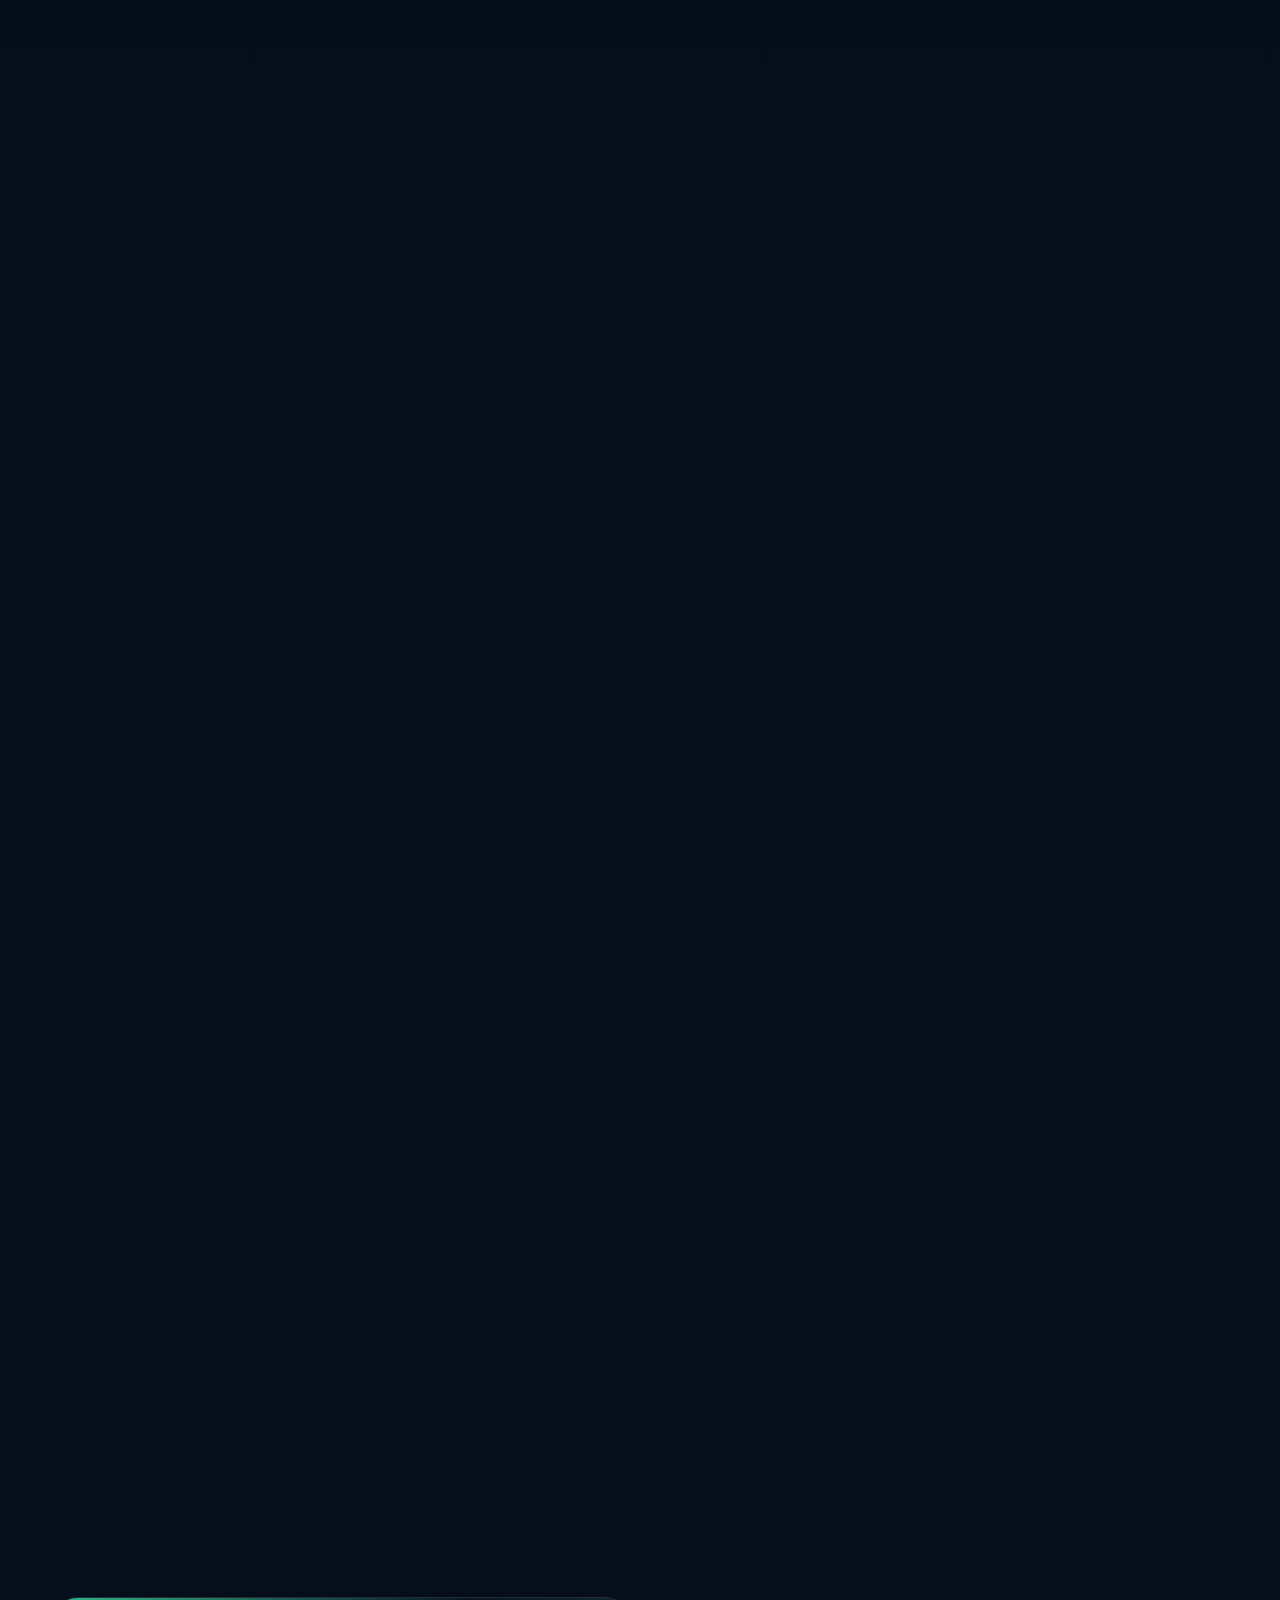
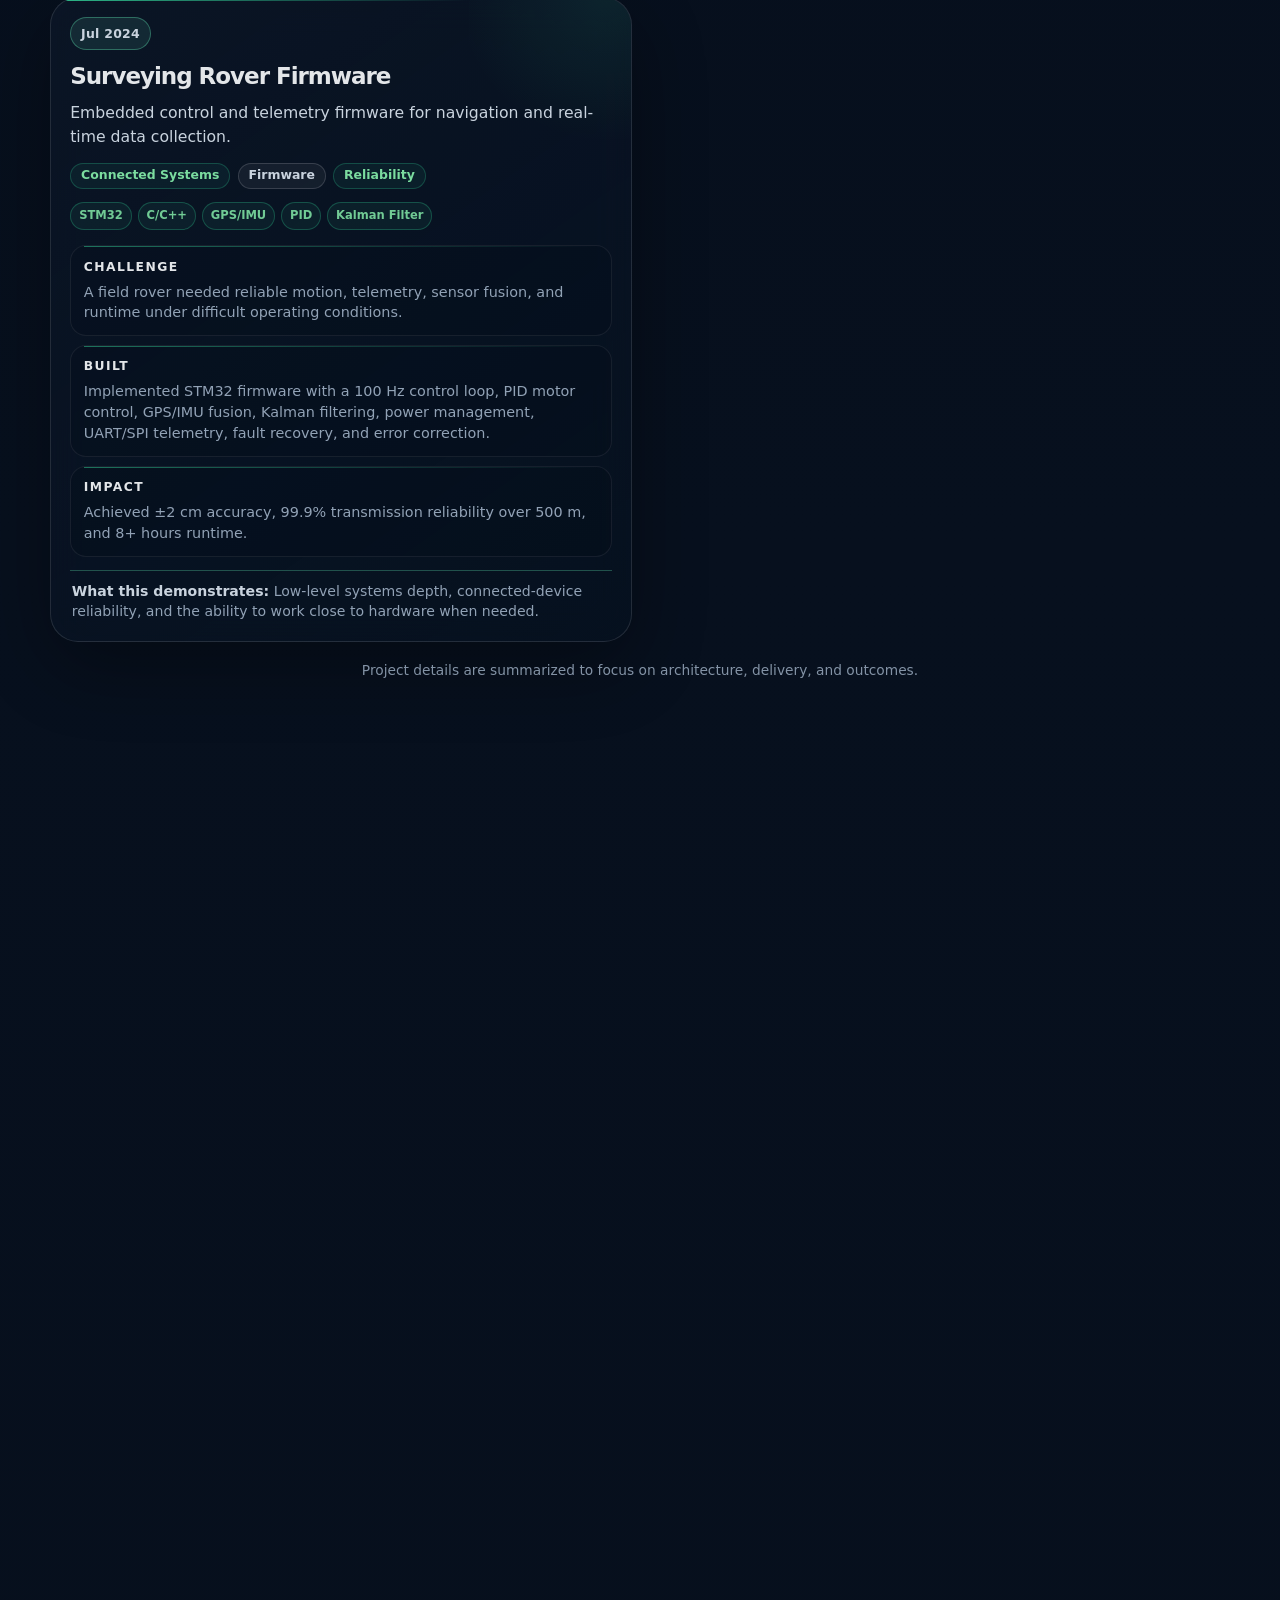
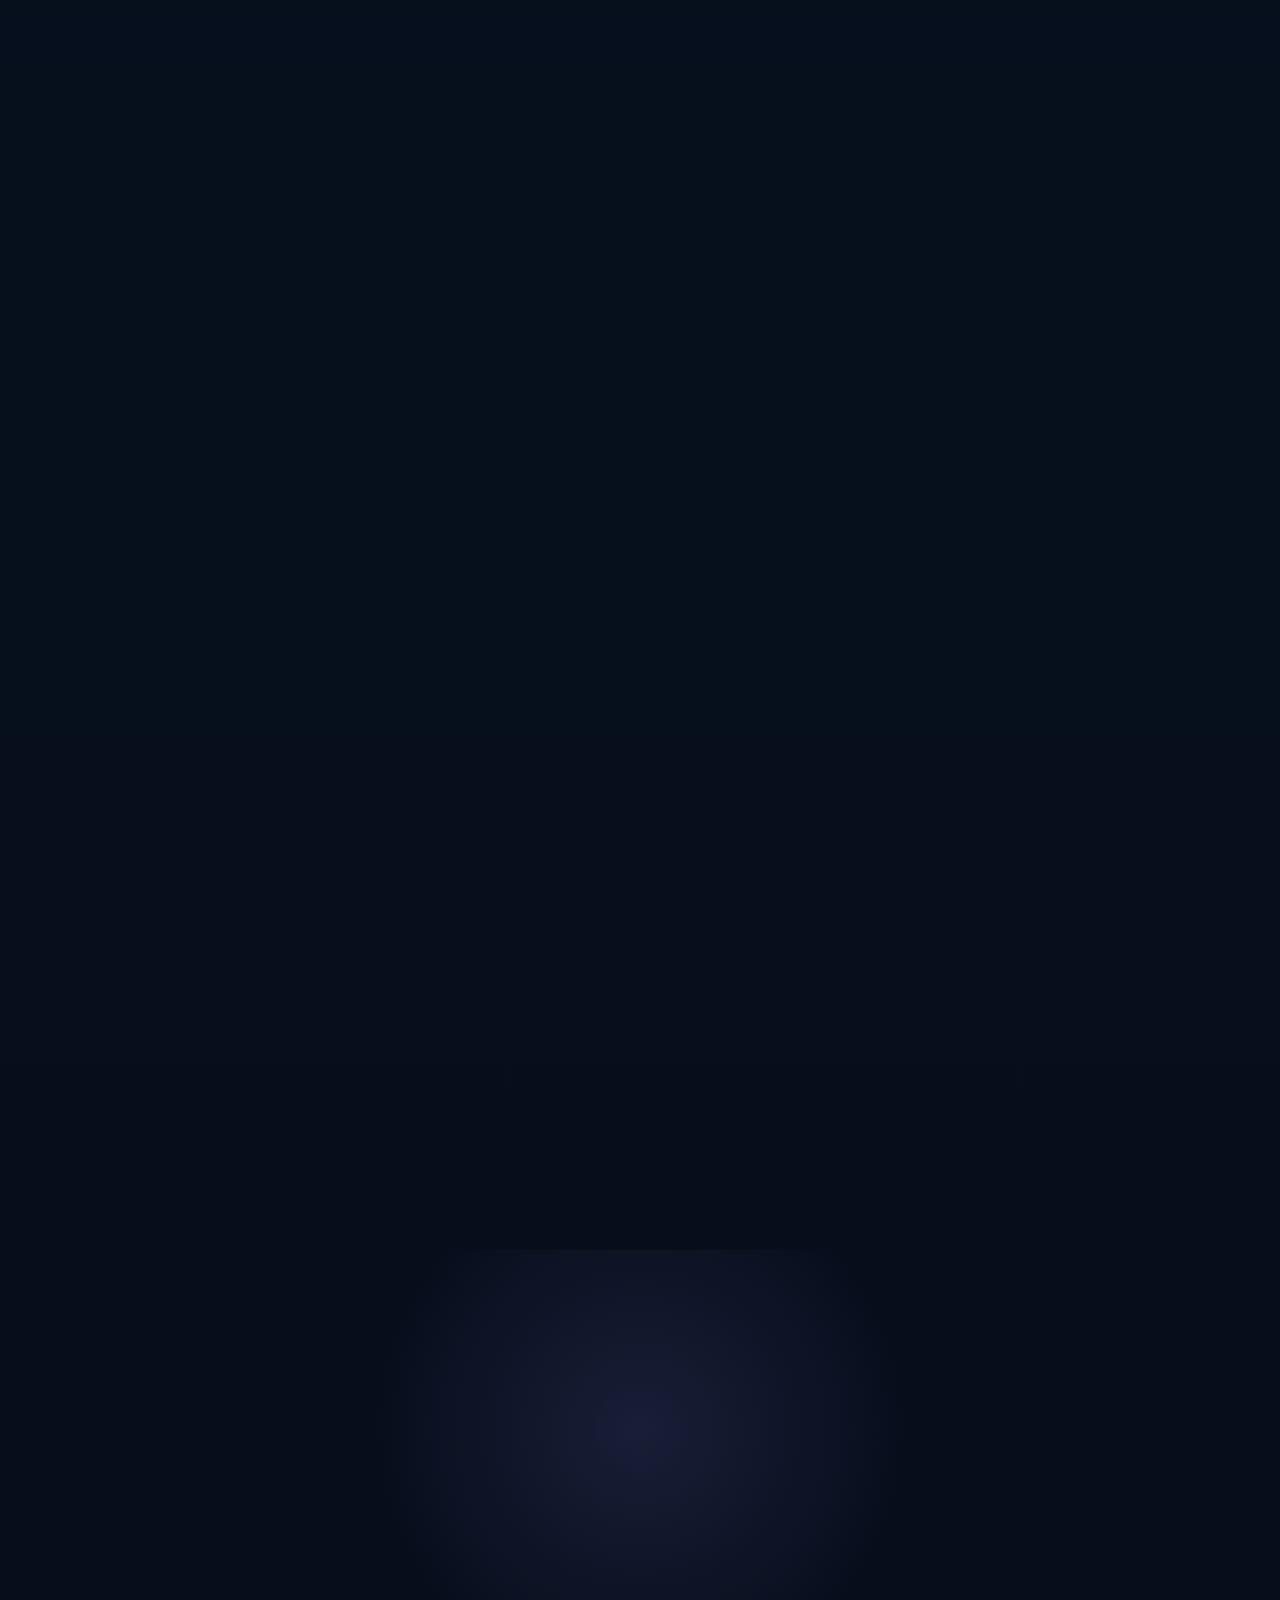
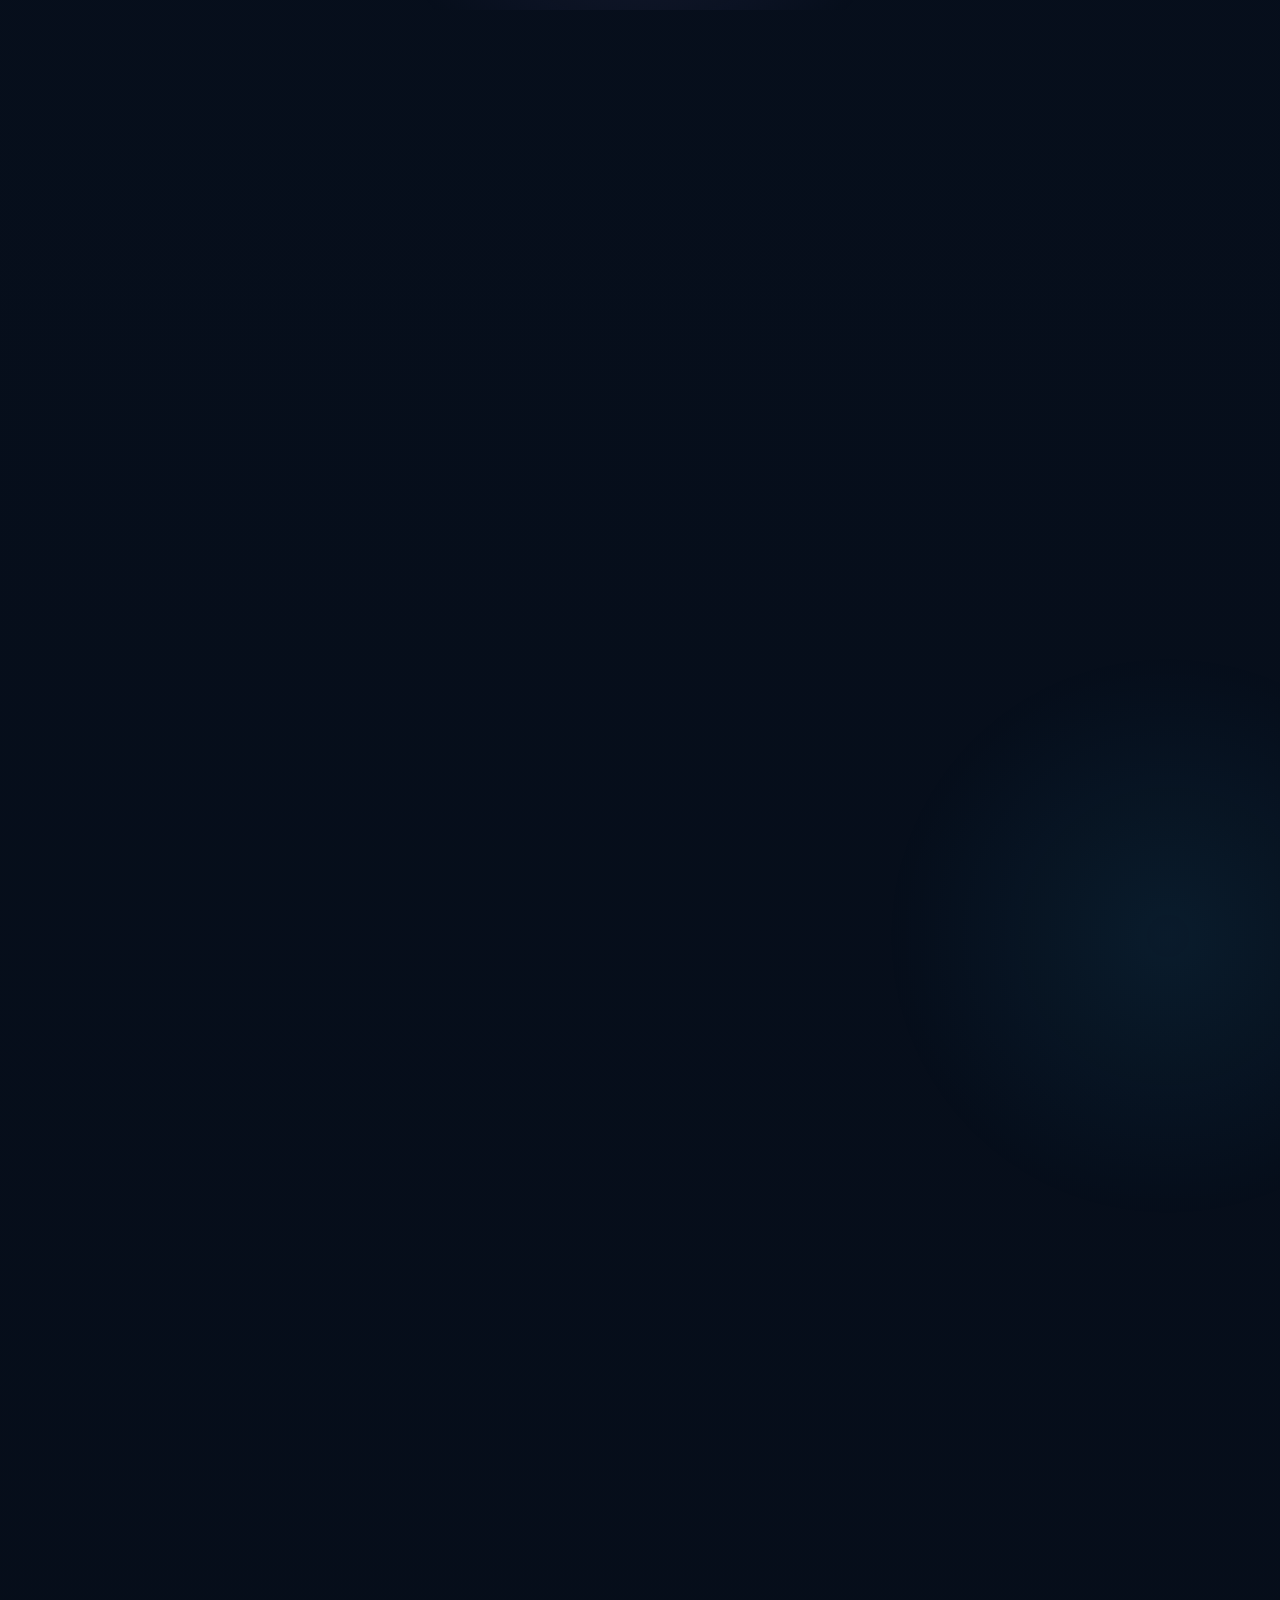
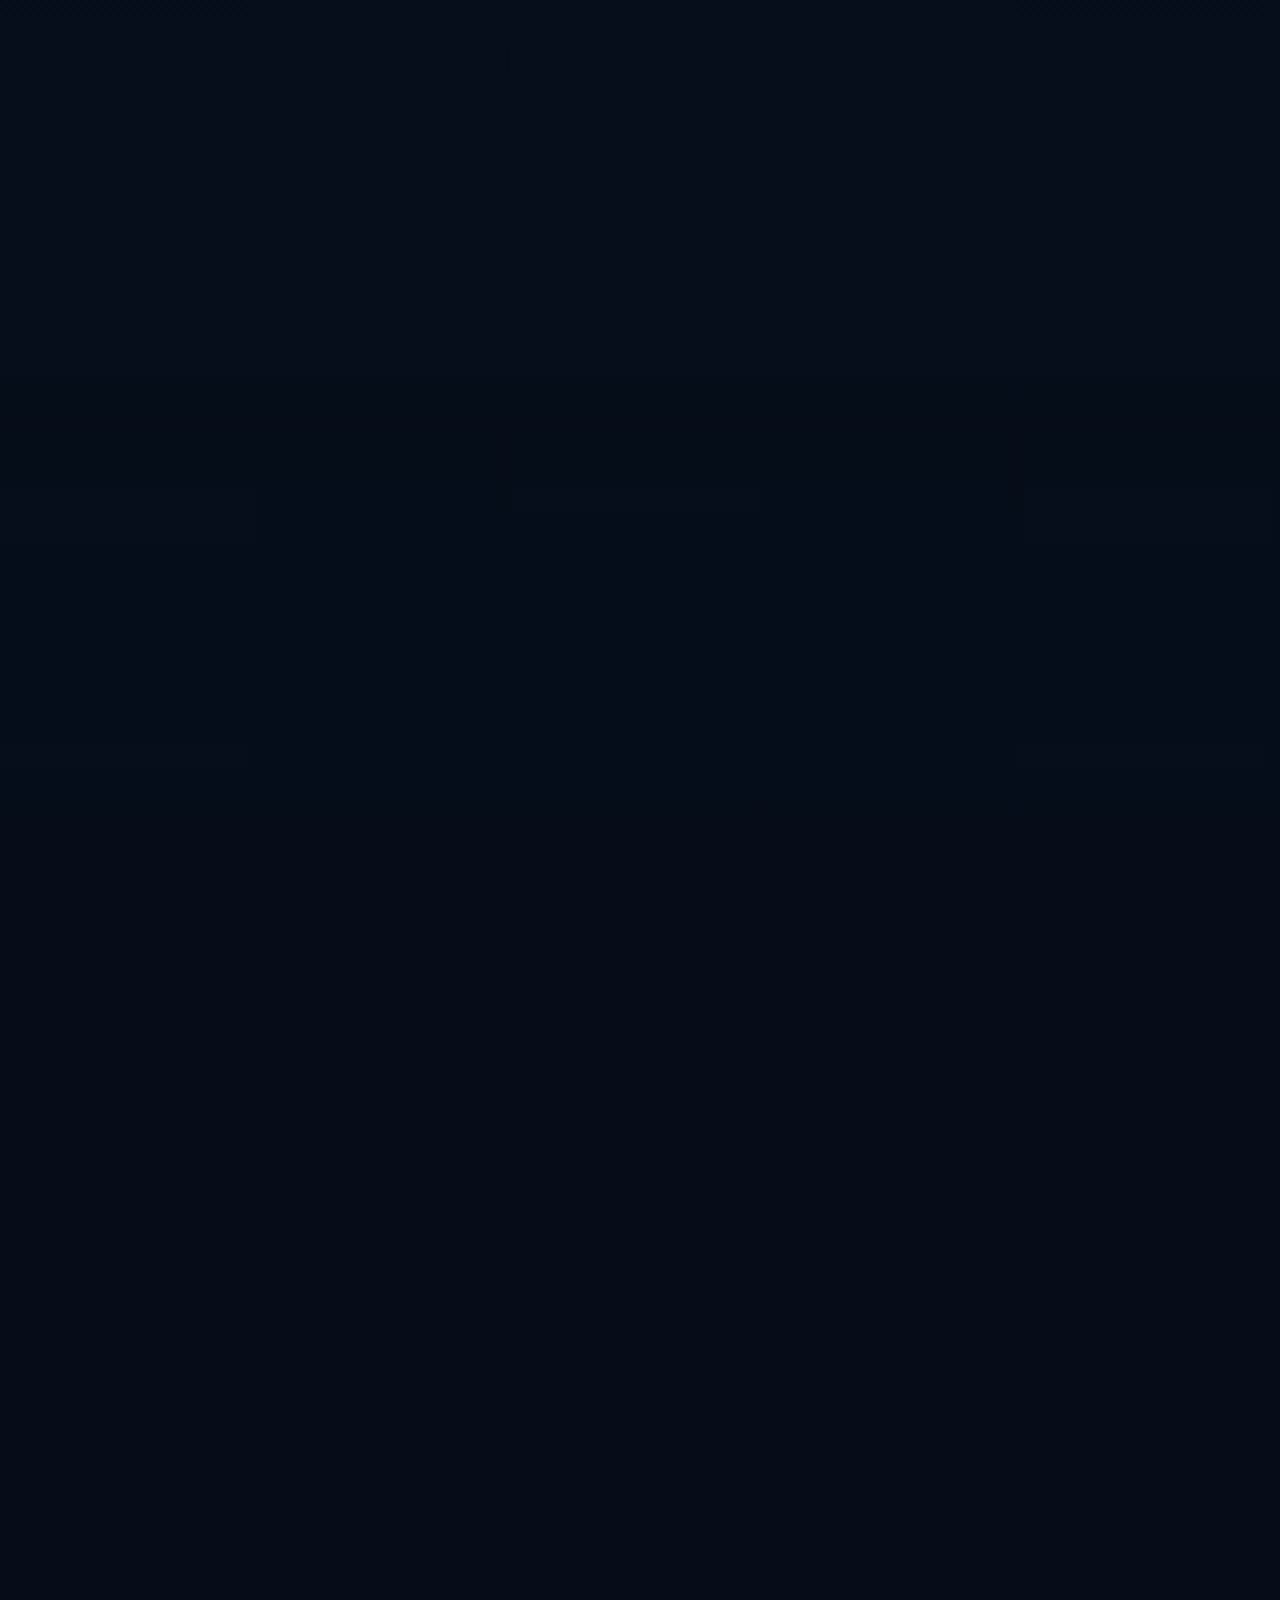
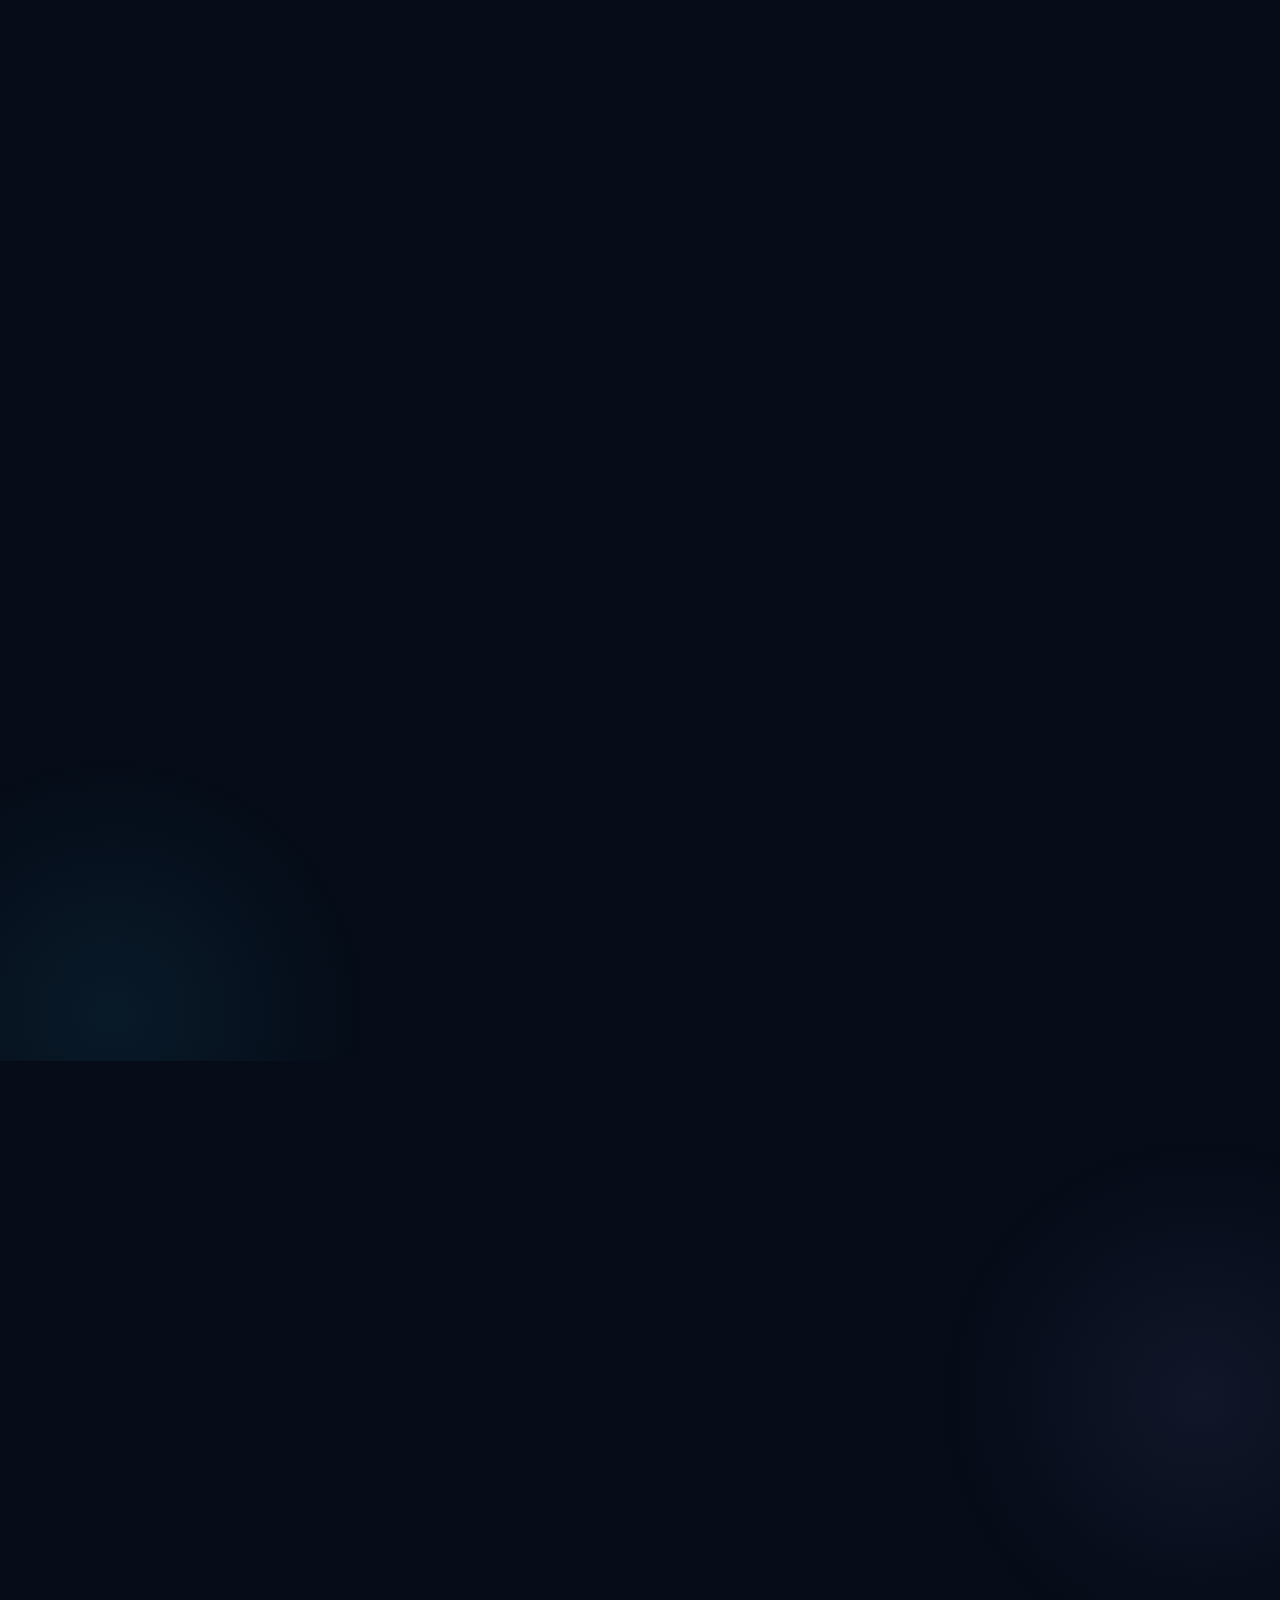
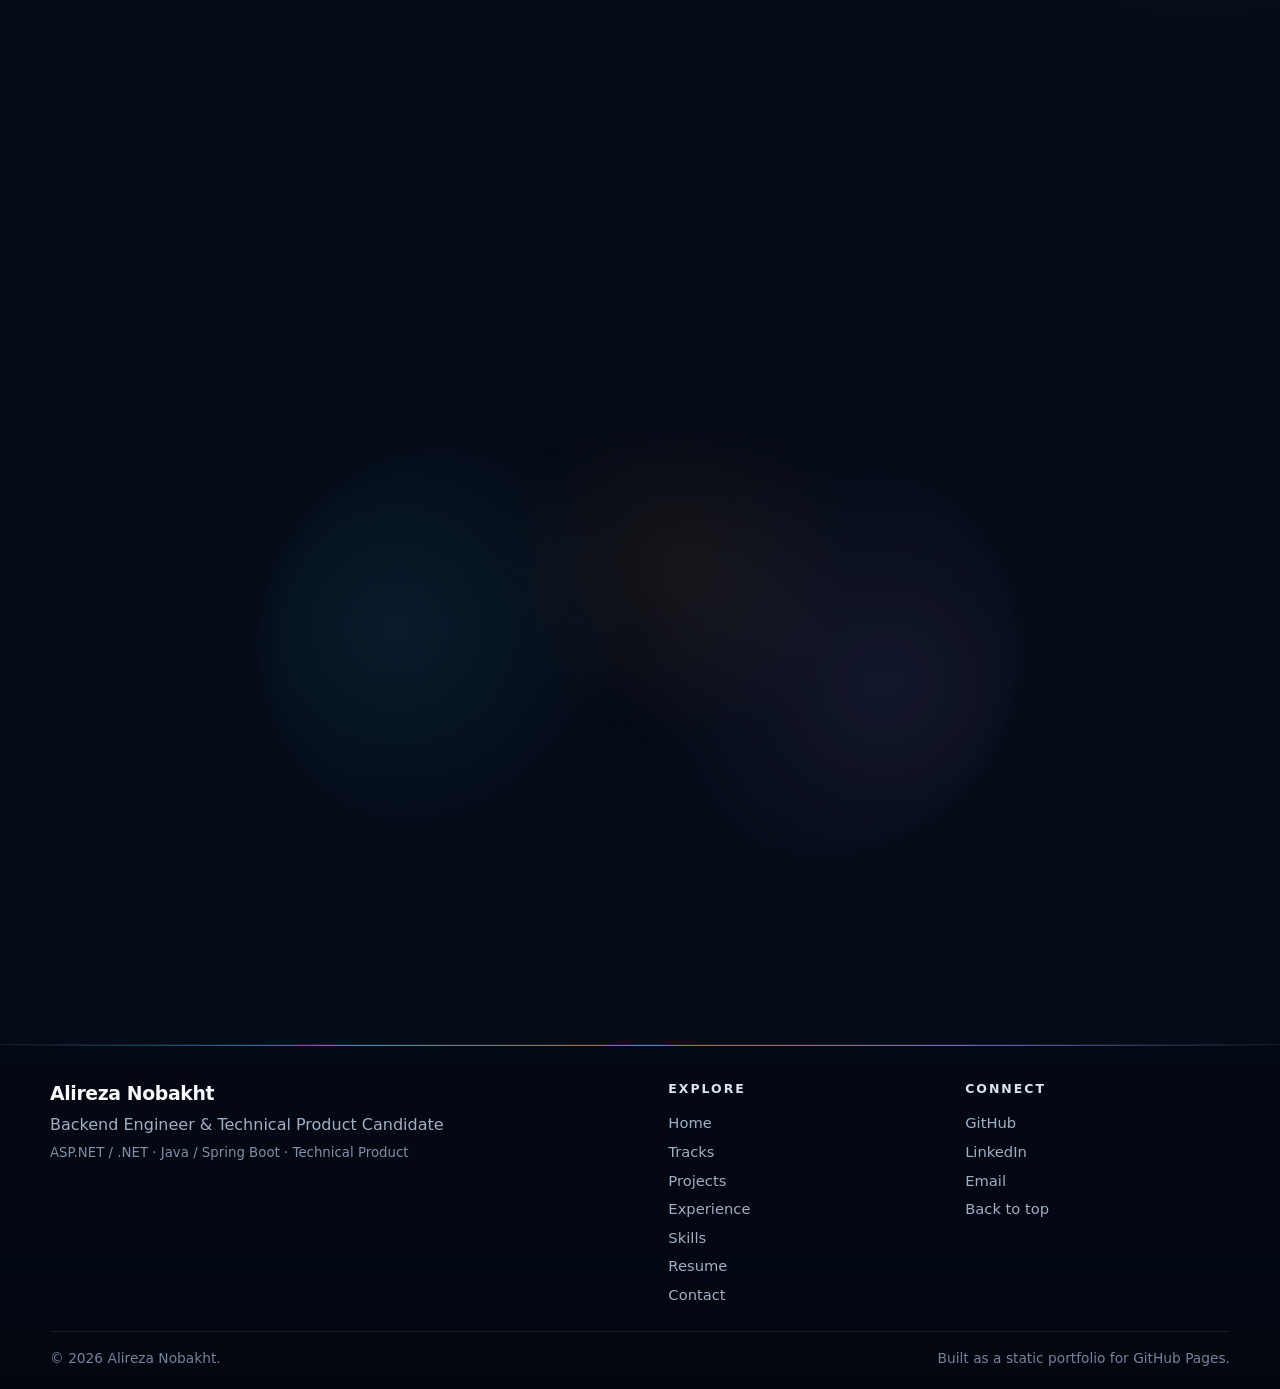
==== commit e8219a2c: "Add Top Tec ERP experience" ====
--- a/index.html
+++ b/index.html
@@ -562,10 +562,55 @@
 <ol class="timeline experience-timeline premium-experience-timeline reveal">
 <li class="experience-entry is-current">
 <div class="time-marker experience-date">
-<span>Feb 2024 – Present</span>
+<span>Aug 2026 – Present</span>
 <em>Current role</em>
 </div>
 <article class="glass experience-card experience-card-primary" tabindex="0">
+<div class="experience-card-top">
+<div class="experience-title-block">
+<h3>Backend Developer &amp; Software Engineer</h3>
+<p class="company">Tadbir Afzar Poshtiban Tec (Top Tec) · EPC Group · Tehran, Iran · Full-time, On-site</p>
+</div>
+<div aria-label="Role relevance" class="experience-tags">
+<span>.NET Backend</span>
+<span>ERP / EPC</span>
+<span>Engineering</span>
+<span>Commercial Workflows</span>
+</div>
+</div>
+<p class="experience-summary">Contribute to ERP projects in the EPC domain, focusing on engineering workflows and supporting selected commercial processes.</p>
+<div aria-label="Selected experience highlights" class="experience-highlights">
+<span>ASP.NET Core &amp; C#</span>
+<span>Entity Framework Core</span>
+<span>Microsoft SQL Server</span>
+<span>Legal, financial &amp; contract workflows</span>
+</div>
+<div class="experience-contribution-grid">
+<section class="experience-contribution">
+<h4>EPC Engineering</h4>
+<p>Contribute to ERP project work, with a primary focus on engineering workflows.</p>
+</section>
+<section class="experience-contribution">
+<h4>Commercial Workflows</h4>
+<p>Take part in selected commercial areas and build understanding of how they connect to EPC projects.</p>
+</section>
+<section class="experience-contribution">
+<h4>Business Context</h4>
+<p>Develop business knowledge across engineering, commercial, legal, financial, and contractual processes.</p>
+</section>
+<section class="experience-contribution">
+<h4>.NET &amp; Data</h4>
+<p>Work with ASP.NET Core, C#, Entity Framework Core, and Microsoft SQL Server.</p>
+</section>
+</div>
+<p class="experience-value"><strong>Professional focus:</strong> ERP engineering and commercial workflows across the EPC domain.</p>
+</article>
+</li>
+<li class="experience-entry">
+<div class="time-marker experience-date">
+<span>Feb 2024 – Aug 2026</span>
+</div>
+<article class="glass experience-card" tabindex="0">
 <div class="experience-card-top">
 <div class="experience-title-block">
 <h3>Software Developer &amp; Embedded Systems Engineer</h3>
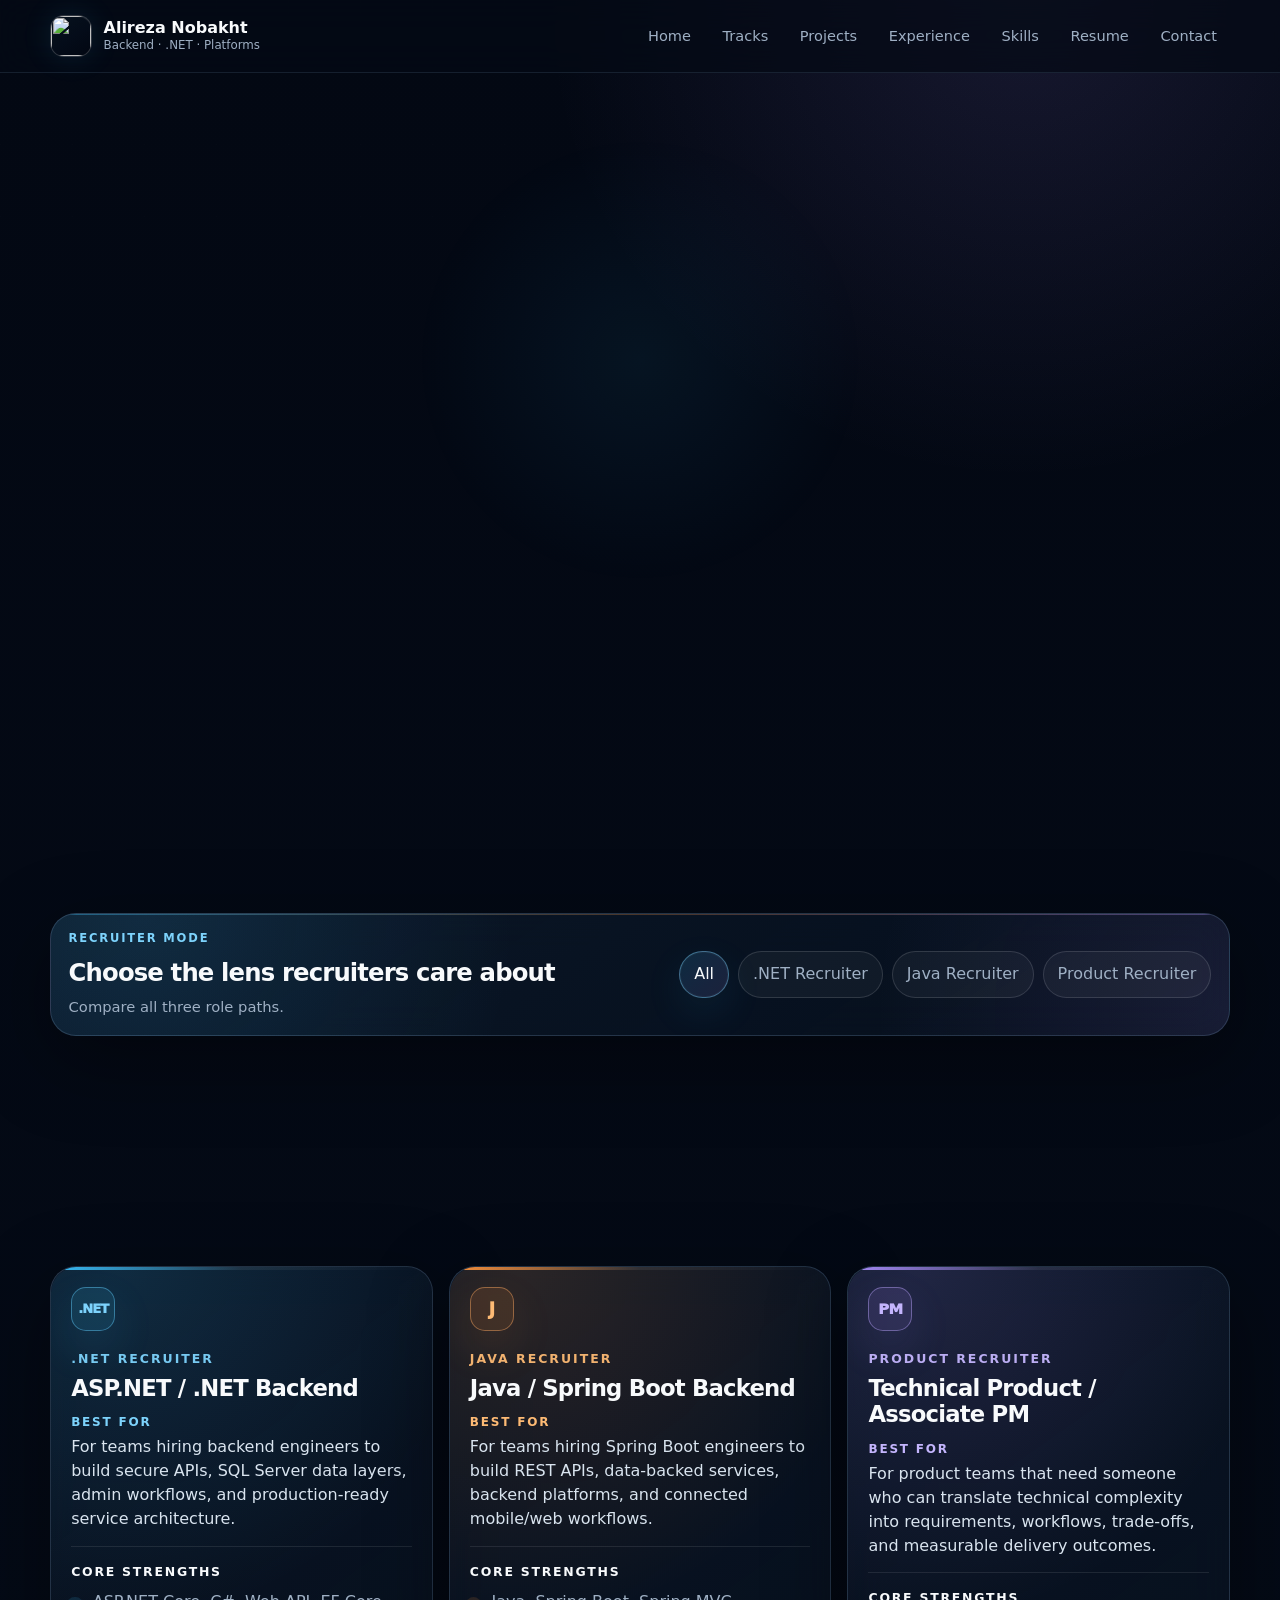
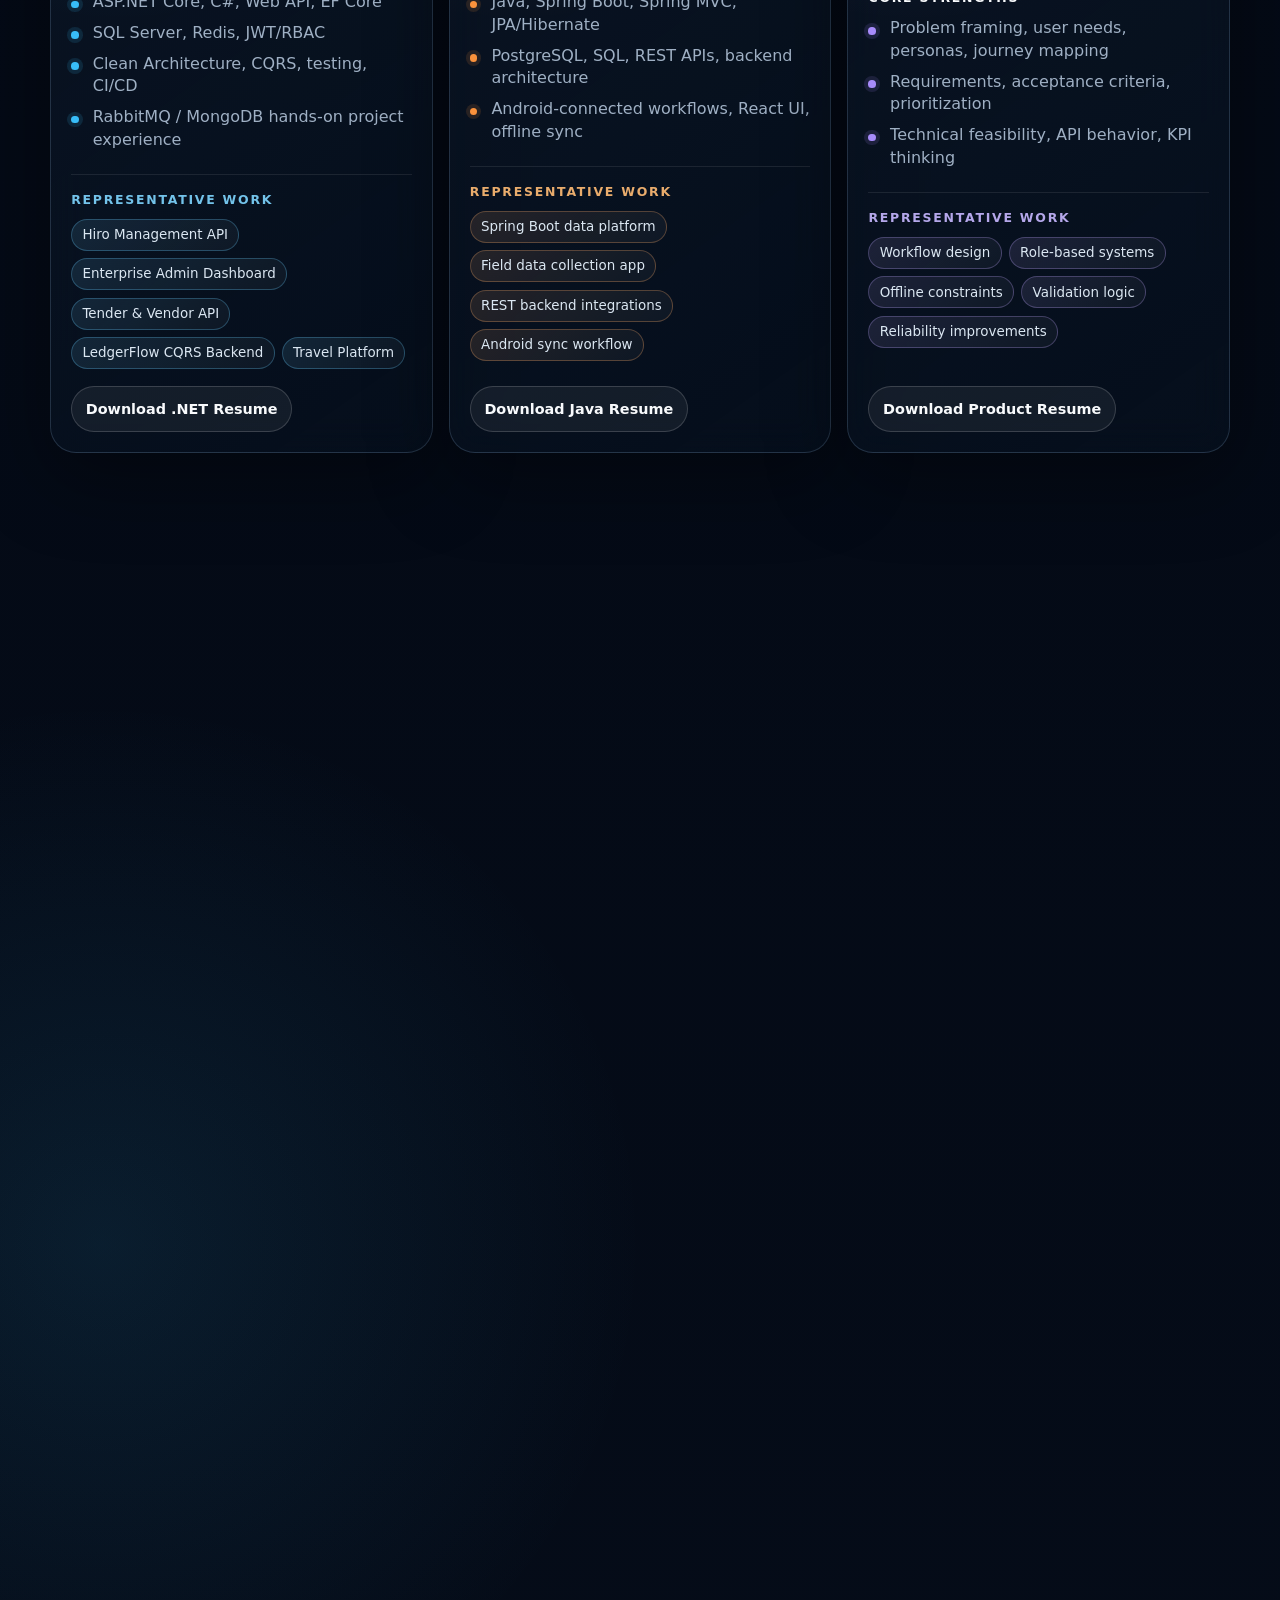
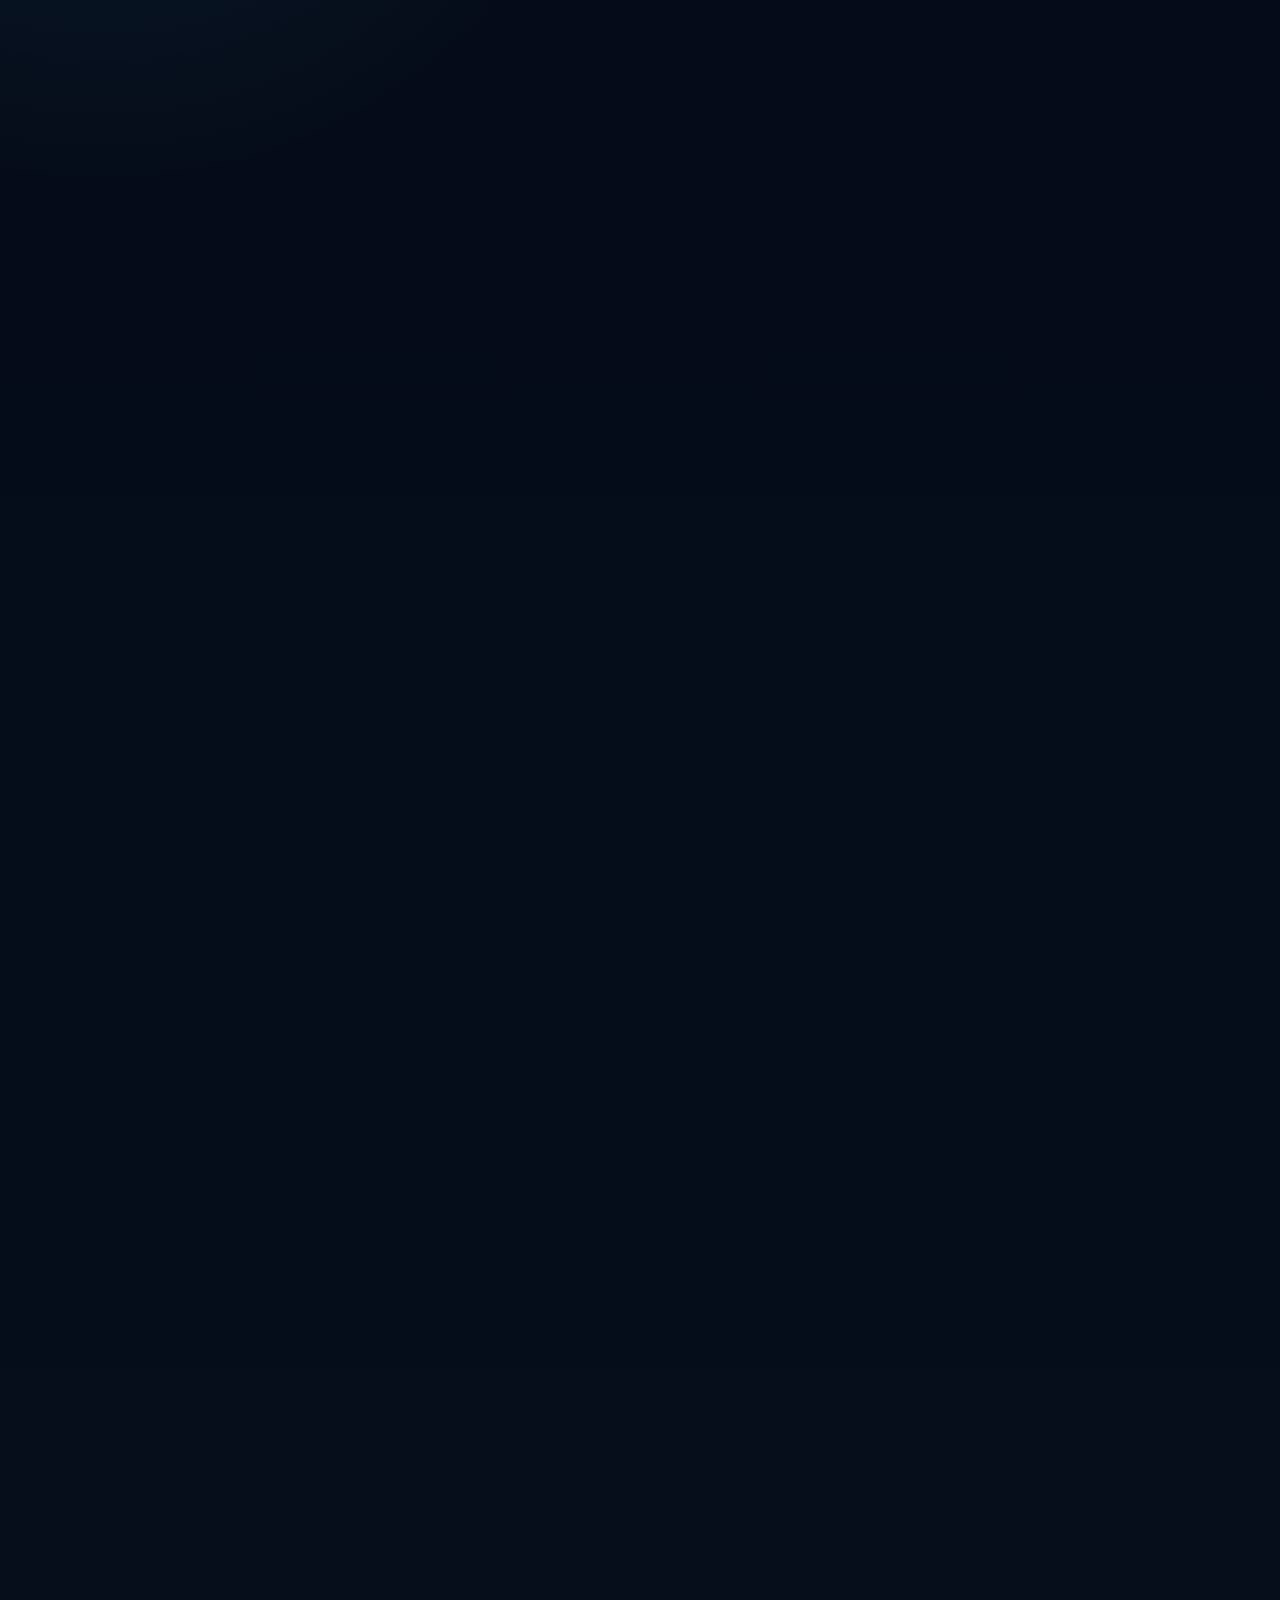
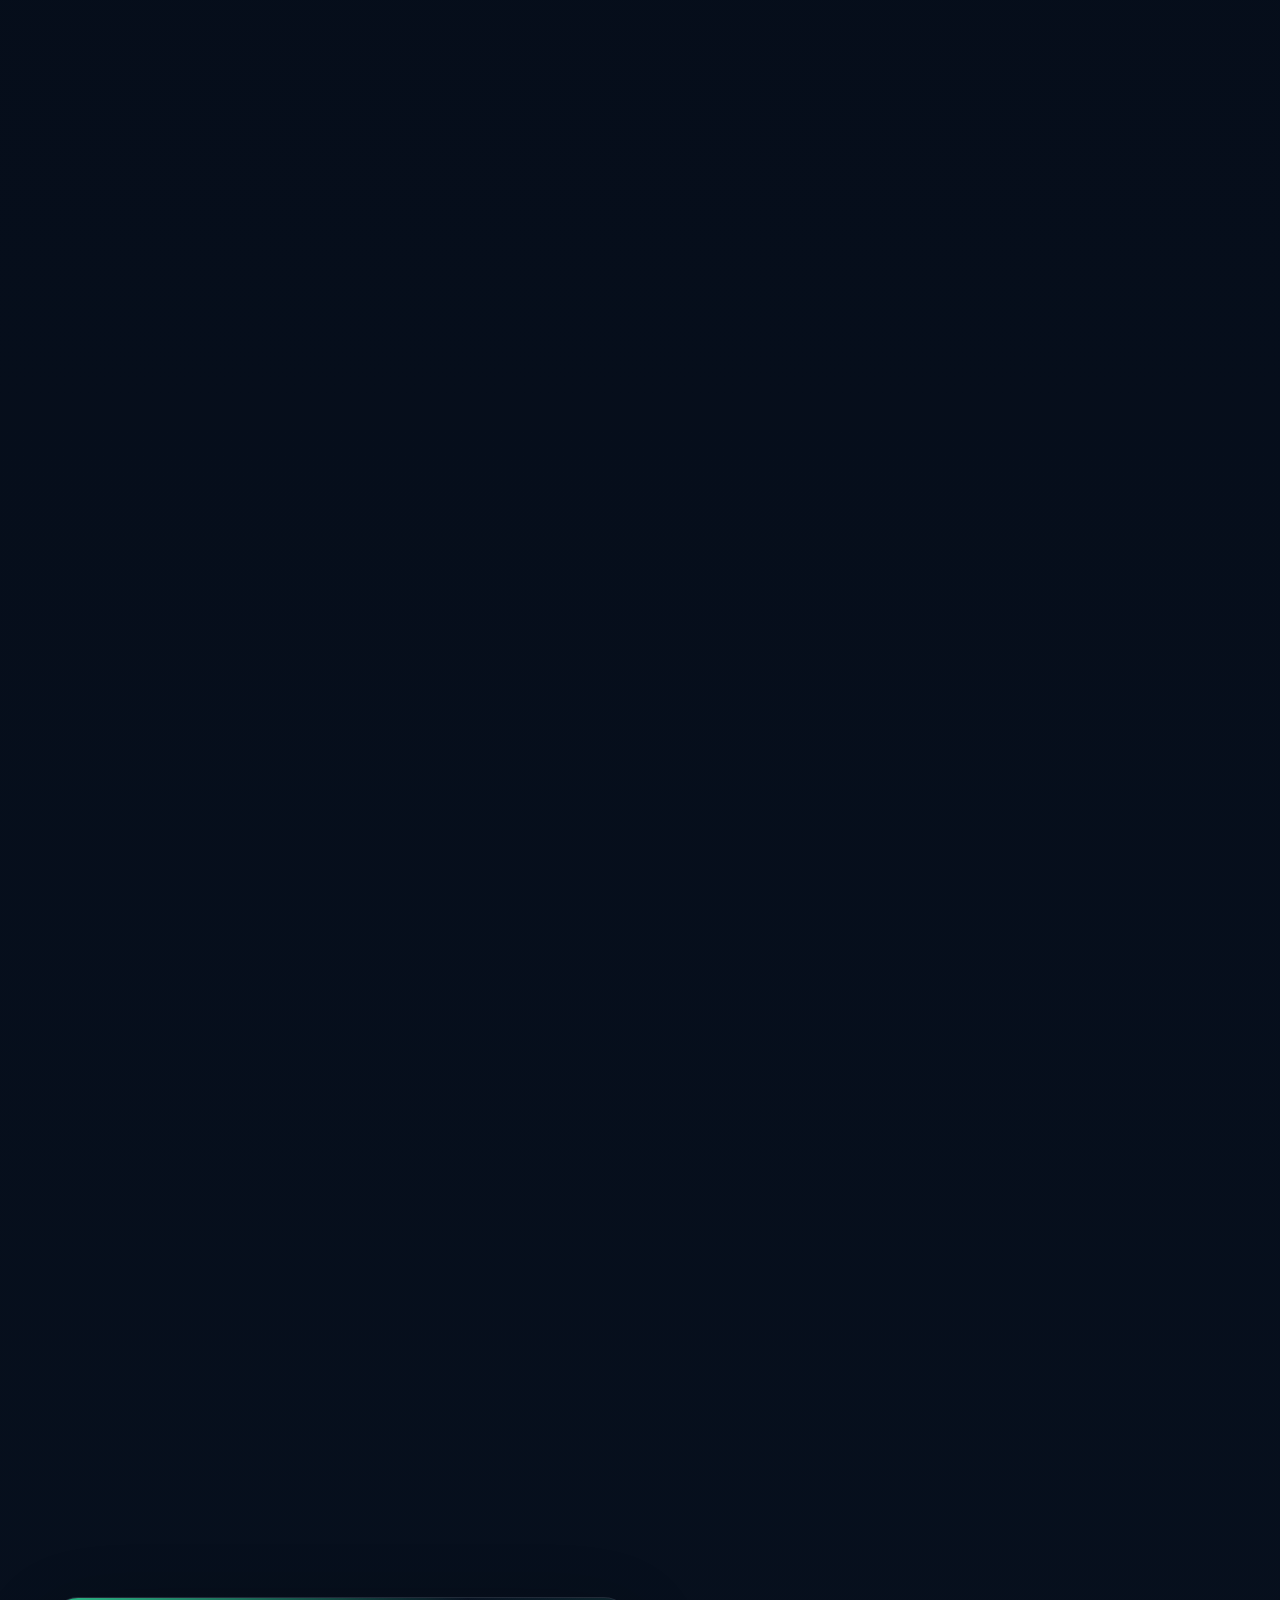
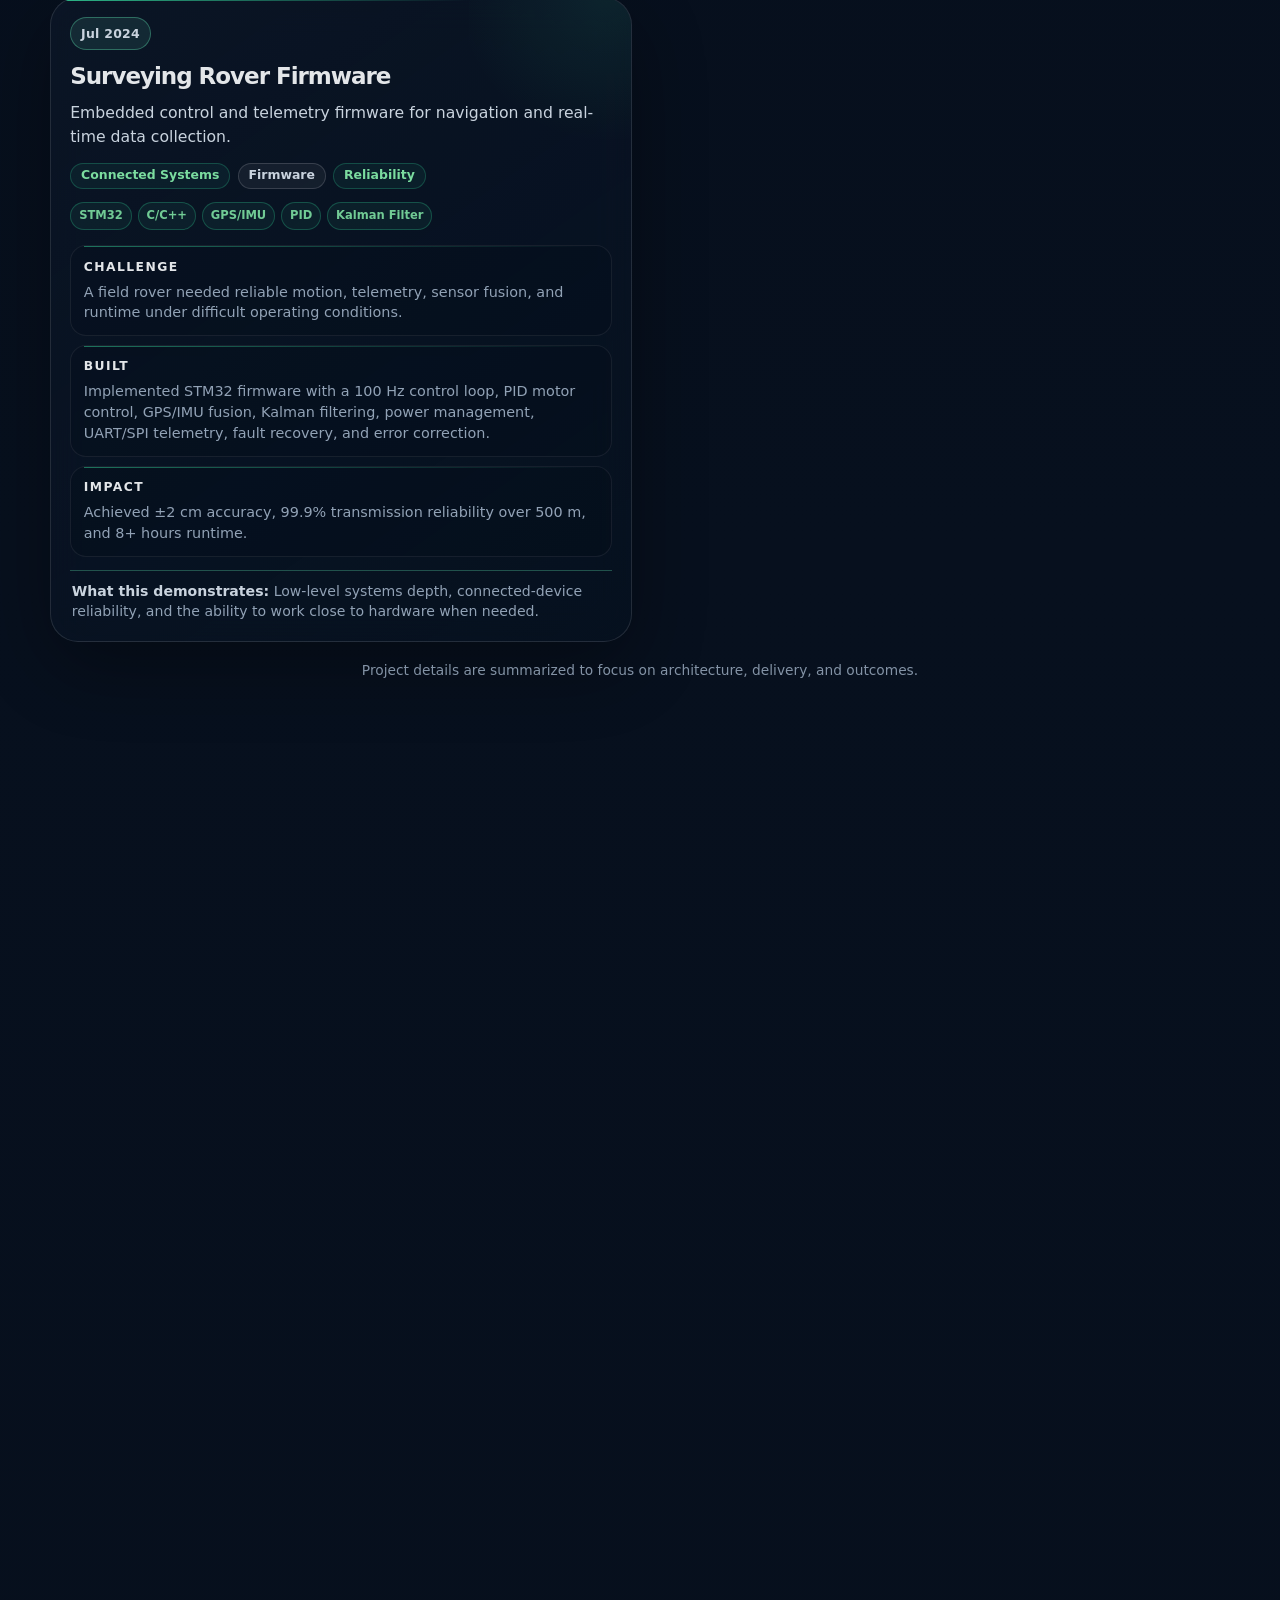
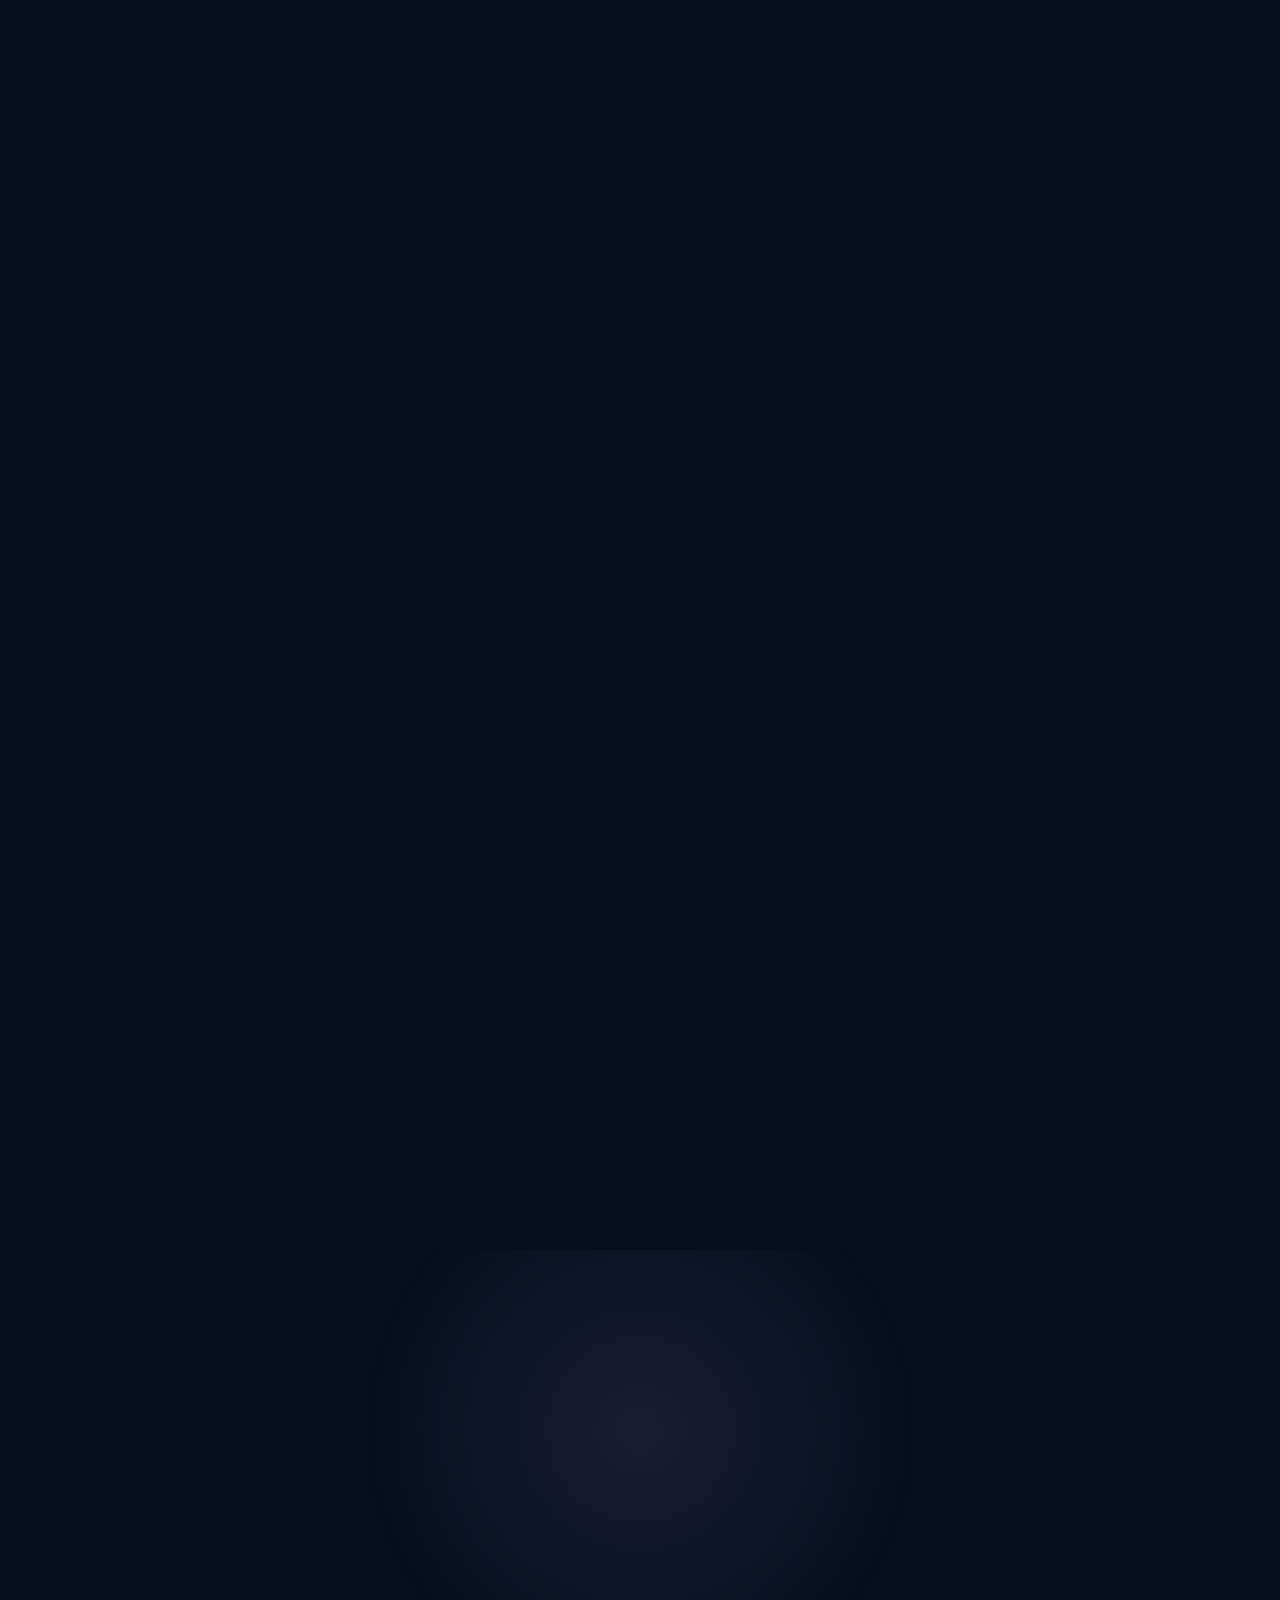
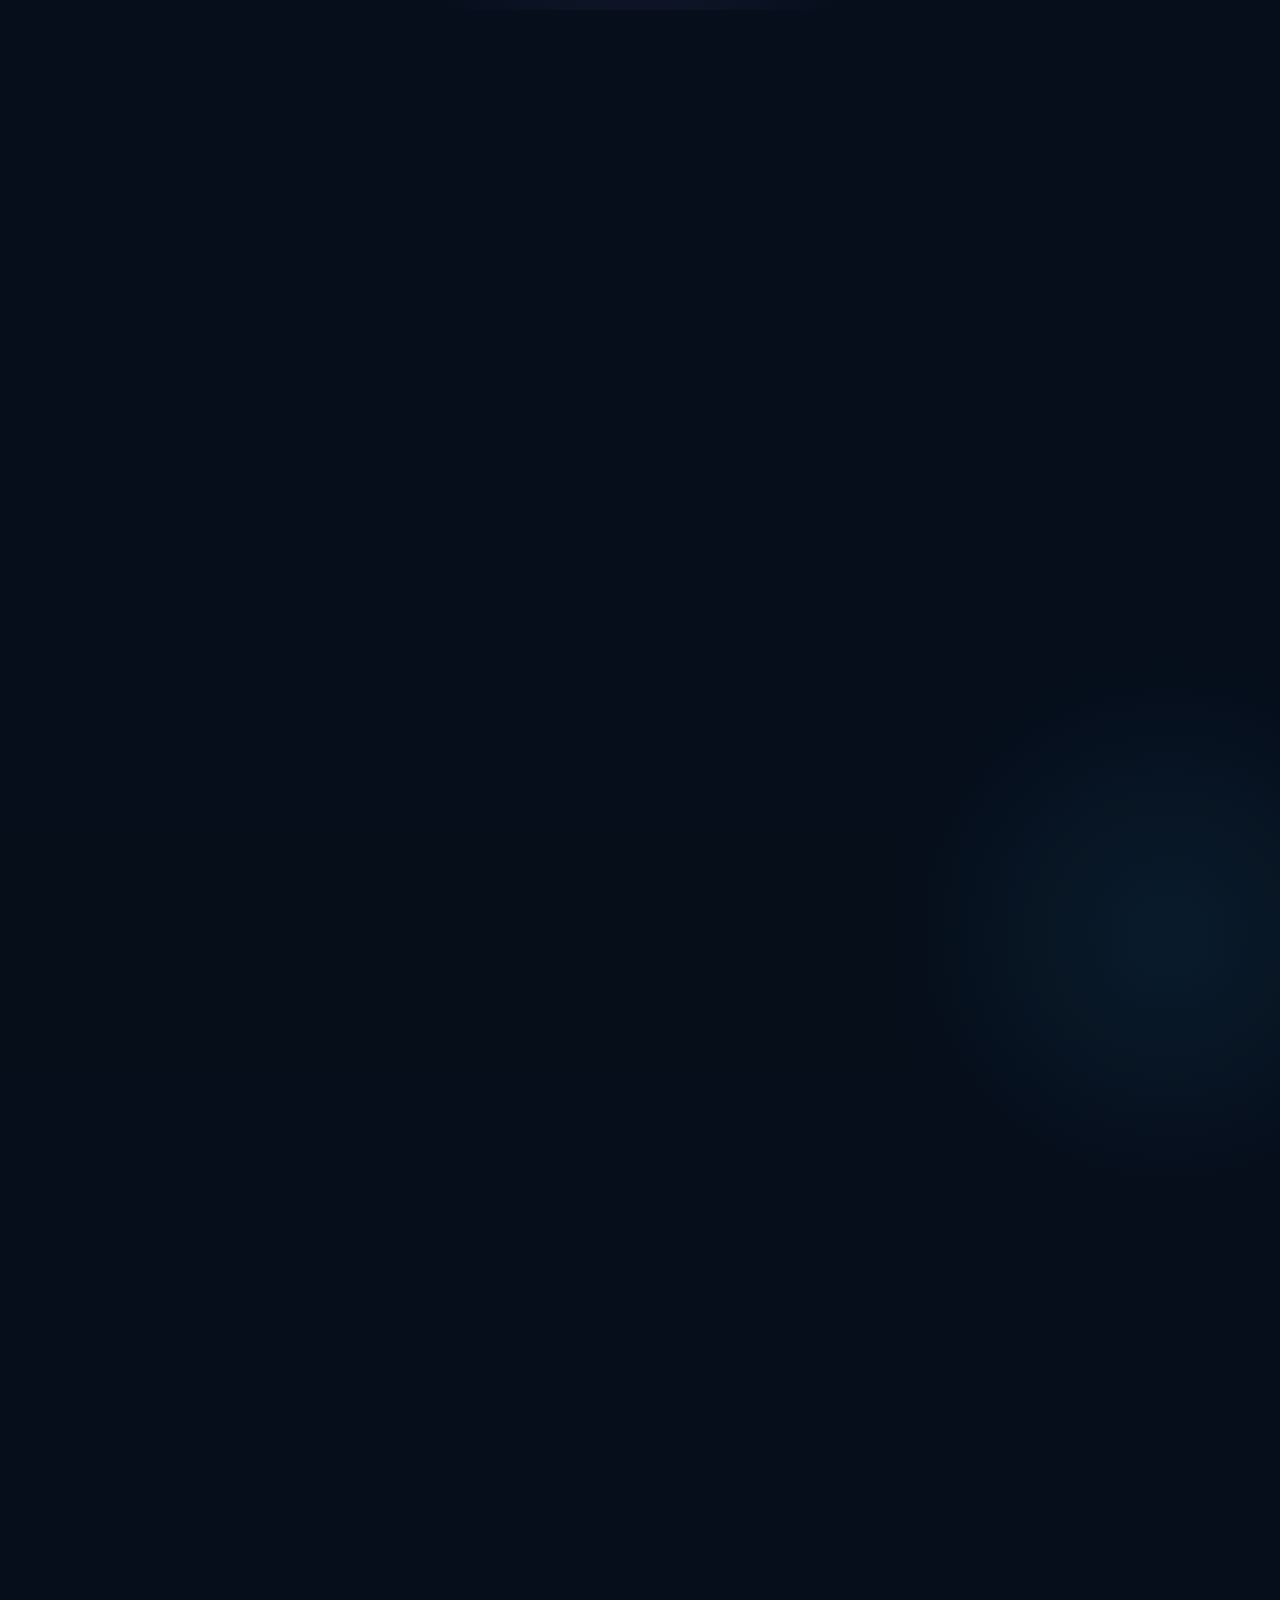
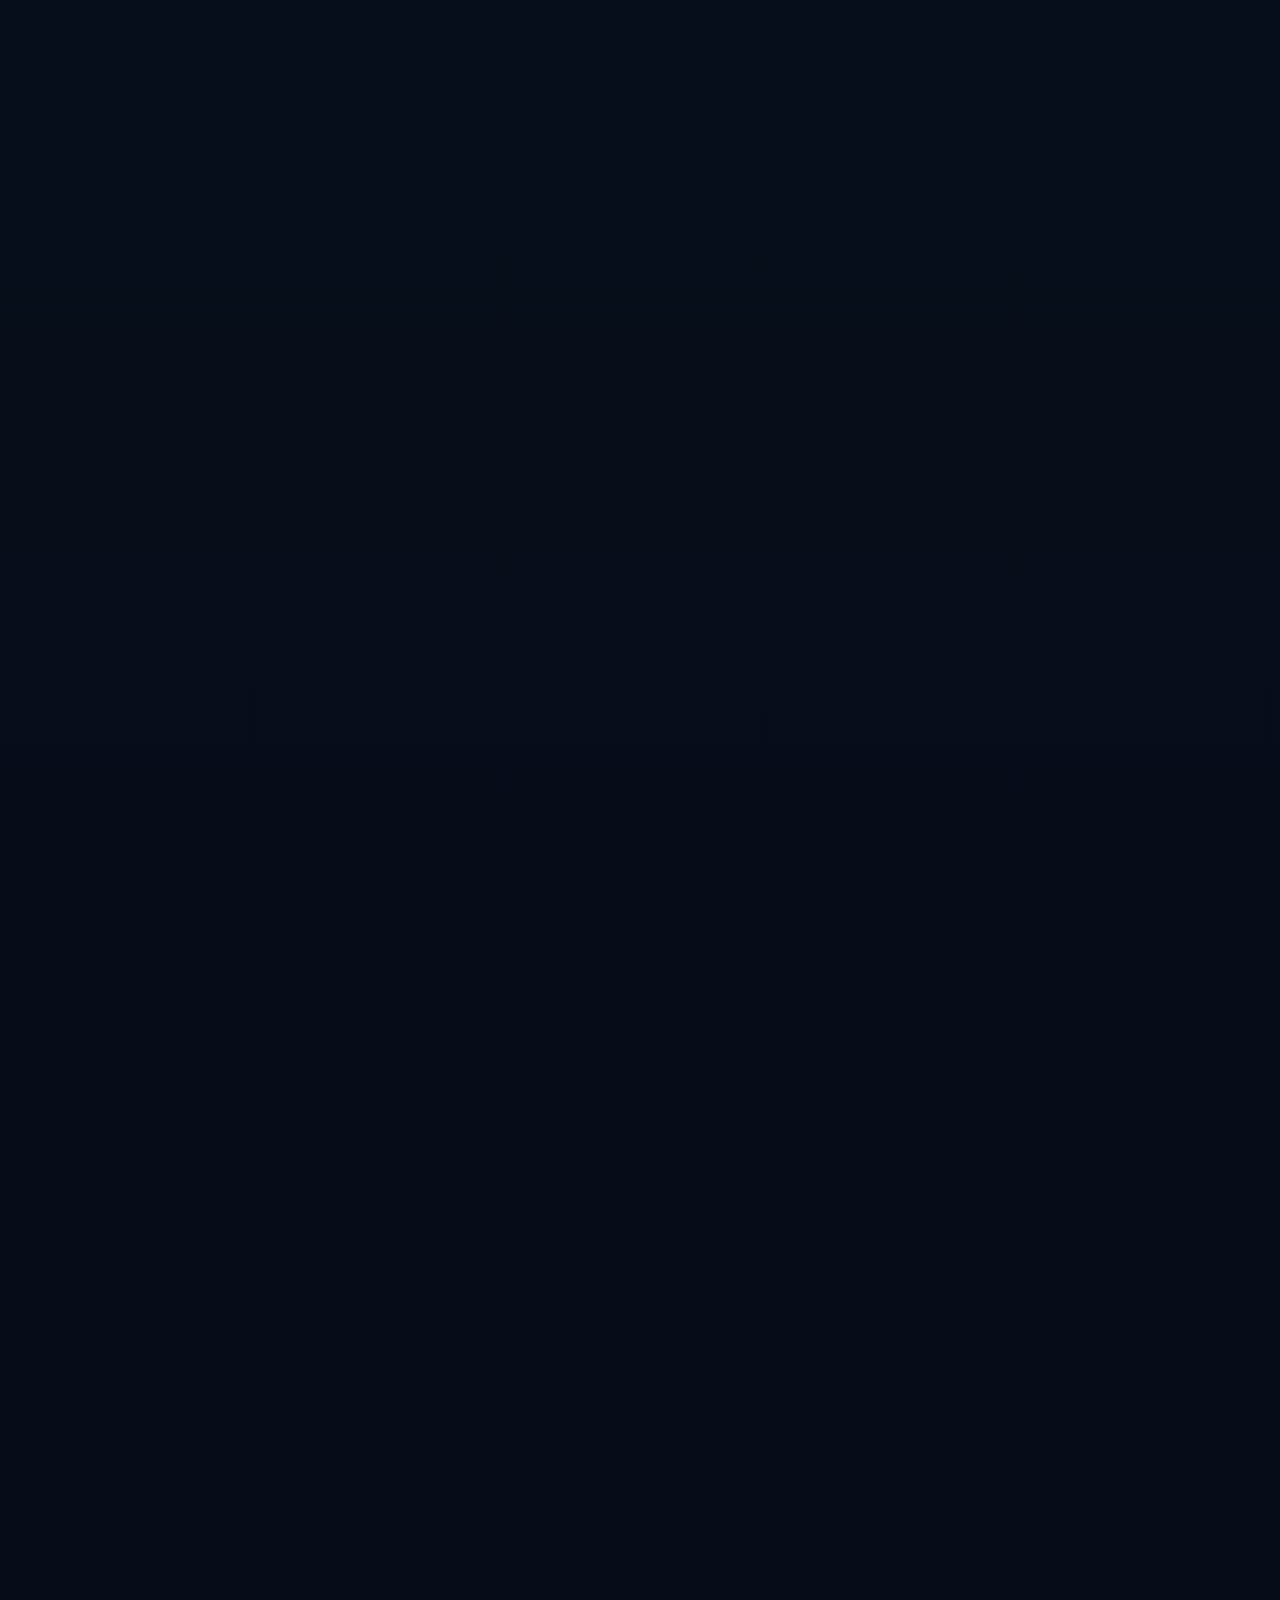
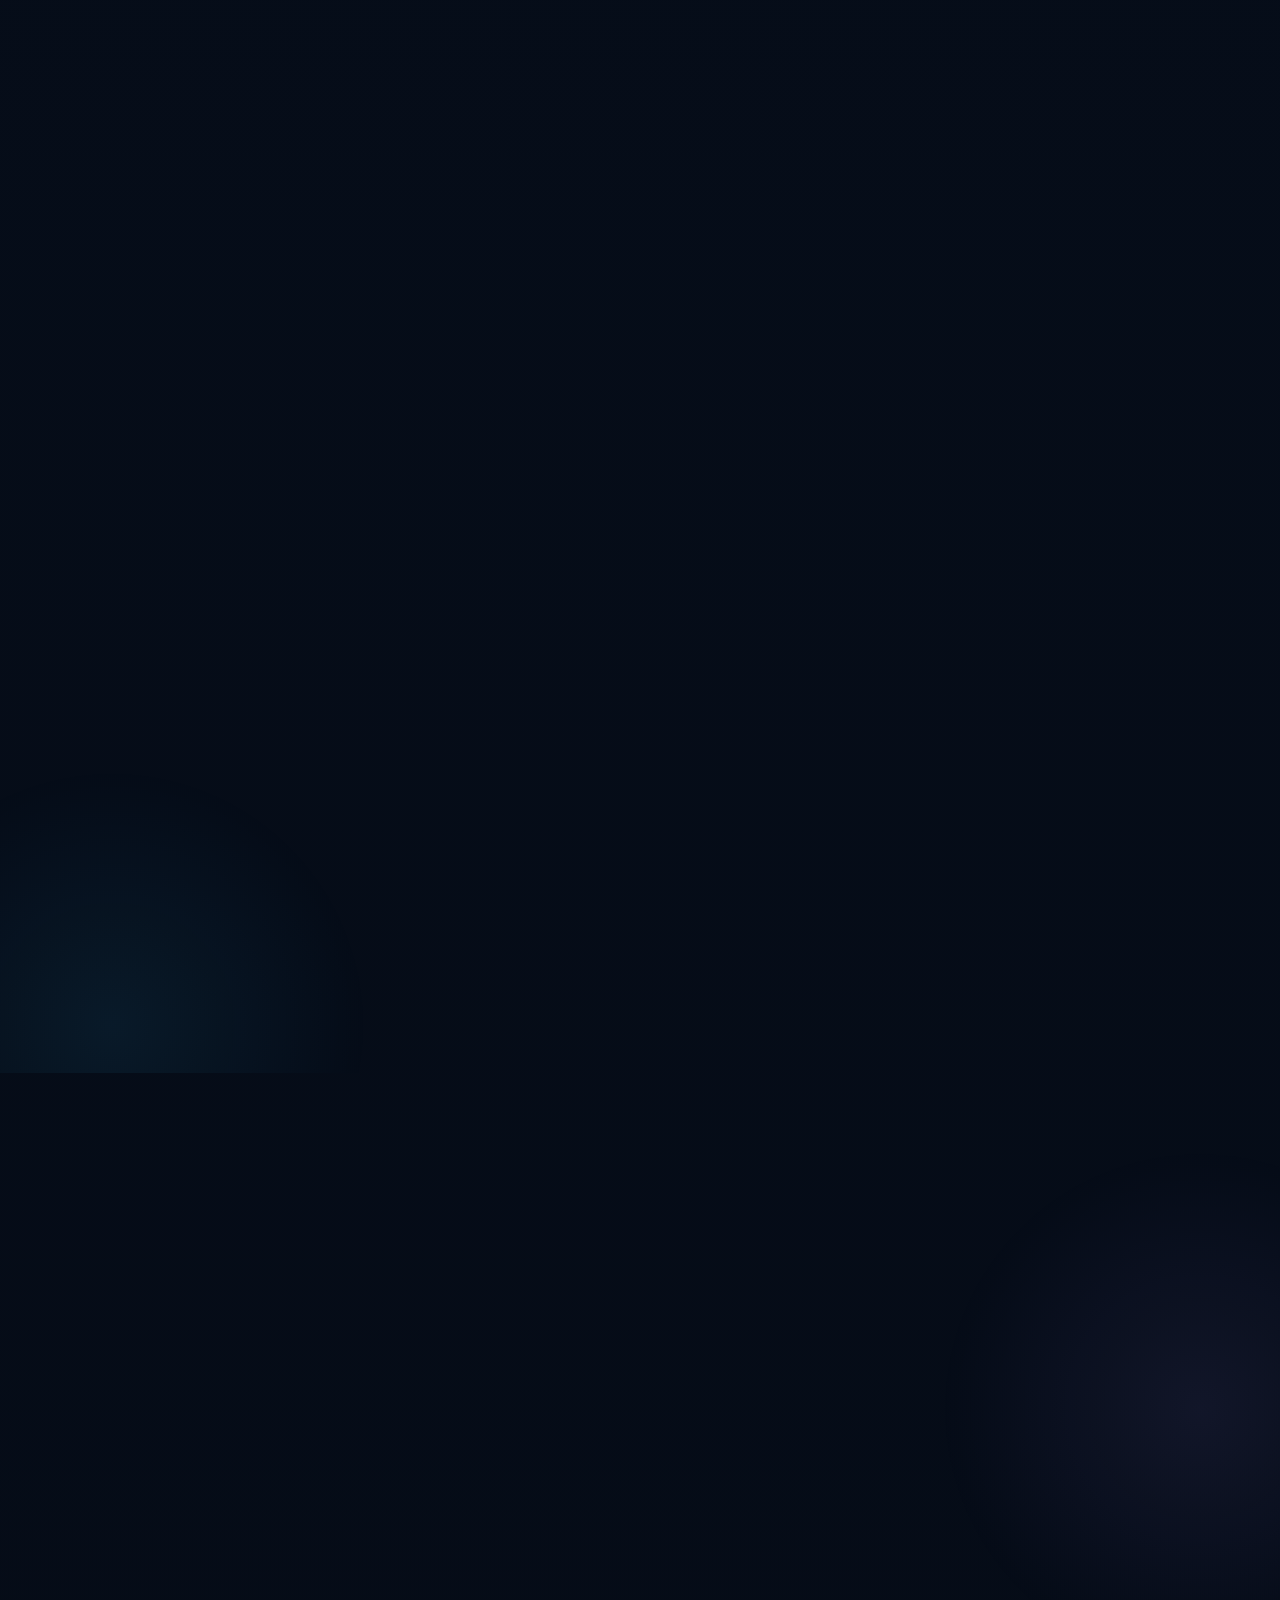
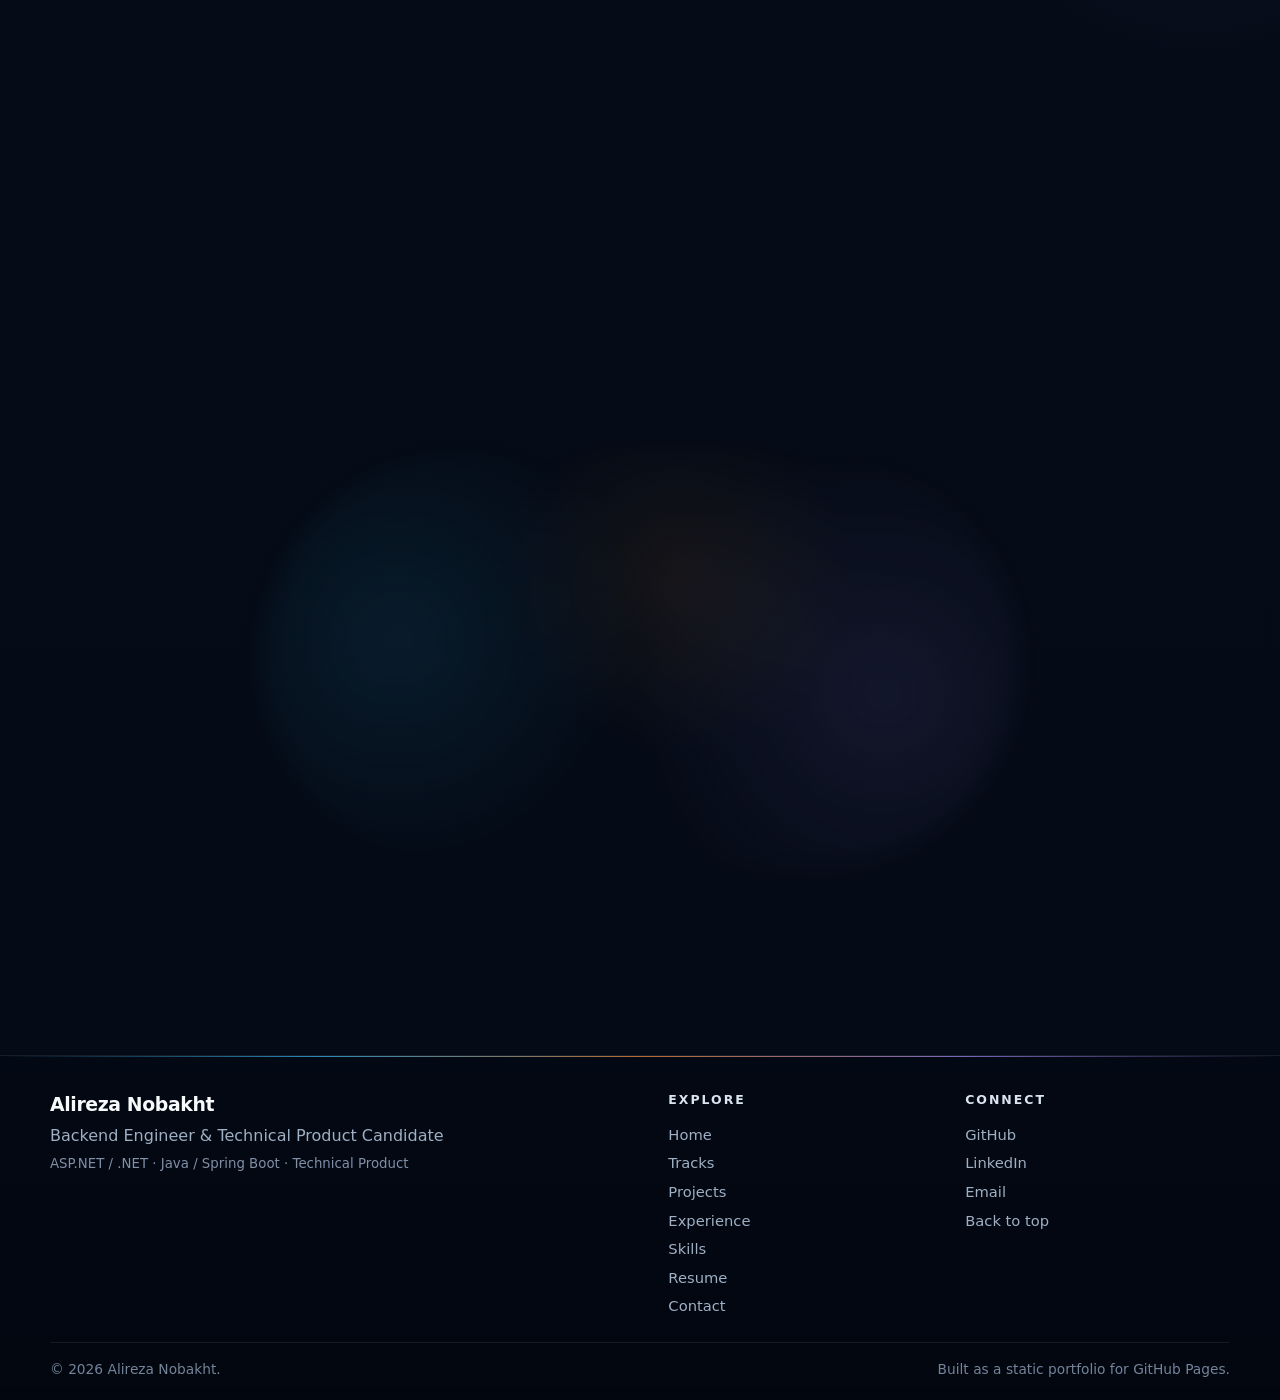
==== commit 3e9b11d8: "Expand Top Tec company profile" ====
--- a/index.html
+++ b/index.html
@@ -569,7 +569,7 @@
 <div class="experience-card-top">
 <div class="experience-title-block">
 <h3>Backend Developer &amp; Software Engineer</h3>
-<p class="company">Tadbir Afzar Poshtiban Tec (Top Tec) · EPC Group · Tehran, Iran · Full-time, On-site</p>
+<p class="company">Tadbir Afzar Poshtiban Tec (Top Tec) · <a href="https://toptech.ir/" rel="noopener" target="_blank">toptech.ir</a> · MVM Group · Tehran, Iran · Full-time, On-site</p>
 </div>
 <div aria-label="Role relevance" class="experience-tags">
 <span>.NET Backend</span>
@@ -583,7 +583,7 @@
 <span>ASP.NET Core &amp; C#</span>
 <span>Entity Framework Core</span>
 <span>Microsoft SQL Server</span>
-<span>Legal, financial &amp; contract workflows</span>
+<span>Automotive ERP &amp; accounting</span>
 </div>
 <div class="experience-contribution-grid">
 <section class="experience-contribution">
@@ -596,11 +596,11 @@
 </section>
 <section class="experience-contribution">
 <h4>Business Context</h4>
-<p>Develop business knowledge across engineering, commercial, legal, financial, and contractual processes.</p>
-</section>
-<section class="experience-contribution">
-<h4>.NET &amp; Data</h4>
-<p>Work with ASP.NET Core, C#, Entity Framework Core, and Microsoft SQL Server.</p>
+<p>Build business knowledge across engineering, commercial, legal, financial, and contractual processes.</p>
+</section>
+<section class="experience-contribution">
+<h4>Top Tech Solutions</h4>
+<p>Company solutions include automotive ERP and Hayvo cloud accounting, covering finance, inventory, procurement, sales, production, contract management, CRM, and after-sales workflows.</p>
 </section>
 </div>
 <p class="experience-value"><strong>Professional focus:</strong> ERP engineering and commercial workflows across the EPC domain.</p>
